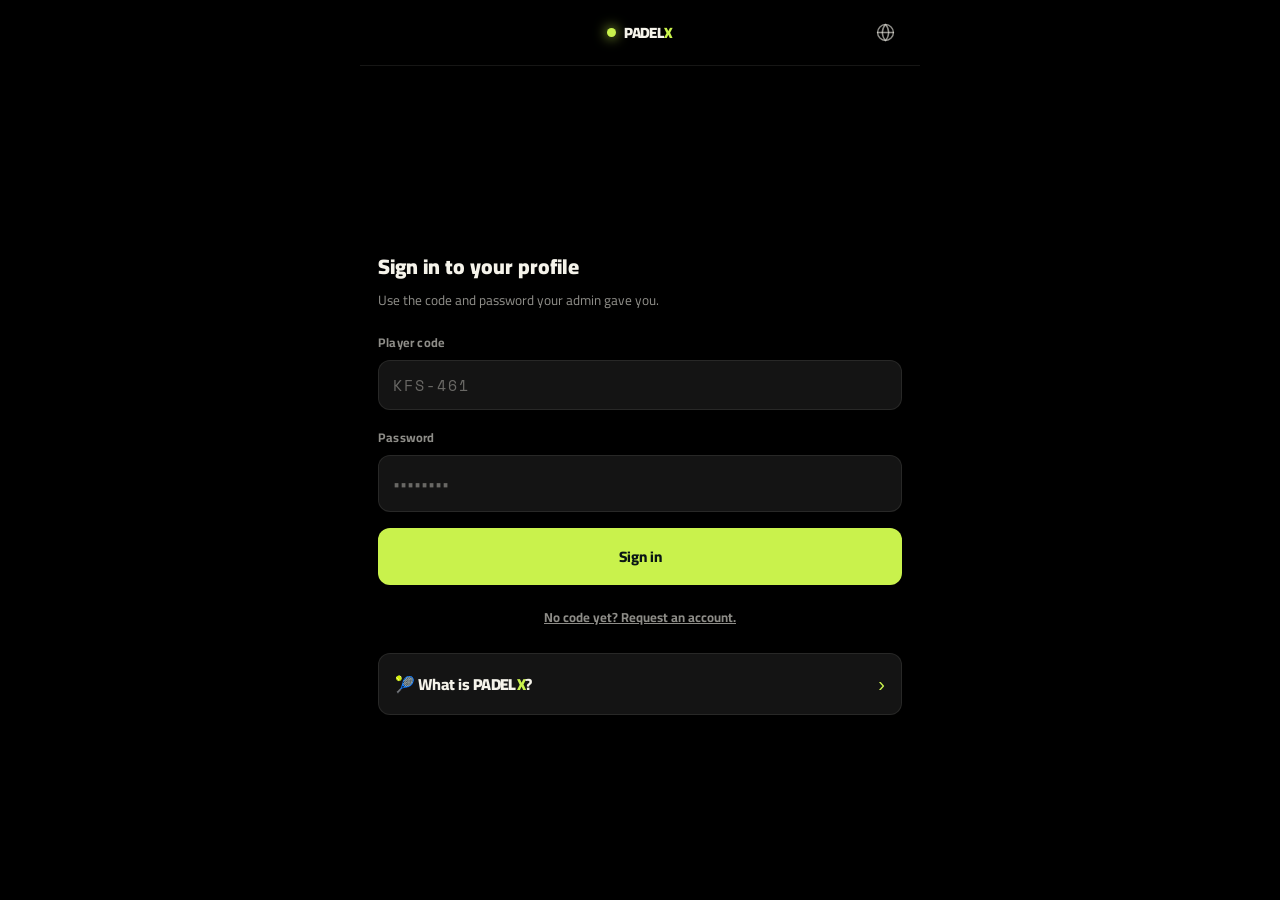
==== index.html @ 820fc020 "Add files via upload" ====
<!DOCTYPE html>
<html lang="en" dir="ltr">
<head>
<meta charset="UTF-8">
<meta name="viewport" content="width=device-width, initial-scale=1.0, viewport-fit=cover">
<title>Padel X</title>
<meta name="theme-color" content="#0a1615">
<link rel="manifest" href="manifest.json">
<link rel="icon" type="image/png" href="icons/favicon-v2.png">
<link rel="apple-touch-icon" href="icons/icon-192.png">
<link rel="stylesheet" href="styles.css">
</head>
<body>

<div class="app-frame">
  <div class="topbar">
    <button class="back-btn hidden" id="settings-back-btn" type="button">
      <svg viewBox="0 0 24 24" fill="none" stroke="currentColor" stroke-width="2" stroke-linecap="round" stroke-linejoin="round">
        <path d="M15 18l-6-6 6-6"></path>
      </svg>
    </button>
    <button class="icon-btn login-lang-btn" id="login-lang-btn" type="button" title="Language">
      <svg viewBox="0 0 24 24" fill="none" stroke="currentColor" stroke-width="1.8" stroke-linecap="round" stroke-linejoin="round">
        <circle cx="12" cy="12" r="10"></circle>
        <line x1="2" y1="12" x2="22" y2="12"></line>
        <path d="M12 2a15.3 15.3 0 0 1 4 10 15.3 15.3 0 0 1-4 10 15.3 15.3 0 0 1-4-10 15.3 15.3 0 0 1 4-10z"></path>
      </svg>
    </button>
    <div class="topbar-center">
    <span class="dot" id="topbar-dot"></span>
    <span class="wordmark"><span class="wordmark-primary">PADEL</span><span class="wordmark-accent">X</span></span>
    </div>
    <button class="icon-btn hidden" id="settings-btn" type="button" title="Settings">
      <svg viewBox="0 0 24 24" fill="none" stroke="currentColor" stroke-width="1.8" stroke-linecap="round" stroke-linejoin="round">
        <circle cx="12" cy="12" r="3"></circle>
        <path d="M19.4 15a1.7 1.7 0 0 0 .34 1.87l.06.06a2 2 0 1 1-2.83 2.83l-.06-.06a1.7 1.7 0 0 0-1.87-.34 1.7 1.7 0 0 0-1 1.55V21a2 2 0 0 1-4 0v-.09A1.7 1.7 0 0 0 9 19.4a1.7 1.7 0 0 0-1.87.34l-.06.06a2 2 0 1 1-2.83-2.83l.06-.06A1.7 1.7 0 0 0 4.6 15a1.7 1.7 0 0 0-1.55-1H3a2 2 0 0 1 0-4h.09A1.7 1.7 0 0 0 4.6 9a1.7 1.7 0 0 0-.34-1.87l-.06-.06a2 2 0 1 1 2.83-2.83l.06.06A1.7 1.7 0 0 0 9 4.6a1.7 1.7 0 0 0 1-1.55V3a2 2 0 0 1 4 0v.09a1.7 1.7 0 0 0 1 1.55 1.7 1.7 0 0 0 1.87-.34l.06-.06a2 2 0 1 1 2.83 2.83l-.06.06A1.7 1.7 0 0 0 19.4 9a1.7 1.7 0 0 0 1.55 1H21a2 2 0 0 1 0 4h-.09a1.7 1.7 0 0 0-1.55 1Z"></path>
      </svg>
    </button>
  </div>

  <div class="content-scroll">

    <!-- ===================== LOGIN VIEW ===================== -->
    <div class="panel login-fill" id="view-login">
      <h1 data-i18n="login_title">Sign in to your profile</h1>
      <p class="sub" data-i18n="login_sub">Use the code and password your admin gave you.</p>

      <div class="msg error" id="login-error"></div>

      <form id="login-form">
        <div class="field">
          <label for="login-code" data-i18n="login_code_label">Player code</label>
          <input type="text" id="login-code" class="mono" placeholder="KFS-461" autocomplete="username" required>
        </div>
        <div class="field">
          <label for="login-pass" data-i18n="login_pass_label">Password</label>
          <input type="password" id="login-pass" placeholder="••••••••" autocomplete="current-password" required>
        </div>
        <button type="submit" class="btn btn-primary" id="login-btn" data-i18n="login_btn">Sign in</button>
      </form>

      <div class="foot-link">
        <button class="link-btn" id="request-account-link" type="button" style="font-size:13px;" data-i18n="login_no_code">No code yet? Request an account.</button>
      </div>

      <div class="hidden" id="request-account-wrap" style="margin-top:16px;">
        <div class="msg error" id="request-error"></div>
        <div class="msg success" id="request-success"></div>
        <form id="request-account-form">
          <div class="field">
            <label for="ra-name" data-i18n="request_name_label">Full name</label>
            <input type="text" id="ra-name" required>
          </div>
          <div class="field">
            <label for="ra-phone" data-i18n="request_phone_label">Phone number</label>
            <input type="tel" id="ra-phone" required placeholder="01xxxxxxxxx">
          </div>
          <div class="field">
            <label for="ra-side" data-i18n="request_side_label">Which side do you play?</label>
            <select id="ra-side" required>
              <option value="" data-i18n="side_choose">Choose</option>
              <option value="right" data-i18n="side_right">Right</option>
              <option value="left" data-i18n="side_left">Left</option>
              <option value="both" data-i18n="side_both">Both</option>
            </select>
          </div>
          <button type="submit" class="btn btn-primary" id="ra-btn" data-i18n="request_submit_btn">Send request</button>
        </form>
      </div>

      <button id="about-app-link" type="button" style="width:100%; display:flex; align-items:center; justify-content:space-between; background:var(--panel); border:1.5px solid var(--border); border-radius:var(--radius-sm); padding:15px 16px; margin-top:20px; cursor:pointer;">
        <span style="font-family:var(--font-display); font-weight:800; font-size:16px; color:var(--text);">🎾 <span data-i18n="about_app_link_prefix">What is</span> <span class="wordmark" style="font-size:16px;"><span class="wordmark-primary">PADEL</span><span class="wordmark-accent">X</span></span><span data-i18n="about_app_link_suffix">?</span></span>
        <span style="color:var(--ball); font-size:20px; line-height:1;" id="about-app-chevron">›</span>
      </button>

      <div class="hidden" id="about-app-wrap" style="margin-top:20px;">
        <p style="font-size:13.5px; line-height:1.8; color:var(--text-soft); margin-bottom:16px;" data-i18n="about_app_intro">Padel X is your own personal home in our padel community. Sign in with your code, track your stats and ranking, register for tournaments, and follow the coins you earn — ready to spend in the Store.</p>

        <div style="display:flex; flex-direction:column; gap:12px; margin-bottom:18px;">
          <div style="display:flex; align-items:flex-start; gap:10px; font-size:13.5px;">
            <span>🎾</span><span data-i18n="about_app_benefit_1">Your points update automatically after every match you play — real results, not opinions.</span>
          </div>
          <div style="display:flex; align-items:flex-start; gap:10px; font-size:13.5px;">
            <span>📊</span><span data-i18n="about_app_benefit_2">See exactly where you stand on the leaderboard against everyone in the community.</span>
          </div>
          <div style="display:flex; align-items:flex-start; gap:10px; font-size:13.5px;">
            <span>🥇</span><span data-i18n="about_app_benefit_3">Register for tournaments and build your team, all from your own profile.</span>
          </div>
          <div style="display:flex; align-items:flex-start; gap:10px; font-size:13.5px;">
            <span>💰</span><span data-i18n="about_app_benefit_4">Every match and tournament earns you coins — spend them in the Store.</span>
          </div>
        </div>

        <div style="background:var(--panel); border:1px solid var(--border); border-radius:var(--radius-sm); padding:22px 16px; text-align:center; min-height:150px;">
          <div class="coins-story-frame" data-frame="0">
            <div style="font-size:38px; margin-bottom:10px;">🎾</div>
            <div style="font-weight:700; font-size:14px;" data-i18n="story_frame_1">You join a tournament</div>
          </div>
          <div class="coins-story-frame hidden" data-frame="1">
            <div style="font-size:38px; margin-bottom:10px;">💰</div>
            <div style="font-weight:700; font-size:14px; color:var(--ball);" data-i18n="story_frame_2">You earn coins</div>
          </div>
          <div class="coins-story-frame hidden" data-frame="2">
            <div style="font-size:38px; margin-bottom:10px;">🛍️</div>
            <div style="font-weight:700; font-size:14px;" data-i18n="story_frame_3">You spend them in the Store</div>
          </div>
          <div style="display:flex; justify-content:center; gap:6px; margin-top:16px;" id="coins-story-dots"></div>
        </div>
      </div>
    </div>

    <!-- ===================== APP TABS ===================== -->
    <div class="hidden" id="view-app">

      <!-- ---- tab: home ---- -->
      <div class="panel" id="tab-home">
        <div class="announcement-bar hidden" id="announcement-bar">
          <span class="ann-ico">📣</span>
          <span id="announcement-text"></span>
        </div>

        <h1 id="home-greeting">Hi 👋</h1>
        <div class="profile-code" id="hm-code" style="margin-bottom:4px;">—</div>
        <p class="sub" data-i18n="home_sub">A quick look at where you stand in Padel X.</p>

        <div class="tier-badge">
          <div class="tier-shield" id="hm-shield">—</div>
          <div class="tier-info">
            <div class="tier-name" id="hm-tier-name">—</div>
            <div class="tier-points" id="hm-points">— pts</div>
          </div>
        </div>

        <div class="my-rank-strip" id="hm-rank-strip">
          <span data-i18n="home_your_rank">Your leaderboard rank</span>
          <span><strong id="hm-rank-value">—</strong><span class="rank-trend hidden" id="hm-rank-trend"></span></span>
        </div>

        <div class="section-head">
          <h2 data-i18n="home_tournaments_title">Tournaments</h2>
          <button class="view-all" data-goto="tournaments" type="button" data-i18n="view_all">View all</button>
        </div>
        <div id="hm-tourney-loading" style="font-size:12.5px; color:var(--text-soft);">
          <span class="spinner"></span> <span data-i18n="loading">Loading...</span>
        </div>
        <div class="tourney-scroll hidden" id="hm-tourney-scroll"></div>
        <div class="tourney-empty hidden" id="hm-tourney-empty" data-i18n="tournaments_empty">No tournaments yet — check back soon.</div>

        <div class="section-head">
          <h2 data-i18n="home_top_players_title">Top Players</h2>
          <button class="view-all" data-goto="leaderboard" type="button" data-i18n="view_all">View all</button>
        </div>
        <div class="top-players" id="hm-top-players"></div>
      </div>

      <!-- ---- tab: tournaments ---- -->
      <div class="panel hidden" id="tab-tournaments">
        <h1 data-i18n="tournaments_title">Tournaments</h1>
        <p class="sub" data-i18n="tournaments_sub">Browse past results and register for what's coming up.</p>

        <div class="subtab-bar">
          <button class="subtab-btn active" data-subtab="list" type="button">
            <span data-i18n="subtab_tournaments">Tournaments</span>
          </button>
          <button class="subtab-btn" data-subtab="requests" type="button">
            <span data-i18n="subtab_requests">Requests</span>
            <span class="subtab-badge hidden" id="requests-badge">0</span>
          </button>
        </div>

        <div id="tournaments-subtab-list">
          <div style="display:flex; justify-content:flex-end; margin-bottom:12px;">
            <select id="tr-filter" class="mk-sort-select" aria-label="Filter tournaments">
              <option value="current" data-i18n="tr_filter_current">Current</option>
              <option value="completed" data-i18n="tr_filter_completed">Completed</option>
              <option value="all" data-i18n="tr_filter_all">All</option>
            </select>
          </div>
          <div id="tr-loading" style="font-size:13px; color:var(--text-soft);">
            <span class="spinner"></span> <span data-i18n="loading">Loading...</span>
          </div>
          <div class="tourney-list hidden" id="tr-list"></div>
          <div class="tourney-empty hidden" id="tr-empty" data-i18n="tournaments_empty">No tournaments have been added yet.</div>
        </div>

        <div class="hidden" id="tournaments-subtab-requests">
          <div id="requests-loading" style="font-size:13px; color:var(--text-soft);">
            <span class="spinner"></span> <span data-i18n="loading">Loading...</span>
          </div>
          <div id="requests-list" class="hidden"></div>
          <div class="tourney-empty hidden" id="requests-empty" data-i18n="requests_empty">No one has asked to join your team yet.</div>
        </div>
      </div>

      <!-- ---- tab: marketplace ---- -->
      <div class="panel hidden" id="tab-marketplace">
        <div class="mk-header-row">
          <h1 data-i18n="marketplace_title">Market</h1>
          <div class="coin-pill-floating" id="mk-balance-strip">
            <span class="market-item-row-price mk-balance-big" id="mk-balance-value">—</span>
          </div>
        </div>
        <p class="sub" data-i18n="marketplace_sub">Spend the coins you've earned on real stuff.</p>

        <div class="mk-filter-row hidden" id="mk-filter-bar"></div>

        <div style="display:flex; justify-content:flex-end; margin-top:10px; margin-bottom:16px;">
          <select id="mk-sort" class="mk-sort-select hidden" aria-label="Sort by">
            <option value="price_asc" data-i18n="sort_price_asc">Price: Low to High</option>
            <option value="price_desc" data-i18n="sort_price_desc">Price: High to Low</option>
            <option value="newest" data-i18n="sort_newest">Newest</option>
          </select>
        </div>

        <div id="mk-loading" style="font-size:13px; color:var(--text-soft); margin-top:16px;">
          <span class="spinner"></span> <span data-i18n="loading">Loading...</span>
        </div>
        <div class="hidden market-list" id="mk-list"></div>
        <div class="tourney-empty hidden" id="mk-empty" data-i18n="market_empty">No items in the store yet.</div>

        <button id="market-faq-link" type="button" style="width:100%; display:flex; align-items:center; justify-content:space-between; background:var(--panel); border:1.5px solid var(--border); border-radius:var(--radius-sm); padding:15px 16px; margin-top:22px; cursor:pointer;">
          <span style="font-family:var(--font-display); font-weight:800; font-size:14px; color:var(--text);"><svg width="13" height="13" viewBox="0 0 24 24" fill="none" stroke="currentColor" stroke-width="2.4" style="vertical-align:-2px; color:var(--ball);"><circle cx="12" cy="12" r="9"></circle><path d="M9 12h6M12 9v6"></path></svg> <span data-i18n="market_faq_link">How do I earn coins?</span></span>
          <span style="color:var(--ball); font-size:20px; line-height:1;" id="market-faq-chevron">›</span>
        </button>
        <div class="hidden" id="market-faq-wrap" style="margin-top:12px;">
          <div style="background:var(--panel); border:1px solid var(--border); border-radius:var(--radius-sm); padding:14px 16px;">
            <div style="font-size:13px; line-height:2.1; color:var(--text-soft);">
              <div><span data-i18n="market_faq_participation">Join a tournament</span> — <strong style="color:var(--ball); font-family:var(--font-mono);">+10 <svg width="13" height="13" viewBox="0 0 24 24" fill="none" stroke="currentColor" stroke-width="2.4" style="vertical-align:-2px; color:var(--ball);"><circle cx="12" cy="12" r="9"></circle><path d="M9 12h6M12 9v6"></path></svg></strong></div>
              <div><span data-i18n="market_faq_advancement">Advance from the group stage</span> — <strong style="color:var(--ball); font-family:var(--font-mono);">+20 <svg width="13" height="13" viewBox="0 0 24 24" fill="none" stroke="currentColor" stroke-width="2.4" style="vertical-align:-2px; color:var(--ball);"><circle cx="12" cy="12" r="9"></circle><path d="M9 12h6M12 9v6"></path></svg></strong></div>
              <div><span data-i18n="market_faq_place3">3rd place</span> — <strong style="color:var(--ball); font-family:var(--font-mono);">+75 <svg width="13" height="13" viewBox="0 0 24 24" fill="none" stroke="currentColor" stroke-width="2.4" style="vertical-align:-2px; color:var(--ball);"><circle cx="12" cy="12" r="9"></circle><path d="M9 12h6M12 9v6"></path></svg></strong></div>
              <div><span data-i18n="market_faq_place2">2nd place</span> — <strong style="color:var(--ball); font-family:var(--font-mono);">+100 <svg width="13" height="13" viewBox="0 0 24 24" fill="none" stroke="currentColor" stroke-width="2.4" style="vertical-align:-2px; color:var(--ball);"><circle cx="12" cy="12" r="9"></circle><path d="M9 12h6M12 9v6"></path></svg></strong></div>
              <div><span data-i18n="market_faq_place1">1st place</span> — <strong style="color:var(--ball); font-family:var(--font-mono);">+150 <svg width="13" height="13" viewBox="0 0 24 24" fill="none" stroke="currentColor" stroke-width="2.4" style="vertical-align:-2px; color:var(--ball);"><circle cx="12" cy="12" r="9"></circle><path d="M9 12h6M12 9v6"></path></svg></strong></div>
            </div>
            <div style="border-top:1px solid var(--border); margin-top:10px; padding-top:10px; font-size:12px; color:var(--text-soft); line-height:1.8;" data-i18n="market_faq_example">Example: if you and your partner advance and finish 1st, you each get 10 + 20 + 150 = 180 coins.</div>
          </div>
        </div>
      </div>

      <!-- ---- tab: leaderboard ---- -->
      <div class="panel hidden" id="tab-leaderboard">
        <h1 data-i18n="leaderboard_title">Leaderboard</h1>
        <p class="sub" data-i18n="leaderboard_sub">Every KFS player, ranked by rating points.</p>

        <div class="my-rank-strip" id="my-rank-strip">
          <span data-i18n="your_rank">Your rank</span>
          <strong id="my-rank-value">—</strong>
        </div>

        <div id="lb-loading" style="font-size:13px; color:var(--text-soft); margin-top:14px;">
          <span class="spinner"></span> <span data-i18n="loading">Loading...</span>
        </div>
        <ol class="lb-list hidden" id="lb-list"></ol>
      </div>

      <!-- ---- tab: profile ---- -->
      <div class="panel hidden" id="tab-profile">

        <div class="subtab-bar" id="profile-main-subtab-bar">
          <button class="subtab-btn active" data-profile-subtab="main" type="button" data-i18n="tab_profile">Profile</button>
          <button class="subtab-btn" data-profile-subtab="history" type="button" data-i18n="profile_subtab_history">History</button>
        </div>

        <div id="profile-subtab-main">
        <div class="profile-head">
          <div class="avatar-wrap">
            <div class="avatar" id="pf-avatar">?</div>
            <button class="avatar-edit-btn" id="avatar-edit-btn" type="button" title="Change photo">
              <svg viewBox="0 0 24 24" fill="none" stroke="currentColor" stroke-width="2.2" stroke-linecap="round" stroke-linejoin="round">
                <path d="M23 19a2 2 0 0 1-2 2H3a2 2 0 0 1-2-2V8a2 2 0 0 1 2-2h4l2-3h6l2 3h4a2 2 0 0 1 2 2Z"></path>
                <circle cx="12" cy="13" r="4"></circle>
              </svg>
            </button>
            <input type="file" id="avatar-input" accept="image/*" class="hidden">
          </div>
          <div>
            <div class="profile-name" id="pf-name">—</div>
            <div class="profile-code" id="pf-code">—</div>
            <button class="link-btn" id="change-photo-link" type="button" style="padding:2px 0; font-size:12.5px;">
              <span data-i18n="profile_change_photo">Change photo</span>
            </button>
          </div>
        </div>

        <div class="badge-row" id="pf-badges"></div>

        <div class="tier-badge">
          <div class="tier-shield" id="pf-shield">—</div>
          <div class="tier-info">
            <div class="tier-name" id="pf-tier-name">—</div>
            <div class="tier-points" id="pf-points">— pts</div>
          </div>
        </div>

        <div class="stat-row stat-grid-4">
          <div class="stat-box">
            <div class="num" id="pf-matches">0</div>
            <div class="lbl" data-i18n="profile_matches">Matches</div>
          </div>
          <div class="stat-box">
            <div class="num" id="pf-wins">0</div>
            <div class="lbl" data-i18n="profile_wins">Wins</div>
          </div>
          <div class="stat-box">
            <div class="num" id="pf-losses">0</div>
            <div class="lbl" data-i18n="profile_losses">Losses</div>
          </div>
          <div class="stat-box">
            <div class="num" id="pf-winrate">0%</div>
            <div class="lbl" data-i18n="profile_winrate">Win rate</div>
          </div>
        </div>

        <div class="my-rank-strip" id="pf-member-since-strip">
          <span data-i18n="profile_member_since">Member since</span>
          <strong id="pf-member-since">—</strong>
        </div>

        <div class="field" style="margin-top:14px;">
          <label for="pf-side-select" data-i18n="profile_side_label">Playing side</label>
          <select id="pf-side-select">
            <option value="" data-i18n="side_not_set">Not set</option>
            <option value="right" data-i18n="side_right">Right</option>
            <option value="left" data-i18n="side_left">Left</option>
            <option value="both" data-i18n="side_both">Both</option>
          </select>
        </div>

        <button class="btn btn-ghost share-card-btn" id="share-card-btn" type="button" data-i18n="profile_share_btn">Share profile card</button>
        <canvas id="share-canvas" width="1080" height="1350" class="hidden"></canvas>
        </div>

        <div class="hidden" id="profile-subtab-history">
          <div class="subtab-bar" id="history-inner-subtab-bar">
            <button class="subtab-btn active" data-history-subtab="points" type="button" data-i18n="points_history_subtab">Points History</button>
            <button class="subtab-btn" data-history-subtab="coins" type="button" data-i18n="coins_history_subtab">Coins History</button>
          </div>

          <div id="history-subtab-points">
            <div id="ph-loading" style="font-size:13px; color:var(--text-soft); margin-top:10px;">
              <span class="spinner"></span> <span data-i18n="loading">Loading...</span>
            </div>
            <div class="hidden" id="ph-list"></div>
            <div class="tourney-empty hidden" id="ph-empty" data-i18n="points_history_empty">No matches played yet.</div>
            <div class="my-rank-strip" id="ph-total-strip" style="margin-top:14px;">
              <span data-i18n="current_points_strip">Your current points</span>
              <strong id="ph-total">—</strong>
            </div>
          </div>

          <div class="hidden" id="history-subtab-coins">
            <div id="ch-loading" style="font-size:13px; color:var(--text-soft); margin-top:10px;">
              <span class="spinner"></span> <span data-i18n="loading">Loading...</span>
            </div>
            <div class="hidden" id="ch-list"></div>
            <div class="tourney-empty hidden" id="ch-empty" data-i18n="coins_history_empty">No coins yet.</div>
            <div class="my-rank-strip" id="ch-total-strip" style="margin-top:14px;">
              <span data-i18n="current_coins_strip">Your current coin balance</span>
              <strong id="ch-total">—</strong>
            </div>
          </div>
        </div>
      </div>

    </div>

    <!-- ===================== SETTINGS VIEW ===================== -->
    <div class="hidden" id="view-settings">
      <div class="panel">
        <h1 data-i18n="settings_title">Settings</h1>
        <p class="sub" data-i18n="settings_sub">Your account and language.</p>

        <div class="settings-mini-profile">
          <div class="avatar" id="st-avatar" style="width:44px;height:44px;font-size:16px;">?</div>
          <div>
            <div class="profile-name" id="st-name" style="font-size:15px;">—</div>
            <div class="profile-code" id="st-code">—</div>
          </div>
        </div>

        <div class="field">
          <label data-i18n="settings_language">Language</label>
          <div class="lang-switch">
            <button class="lang-option" id="lang-ar-btn" type="button" data-i18n="settings_lang_ar">العربية</button>
            <button class="lang-option" id="lang-en-btn" type="button" data-i18n="settings_lang_en">English</button>
          </div>
        </div>

        <div class="divider"></div>

        <h1 style="font-size:16px;" data-i18n="settings_change_pass">Change password</h1>
        <form id="change-pass-form" style="margin-top:10px;">
          <div class="msg error" id="pass-error"></div>
          <div class="msg success" id="pass-success"></div>
          <div class="field">
            <label for="cp-current" data-i18n="settings_current_pass">Current password</label>
            <input type="password" id="cp-current" required autocomplete="current-password">
          </div>
          <div class="field">
            <label for="cp-new" data-i18n="settings_new_pass">New password</label>
            <input type="password" id="cp-new" required minlength="6" autocomplete="new-password">
          </div>
          <div class="field">
            <label for="cp-confirm" data-i18n="settings_confirm_pass">Confirm new password</label>
            <input type="password" id="cp-confirm" required minlength="6" autocomplete="new-password">
          </div>
          <button type="submit" class="btn btn-primary" id="cp-btn" data-i18n="settings_save_pass">Save new password</button>
        </form>

        <div class="foot-link" style="margin-top:22px;">
          <button class="link-btn" id="logout-btn" type="button" style="color:var(--danger);" data-i18n="settings_logout">Log out</button>
        </div>
      </div>
    </div>

    <!-- ===================== PRODUCT VIEW ===================== -->
    <div class="hidden" id="view-product">
      <div class="panel">
        <div class="product-imgwrap">
          <img id="pd-img" src="" alt="">
        </div>
        <h1 id="pd-name">—</h1>
        <p class="sub hidden" id="pd-desc"></p>

        <div class="my-rank-strip" id="pd-delivery-strip">
          <span data-i18n="delivery_label">Delivery</span>
          <strong id="pd-delivery-value">—</strong>
        </div>

        <div class="field" style="margin-top:18px;">
          <label for="pd-qty" data-i18n="quantity_label">Quantity</label>
          <input type="number" id="pd-qty" min="1" value="1" step="1">
        </div>

        <div class="my-rank-strip" id="pd-total-strip">
          <span data-i18n="total_price_label">Total</span>
          <strong id="pd-total-value">—</strong>
        </div>

        <button class="btn btn-primary" id="pd-buy-btn" type="button" data-i18n="buy_btn" style="margin-top:16px;">Buy</button>
      </div>
    </div>

  </div>

  <!-- ---- bottom tab bar ---- -->
  <nav class="tabbar hidden" id="tabbar">
    <button class="tab-btn active" data-tab="home" type="button">
      <svg viewBox="0 0 24 24" fill="none" stroke="currentColor" stroke-width="1.8" stroke-linecap="round" stroke-linejoin="round">
        <path d="M3 11.5L12 4l9 7.5"></path>
        <path d="M5 10v9a1 1 0 0 0 1 1h4v-6h4v6h4a1 1 0 0 0 1-1v-9"></path>
      </svg>
      <span data-i18n="tab_home">Home</span>
    </button>
    <button class="tab-btn" data-tab="tournaments" type="button">
      <svg viewBox="0 0 24 24" fill="none" stroke="currentColor" stroke-width="1.8" stroke-linecap="round" stroke-linejoin="round">
        <rect x="3" y="5" width="18" height="16" rx="2"></rect>
        <path d="M8 3v4M16 3v4M3 10h18"></path>
      </svg>
      <span data-i18n="home_tournaments_title">Tournaments</span>
    </button>
    <button class="tab-btn" data-tab="marketplace" type="button">
      <svg viewBox="0 0 24 24" fill="none" stroke="currentColor" stroke-width="1.8" stroke-linecap="round" stroke-linejoin="round">
        <path d="M6 8h12l-1 12a2 2 0 0 1-2 2H9a2 2 0 0 1-2-2L6 8Z"></path>
        <path d="M9 8V6a3 3 0 0 1 6 0v2"></path>
      </svg>
      <span data-i18n="tab_market">Market</span>
    </button>
    <button class="tab-btn" data-tab="leaderboard" type="button">
      <svg viewBox="0 0 24 24" fill="currentColor" stroke="none">
        <rect x="4" y="12" width="4" height="8" rx="1"></rect>
        <rect x="10" y="7" width="4" height="13" rx="1"></rect>
        <rect x="16" y="3" width="4" height="17" rx="1"></rect>
      </svg>
      <span data-i18n="tab_leaderboard">Leaderboard</span>
    </button>
    <button class="tab-btn" data-tab="profile" type="button">
      <svg viewBox="0 0 24 24" fill="none" stroke="currentColor" stroke-width="1.8" stroke-linecap="round" stroke-linejoin="round">
        <circle cx="12" cy="8" r="4"></circle>
        <path d="M4 20c0-4 4-6 8-6s8 2 8 6"></path>
      </svg>
      <span data-i18n="tab_profile">Profile</span>
    </button>
  </nav>
</div>

<script type="module" src="app.js"></script>
</body>
</html>
---- styles.css ----
/* ==========================================================================
   KFS Padel Ranking — Design tokens (dark theme)
   Palette: near-black teal background, lifted dark-teal panels, lime accent
   Type: Cairo (display/body) + Space Mono (codes/scoreboard)
   Layout: full-screen "app frame" (phone-shaped on desktop, edge-to-edge on mobile)
   ========================================================================== */

@import url('https://fonts.googleapis.com/css2?family=Cairo:wght@400;600;700;800;900&family=Space+Mono:wght@400;700&display=swap');

:root {
  --bg: #000000;
  --panel: #141414;
  --panel-alt: #1c1c1c;
  --border: rgba(245,243,234,0.09);

  --ball: #c9f24c;
  --ball-dim: #a6cc3c;

  --text: #f5f3ea;
  --text-soft: rgba(245,243,234,0.58);
  --text-faint: rgba(245,243,234,0.38);

  --gold: #e3b74e;
  --silver: #b9c2c8;
  --bronze: #b98a5a;

  --diamond: #7fd6f5;
  --elite: #b98cff;

  --danger: #e0654f;
  --live: #33d17a;

  --radius: 18px;
  --radius-sm: 12px;
  --shadow: 0 24px 60px -20px rgba(0,0,0,0.6);

  --font-display: 'Cairo', system-ui, sans-serif;
  --font-body: 'Cairo', system-ui, sans-serif;
  --font-mono: 'Space Mono', monospace;
}

* { box-sizing: border-box; }

html, body {
  margin: 0;
  padding: 0;
  height: 100%;
  background: #000000;
  color: var(--text);
  font-family: var(--font-body);
}

body {
  display: flex;
  justify-content: center;
}

@media (prefers-reduced-motion: reduce) {
  * { animation-duration: 0.001ms !important; transition-duration: 0.001ms !important; }
}

/* ---------- full-page app frame ---------- */
.app-frame {
  width: 100%;
  max-width: 480px;
  height: 100vh;
  height: 100dvh;
  background: var(--bg);
  display: flex;
  flex-direction: column;
  overflow: hidden;
  box-shadow: var(--shadow);
}

.topbar {
  position: relative;
  flex-shrink: 0;
  display: grid;
  grid-template-columns: 34px 1fr 34px;
  align-items: center;
  gap: 10px;
  padding: 16px 18px;
  min-height: 66px;
  background: var(--bg);
  border-bottom: 1px solid var(--border);
  color: var(--text);
}
.topbar .back-btn { grid-column: 1; }
.topbar .topbar-center { grid-column: 2; }
.topbar .icon-btn { grid-column: 3; }
/* Taken completely out of the grid — pinned by absolute position instead —
   so it can never compete for a column/row with the wordmark and force it
   to wrap onto a second line. Mirrors to the left in Arabic the same way
   .avatar-edit-btn already does elsewhere in this file. */
.topbar .login-lang-btn {
  grid-column: auto;
  position: absolute;
  top: 50%;
  right: 18px;
  transform: translateY(-50%);
}
[dir="rtl"] .topbar .login-lang-btn {
  right: auto;
  left: 18px;
}
.topbar-center {
  display: flex;
  align-items: center;
  justify-content: center;
  gap: 8px;
  min-width: 0;
  width: 100%;
  direction: ltr;
}
.topbar .dot {
  width: 9px; height: 9px; border-radius: 50%;
  background: var(--ball);
  box-shadow: 0 0 12px 2px rgba(201,242,76,0.55);
  flex-shrink: 0;
}
.wordmark {
  display: inline-flex;
  align-items: baseline;
  font-family: var(--font-display);
  font-weight: 900;
  letter-spacing: -0.045em;
  line-height: 1;
  white-space: nowrap;
  direction: ltr;
}
.wordmark-primary { color: var(--text); }
.wordmark-accent { color: var(--ball); margin-left: 0.09em; }

.topbar .wordmark {
  font-size: 15px;
  overflow: hidden;
  text-overflow: ellipsis;
  min-width: 0;
}
.icon-btn {
  width: 34px; height: 34px;
  display: flex; align-items: center; justify-content: center;
  border-radius: 10px;
  background: transparent;
  border: none;
  color: var(--text-soft);
  cursor: pointer;
  transition: background .15s ease, color .15s ease;
}
.icon-btn:hover { background: var(--panel-alt); color: var(--text); }
.icon-btn svg { width: 19px; height: 19px; }

.content-scroll {
  flex: 1;
  overflow-y: auto;
  -webkit-overflow-scrolling: touch;
  padding: 20px 18px 24px;
  scrollbar-width: none;
}
.content-scroll::-webkit-scrollbar { display: none; }

.login-fill {
  min-height: 100%;
  display: flex;
  flex-direction: column;
  justify-content: center;
}

.panel h1 {
  font-family: var(--font-display);
  font-weight: 900;
  font-size: 21px;
  margin: 0 0 4px;
  color: var(--text);
}
.panel p.sub {
  margin: 0 0 20px;
  color: var(--text-soft);
  font-size: 13.5px;
  line-height: 1.6;
}

/* ---------- section headers (for Home groupings) ---------- */
.section-head {
  display: flex;
  align-items: center;
  justify-content: space-between;
  margin: 26px 0 12px;
}
.section-head h2 {
  font-family: var(--font-display);
  font-weight: 800;
  font-size: 16.5px;
  margin: 0;
  color: var(--text);
}
.section-head .view-all {
  font-size: 12.5px;
  font-weight: 700;
  color: var(--ball);
  background: none;
  border: none;
  cursor: pointer;
}

/* ---------- fields ---------- */
.field { margin-bottom: 16px; }
.field label {
  display: block;
  font-size: 12.5px;
  font-weight: 700;
  color: var(--text-soft);
  margin-bottom: 6px;
  letter-spacing: 0.2px;
}
.field input, .field select {
  width: 100%;
  padding: 13px 14px;
  border-radius: var(--radius-sm);
  border: 1.5px solid var(--border);
  background: var(--panel);
  color: var(--text);
  font-family: var(--font-body);
  font-size: 15px;
  outline: none;
  transition: border-color .15s ease, box-shadow .15s ease;
}
.field input::placeholder { color: var(--text-faint); }
.field input:focus, .field select:focus {
  border-color: var(--ball-dim);
  box-shadow: 0 0 0 3px rgba(201,242,76,0.12);
}
.field input.mono {
  font-family: var(--font-mono);
  letter-spacing: 2px;
  text-transform: uppercase;
}
.field .hint { font-size: 12px; color: var(--text-soft); margin-top: 6px; }

.story-dot {
  width: 6px; height: 6px; border-radius: 50%;
  background: var(--border);
  transition: background .2s ease;
  cursor: pointer;
}
.story-dot.active { background: var(--ball); }
.coins-story-frame { animation: fadeIn 0.35s ease; }
@keyframes fadeIn { from { opacity: 0; } to { opacity: 1; } }

.code-tag {
  display: inline-flex;
  align-items: center;
  gap: 8px;
  background: var(--panel-alt);
  color: var(--ball);
  font-family: var(--font-mono);
  font-weight: 700;
  letter-spacing: 3px;
  padding: 10px 16px;
  border-radius: 8px;
  font-size: 17px;
}

/* ---------- buttons ---------- */
.btn {
  display: inline-flex;
  align-items: center;
  justify-content: center;
  width: 100%;
  padding: 14px 18px;
  border-radius: var(--radius-sm);
  border: none;
  font-family: var(--font-display);
  font-weight: 800;
  font-size: 15px;
  cursor: pointer;
  transition: transform .12s ease, filter .12s ease, opacity .12s ease;
}
.btn:active { transform: scale(0.98); }
.btn-primary { background: var(--ball); color: #0a1615; }
.btn-primary:hover { filter: brightness(1.08); }
.btn-ghost {
  background: transparent;
  color: var(--text);
  border: 1.5px solid var(--border);
}
.btn-ghost:hover { background: var(--panel-alt); }
.btn-danger { background: var(--danger); color: var(--text); }
.btn-sm { padding: 9px 14px; font-size: 12.5px; width: auto; }
.btn[disabled] { opacity: 0.5; cursor: not-allowed; }

.link-btn {
  background: none; border: none; cursor: pointer;
  color: var(--ball); font-family: var(--font-body); font-weight: 700;
  font-size: 13.5px; text-decoration: underline; padding: 4px;
}

/* ---------- messages ---------- */
.msg {
  border-radius: var(--radius-sm);
  padding: 12px 14px;
  font-size: 13.5px;
  margin-bottom: 16px;
  display: none;
  line-height: 1.6;
}
.msg.show { display: block; }
.msg.error { background: rgba(224,101,79,0.14); color: #f2a598; border: 1px solid rgba(224,101,79,0.3); }
.msg.success { background: rgba(201,242,76,0.14); color: var(--ball); border: 1px solid rgba(166,204,60,0.3); }
.msg.info { background: var(--panel-alt); color: var(--text); border: 1px solid var(--border); }

.announcement-bar {
  display: flex;
  align-items: flex-start;
  gap: 8px;
  background: rgba(201,242,76,0.12);
  border: 1px solid rgba(166,204,60,0.28);
  color: var(--ball);
  border-radius: var(--radius-sm);
  padding: 11px 13px;
  font-size: 13px;
  line-height: 1.6;
  margin-bottom: 18px;
}
.announcement-bar .ann-ico { flex-shrink: 0; }

/* ---------- profile ---------- */
.profile-head {
  display: flex;
  align-items: center;
  gap: 14px;
  margin-bottom: 22px;
}
.avatar-wrap { position: relative; flex-shrink: 0; }
.avatar-edit-btn {
  position: absolute;
  bottom: -2px; right: -2px;
  width: 26px; height: 26px;
  border-radius: 50%;
  background: var(--ball);
  color: #0a1615;
  border: 2px solid var(--bg);
  display: flex; align-items: center; justify-content: center;
  cursor: pointer;
}
.avatar-edit-btn svg { width: 14px; height: 14px; }
[dir="rtl"] .avatar-edit-btn { right: auto; left: -2px; }
.avatar {
  width: 54px; height: 54px;
  border-radius: 50%;
  background: var(--panel-alt);
  color: var(--ball);
  display: flex; align-items: center; justify-content: center;
  font-family: var(--font-display);
  font-weight: 800;
  font-size: 19px;
  flex-shrink: 0;
  border: 1.5px solid var(--border);
  overflow: hidden;
}
.avatar img { width: 100%; height: 100%; object-fit: cover; display: block; }
.profile-name { font-family: var(--font-display); font-weight: 800; font-size: 18px; color: var(--text); }
.profile-code { font-family: var(--font-mono); font-size: 12px; color: var(--text-soft); letter-spacing: 1.5px; }

/* tier badge — shield shape */
.tier-badge {
  display: flex;
  align-items: center;
  gap: 14px;
  background: var(--panel);
  border: 1px solid var(--border);
  border-radius: var(--radius-sm);
  padding: 15px 17px;
  margin-bottom: 18px;
}
.tier-shield {
  width: 44px; height: 50px;
  clip-path: polygon(50% 0%, 100% 18%, 100% 62%, 50% 100%, 0% 62%, 0% 18%);
  display: flex; align-items: center; justify-content: center;
  font-family: var(--font-mono);
  font-weight: 700;
  font-size: 12.5px;
  color: #0a1615;
  flex-shrink: 0;
}
.tier-shield.gold { background: linear-gradient(160deg, #f3d178, var(--gold)); }
.tier-shield.silver { background: linear-gradient(160deg, #e4e9eb, var(--silver)); }
.tier-shield.bronze { background: linear-gradient(160deg, #d5a878, var(--bronze)); }
.tier-shield.coin { background: linear-gradient(160deg, #e9f7ab, var(--ball)); }
.tier-shield.diamond { background: linear-gradient(160deg, #cdf3ff, var(--diamond)); }
.tier-shield.elite { background: linear-gradient(160deg, #e3d0ff, var(--elite)); }
.tier-info { color: var(--text); }
.tier-name { font-family: var(--font-display); font-weight: 800; font-size: 16px; }
.tier-points { font-family: var(--font-mono); font-size: 12px; color: var(--text-soft); margin-top: 2px; }
.coin-balance-label { font-size: 11px; color: var(--text-soft); }
.coin-balance-value { font-family: var(--font-mono); font-weight: 700; font-size: 20px; color: var(--ball); margin-top: 2px; }

.stat-row {
  display: flex;
  gap: 10px;
  margin-bottom: 18px;
}
.stat-row.stat-grid-4 {
  display: grid;
  grid-template-columns: repeat(2, 1fr);
  gap: 10px;
}
.stat-box {
  flex: 1;
  background: var(--panel);
  border: 1.5px solid var(--border);
  border-radius: var(--radius-sm);
  padding: 12px 10px;
  text-align: center;
}
.stat-box .num { font-family: var(--font-mono); font-weight: 700; font-size: 18px; color: var(--text); }
.stat-box .lbl { font-size: 11px; color: var(--text-soft); margin-top: 2px; }

.divider { height: 1px; background: var(--border); margin: 18px 0; }

.foot-link { text-align: center; margin-top: 16px; }
.foot-link a, .foot-link button { color: var(--text-soft); font-size: 13px; }

/* ---------- leaderboard ---------- */
.my-rank-strip {
  display: flex;
  align-items: center;
  justify-content: space-between;
  background: var(--panel);
  border: 1px solid var(--border);
  color: var(--text);
  border-radius: var(--radius-sm);
  padding: 12px 16px;
  font-size: 13px;
  margin-bottom: 4px;
}
.my-rank-strip strong {
  font-family: var(--font-mono);
  color: var(--ball);
  font-size: 16px;
}

.lb-list {
  list-style: none;
  margin: 14px 0 0;
  padding: 0;
  display: flex;
  flex-direction: column;
  gap: 8px;
}
.lb-row {
  display: flex;
  align-items: center;
  gap: 12px;
  padding: 10px 12px;
  border-radius: var(--radius-sm);
  background: var(--panel);
  border: 1.5px solid var(--border);
}
.lb-row.me {
  border-color: var(--ball-dim);
  background: rgba(201,242,76,0.08);
}
.lb-rank {
  font-family: var(--font-mono);
  font-weight: 700;
  font-size: 13px;
  color: var(--text-soft);
  width: 24px;
  text-align: center;
  flex-shrink: 0;
}
.lb-rank.top1 { color: var(--gold); }
.lb-rank.top2 { color: var(--silver); }
.lb-rank.top3 { color: var(--bronze); }
.lb-avatar {
  width: 32px; height: 32px;
  border-radius: 50%;
  background: var(--panel-alt);
  color: var(--ball);
  display: flex; align-items: center; justify-content: center;
  font-family: var(--font-display);
  font-weight: 800;
  font-size: 13px;
  flex-shrink: 0;
  overflow: hidden;
}
.lb-avatar img { width: 100%; height: 100%; object-fit: cover; display: block; }
.lb-mid { flex: 1; min-width: 0; }
.lb-name {
  font-weight: 700;
  font-size: 13px;
  color: var(--text);
  white-space: nowrap;
  overflow: hidden;
  text-overflow: ellipsis;
}
.lb-tier {
  font-size: 10.5px;
  color: var(--text-soft);
  margin-top: 1px;
}
.lb-points {
  font-family: var(--font-mono);
  font-weight: 700;
  font-size: 13.5px;
  color: var(--text);
  flex-shrink: 0;
}

/* compact top-players list (Home) */
.top-players { display: flex; flex-direction: column; gap: 8px; }
.top-players .lb-row { padding: 9px 11px; }

/* ---------- tournament cards (horizontal scroll + list) ---------- */
.tourney-scroll {
  display: flex;
  gap: 12px;
  overflow-x: auto;
  padding-bottom: 4px;
  -webkit-overflow-scrolling: touch;
  scrollbar-width: none;
}
.tourney-scroll::-webkit-scrollbar { display: none; }

.tourney-card {
  flex: 0 0 auto;
  width: 168px;
  background: var(--panel);
  border: 1px solid var(--border);
  border-radius: var(--radius-sm);
  padding: 14px 14px 13px;
  position: relative;
}
.tourney-status {
  display: inline-flex;
  align-items: center;
  gap: 4px;
  font-family: var(--font-mono);
  font-size: 9.5px;
  font-weight: 700;
  letter-spacing: 0.5px;
  padding: 3px 8px;
  border-radius: 20px;
  margin-bottom: 10px;
}
.tourney-status.live { background: rgba(51,209,122,0.16); color: var(--live); }
.tourney-status.live .dot-live {
  width: 5px; height: 5px; border-radius: 50%; background: var(--live);
  display: inline-block; animation: pulse 1.4s infinite;
}
.tourney-status.upcoming { background: rgba(201,242,76,0.14); color: var(--ball); }
.tourney-status.completed { background: var(--panel-alt); color: var(--text-soft); }
@keyframes pulse { 0%,100% { opacity: 1; } 50% { opacity: 0.3; } }

.tourney-name { font-family: var(--font-display); font-weight: 800; font-size: 14px; color: var(--text); line-height: 1.3; margin-bottom: 8px; }
.tourney-meta { font-size: 11px; color: var(--text-soft); display: flex; align-items: center; gap: 5px; margin-bottom: 3px; }
.tourney-meta svg { width: 11px; height: 11px; flex-shrink: 0; opacity: 0.7; }

/* full list view (Tournaments tab) */
.tourney-list { display: flex; flex-direction: column; gap: 12px; }
.tourney-row {
  background: var(--panel);
  border: 1px solid var(--border);
  border-radius: var(--radius-sm);
  padding: 16px 16px 14px;
}
.tourney-row-top { display: flex; align-items: flex-start; justify-content: space-between; gap: 10px; margin-bottom: 8px; }
.tourney-row .tourney-name { font-size: 15.5px; margin-bottom: 0; }
.tourney-champion {
  margin-top: 10px;
  font-size: 12px;
  color: var(--gold);
  display: flex;
  align-items: center;
  gap: 5px;
}
.tourney-actions { margin-top: 12px; display: flex; gap: 8px; flex-wrap: wrap; }
.tourney-actions .btn-sm { width: auto; flex: 0 0 auto; }
.tourney-empty {
  text-align: center;
  padding: 30px 10px;
  color: var(--text-soft);
  font-size: 13px;
}

/* ---------- sub-tabs (Tournaments / Requests) ---------- */
.subtab-bar {
  display: flex;
  gap: 6px;
  margin-bottom: 18px;
  border-bottom: 1px solid var(--border);
  padding-bottom: 2px;
}
.subtab-btn {
  background: none;
  border: none;
  color: var(--text-soft);
  font-family: var(--font-display);
  font-weight: 700;
  font-size: 13px;
  padding: 10px 4px;
  cursor: pointer;
  border-bottom: 2px solid transparent;
  margin-bottom: -1px;
  display: flex;
  align-items: center;
  gap: 6px;
}
.subtab-btn.active { color: var(--ball); border-bottom-color: var(--ball); }
.subtab-btn:hover { color: var(--text); }
.subtab-badge {
  background: var(--danger);
  color: var(--text);
  font-family: var(--font-mono);
  font-size: 10px;
  font-weight: 700;
  padding: 1px 6px;
  border-radius: 20px;
}

/* ---------- join a team / join requests ---------- */
.open-team-row {
  display: flex;
  align-items: center;
  justify-content: space-between;
  gap: 10px;
  padding: 10px 12px;
  border-radius: var(--radius-sm);
  background: var(--panel);
  border: 1.5px solid var(--border);
  margin-bottom: 8px;
  font-size: 13px;
}

.request-card {
  background: var(--panel);
  border: 1.5px solid var(--border);
  border-radius: var(--radius-sm);
  padding: 14px;
  margin-bottom: 12px;
}
.request-card-head {
  display: flex;
  align-items: center;
  gap: 10px;
  margin-bottom: 10px;
  cursor: pointer;
}
.request-card-name { font-weight: 700; font-size: 13.5px; color: var(--text); }
.request-card-sub { font-size: 11.5px; color: var(--text-soft); margin-top: 1px; }
.request-card-stats {
  display: none;
  grid-template-columns: repeat(3, 1fr);
  gap: 8px;
  margin: 10px 0;
}
.request-card-stats.show { display: grid; }
.request-card-actions { display: flex; gap: 8px; }
.request-card-actions .btn { flex: 1; }

.tourney-participants {
  margin-top: 12px;
  padding-top: 12px;
  border-top: 1px solid var(--border);
}
.tourney-participants-group {
  font-family: var(--font-mono);
  font-size: 10.5px;
  font-weight: 700;
  color: var(--text-soft);
  letter-spacing: 1px;
  margin: 10px 0 6px;
  text-transform: uppercase;
}
.tourney-participants-group:first-child { margin-top: 0; }
.tourney-team-row {
  font-size: 12.5px;
  color: var(--text);
  padding: 4px 0;
}
.tourney-solo-list {
  font-size: 12.5px;
  color: var(--text-soft);
  line-height: 1.8;
}

.my-team-status {
  font-size: 12.5px;
  color: var(--text-soft);
  margin-top: 10px;
}
.my-team-status strong { color: var(--ball); }
.my-team-picker {
  display: flex;
  gap: 8px;
  margin-top: 8px;
}
.my-team-picker select { flex: 1; }
.my-team-picker .btn-sm { flex-shrink: 0; }
.my-team-picker.partner-picker-col { flex-direction: column; align-items: stretch; gap: 8px; }
.partner-picker-row { display: flex; gap: 8px; align-items: center; }
.partner-picker-row select { flex: 1; min-width: 0; }
.partner-search-input {
  width: 100%;
  padding: 8px 10px;
  border-radius: 8px;
  border: 1.5px solid var(--border);
  background: var(--panel);
  color: var(--text);
  font-family: var(--font-body);
  font-size: 12.5px;
  outline: none;
}
.partner-search-input:focus { border-color: var(--ball-dim); }

.coming-soon { text-align: center; padding: 30px 6px 10px; }
.coming-soon-badge {
  display: inline-block;
  background: var(--ball);
  color: #0a1615;
  font-family: var(--font-mono);
  font-weight: 700;
  font-size: 11px;
  letter-spacing: 2px;
  padding: 5px 14px;
  border-radius: 20px;
  margin-bottom: 14px;
}
.coming-soon h1 { margin-top: 0; }

/* ---------- market items (2-column grid, image-forward cards) ---------- */
.market-grid {
  display: grid;
  grid-template-columns: repeat(2, 1fr);
  gap: 12px;
}
.market-item-card {
  display: flex;
  flex-direction: column;
  background: var(--panel);
  border: 1.5px solid var(--border);
  border-radius: var(--radius-sm);
  overflow: hidden;
}
.market-item-imgwrap {
  width: 100%;
  aspect-ratio: 1 / 1;
  background: var(--panel-alt);
  overflow: hidden;
}
.market-item-img {
  width: 100%;
  height: 100%;
  object-fit: cover;
  display: block;
}
.market-item-body {
  padding: 10px 11px 12px;
  display: flex;
  flex-direction: column;
  flex: 1;
}
.market-item-name {
  font-weight: 700;
  font-size: 12.5px;
  color: var(--text);
  line-height: 1.3;
  display: -webkit-box;
  -webkit-line-clamp: 2;
  -webkit-box-orient: vertical;
  overflow: hidden;
}
.market-item-desc {
  font-size: 10.5px;
  color: var(--text-soft);
  margin-top: 3px;
  display: -webkit-box;
  -webkit-line-clamp: 2;
  -webkit-box-orient: vertical;
  overflow: hidden;
}
.market-item-price {
  font-family: var(--font-mono);
  font-weight: 700;
  font-size: 12.5px;
  color: var(--ball);
  margin-top: 6px;
}
.market-item-buy {
  display: flex;
  gap: 6px;
  margin-top: 8px;
}
.market-qty-input {
  width: 38px;
  flex-shrink: 0;
  padding: 8px 4px;
  text-align: center;
  border-radius: 8px;
  border: 1.5px solid var(--border);
  background: var(--panel-alt);
  color: var(--text);
  font-family: var(--font-mono);
  font-size: 12.5px;
}
.market-item-buy .btn-sm {
  flex: 1;
  width: auto;
  padding: 8px 4px;
  font-size: 12px;
}
.market-item-buy .btn-ghost.btn-sm {
  font-size: 10.5px;
  padding: 8px 2px;
}

/* ---------- market items v2 (horizontal rows — "neon scoreboard") ---------- */
.market-list {
  display: flex;
  flex-direction: column;
  gap: 10px;
}
.market-item-row {
  display: flex;
  gap: 12px;
  align-items: stretch;
  background: var(--panel);
  border: 1.5px solid var(--border);
  border-radius: var(--radius-sm);
  padding: 10px;
}
.market-item-row-imgwrap {
  width: 76px;
  height: 76px;
  flex-shrink: 0;
  border-radius: 10px;
  overflow: hidden;
  background: var(--panel-alt);
}
.market-item-row-img {
  width: 100%;
  height: 100%;
  object-fit: cover;
  display: block;
}
.market-item-row-body {
  flex: 1;
  min-width: 0;
  display: flex;
  flex-direction: column;
  justify-content: center;
  gap: 3px;
}
.market-item-row-name {
  font-weight: 700;
  font-size: 13px;
  color: var(--text);
  line-height: 1.3;
}
.market-item-row-desc {
  font-size: 10.5px;
  color: var(--text-soft);
  overflow: hidden;
  text-overflow: ellipsis;
  white-space: nowrap;
}
.market-item-row-footer {
  display: flex;
  align-items: center;
  justify-content: space-between;
  gap: 8px;
  margin-top: 4px;
}
.market-item-row-price {
  font-family: var(--font-mono);
  font-weight: 700;
  font-size: 16px;
  color: var(--ball);
  flex-shrink: 0;
}
.market-item-row-buy {
  display: flex;
  gap: 6px;
  align-items: center;
  margin-top: 0;
  flex-shrink: 0;
}
.market-item-row { cursor: pointer; }

.mk-header-row {
  display: flex;
  align-items: center;
  justify-content: space-between;
  gap: 12px;
  margin-bottom: 4px;
}
.mk-header-row h1 { margin: 0; }
.mk-balance-big { font-size: 20px; display: inline-flex; align-items: center; }
.mk-balance-big svg { width: 20px; height: 20px; }

.coin-pill-floating {
  display: flex;
  align-items: center;
  gap: 6px;
  font-size: 11px;
  color: var(--text-soft);
}

.mk-filter-row {
  display: flex;
  gap: 8px;
  overflow-x: auto;
  -webkit-overflow-scrolling: touch;
  margin-top: 16px;
  padding-bottom: 2px;
}
.mk-filter-chip {
  flex-shrink: 0;
  padding: 8px 16px;
  border-radius: 999px;
  border: 1.5px solid var(--border);
  background: var(--panel);
  color: var(--text-soft);
  font-family: var(--font-display);
  font-weight: 700;
  font-size: 12.5px;
  cursor: pointer;
}
.mk-filter-chip.active {
  background: var(--ball);
  border-color: var(--ball);
  color: #0a1615;
}

.mk-sort-select {
  flex-shrink: 0;
  width: auto;
  padding: 9px 12px;
  border-radius: 999px;
  border: 1.5px solid var(--border);
  background: var(--panel);
  color: var(--text-soft);
  font-family: var(--font-body);
  font-size: 11.5px;
  outline: none;
}

.product-imgwrap {
  width: 100%;
  aspect-ratio: 1 / 1;
  border-radius: var(--radius-sm);
  overflow: hidden;
  background: var(--panel-alt);
  margin-bottom: 16px;
}
.product-imgwrap img {
  width: 100%;
  height: 100%;
  object-fit: cover;
  display: block;
}

/* ---------- bottom tab bar ---------- */
.tabbar {
  flex-shrink: 0;
  display: flex;
  justify-content: center;
  gap: 2px;
  background: var(--bg);
  border-top: 1px solid var(--border);
  padding: 8px 6px calc(8px + env(safe-area-inset-bottom));
}
.tab-btn {
  flex: 1;
  max-width: 110px;
  display: flex;
  flex-direction: column;
  align-items: center;
  gap: 4px;
  background: none;
  border: none;
  color: var(--text-faint);
  font-family: var(--font-body);
  font-size: 10.5px;
  font-weight: 700;
  cursor: pointer;
  padding: 6px 2px;
  border-radius: 10px;
  transition: color .15s ease;
}
.tab-btn svg { width: 21px; height: 21px; stroke: currentColor; }
.tab-btn.active { color: var(--ball); }
.tab-btn:hover { color: var(--text); }

/* ---------- badges ---------- */
.badge-row {
  display: flex;
  flex-wrap: wrap;
  gap: 6px;
  margin-bottom: 18px;
}
.badge-pill.founding { background: rgba(227,183,78,0.18); color: var(--gold); }
.badge-pill.activity { background: rgba(201,242,76,0.14); color: var(--ball); }

.lb-avatar.founding-ring,
.avatar.founding-ring {
  box-shadow: 0 0 0 2px var(--gold);
}
.founding-star { font-size: 11px; }

/* ---------- rank trend ---------- */
.rank-trend {
  font-family: var(--font-mono);
  font-size: 12px;
  font-weight: 700;
  margin-left: 6px;
}
[dir="rtl"] .rank-trend { margin-left: 0; margin-right: 6px; }
.rank-trend.up { color: var(--live); }
.rank-trend.down { color: var(--danger); }
.rank-trend.flat { color: var(--text-soft); }

/* ---------- share card ---------- */
.share-card-btn { margin-top: 4px; }
table.players {
  width: 100%;
  border-collapse: collapse;
  font-size: 13px;
  margin-top: 10px;
}
table.players th, table.players td {
  padding: 10px 8px;
  text-align: left;
  border-bottom: 1px solid var(--border);
  color: var(--text);
}
table.players th {
  font-family: var(--font-display);
  font-weight: 700;
  color: var(--text-soft);
  font-size: 11.5px;
}
table.players td.code { font-family: var(--font-mono); letter-spacing: 1px; }
table.players tr:last-child td { border-bottom: none; }

.badge-pill {
  display: inline-block;
  padding: 3px 10px;
  border-radius: 20px;
  font-size: 10.5px;
  font-weight: 700;
  font-family: var(--font-mono);
}
.badge-pill.gold { background: rgba(227,183,78,0.18); color: var(--gold); }
.badge-pill.silver { background: rgba(185,194,200,0.18); color: var(--silver); }
.badge-pill.bronze { background: rgba(185,138,90,0.18); color: var(--bronze); }
.badge-pill.diamond { background: rgba(127,214,245,0.18); color: var(--diamond); }
.badge-pill.elite { background: rgba(185,140,255,0.18); color: var(--elite); }

.hidden { display: none !important; }

/* ---------- admin tabs ---------- */
.admin-tabbar {
  overflow-x: auto;
  display: flex;
  gap: 6px;
  margin-bottom: 18px;
  border-bottom: 1px solid var(--border);
  padding-bottom: 2px;
}
.admin-tab-btn {
  white-space: nowrap;
  flex-shrink: 0;
  background: none;
  border: none;
  color: var(--text-soft);
  font-family: var(--font-display);
  font-weight: 700;
  font-size: 13px;
  padding: 10px 4px;
  cursor: pointer;
  border-bottom: 2px solid transparent;
  margin-bottom: -1px;
}
.admin-tab-btn.active { color: var(--ball); border-bottom-color: var(--ball); }
.admin-tab-btn:hover { color: var(--text); }

/* ---------- team slot grid (numbered teams) — stacked rows, robust for long names ---------- */
.team-slot-row {
  padding: 12px 0;
  border-bottom: 1px solid var(--border);
}
/* the signed-in player's own team (and their waiting-list entry) */
.team-slot-row.mine {
  padding: 12px;
  margin: 6px 0;
  border: 1.5px solid var(--ball-dim);
  border-radius: var(--radius-sm);
  background: rgba(201,242,76,0.08);
}
.team-slot-row.mine .team-slot-number { color: var(--ball); }
.team-slot-row-head {
  display: flex;
  align-items: center;
  justify-content: space-between;
  margin-bottom: 8px;
}
.team-slot-number {
  font-family: var(--font-mono);
  font-weight: 700;
  font-size: 12.5px;
  color: var(--text-soft);
}
.team-slot-group-tag {
  font-size: 11px;
  color: var(--text-soft);
}
.team-slot-players {
  display: flex;
  flex-direction: column;
  gap: 8px;
}
.team-slot-player {
  display: flex;
  align-items: center;
  gap: 8px;
  min-width: 0;
}
.team-slot-player-name {
  font-size: 13px;
  color: var(--text);
  overflow: hidden;
  text-overflow: ellipsis;
  white-space: nowrap;
  flex: 1;
  min-width: 0;
}
.team-slot-remove-btn {
  background: none;
  border: none;
  color: var(--danger);
  cursor: pointer;
  font-size: 16px;
  flex-shrink: 0;
  padding: 0 4px;
  line-height: 1;
}
.team-slot-add-select {
  flex: 1;
  min-width: 0;
  padding: 8px 10px;
  border-radius: 8px;
  border: 1.5px solid var(--border);
  background: var(--panel);
  color: var(--text-soft);
  font-size: 12.5px;
}
.team-slot-group-select {
  flex-shrink: 0;
  width: 92px;
  padding: 6px 6px;
  border-radius: 8px;
  border: 1.5px solid var(--border);
  background: var(--panel);
  color: var(--text);
  font-size: 11.5px;
}

/* ---------- settings screen ---------- */
.settings-mini-profile {
  display: flex;
  align-items: center;
  gap: 12px;
  background: var(--panel);
  border: 1px solid var(--border);
  border-radius: var(--radius-sm);
  padding: 12px 14px;
  margin-bottom: 22px;
}
.lang-switch {
  display: flex;
  background: var(--panel);
  border: 1px solid var(--border);
  border-radius: var(--radius-sm);
  padding: 4px;
  margin-bottom: 22px;
}
.lang-option {
  flex: 1;
  text-align: center;
  padding: 10px 8px;
  border-radius: 8px;
  font-family: var(--font-display);
  font-weight: 700;
  font-size: 13.5px;
  color: var(--text-soft);
  background: none;
  border: none;
  cursor: pointer;
  transition: background .15s ease, color .15s ease;
}
.lang-option.active { background: var(--ball); color: #0a1615; }

.back-btn {
  display: flex; align-items: center; justify-content: center;
  width: 34px; height: 34px;
  border-radius: 10px;
  background: transparent;
  border: none;
  color: var(--text);
  cursor: pointer;
}
.back-btn svg { width: 19px; height: 19px; }
[dir="rtl"] .back-btn svg { transform: scaleX(-1); }

.spinner {
  display: inline-block;
  width: 16px; height: 16px;
  border: 2px solid rgba(201,242,76,0.25);
  border-top-color: var(--ball);
  border-radius: 50%;
  animation: spin 0.7s linear infinite;
}
@keyframes spin { to { transform: rotate(360deg); } }

/* ---------- desktop/laptop presentation only ----------
   Scoped to min-width: 640px — phones never reach that width,
   so mobile is completely unaffected by anything below. */
@media (min-width: 640px) {
  html, body {
    background: var(--bg);
  }
  .app-frame {
    max-width: 560px;
  }
  .content-scroll {
    scrollbar-width: thin;
    scrollbar-color: var(--ball-dim) transparent;
  }
  .content-scroll::-webkit-scrollbar {
    display: block;
    width: 6px;
  }
  .content-scroll::-webkit-scrollbar-track { background: transparent; }
  .content-scroll::-webkit-scrollbar-thumb {
    background: var(--ball-dim);
    border-radius: 10px;
  }
  .content-scroll::-webkit-scrollbar-thumb:hover { background: var(--ball); }
}
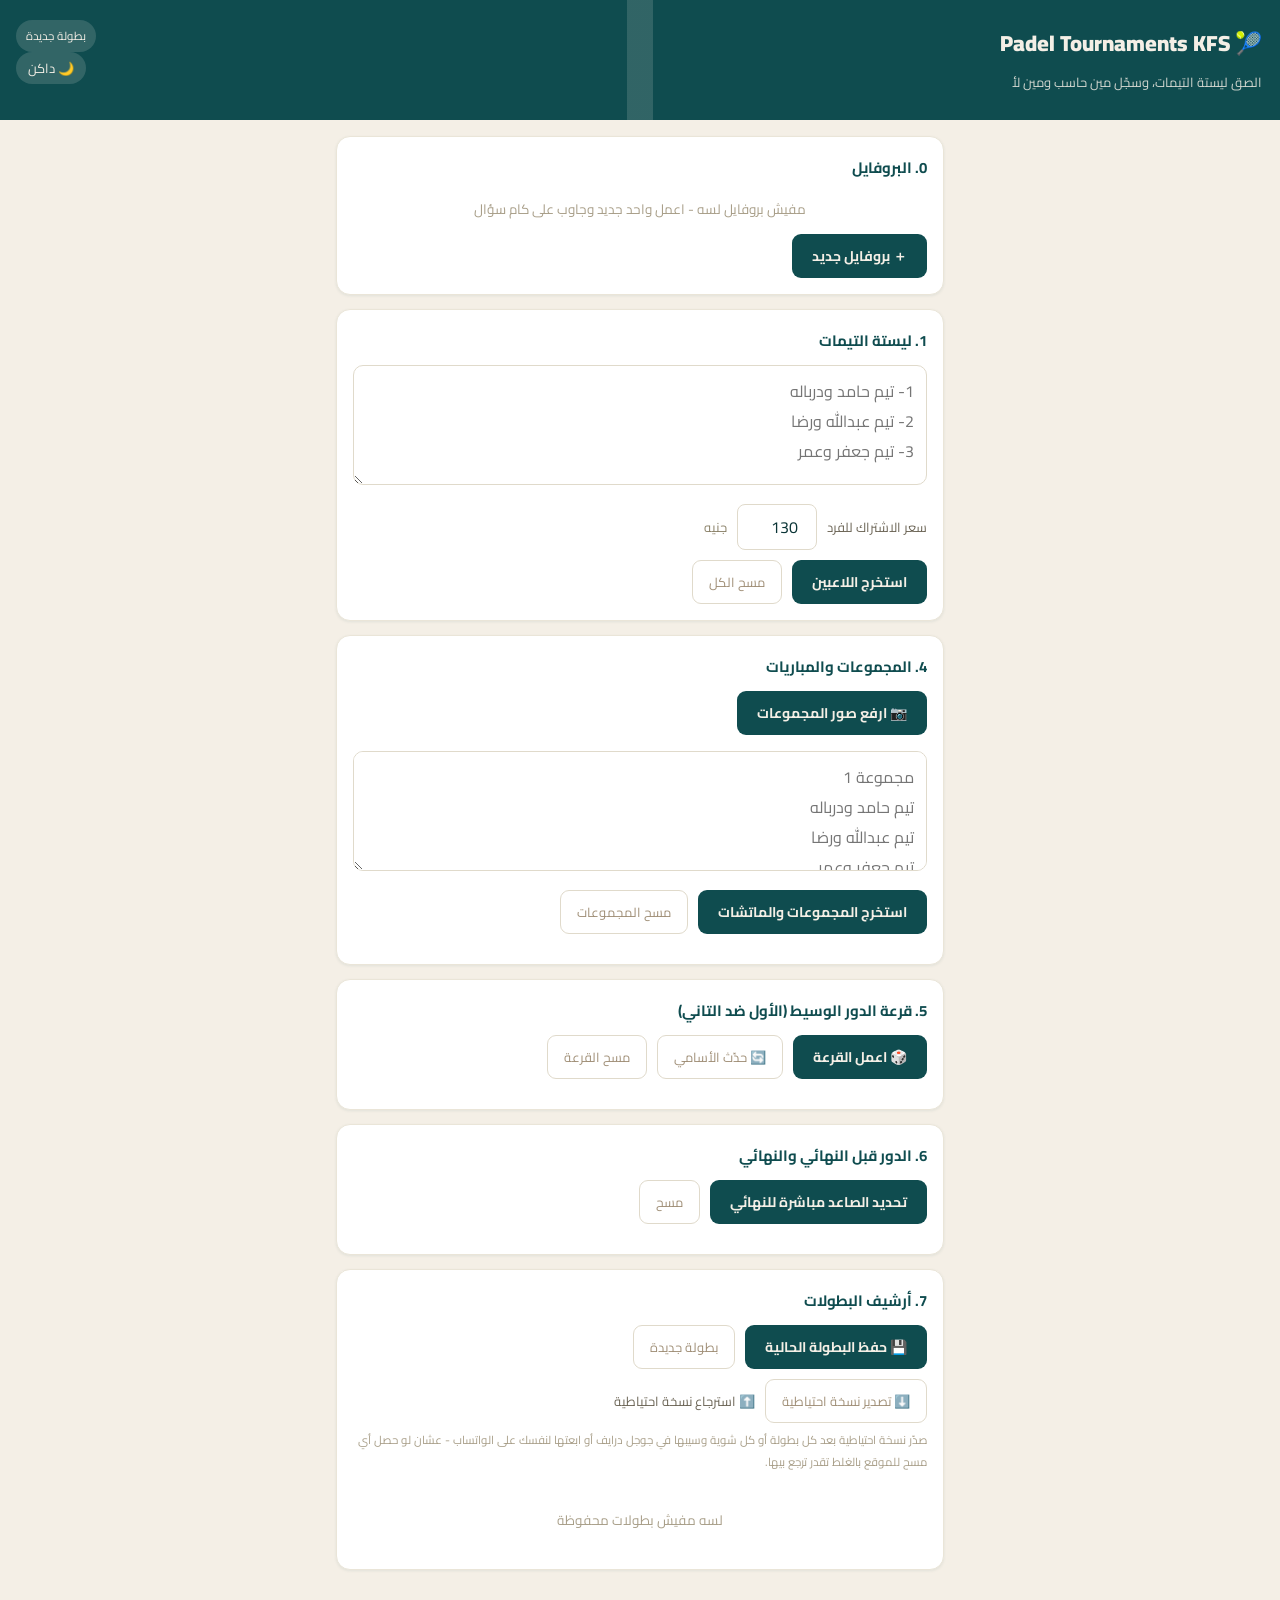
==== commit 74083334: "Add files via upload" ====
--- a/index.html
+++ b/index.html
@@ -1,508 +1,2883 @@
 <!DOCTYPE html>
-<html lang="en" dir="ltr">
+<html lang="ar" dir="rtl">
 <head>
 <meta charset="UTF-8">
-<meta name="viewport" content="width=device-width, initial-scale=1.0, viewport-fit=cover">
-<title>Padel X</title>
-<meta name="theme-color" content="#0a1615">
+<meta name="viewport" content="width=device-width, initial-scale=1.0">
+<title>Padel Tournaments KFS</title>
 <link rel="manifest" href="manifest.json">
-<link rel="icon" type="image/png" href="icons/favicon-v2.png">
-<link rel="apple-touch-icon" href="icons/icon-192.png">
-<link rel="stylesheet" href="styles.css">
+<meta name="theme-color" content="#0f4c4f" id="metaTheme">
+<script>
+(function(){
+  var t = null;
+  try{ t = localStorage.getItem('theme-pref'); }catch(e){}
+  if(t !== 'dark' && t !== 'light'){
+    t = (window.matchMedia && matchMedia('(prefers-color-scheme: dark)').matches) ? 'dark' : 'light';
+  }
+  document.documentElement.setAttribute('data-theme', t);
+})();
+</script>
+<link rel="icon" href="icon-192.png">
+<link rel="apple-touch-icon" href="icon-192.png">
+<link rel="preconnect" href="https://fonts.googleapis.com">
+<link href="https://fonts.googleapis.com/css2?family=Cairo:wght@400;600;700;900&display=swap" rel="stylesheet">
+<style>
+  :root{
+    --page-bg:#f4efe6; --text:#0a3436; --head:#0f4c4f; --card:#ffffff;
+    --bd1:#eae5d8; --bd2:#e0dacb; --bd3:#f1ede2;
+    --mut1:#a89e88; --mut2:#8a8168; --mut3:#6b6455; --mut4:#a08f77;
+    --hlbg:#fff7cf; --paidbg:#eef7ee; --dangerbg:#fdeceb;
+    --court:#0f4c4f;
+    --court-dark:#0a3436;
+    --line:#f4efe6;
+    --ball:#d7e858;
+    --cash:#3f8f5f;
+    --instapay:#4f7fd1;
+    --vodafone:#d1495f;
+    --zizo:#b5722e;
+    --makram:#6a4fa0;
+    --canteen:#c77f2e;
+    --unpaid:#c9c2b4;
+    --unpaid-bg:#f6f3ec;
+    --partial:#d1a53d;
+  }
+  *{box-sizing:border-box;}
+  body{
+    margin:0;
+    font-family:'Cairo',sans-serif;
+    background:var(--page-bg);
+    color:var(--text);
+    min-height:100vh;
+    padding-bottom:60px;
+  }
+  header{
+    background:var(--court);
+    color:var(--line);
+    padding:22px 18px 26px;
+    position:relative;
+    overflow:hidden;
+  }
+  header::after{
+    content:"";
+    position:absolute;
+    inset:0;
+    background:
+      linear-gradient(90deg, transparent 49%, rgba(244,239,230,0.15) 49%, rgba(244,239,230,0.15) 51%, transparent 51%);
+    pointer-events:none;
+  }
+  header h1{
+    margin:0;
+    font-size:22px;
+    font-weight:900;
+    position:relative;
+  }
+  header p{
+    margin:6px 0 0;
+    font-size:13px;
+    opacity:0.85;
+    position:relative;
+  }
+  .save-badge{
+    position:absolute;
+    left:16px;
+    top:20px;
+    font-size:11.5px;
+    background:rgba(244,239,230,0.15);
+    padding:5px 10px;
+    border-radius:20px;
+    color:var(--line);
+  }
+  .wrap{
+    max-width:640px;
+    margin:0 auto;
+    padding:16px;
+  }
+  .card{
+    background:var(--card);
+    border-radius:14px;
+    padding:16px;
+    margin-bottom:14px;
+    box-shadow:0 1px 3px rgba(15,76,79,0.08);
+    border:1px solid var(--bd1);
+  }
+  .card h2{
+    font-size:15px;
+    margin:0 0 10px;
+    color:var(--head);
+    font-weight:700;
+  }
+  textarea{
+    width:100%;
+    min-height:120px;
+    border:1.5px solid var(--bd2);
+    border-radius:10px;
+    padding:10px 12px;
+    font-family:'Cairo',sans-serif;
+    font-size:14px;
+    resize:vertical;
+    direction:rtl;
+  }
+  textarea:focus{outline:2px solid var(--court); border-color:transparent;}
+  .row-inline{
+    display:flex;
+    gap:10px;
+    align-items:center;
+    margin-top:10px;
+    flex-wrap:wrap;
+  }
+  .row-inline label{
+    font-size:13px;
+    color:var(--mut3);
+  }
+  input[type=number], input[type=text]{
+    padding:7px 10px;
+    border:1.5px solid var(--bd2);
+    border-radius:8px;
+    font-family:'Cairo',sans-serif;
+    font-size:14px;
+    text-align:center;
+  }
+  input[type=number]{width:80px;}
+  select{
+    padding:7px 8px;
+    border:1.5px solid var(--bd2);
+    border-radius:8px;
+    font-family:'Cairo',sans-serif;
+    font-size:13px;
+    background:var(--card);
+    color:var(--text);
+  }
+  button.primary, label.primary{
+    background:var(--court);
+    color:var(--line);
+    border:none;
+    padding:9px 20px;
+    border-radius:9px;
+    font-family:'Cairo',sans-serif;
+    font-weight:700;
+    font-size:14px;
+    cursor:pointer;
+    transition:background .15s;
+  }
+  button.primary:hover{background:var(--court-dark);}
+  button.ghost{
+    background:transparent;
+    color:var(--mut4);
+    border:1px solid var(--bd2);
+    padding:9px 16px;
+    border-radius:9px;
+    font-family:'Cairo',sans-serif;
+    font-size:13px;
+    cursor:pointer;
+  }
+  .empty-hint{
+    color:var(--mut1);
+    font-size:13.5px;
+    text-align:center;
+    padding:20px 0;
+  }
+
+  /* Tournament type selector */
+  .type-select{
+    display:flex;
+    gap:8px;
+  }
+  .type-btn{
+    flex:1;
+    padding:12px;
+    border-radius:10px;
+    border:2px solid var(--bd2);
+    background:var(--card);
+    font-family:'Cairo',sans-serif;
+    font-weight:700;
+    font-size:14px;
+    color:var(--mut4);
+    cursor:pointer;
+    text-align:center;
+  }
+  .type-btn.active-lowd{background:var(--vodafone); border-color:var(--vodafone); color:#fff;}
+  .type-btn.active-beginners{background:var(--instapay); border-color:var(--instapay); color:#fff;}
+  .type-btn.active-sunday{background:var(--zizo); border-color:var(--zizo); color:#fff;}
+  .type-btn.active-thursday{background:var(--makram); border-color:var(--makram); color:#fff;}
+  .type-note{
+    font-size:12.5px;
+    color:var(--mut2);
+    margin-top:8px;
+    text-align:center;
+  }
+
+  /* Players / payments */
+  .player-row{
+    display:flex;
+    align-items:center;
+    justify-content:space-between;
+    gap:10px;
+    padding:10px 12px;
+    border-radius:10px;
+    background:var(--unpaid-bg);
+    border:1.5px solid var(--bd1);
+    margin-bottom:8px;
+    transition:background .15s, border-color .15s;
+  }
+  .player-row.paid{background:var(--paidbg); border-color:var(--cash);}
+  .player-row .pname{font-weight:700; font-size:14.5px; min-width:90px;}
+  .methods{display:flex; gap:6px; flex-wrap:wrap;}
+  .methods button{
+    border:1.5px solid var(--bd2);
+    background:var(--card);
+    color:var(--mut2);
+    font-family:'Cairo',sans-serif;
+    font-size:12.5px;
+    font-weight:600;
+    padding:6px 10px;
+    border-radius:20px;
+    cursor:pointer;
+    transition:all .12s;
+  }
+  .methods button.sel-cash{background:var(--cash); border-color:var(--cash); color:#fff;}
+  .methods button.sel-instapay{background:var(--instapay); border-color:var(--instapay); color:#fff;}
+  .methods button.sel-vodafone{background:var(--vodafone); border-color:var(--vodafone); color:#fff;}
+  .methods button.sel-zizo{background:var(--zizo); border-color:var(--zizo); color:#fff;}
+  .methods button.sel-makram{background:var(--makram); border-color:var(--makram); color:#fff;}
+  .methods button.sel-cashback{background:#6b8f6f; border-color:#6b8f6f; color:#fff;}
+  .methods button:hover{border-color:var(--court);}
+
+  .totals{
+    display:grid;
+    grid-template-columns:1fr 1fr 1fr;
+    gap:10px;
+  }
+  .tbox{
+    background:var(--unpaid-bg);
+    border-radius:10px;
+    padding:12px;
+    text-align:center;
+  }
+  .tbox .num{font-size:18px; font-weight:900; color:var(--head);}
+  .tbox .lbl{font-size:11.5px; color:var(--mut2); margin-top:2px;}
+  .tbox.cash .num{color:var(--cash);}
+  .tbox.instapay .num{color:var(--instapay);}
+  .tbox.vodafone .num{color:var(--vodafone);}
+  .tbox.zizo .num{color:var(--zizo);}
+  .tbox.makram .num{color:var(--makram);}
+  .grand{
+    margin-top:12px;
+    background:var(--court);
+    color:var(--line);
+    border-radius:10px;
+    padding:14px;
+    text-align:center;
+  }
+  .grand .num{font-size:26px; font-weight:900; color:var(--ball);}
+  .grand .lbl{font-size:12.5px; opacity:.85; margin-top:2px;}
+  .canteen-note{
+    text-align:center;
+    font-size:12.5px;
+    color:var(--canteen);
+    margin-top:8px;
+    font-weight:600;
+  }
+  .unpaid-list{font-size:13.5px; color:var(--vodafone); line-height:1.9;}
+
+  /* Groups/matches */
+  .group-block{
+    border:1.5px solid var(--bd1);
+    border-radius:12px;
+    padding:12px;
+    margin-bottom:14px;
+  }
+  .group-block h3{margin:0 0 10px; font-size:14.5px; color:var(--head); font-weight:700;}
+  .match-row{
+    display:flex;
+    align-items:center;
+    gap:8px;
+    padding:8px 0;
+    border-bottom:1px solid var(--bd3);
+    flex-wrap:wrap;
+  }
+  .match-row:last-child{border-bottom:none;}
+  .team-btn{
+    background:var(--unpaid-bg);
+    border:1.5px solid var(--bd2);
+    border-radius:8px;
+    padding:6px 10px;
+    font-family:'Cairo',sans-serif;
+    font-size:13px;
+    font-weight:600;
+    color:var(--text);
+    cursor:pointer;
+    flex:1;
+    min-width:70px;
+    text-align:center;
+  }
+  .team-btn.winner{background:var(--cash); border-color:var(--cash); color:#fff;}
+  .score-inputs{display:flex; align-items:center; gap:4px;}
+  .score-inputs input{width:42px; padding:5px 4px; font-size:13px;}
+  .score-inputs span{color:var(--mut1); font-size:12px;}
+  .standings-table{width:100%; border-collapse:collapse; margin-top:8px; font-size:13.5px;}
+  .standings-table th{
+    text-align:right; color:var(--mut2); font-size:11.5px; font-weight:600;
+    padding:4px 6px; border-bottom:1.5px solid var(--bd1);
+  }
+  .standings-table td{padding:6px 6px; border-bottom:1px solid var(--bd3);}
+  .standings-table tr.rank1 td:first-child{color:var(--cash); font-weight:900;}
+  .standings-table tr.rank2 td:first-child{color:var(--instapay); font-weight:900;}
+  .standings-table tr.rank-out td{color:var(--mut1);}
+  .tie-row{display:flex; align-items:center; justify-content:center; gap:6px; padding:4px 0;}
+  .tie-row button{
+    background:none; border:1px solid var(--bd2); color:var(--mut4);
+    font-size:11.5px; padding:3px 8px; border-radius:14px; cursor:pointer; font-family:'Cairo',sans-serif;
+  }
+  .reset-order{text-align:center; margin-top:6px;}
+  .reset-order button{
+    background:none; border:none; color:var(--mut1); font-size:12px;
+    text-decoration:underline; cursor:pointer; font-family:'Cairo',sans-serif;
+  }
+
+  /* Archive */
+  .history-item{
+    border:1.5px solid var(--bd1);
+    border-radius:10px;
+    padding:10px 12px;
+    margin-bottom:8px;
+  }
+  .history-head{
+    display:flex;
+    justify-content:space-between;
+    align-items:center;
+    cursor:pointer;
+  }
+  .history-title{font-weight:700; font-size:14px;}
+  .history-tag{
+    font-size:11px;
+    padding:2px 8px;
+    border-radius:12px;
+    font-weight:700;
+    color:#fff;
+  }
+  .history-tag.lowd{background:var(--vodafone);}
+  .history-tag.beginners{background:var(--instapay);}
+  .history-tag.sunday{background:var(--zizo);}
+  .history-tag.thursday{background:var(--makram);}
+  .history-actions{display:flex; gap:6px; align-items:center;}
+  .history-actions button{
+    background:none; border:1px solid var(--bd2); color:var(--mut4);
+    font-size:12px; padding:4px 10px; border-radius:14px; cursor:pointer; font-family:'Cairo',sans-serif;
+  }
+  .history-detail{
+    margin-top:10px;
+    padding-top:10px;
+    border-top:1px dashed var(--bd2);
+    display:none;
+  }
+  .history-detail.open{display:block;}
+  .hd-summary{
+    display:flex;
+    gap:14px;
+    flex-wrap:wrap;
+    font-size:12.5px;
+    color:var(--mut3);
+    margin-bottom:10px;
+  }
+  .hd-summary b{color:var(--head);}
+
+  /* Drop tracker */
+  .drop-item{
+    display:flex;
+    justify-content:space-between;
+    align-items:center;
+    padding:8px 10px;
+    border-radius:8px;
+    background:var(--unpaid-bg);
+    margin-bottom:6px;
+    font-size:13.5px;
+  }
+  .drop-item.danger{background:var(--dangerbg); border:1px solid var(--vodafone);}
+  .drop-count{
+    font-size:12px;
+    font-weight:700;
+    color:var(--mut2);
+  }
+  .drop-item.danger .drop-count{color:var(--vodafone);}
+
+  /* score dropdown */
+  .score-inputs select{width:54px; padding:6px 2px; font-size:16px; font-weight:700; text-align:center; text-align-last:center;}
+
+  /* highlight team */
+  .find-btn{display:inline-block; padding:2px 6px; margin-inline-start:4px; font-size:12px; border-radius:10px; opacity:.55;}
+  .find-btn.on{background:var(--ball); opacity:1;}
+  .match-row.hl{background:var(--hlbg); border-radius:8px; padding-left:6px; padding-right:6px;}
+  .match-row.dim{opacity:.28;}
+  .group-block.dim{opacity:.35;}
+  .group-block.has-team{border-color:var(--ball); box-shadow:0 0 0 2px var(--ball);}
+  .standings-table tr.hl-row td{background:var(--hlbg);}
+  #highlightBar{position:fixed; top:0; left:0; right:0; z-index:80; display:none; justify-content:space-between; align-items:center; background:var(--ball); color:var(--court-dark); font-weight:700; font-size:13.5px; padding:8px 14px; padding-top:calc(8px + env(safe-area-inset-top,0px)); box-shadow:0 2px 6px rgba(0,0,0,.2);}
+  #highlightBar button{background:var(--court); color:var(--line); border:none; border-radius:14px; padding:4px 12px; font-family:'Cairo',sans-serif; font-size:12px; cursor:pointer;}
+  /* floating player search */
+  #searchFab{position:fixed; bottom:16px; left:16px; z-index:60; display:none; background:var(--court); color:var(--line); border:none; border-radius:30px; padding:12px 18px; font-family:'Cairo',sans-serif; font-weight:700; font-size:14px; box-shadow:0 3px 10px rgba(0,0,0,.3); cursor:pointer;}
+  #searchPanel{position:fixed; left:0; right:0; bottom:0; z-index:70; display:none; background:var(--card); border-top:2px solid var(--court); box-shadow:0 -4px 14px rgba(0,0,0,.25); padding:10px 12px; max-height:65vh; overflow-y:auto;}
+  #searchPanel .sp-head{display:flex; gap:6px; align-items:center; margin-bottom:8px; position:sticky; top:-10px; background:var(--card); padding:2px 0 6px;}
+  #searchInput{flex:1; min-width:100px; text-align:right; font-size:16px; padding:9px 12px;}
+  input[type=number], input[type=text], textarea, select{font-size:16px;}
+  html, body{overflow-x:hidden;}
+  #searchPanel{max-width:100vw;}
+  button.ghost.on{background:var(--vodafone); color:#fff; border-color:var(--vodafone);}
+
+  /* dark mode */
+  :root[data-theme="dark"]{
+    color-scheme:dark;
+    --page-bg:#121819; --text:#e8e4da; --head:#7fc4c7; --card:#1b2324;
+    --bd1:#2c3738; --bd2:#3a4647; --bd3:#263031;
+    --mut1:#7f8a8b; --mut2:#9aa5a6; --mut3:#b3bdbe; --mut4:#8fa0a1;
+    --hlbg:#4a4520; --paidbg:#1d3326; --dangerbg:#3a1f23;
+    --unpaid-bg:#222b2c; --court:#17686c; --court-dark:#0e4a4d;
+  }
+  input[type=number], input[type=text], textarea{background:var(--card); color:var(--text);}
+  #themeBtn{position:absolute; left:16px; top:52px; z-index:2; background:rgba(244,239,230,0.15); color:var(--line); border:none; border-radius:20px; padding:4px 12px; font-size:13px; font-family:'Cairo',sans-serif; cursor:pointer;}
+  .history-tag.groups{background:var(--instapay);}
+  .history-tag.roundrobin{background:var(--zizo);}
+  .wz-q{font-size:15px; font-weight:700; color:var(--head); margin-bottom:4px;}
+  .wz-step{font-size:11.5px; color:var(--mut1); margin-bottom:8px;}
+  .wz-choices{display:flex; gap:8px; flex-wrap:wrap; margin-top:8px;}
+  .wz-choices button{flex:1; min-width:130px;}
+</style>
 </head>
 <body>
 
-<div class="app-frame">
-  <div class="topbar">
-    <button class="back-btn hidden" id="settings-back-btn" type="button">
-      <svg viewBox="0 0 24 24" fill="none" stroke="currentColor" stroke-width="2" stroke-linecap="round" stroke-linejoin="round">
-        <path d="M15 18l-6-6 6-6"></path>
-      </svg>
-    </button>
-    <button class="icon-btn login-lang-btn" id="login-lang-btn" type="button" title="Language">
-      <svg viewBox="0 0 24 24" fill="none" stroke="currentColor" stroke-width="1.8" stroke-linecap="round" stroke-linejoin="round">
-        <circle cx="12" cy="12" r="10"></circle>
-        <line x1="2" y1="12" x2="22" y2="12"></line>
-        <path d="M12 2a15.3 15.3 0 0 1 4 10 15.3 15.3 0 0 1-4 10 15.3 15.3 0 0 1-4-10 15.3 15.3 0 0 1 4-10z"></path>
-      </svg>
-    </button>
-    <div class="topbar-center">
-    <span class="dot" id="topbar-dot"></span>
-    <span class="wordmark"><span class="wordmark-primary">PADEL</span><span class="wordmark-accent">X</span></span>
+<header>
+  <button id="themeBtn" onclick="toggleTheme()">🌙</button>
+  <div class="save-badge" id="saveBadge">جاري التحميل...</div>
+  <h1>🎾 Padel Tournaments KFS</h1>
+  <p>الصق ليستة التيمات، وسجّل مين حاسب ومين لأ</p>
+</header>
+
+<div class="wrap">
+
+  <div class="card" id="typeCard">
+    <h2>0. البروفايل</h2>
+    <div id="profileBox"></div>
+  </div>
+
+  <div class="card" id="pasteCard">
+    <h2>1. ليستة التيمات</h2>
+    <textarea id="teamsInput" placeholder="1- تيم حامد ودرباله
+2- تيم عبدالله ورضا
+3- تيم جعفر وعمر"></textarea>
+    <div id="teamsHint" style="font-size:12.5px; margin-top:6px; color:var(--mut2);"></div>
+    <div class="row-inline">
+      <label>سعر الاشتراك للفرد</label>
+      <input type="number" id="priceInput" value="130">
+      <span style="font-size:13px;color:var(--mut2);">جنيه</span>
     </div>
-    <button class="icon-btn hidden" id="settings-btn" type="button" title="Settings">
-      <svg viewBox="0 0 24 24" fill="none" stroke="currentColor" stroke-width="1.8" stroke-linecap="round" stroke-linejoin="round">
-        <circle cx="12" cy="12" r="3"></circle>
-        <path d="M19.4 15a1.7 1.7 0 0 0 .34 1.87l.06.06a2 2 0 1 1-2.83 2.83l-.06-.06a1.7 1.7 0 0 0-1.87-.34 1.7 1.7 0 0 0-1 1.55V21a2 2 0 0 1-4 0v-.09A1.7 1.7 0 0 0 9 19.4a1.7 1.7 0 0 0-1.87.34l-.06.06a2 2 0 1 1-2.83-2.83l.06-.06A1.7 1.7 0 0 0 4.6 15a1.7 1.7 0 0 0-1.55-1H3a2 2 0 0 1 0-4h.09A1.7 1.7 0 0 0 4.6 9a1.7 1.7 0 0 0-.34-1.87l-.06-.06a2 2 0 1 1 2.83-2.83l.06.06A1.7 1.7 0 0 0 9 4.6a1.7 1.7 0 0 0 1-1.55V3a2 2 0 0 1 4 0v.09a1.7 1.7 0 0 0 1 1.55 1.7 1.7 0 0 0 1.87-.34l.06-.06a2 2 0 1 1 2.83 2.83l-.06.06A1.7 1.7 0 0 0 19.4 9a1.7 1.7 0 0 0 1.55 1H21a2 2 0 0 1 0 4h-.09a1.7 1.7 0 0 0-1.55 1Z"></path>
-      </svg>
-    </button>
+    <div class="row-inline">
+      <button class="primary" onclick="parseTeams()">استخرج اللاعبين</button>
+      <button class="ghost" onclick="resetAll()">مسح الكل</button>
+    </div>
   </div>
 
-  <div class="content-scroll">
-
-    <!-- ===================== LOGIN VIEW ===================== -->
-    <div class="panel login-fill" id="view-login">
-      <h1 data-i18n="login_title">Sign in to your profile</h1>
-      <p class="sub" data-i18n="login_sub">Use the code and password your admin gave you.</p>
-
-      <div class="msg error" id="login-error"></div>
-
-      <form id="login-form">
-        <div class="field">
-          <label for="login-code" data-i18n="login_code_label">Player code</label>
-          <input type="text" id="login-code" class="mono" placeholder="KFS-461" autocomplete="username" required>
+  <div class="card" id="playersCard" style="display:none;">
+    <h2>2. حالة الدفع</h2>
+    <div class="row-inline" style="margin-top:0; margin-bottom:10px;">
+      <button class="ghost" id="unpaidOnlyBtn" onclick="toggleUnpaidOnly()">❌ مين مدفعش بس</button>
+    </div>
+    <div id="playersList"></div>
+  </div>
+
+  <div class="card" id="totalsCard" style="display:none;">
+    <h2>3. الإجمالي</h2>
+    <div class="totals">
+      <div class="tbox cash"><div class="num" id="totCash">0</div><div class="lbl">كاش</div></div>
+      <div class="tbox instapay"><div class="num" id="totInstapay">0</div><div class="lbl">انستاباي</div></div>
+      <div class="tbox vodafone"><div class="num" id="totVodafone">0</div><div class="lbl">فودافون كاش</div></div>
+      <div class="tbox zizo"><div class="num" id="totZizo">0</div><div class="lbl">مع زيزو</div></div>
+      <div class="tbox makram"><div class="num" id="totMakram">0</div><div class="lbl">مع مكرم</div></div>
+      <div class="tbox"><div class="num" id="totUnpaidCount">0</div><div class="lbl">لسه ما حاسبوش</div></div>
+    </div>
+    <div class="grand">
+      <div class="num" id="totReceived">0</div>
+      <div class="lbl" id="totExpectedLbl">من 0 جنيه</div>
+    </div>
+    <div style="margin-top:12px;" id="unpaidWrap">
+      <h2 style="font-size:13.5px;color:var(--mut1);">مستنيين حساب من:</h2>
+      <div class="unpaid-list" id="unpaidList">الكل حاسب 🎉</div>
+    </div>
+    <div class="row-inline">
+      <button class="primary" onclick="copyPaymentReport()">📋 انسخ الحساب للواتساب</button>
+    </div>
+  </div>
+
+  <div class="card" id="groupsCard">
+    <h2>4. <span id="matchesCardTitle">المجموعات والمباريات</span></h2>
+
+    <div id="tiersSection" style="display:none;">
+      <div class="row-inline" style="margin-top:0;">
+        <button class="ghost" onclick="loadTeamsForTiers()">تحميل الفرق من بوكس اللاعبين</button>
+      </div>
+      <div id="tiersOutput" style="margin-top:10px;"></div>
+    </div>
+
+    <div id="groupsSection">
+      <div id="groupsManualInput">
+      <div class="row-inline" style="margin-top:0;">
+        <label for="groupImageInput" class="primary" style="display:inline-block; cursor:pointer;">📷 ارفع صور المجموعات</label>
+        <input type="file" id="groupImageInput" accept="image/*" multiple style="display:none;" onchange="handleGroupImages(this.files)">
+      </div>
+      <div id="ocrStatus" style="font-size:12px; color:var(--mut2); margin-top:6px;"></div>
+      <textarea id="groupsInput" style="margin-top:10px;" placeholder="مجموعة 1
+تيم حامد ودرباله
+تيم عبدالله ورضا
+تيم جعفر وعمر
+تيم كريم وسيف
+
+مجموعة 2
+تيم ..."></textarea>
+      <div class="row-inline">
+        <button class="primary" onclick="parseGroups()">استخرج المجموعات والماتشات</button>
+        <button class="ghost" onclick="resetGroups()">مسح المجموعات</button>
+      </div>
+      </div>
+      <div id="groupsOutput" style="margin-top:14px;"></div>
+    </div>
+
+    <div id="roundRobinSection" style="display:none;">
+      <textarea id="roundRobinInput" placeholder="1- تيم حامد ودرباله
+2- تيم صبري ونسيم
+3- تيم عبدالله وحسن الشيتاني
+4- تيم عمار واحمد الشربيني
+5- تيم مروان وموري"></textarea>
+      <div class="row-inline">
+        <button class="primary" onclick="parseRoundRobin()">استخرج الماتشات</button>
+        <button class="ghost" onclick="resetRoundRobin()">مسح</button>
+      </div>
+      <div id="roundRobinOutput" style="margin-top:14px;"></div>
+    </div>
+  </div>
+
+  <div class="card" id="knockoutCard">
+    <h2>5. قرعة الدور الوسيط (الأول ضد التاني)</h2>
+    <div class="row-inline">
+      <button class="primary" onclick="generateKnockout()">🎲 اعمل القرعة</button>
+      <button class="ghost" onclick="renderKnockout()">🔄 حدّث الأسامي</button>
+      <button class="ghost" onclick="clearKnockout()">مسح القرعة</button>
+    </div>
+    <div id="knockoutOutput" style="margin-top:14px;"></div>
+  </div>
+
+  <div class="card" id="semifinalCard">
+    <h2>6. الدور قبل النهائي والنهائي</h2>
+    <div class="row-inline">
+      <button class="primary" onclick="generateSemiFinal()">تحديد الصاعد مباشرة للنهائي</button>
+      <button class="ghost" onclick="clearSemiFinal()">مسح</button>
+    </div>
+    <div id="semifinalOutput" style="margin-top:14px;"></div>
+  </div>
+
+  <div class="card" id="archiveCard">
+    <h2>7. أرشيف البطولات</h2>
+    <div class="row-inline">
+      <button class="primary" onclick="saveTournament()">💾 حفظ البطولة الحالية</button>
+      <button class="ghost" onclick="startNewTournament()">بطولة جديدة</button>
+    </div>
+    <div class="row-inline">
+      <button class="ghost" onclick="exportBackup()">⬇️ تصدير نسخة احتياطية</button>
+      <label for="importBackupInput" class="ghost" style="display:inline-block; cursor:pointer;">⬆️ استرجاع نسخة احتياطية</label>
+      <input type="file" id="importBackupInput" accept="application/json" style="display:none;" onchange="importBackup(this.files[0])">
+    </div>
+    <div style="font-size:11.5px;color:var(--mut1);margin-top:6px;">صدّر نسخة احتياطية بعد كل بطولة أو كل شوية وسيبها في جوجل درايف أو ابعتها لنفسك على الواتساب - عشان لو حصل أي مسح للموقع بالغلط تقدر ترجع بيها.</div>
+    <div id="historyList" style="margin-top:14px;"></div>
+  </div>
+
+</div>
+
+<div id="highlightBar"><span id="hlName"></span><button onclick="clearHighlight()">✕ إلغاء</button></div>
+
+<button id="searchFab" onclick="toggleSearchPanel()">🔍 دوّر على لاعب</button>
+<div id="searchPanel">
+  <div class="sp-head">
+    <input type="text" id="searchInput" placeholder="اكتب اسم اللاعب..." oninput="renderPlayerSearch()" autocomplete="off">
+    <button class="ghost" id="spUnpaidBtn" onclick="toggleSpUnpaid()">❌ مين مدفعش بس</button>
+    <button class="ghost" onclick="toggleSearchPanel()">✕</button>
+  </div>
+  <div id="searchResults"></div>
+</div>
+
+<script>
+
+let profile = null; // {name, teams, format:'groups'|'roundrobin', groupsBy:'manual'|'auto'|null, price, qualifiers}
+let wizard = null; // profile questions in progress (not saved)
+let thursdayTeams = [];
+let thursdayTierAssignments = {}; // teamName -> 'A1'|'A2'|...
+let players = []; // {name, status: null|'cash'|'instapay'|'vodafone'|'zizo'|'makram'}
+let groups = []; // {name, teams:[...], matches:[{a,b,scoreA,scoreB,manualWinner}], override:null|[...]}
+let knockout = null; // {pairs:[{aGroupIdx,bGroupIdx,confirmedA,confirmedB,scoreA,scoreB,manualWinner}]}
+let roundRobin = null; // {teams:[...], matches:[{round,court,a,b,scoreA,scoreB,manualWinner}], override:null}
+let editingPairingGroupIndex = null;
+let editingPairingSelected = [];
+let editingLateGroupIndex = null;
+let semifinal = null; // {tiedPending:{tiedTeams,otherTeams}} | {byeTeam, decider:{a,b,scoreA,scoreB,manualWinner}, final:{a,b,scoreA,scoreB,manualWinner}}
+let history = []; // saved tournaments
+let highlightTeam = null;
+let unpaidOnly = false;
+let spUnpaid = false;
+let searchOpen = false;
+const STORAGE_KEY = 'tournament-current-v2';
+const METHOD_LABELS = {cash:'كاش', instapay:'انستاباي', vodafone:'فودافون كاش', zizo:'مع زيزو', makram:'مع مكرم'};
+
+
+/* ---------- highlight a team's matches ---------- */
+function escJs(x){ return String(x).replace(/\\/g,'\\\\').replace(/'/g,"\\'"); }
+function findBtn(name){
+  if(!name) return '';
+  return `<span class="find-btn ${highlightTeam===name?'on':''}" onclick="event.stopPropagation(); toggleHighlight('${escJs(name)}')">🔍</span>`;
+}
+function hlClass(a, b){
+  if(!highlightTeam) return '';
+  return (a===highlightTeam || b===highlightTeam) ? 'hl' : 'dim';
+}
+function groupHlClass(g){
+  if(!highlightTeam) return '';
+  return g.teams.includes(highlightTeam) ? 'has-team' : 'dim';
+}
+function updateHighlightBar(){
+  const bar = document.getElementById('highlightBar');
+  if(!bar) return;
+  if(highlightTeam){
+    document.getElementById('hlName').textContent = '🔍 ماتشات: ' + highlightTeam;
+    bar.style.display = 'flex';
+  } else {
+    bar.style.display = 'none';
+  }
+}
+function clearHighlight(){
+  if(highlightTeam) toggleHighlight(highlightTeam);
+}
+function toggleHighlight(name){
+  highlightTeam = (highlightTeam===name) ? null : name;
+  updateHighlightBar();
+  renderGroups();
+  renderKnockout();
+  renderSemiFinal();
+  renderRoundRobin();
+}
+
+function toNum(v){
+  if(v===''||v==null) return null;
+  const n = parseFloat(v);
+  return isNaN(n) ? null : n;
+}
+
+function scoreSelect(value, handler){
+  const v = (value===''||value==null) ? '' : String(value);
+  const nums = [0,1,2,3,4,5,6,7];
+  let opts = `<option value="" ${v===''?'selected':''}>-</option>`;
+  if(v!=='' && !nums.includes(Number(v))) opts += `<option value="${v}" selected>${v}</option>`;
+  nums.forEach(n=>{ opts += `<option value="${n}" ${v===String(n)?'selected':''}>${n}</option>`; });
+  return `<select onchange="${handler}">${opts}</select>`;
+}
+
+// tapping a team name: winner gets 6, opponent gets 0 (both editable from the dropdowns)
+// returns false when the match has a real typed result (locked)
+function tapWinner(m, a, b, side){
+  const team = side==='a' ? a : b;
+  const sa = toNum(m.scoreA), sb = toNum(m.scoreB);
+  const decisive = sa!=null && sb!=null && sa!==sb;
+  if(decisive){
+    if(!m.auto) return false;
+    const curSide = sa>sb ? 'a' : 'b';
+    if(curSide===side){
+      m.scoreA=''; m.scoreB=''; m.manualWinner=null; m.auto=false;
+    } else {
+      m.scoreA = side==='a' ? '6' : '0';
+      m.scoreB = side==='a' ? '0' : '6';
+      m.manualWinner = team;
+    }
+    return true;
+  }
+  if(m.manualWinner===team){
+    m.manualWinner = null;
+    if(side==='a' && m.scoreA==='6' && sb==null) m.scoreA='';
+    if(side==='b' && m.scoreB==='6' && sa==null) m.scoreB='';
+    m.auto = false;
+    return true;
+  }
+  m.manualWinner = team;
+  if(sa==null && sb==null){
+    m.scoreA = side==='a' ? '6' : '0';
+    m.scoreB = side==='a' ? '0' : '6';
+    m.auto = true;
+  } else {
+    if(side==='a'){ if(sa==null) m.scoreA='6'; if(sb==null) m.scoreB='0'; }
+    else { if(sb==null) m.scoreB='6'; if(sa==null) m.scoreA='0'; }
+  }
+  return true;
+}
+
+
+function setBadge(text){
+  document.getElementById('saveBadge').textContent = text;
+}
+
+function saveState(){
+  try{
+    const data = {
+      profile: profile,
+      thursdayTeams: thursdayTeams,
+      thursdayTierAssignments: thursdayTierAssignments,
+      teamsInput: document.getElementById('teamsInput').value,
+      price: document.getElementById('priceInput').value,
+      players: players,
+      groupsInput: document.getElementById('groupsInput').value,
+      groups: groups,
+      knockout: knockout,
+      semifinal: semifinal,
+      roundRobinInput: document.getElementById('roundRobinInput').value,
+      roundRobin: roundRobin,
+      history: history
+    };
+    localStorage.setItem(STORAGE_KEY, JSON.stringify(data));
+    setBadge('اتحفظ ✓');
+  }catch(e){
+    console.error('Save error:', e);
+    setBadge('فشل الحفظ');
+  }
+}
+
+function migratePlayer(p, price){
+  // backward compatibility: normalize any older data shape to the simple {name, status} model
+  if('status' in p) return p;
+  if(p.payments && p.payments.length > 0){
+    // came from the brief split-payment version; keep the first method as a simple status
+    return {name:p.name, status:p.payments[0].method};
+  }
+  return {name:p.name, status:null};
+}
+
+function loadState(){
+  try{
+    let raw = localStorage.getItem(STORAGE_KEY);
+    if(!raw){
+      // fall back to the older single-tournament storage key so nothing already saved is lost
+      const legacy = localStorage.getItem('tournament-current');
+      if(legacy){
+        const legacyData = JSON.parse(legacy);
+        raw = JSON.stringify({
+          currentType: null,
+          teamsInput: legacyData.teamsInput || '',
+          price: legacyData.price || 130,
+          players: legacyData.players || [],
+          groupsInput: legacyData.groupsInput || '',
+          groups: legacyData.groups || [],
+          history: []
+        });
+      }
+    }
+    if(raw){
+      const data = JSON.parse(raw);
+      profile = data.profile || migrateOldType(data.currentType, data.thursdayMode, data.price);
+      thursdayTeams = data.thursdayTeams || [];
+      thursdayTierAssignments = data.thursdayTierAssignments || {};
+      document.getElementById('teamsInput').value = data.teamsInput || '';
+      document.getElementById('priceInput').value = data.price || 130;
+      const price = parseFloat(data.price) || 130;
+      players = (data.players || []).map(p=>migratePlayer(p, price));
+      document.getElementById('groupsInput').value = data.groupsInput || '';
+      groups = data.groups || [];
+      knockout = data.knockout || null;
+      semifinal = data.semifinal || null;
+      document.getElementById('roundRobinInput').value = data.roundRobinInput || '';
+      roundRobin = data.roundRobin || null;
+      history = data.history || [];
+
+      updateTypeUI();
+      renderProfileBox();
+      renderTiersUI();
+      if(players.length > 0){
+        document.getElementById('playersCard').style.display = 'block';
+        document.getElementById('totalsCard').style.display = 'block';
+        renderPlayers();
+        updateTotals();
+      }
+      if(groups.length > 0){
+        renderGroups();
+      }
+      renderKnockout();
+      renderSemiFinal();
+      renderRoundRobin();
+      renderHistory();
+      setBadge('اتحفظ ✓');
+    } else {
+      setBadge('بطولة جديدة');
+      renderHistory();
+      updateTypeUI();
+      renderProfileBox();
+    }
+  }catch(e){
+    console.error('Load error:', e);
+    setBadge('بطولة جديدة');
+  }
+}
+
+window.addEventListener('DOMContentLoaded', loadState);
+
+/* ---------- theme (dark / light) ---------- */
+function applyThemeUI(){
+  const dark = document.documentElement.getAttribute('data-theme') === 'dark';
+  const b = document.getElementById('themeBtn');
+  if(b) b.textContent = dark ? '☀️ فاتح' : '🌙 داكن';
+  const m = document.getElementById('metaTheme');
+  if(m) m.setAttribute('content', dark ? '#0e3f42' : '#0f4c4f');
+}
+function toggleTheme(){
+  const dark = document.documentElement.getAttribute('data-theme') === 'dark';
+  const next = dark ? 'light' : 'dark';
+  document.documentElement.setAttribute('data-theme', next);
+  try{ localStorage.setItem('theme-pref', next); }catch(e){}
+  applyThemeUI();
+}
+if(window.matchMedia){
+  matchMedia('(prefers-color-scheme: dark)').addEventListener('change', e=>{
+    let saved = null;
+    try{ saved = localStorage.getItem('theme-pref'); }catch(err){}
+    if(saved) return;
+    document.documentElement.setAttribute('data-theme', e.matches ? 'dark' : 'light');
+    applyThemeUI();
+  });
+}
+window.addEventListener('DOMContentLoaded', applyThemeUI);
+
+
+/* ---------- Tournament type ---------- */
+function migrateOldType(t, tm, price){
+  const pr = parseFloat(price) || 130;
+  if(t==='lowd') return {name:'Low D', teams:12, format:'groups', groupsBy:'manual', price:pr, qualifiers:6};
+  if(t==='beginners') return {name:'Beginners', teams:12, format:'groups', groupsBy:'manual', price:pr, qualifiers:6};
+  if(t==='sunday') return {name:'دورة الأحد', teams:5, format:'roundrobin', groupsBy:null, price:pr, qualifiers:0};
+  if(t==='thursday') return {name:'بطولة الخميس', teams:8, format:'groups', groupsBy:(tm==='tiers'?'auto':'manual'), price:pr, qualifiers:4};
+  return null;
+}
+
+function makeProfileName(){
+  const days = ['الأحد','الاثنين','الثلاثاء','الأربعاء','الخميس','الجمعة','السبت'];
+  const now = new Date();
+  const base = `${days[now.getDay()]} ${now.getDate()}/${now.getMonth()+1}`;
+  const used = history.map(h=>h.label);
+  if(!used.includes(base)) return base;
+  let n = 2;
+  while(used.includes(`${base} (${n})`)) n++;
+  return `${base} (${n})`;
+}
+
+function updateTeamsHint(){
+  const el = document.getElementById('teamsHint');
+  if(!el) return;
+  if(!profile){ el.textContent = ''; return; }
+  const lines = document.getElementById('teamsInput').value.split('\n').map(l=>l.trim()).filter(Boolean);
+  const cnt = lines.map(extractTeamName).filter(Boolean).length;
+  el.textContent = `المطلوب ${profile.teams} فريق • مكتوب ${cnt}`;
+  el.style.color = (cnt === profile.teams) ? 'var(--cash)' : 'var(--mut2)';
+}
+
+function wizardSteps(d){
+  const st = ['teams','format'];
+  if(d.format==='groups') st.push('groupsBy');
+  st.push('price');
+  if(d.format==='groups') st.push('qualifiers');
+  return st;
+}
+
+function startWizard(editing){
+  const d = (editing && profile) ? {teams:profile.teams, format:profile.format, groupsBy:profile.groupsBy, price:profile.price, qualifiers:profile.qualifiers} : {teams:12, format:null, groupsBy:null, price:parseFloat(document.getElementById('priceInput').value)||130, qualifiers:null};
+  wizard = {step:0, editing:!!(editing && profile), data:d};
+  renderProfileBox();
+}
+
+function wizardHtml(){
+  const d = wizard.data;
+  const steps = wizardSteps(d);
+  const id = steps[wizard.step];
+  let q = '', body = '';
+  if(id==='teams'){
+    q = 'البطولة كام فريق؟';
+    body = `<div class="row-inline"><input type="number" id="wzInput" value="${d.teams||12}" min="2"><span style="font-size:13px;color:var(--mut2);">فريق</span></div>
+      <div class="row-inline">${[5,8,12,16].map(v=>`<button class="ghost" onclick="document.getElementById('wzInput').value=${v}">${v}</button>`).join('')}</div>`;
+  } else if(id==='format'){
+    q = 'نظام اللعب إيه؟';
+    body = `<div class="wz-choices">
+      <button class="primary" onclick="wizardPick('format','groups')">مجموعات</button>
+      <button class="primary" onclick="wizardPick('format','roundrobin')">كل فريق يلعب مع الكل</button></div>`;
+  } else if(id==='groupsBy'){
+    q = 'مين اللي بيعمل المجموعات؟';
+    body = `<div class="wz-choices">
+      <button class="primary" onclick="wizardPick('groupsBy','manual')">أنا بحطها</button>
+      <button class="primary" onclick="wizardPick('groupsBy','auto')">التطبيق يعملها بالتصنيفات</button></div>`;
+  } else if(id==='price'){
+    q = 'سعر الاشتراك للفرد كام؟';
+    body = `<div class="row-inline"><input type="number" id="wzInput" value="${d.price}" min="0"><span style="font-size:13px;color:var(--mut2);">جنيه</span></div>`;
+  } else if(id==='qualifiers'){
+    q = 'كام فريق بيصعد؟';
+    const def = d.qualifiers || Math.floor(d.teams/2);
+    body = `<div class="row-inline"><input type="number" id="wzInput" value="${def}" min="1"><span style="font-size:13px;color:var(--mut2);">فريق</span></div>`;
+  }
+  const isChoice = (id==='format' || id==='groupsBy');
+  const isLast = wizard.step === steps.length-1;
+  return `
+    <div class="wz-step">سؤال ${wizard.step+1}${isChoice?'':' من '+steps.length}</div>
+    <div class="wz-q">${q}</div>
+    ${body}
+    <div class="row-inline">
+      ${isChoice ? '' : `<button class="primary" onclick="wizardNext()">${isLast?'تم ✓':'التالي'}</button>`}
+      <button class="ghost" onclick="wizardBack()">${wizard.step===0?'إلغاء':'رجوع'}</button>
+    </div>`;
+}
+
+function wizardNext(){
+  const d = wizard.data;
+  const id = wizardSteps(d)[wizard.step];
+  const inp = document.getElementById('wzInput');
+  if(id==='teams'){
+    const v = parseInt(inp.value);
+    if(!v || v<2){ alert('اكتب عدد فرق صحيح (2 على الأقل)'); return; }
+    d.teams = v;
+  } else if(id==='price'){
+    const v = parseFloat(inp.value);
+    if(isNaN(v) || v<0){ alert('اكتب سعر صحيح'); return; }
+    d.price = v;
+  } else if(id==='qualifiers'){
+    const v = parseInt(inp.value);
+    if(!v || v<1 || v>d.teams){ alert('عدد الصاعدين لازم يكون من 1 لـ ' + d.teams); return; }
+    d.qualifiers = v;
+  }
+  advanceWizard();
+}
+
+function wizardPick(key, value){
+  wizard.data[key] = value;
+  if(key==='groupsBy' && value==='auto' && wizard.data.teams % 4 !== 0){
+    alert('عمل المجموعات بالتصنيفات محتاج عدد فرق يقبل القسمة على 4 (زي 8 أو 12 أو 16). ارجع غير عدد الفرق، أو اختار "أنا بحطها".');
+    wizard.data.groupsBy = null;
+    return;
+  }
+  advanceWizard();
+}
+
+function advanceWizard(){
+  const steps = wizardSteps(wizard.data);
+  if(wizard.step < steps.length-1){
+    wizard.step++;
+    renderProfileBox();
+  } else {
+    finishWizard();
+  }
+}
+
+function wizardBack(){
+  if(wizard.step === 0){ wizard = null; }
+  else { wizard.step--; }
+  renderProfileBox();
+}
+
+function finishWizard(){
+  const d = wizard.data;
+  const isGroups = d.format === 'groups';
+  profile = {
+    name: (wizard.editing && profile) ? profile.name : makeProfileName(),
+    teams: d.teams,
+    format: d.format,
+    groupsBy: isGroups ? d.groupsBy : null,
+    price: d.price,
+    qualifiers: isGroups ? (d.qualifiers || Math.floor(d.teams/2)) : 0
+  };
+  wizard = null;
+  document.getElementById('priceInput').value = profile.price;
+  renderProfileBox();
+  updateTypeUI();
+  updateTeamsHint();
+  updateTotals();
+  saveState();
+}
+
+function renderProfileBox(){
+  const box = document.getElementById('profileBox');
+  if(!box) return;
+  if(wizard){ box.innerHTML = wizardHtml(); return; }
+  if(!profile){
+    box.innerHTML = `<div class="empty-hint" style="padding:4px 0 12px;">مفيش بروفايل لسه - اعمل واحد جديد وجاوب على كام سؤال</div>
+      <button class="primary" onclick="startWizard(false)">＋ بروفايل جديد</button>`;
+    return;
+  }
+  const parts = [`${profile.teams} فريق`, profile.format==='groups' ? 'مجموعات' : 'كل فريق يلعب مع الكل'];
+  if(profile.format==='groups'){
+    parts.push(profile.groupsBy==='auto' ? 'المجموعات بالتصنيفات' : 'المجموعات يدوي');
+    parts.push(`يصعد ${profile.qualifiers}`);
+  }
+  parts.push(`${profile.price} جنيه`);
+  box.innerHTML = `
+    <div style="font-weight:900; font-size:17px; color:var(--head);">${profile.name}</div>
+    <div class="type-note" style="text-align:right;">${parts.join(' • ')}</div>
+    <div class="row-inline">
+      <button class="ghost" onclick="startWizard(true)">✏️ تعديل الأسئلة</button>
+      <button class="ghost" onclick="newProfileFlow()">＋ بروفايل جديد</button>
+    </div>`;
+}
+
+function newProfileFlow(){
+  if(startNewTournament()) startWizard(false);
+}
+
+function updateTypeUI(){
+  const isRR = !!profile && profile.format === 'roundrobin';
+  const auto = !!profile && profile.format === 'groups' && profile.groupsBy === 'auto';
+  document.getElementById('roundRobinSection').style.display = isRR ? 'block' : 'none';
+  document.getElementById('tiersSection').style.display = auto ? 'block' : 'none';
+  document.getElementById('groupsSection').style.display = isRR ? 'none' : 'block';
+  document.getElementById('groupsManualInput').style.display = auto ? 'none' : 'block';
+  document.getElementById('matchesCardTitle').textContent = isRR ? 'الدورة - المباريات' : 'المجموعات والمباريات';
+  document.getElementById('knockoutCard').style.display = isRR ? 'none' : 'block';
+  document.getElementById('semifinalCard').style.display = isRR ? 'none' : 'block';
+}
+
+
+function extractTeamName(line){
+  let stripped = line.trim().replace(/^\s*\d+\s*[-.)،]?\s*/,'').trim();
+  if(!stripped) return null;
+  let clean = stripped.replace(/تيم\s*/,'').trim();
+  if(!clean) return null;
+  const idx = clean.indexOf(' و');
+  let p1, p2;
+  if(idx !== -1){
+    p1 = clean.slice(0, idx).trim();
+    p2 = clean.slice(idx+2).trim();
+  } else {
+    p1 = clean; p2 = '';
+  }
+  return p2 ? `${p1} و${p2}` : p1;
+}
+
+function loadTeamsForTiers(){
+  const raw = document.getElementById('teamsInput').value;
+  const lines = raw.split('\n').map(l=>l.trim()).filter(Boolean);
+  const teamNames = lines.map(extractTeamName).filter(Boolean);
+  const need = profile ? profile.teams : 8;
+  if(teamNames.length !== need){
+    alert(`لازم يكون فيه ${need} فريق بالظبط في بوكس "ليستة التيمات" فوق (لقيت ${teamNames.length}). حط الفرق هناك الأول.`);
+    return;
+  }
+  thursdayTeams = teamNames;
+  thursdayTierAssignments = {};
+  renderTiersUI();
+  saveState();
+}
+
+function tierSlotsFor(n){
+  const G = Math.floor(n/4);
+  const slots = [];
+  ['A','B','C','D'].forEach(t=>{ for(let k=1;k<=G;k++) slots.push(t+k); });
+  return slots;
+}
+
+
+function renderTiersUI(){
+  const out = document.getElementById('tiersOutput');
+  if(thursdayTeams.length === 0){
+    out.innerHTML = '';
+    return;
+  }
+  const tierSlots = tierSlotsFor(thursdayTeams.length);
+  const usedSlots = Object.values(thursdayTierAssignments);
+  const rows = thursdayTeams.map(team=>{
+    const current = thursdayTierAssignments[team] || '';
+    const options = tierSlots.map(slot=>{
+      const takenByOther = usedSlots.includes(slot) && current!==slot;
+      return `<option value="${slot}" ${slot===current?'selected':''} ${takenByOther?'disabled':''}>${slot}${takenByOther?' (متاخد)':''}</option>`;
+    }).join('');
+    return `
+      <div class="row-inline" style="justify-content:space-between; margin-top:6px;">
+        <span style="font-size:13px;">${team}</span>
+        <select onchange="setTierAssignment('${team.replace(/'/g,"\\'")}', this.value)">
+          <option value="">اختار تصنيف</option>
+          ${options}
+        </select>
+      </div>
+    `;
+  }).join('');
+  out.innerHTML = rows + `
+    <div class="row-inline">
+      <button class="primary" onclick="generateThursdayGroups()">كوّن المجموعتين</button>
+      <button class="ghost" onclick="resetThursdayTiers()">مسح</button>
+    </div>
+  `;
+}
+
+function setTierAssignment(team, slot){
+  Object.keys(thursdayTierAssignments).forEach(t=>{
+    if(thursdayTierAssignments[t] === slot) delete thursdayTierAssignments[t];
+  });
+  if(slot === ''){
+    delete thursdayTierAssignments[team];
+  } else {
+    thursdayTierAssignments[team] = slot;
+  }
+  renderTiersUI();
+  saveState();
+}
+
+function resetThursdayTiers(){
+  if(!confirm('هيمسح كل التصنيفات، متأكد؟')) return;
+  thursdayTeams = [];
+  thursdayTierAssignments = {};
+  renderTiersUI();
+  saveState();
+}
+
+function generateThursdayGroups(){
+  const n = thursdayTeams.length;
+  const slots = tierSlotsFor(n);
+  const assigned = Object.values(thursdayTierAssignments);
+  if(n < 4 || n % 4 !== 0 || assigned.length !== n || new Set(assigned).size !== n){
+    alert(`لازم كل التصنيفات (${slots.join(', ')}) تتحدد لفرق مختلفة الأول`);
+    return;
+  }
+  if(groups.length > 0 && !confirm('هيعمل مجموعات جديدة ويمسح المجموعات والنتايج الحالية، متأكد؟')) return;
+  const G = n/4;
+  const slotToTeam = {};
+  Object.keys(thursdayTierAssignments).forEach(team=>{
+    slotToTeam[thursdayTierAssignments[team]] = team;
+  });
+
+  const groupTeams = Array.from({length:G}, ()=>[]);
+  ['A','B','C','D'].forEach(t=>{
+    const tierTeams = shuffleArray(Array.from({length:G}, (_,k)=>slotToTeam[t+(k+1)]));
+    tierTeams.forEach((team, gi)=> groupTeams[gi].push(team));
+  });
+
+  const newGroups = groupTeams.map((ts, gi)=>({name:`مجموعة ${gi+1}`, teams: shuffleArray(ts)}));
+  newGroups.forEach(g=>{
+    g.matches = [];
+    const order = shuffleArray([0,1,2,3]);
+    const t = order.map(idx=>g.teams[idx]);
+    g.matches.push({role:'seed', a:t[0], b:t[1], scoreA:'', scoreB:'', manualWinner:null});
+    g.matches.push({role:'seed', a:t[2], b:t[3], scoreA:'', scoreB:'', manualWinner:null});
+    g.matches.push({role:'cross', ref:[0,1], mode:'ww', scoreA:'', scoreB:'', manualWinner:null});
+    g.matches.push({role:'cross', ref:[0,1], mode:'ll', scoreA:'', scoreB:'', manualWinner:null});
+    g.matches.push({role:'cross', ref:[0,1], mode:'lw', scoreA:'', scoreB:'', manualWinner:null});
+    g.matches.push({role:'cross', ref:[0,1], mode:'wl', scoreA:'', scoreB:'', manualWinner:null});
+    g.override = null;
+    g.lateTeams = {};
+  });
+
+  groups = newGroups;
+  knockout = null;
+  semifinal = null;
+  document.getElementById('groupsInput').value = newGroups.map(g=>`${g.name}\n${g.teams.map(t=>'تيم '+t).join('\n')}`).join('\n\n');
+  renderGroups();
+  renderKnockout();
+  renderSemiFinal();
+  saveState();
+  alert('اتكونت المجموعات ✓ انزل تحت شوية تلاقي المجموعات والماتشات جاهزة');
+}
+
+
+/* ---------- Teams / players ---------- */
+function parseTeams(){
+  const raw = document.getElementById('teamsInput').value;
+  const lines = raw.split('\n').map(l=>l.trim()).filter(l=>l.length>0);
+  const newPlayers = [];
+
+  lines.forEach(line=>{
+    let clean = line
+      .replace(/^\s*\d+\s*[-.)،]?\s*/,'')
+      .replace(/تيم\s*/,'')
+      .trim();
+
+    if(!clean) return;
+
+    const idx = clean.indexOf(' و');
+    let p1, p2;
+    if(idx !== -1){
+      p1 = clean.slice(0, idx).trim();
+      p2 = clean.slice(idx+2).trim();
+    } else {
+      p1 = clean;
+      p2 = null;
+    }
+    if(p1) newPlayers.push({name:p1, status:null});
+    if(p2) newPlayers.push({name:p2, status:null});
+  });
+
+  if(newPlayers.length === 0){
+    alert('مش قادر أستخرج أسامي من الليستة، تأكد من الفورمات');
+    return;
+  }
+
+  players = newPlayers;
+  document.getElementById('playersCard').style.display = 'block';
+  document.getElementById('totalsCard').style.display = 'block';
+  renderPlayers();
+  updateTotals();
+  saveState();
+}
+
+const PAY_BUTTONS = [['cash','كاش'],['instapay','انستاباي'],['vodafone','فودافون كاش'],['zizo','مع زيزو'],['makram','مع مكرم'],['cashback','كاش باك (مركز أول)']];
+function methodButtonsHtml(i, p){
+  return PAY_BUTTONS.map(([k,l])=>`<button class="${p.status===k?'sel-'+k:''}" onclick="setStatus(${i},'${k}')">${l}</button>`).join('');
+}
+
+function toggleUnpaidOnly(){
+  unpaidOnly = !unpaidOnly;
+  renderPlayers();
+}
+function toggleSpUnpaid(){
+  spUnpaid = !spUnpaid;
+  renderPlayerSearch();
+}
+function updateUnpaidBtns(){
+  const a = document.getElementById('unpaidOnlyBtn');
+  if(a){ a.classList.toggle('on', unpaidOnly); a.textContent = unpaidOnly ? '✅ اعرض الكل' : '❌ مين مدفعش بس'; }
+  const b = document.getElementById('spUnpaidBtn');
+  if(b){ b.classList.toggle('on', spUnpaid); b.textContent = spUnpaid ? '✅ الكل' : '❌ مين مدفعش بس'; }
+}
+
+function renderPlayers(){
+  const list = document.getElementById('playersList');
+  updateUnpaidBtns();
+  if(players.length === 0){
+    list.innerHTML = '<div class="empty-hint">مفيش لاعبين لسه</div>';
+    updateSearchFab();
+    return;
+  }
+  const shown = players.map((p,i)=>({p,i})).filter(x=>!unpaidOnly || !x.p.status);
+  if(shown.length === 0){
+    list.innerHTML = '<div class="empty-hint">الكل حاسب 🎉</div>';
+  } else {
+    list.innerHTML = shown.map(({p, i})=>{
+      const paidClass = p.status ? 'paid' : '';
+      return `
+        <div class="player-row ${paidClass}">
+          <div class="pname">${p.name} <button class="ghost" style="font-size:10px;padding:2px 7px;" onclick="editPlayerName(${i})">✏️</button></div>
+          <div class="methods">${methodButtonsHtml(i, p)}</div>
         </div>
-        <div class="field">
-          <label for="login-pass" data-i18n="login_pass_label">Password</label>
-          <input type="password" id="login-pass" placeholder="••••••••" autocomplete="current-password" required>
+      `;
+    }).join('');
+  }
+  updateSearchFab();
+  renderPlayerSearch();
+}
+
+/* ---------- floating player search ---------- */
+function normAr(x){
+  return String(x||'').replace(/[\u064B-\u0652\u0640]/g,'').replace(/[أإآ]/g,'ا').replace(/ة/g,'ه').replace(/ى/g,'ي').replace(/\s+/g,' ').trim().toLowerCase();
+}
+
+function findPlayerPlaces(name){
+  const n = normAr(name);
+  const out = [];
+  const check = (team, label)=>{
+    const t = String(team);
+    const idx = t.indexOf(' و');
+    const parts = idx!==-1 ? [t.slice(0,idx), t.slice(idx+2)] : [t];
+    const np = parts.map(normAr);
+    if(np.includes(n) || normAr(t).split(' ').includes(n)){
+      if(!out.some(o=>o.label===label && o.team===t)) out.push({label, team:t});
+    }
+  };
+  groups.forEach((g,gi)=>{
+    g.teams.forEach(t=>check(t, `${g.name} (${groupLabel(gi)})`));
+  });
+  if(roundRobin && roundRobin.teams){
+    roundRobin.teams.forEach(t=>check(t, 'دورة الأحد'));
+  }
+  return out;
+}
+
+function updateSearchFab(){
+  const fab = document.getElementById('searchFab');
+  if(!fab) return;
+  const has = players.length > 0;
+  if(!has && searchOpen){
+    searchOpen = false;
+    document.getElementById('searchPanel').style.display = 'none';
+  }
+  fab.style.display = (has && !searchOpen) ? 'block' : 'none';
+}
+
+function toggleSearchPanel(){
+  searchOpen = !searchOpen;
+  if(!searchOpen){
+    document.getElementById('searchInput').value = '';
+    spUnpaid = false;
+  }
+  document.getElementById('searchPanel').style.display = searchOpen ? 'block' : 'none';
+  updateSearchFab();
+  if(searchOpen){
+    renderPlayerSearch();
+    document.getElementById('searchInput').focus();
+  }
+}
+
+function renderPlayerSearch(){
+  const box = document.getElementById('searchResults');
+  if(!box) return;
+  updateUnpaidBtns();
+  if(!searchOpen) return;
+  const q = normAr(document.getElementById('searchInput').value);
+  let items = players.map((p,i)=>({p,i}));
+  if(spUnpaid) items = items.filter(x=>!x.p.status);
+  if(q) items = items.filter(x=>normAr(x.p.name).includes(q));
+  else if(!spUnpaid){
+    box.innerHTML = '<div class="empty-hint">اكتب أول حرف أو حرفين من الاسم</div>';
+    return;
+  }
+  if(items.length === 0){
+    box.innerHTML = '<div class="empty-hint">' + ((spUnpaid && !q) ? 'الكل حاسب 🎉' : 'مفيش حد بالاسم ده') + '</div>';
+    return;
+  }
+  const hasPlaces = groups.length > 0 || (roundRobin && roundRobin.teams);
+  box.innerHTML = items.slice(0,40).map(({p, i})=>{
+    const places = findPlayerPlaces(p.name);
+    const placeTxt = places.length
+      ? places.map(x=>`${x.label} — ${x.team}`).join(' / ')
+      : (hasPlaces ? 'مش لاقيه في أي مجموعة' : 'لسه مفيش مجموعات');
+    return `
+      <div class="player-row ${p.status?'paid':''}" style="flex-direction:column; align-items:stretch;">
+        <div style="display:flex; justify-content:space-between; gap:8px; flex-wrap:wrap;">
+          <div class="pname">${p.name}</div>
+          <div style="font-size:12px; color:var(--mut3);">👥 ${placeTxt}</div>
         </div>
-        <button type="submit" class="btn btn-primary" id="login-btn" data-i18n="login_btn">Sign in</button>
-      </form>
-
-      <div class="foot-link">
-        <button class="link-btn" id="request-account-link" type="button" style="font-size:13px;" data-i18n="login_no_code">No code yet? Request an account.</button>
+        <div class="methods">${methodButtonsHtml(i, p)}</div>
       </div>
-
-      <div class="hidden" id="request-account-wrap" style="margin-top:16px;">
-        <div class="msg error" id="request-error"></div>
-        <div class="msg success" id="request-success"></div>
-        <form id="request-account-form">
-          <div class="field">
-            <label for="ra-name" data-i18n="request_name_label">Full name</label>
-            <input type="text" id="ra-name" required>
+    `;
+  }).join('');
+}
+
+
+function editPlayerName(i){
+  const newName = prompt('اسم اللاعب الجديد:', players[i].name);
+  if(!newName || !newName.trim() || newName.trim()===players[i].name) return;
+  players[i].name = newName.trim();
+  renderPlayers();
+  saveState();
+}
+
+function setStatus(i, method){
+  players[i].status = (players[i].status === method) ? null : method;
+  renderPlayers();
+  updateTotals();
+  saveState();
+}
+
+function updateTotals(){
+  const price = parseFloat(document.getElementById('priceInput').value) || 0;
+  const cashCount = players.filter(p=>p.status==='cash').length;
+  const instapayCount = players.filter(p=>p.status==='instapay').length;
+  const vodafoneCount = players.filter(p=>p.status==='vodafone').length;
+  const zizoCount = players.filter(p=>p.status==='zizo').length;
+  const makramCount = players.filter(p=>p.status==='makram').length;
+  const cashbackCount = players.filter(p=>p.status==='cashback').length;
+  const unpaid = players.filter(p=>!p.status);
+
+  document.getElementById('totCash').textContent = (cashCount*price).toLocaleString();
+  document.getElementById('totInstapay').textContent = (instapayCount*price).toLocaleString();
+  document.getElementById('totVodafone').textContent = (vodafoneCount*price).toLocaleString();
+  document.getElementById('totZizo').textContent = (zizoCount*price).toLocaleString();
+  document.getElementById('totMakram').textContent = (makramCount*price).toLocaleString();
+  document.getElementById('totUnpaidCount').textContent = unpaid.length;
+
+  const received = (cashCount+instapayCount+vodafoneCount+zizoCount+makramCount)*price;
+  const expected = (players.length - cashbackCount)*price;
+  document.getElementById('totReceived').textContent = received.toLocaleString() + ' جنيه';
+  document.getElementById('totExpectedLbl').textContent = `من ${expected.toLocaleString()} جنيه (${players.length - cashbackCount} لاعب × ${price}${cashbackCount ? ` - ${cashbackCount} كاش باك` : ''})`;
+
+  const unpaidList = document.getElementById('unpaidList');
+  if(unpaid.length === 0){
+    unpaidList.textContent = 'الكل حاسب 🎉';
+  } else {
+    unpaidList.innerHTML = unpaid.map(p=>p.name).join(' • ');
+  }
+}
+
+function joinArabicNames(names){
+  if(names.length===0) return '';
+  if(names.length===1) return names[0];
+  if(names.length===2) return `${names[0]} و${names[1]}`;
+  return `${names.slice(0,-1).join('، ')} و${names[names.length-1]}`;
+}
+
+function generatePaymentReport(){
+  const price = parseFloat(document.getElementById('priceInput').value) || 0;
+  const methodTotals = {cash:0, instapay:0, vodafone:0, zizo:0, makram:0};
+  const methodNames = {zizo:[], makram:[]};
+  players.forEach(p=>{
+    if(p.status && p.status!=='cashback' && methodTotals.hasOwnProperty(p.status)){
+      methodTotals[p.status] += price;
+      if(p.status==='zizo' || p.status==='makram') methodNames[p.status].push(p.name);
+    }
+  });
+  const labels = {cash:'كاش', instapay:'انستاباي', vodafone:'فودافون كاش', zizo:'مع زيزو', makram:'مع مكرم'};
+  const order = ['cash','instapay','vodafone','zizo','makram'];
+  const lines = [];
+  let total = 0;
+  order.forEach(method=>{
+    const amt = methodTotals[method];
+    if(amt > 0){
+      total += amt;
+      let line = `${amt} ${labels[method]}`;
+      if((method==='zizo'||method==='makram') && methodNames[method].length){
+        line += ` (${joinArabicNames(methodNames[method])})`;
+      }
+      lines.push(line);
+    }
+  });
+  lines.push('');
+  lines.push(`الاجمالي ${total}`);
+  return lines.join('\n');
+}
+
+function copyPaymentReport(){
+  const text = generatePaymentReport();
+  if(navigator.clipboard && navigator.clipboard.writeText){
+    navigator.clipboard.writeText(text).then(()=>{
+      alert('اتنسخ الحساب ✓ الصقه في الواتساب');
+    }).catch(()=>{
+      prompt('انسخ النص ده يدوي:', text);
+    });
+  } else {
+    prompt('انسخ النص ده يدوي:', text);
+  }
+}
+
+document.getElementById('priceInput').addEventListener('input', ()=>{
+  updateTotals();
+  saveState();
+});
+
+document.getElementById('teamsInput').addEventListener('input', saveState);
+document.getElementById('teamsInput').addEventListener('input', updateTeamsHint);
+
+function resetAll(){
+  if(!confirm('هيمسح كل بيانات اللاعبين والدفع الحالية، متأكد؟')) return;
+  players = [];
+  document.getElementById('teamsInput').value = '';
+  document.getElementById('playersCard').style.display = 'none';
+  document.getElementById('totalsCard').style.display = 'none';
+  updateSearchFab();
+  saveState();
+}
+
+/* ---------- Groups / matches ---------- */
+/* ---------- OCR: read group screenshots ---------- */
+function setOcrStatus(text){
+  document.getElementById('ocrStatus').textContent = text;
+}
+
+let tesseractLoadPromise = null;
+function ensureTesseractLoaded(){
+  if(window.Tesseract) return Promise.resolve();
+  if(tesseractLoadPromise) return tesseractLoadPromise;
+  tesseractLoadPromise = new Promise((resolve, reject)=>{
+    const s = document.createElement('script');
+    s.src = 'https://cdn.jsdelivr.net/npm/tesseract.js@5/dist/tesseract.min.js';
+    s.onload = resolve;
+    s.onerror = ()=>reject(new Error('تعذر تحميل أداة القراءة - تأكد إنك متصل بالنت وجرب تاني'));
+    document.head.appendChild(s);
+  });
+  return tesseractLoadPromise;
+}
+
+function countExistingGroups(){
+  const text = document.getElementById('groupsInput').value;
+  const matches = text.match(/^\s*مجموعة/gm);
+  return matches ? matches.length : 0;
+}
+
+async function handleGroupImages(fileList){
+  if(!fileList || fileList.length === 0) return;
+  try{
+    setOcrStatus('جاري تحميل أداة القراءة...');
+    await ensureTesseractLoaded();
+
+    const newBlocks = [];
+    let groupCounter = countExistingGroups();
+
+    for(let i=0; i<fileList.length; i++){
+      setOcrStatus(`جاري قراءة الصورة ${i+1} من ${fileList.length}...`);
+      const result = await Tesseract.recognize(fileList[i], 'ara');
+      const text = result.data.text || '';
+      const teamLines = text.split('\n')
+        .map(l=>l.trim())
+        .filter(l=>l.includes('تيم'));
+
+      if(teamLines.length > 0){
+        groupCounter++;
+        newBlocks.push(`مجموعة ${groupCounter}`);
+        newBlocks.push(...teamLines);
+        newBlocks.push('');
+      }
+    }
+
+    if(newBlocks.length === 0){
+      setOcrStatus('❌ مقدرتش ألاقي أسامي تيمات في الصور دي - جرب صورة أوضح أو اكتب يدوي');
+      return;
+    }
+
+    const ta = document.getElementById('groupsInput');
+    ta.value = (ta.value.trim() ? ta.value.trim() + '\n\n' : '') + newBlocks.join('\n');
+    saveState();
+    setOcrStatus('✓ تمت القراءة - راجع الأسامي كويس قبل ما تدوس "استخرج المجموعات والماتشات" (ممكن يكون فيه أخطاء بسيطة في القراءة)');
+  }catch(e){
+    console.error('OCR error:', e);
+    setOcrStatus('❌ حصل خطأ: ' + e.message);
+  }
+}
+
+function parseGroups(){
+  const raw = document.getElementById('groupsInput').value;
+  const lines = raw.split('\n').map(l=>l.trim());
+  const newGroups = [];
+  let current = null;
+
+  lines.forEach(line=>{
+    if(!line){ return; }
+    let stripped = line.replace(/^\s*\d+\s*[-.)،]?\s*/,'').trim();
+    if(stripped.includes('تيم')){
+      let clean = stripped.replace(/تيم\s*/,'').trim();
+      const idx = clean.indexOf(' و');
+      let p1, p2;
+      if(idx !== -1){
+        p1 = clean.slice(0, idx).trim();
+        p2 = clean.slice(idx+2).trim();
+      } else {
+        p1 = clean; p2 = '';
+      }
+      const teamName = p2 ? `${p1} و${p2}` : p1;
+      if(!current){
+        current = {name: 'مجموعة 1', teams: []};
+        newGroups.push(current);
+      }
+      if(teamName) current.teams.push(teamName);
+    } else {
+      current = {name: line, teams: []};
+      newGroups.push(current);
+    }
+  });
+
+  newGroups.forEach(g=>{
+    g.matches = [];
+    if(g.teams.length === 4){
+      // random pairing: M1 is a random pair of the 4 teams, M2 is whoever's left; M3..M6 are revealed as M1/M2 results come in
+      const order = shuffleArray([0,1,2,3]);
+      const t = order.map(idx=>g.teams[idx]);
+      g.matches.push({role:'seed', a:t[0], b:t[1], scoreA:'', scoreB:'', manualWinner:null}); // M1
+      g.matches.push({role:'seed', a:t[2], b:t[3], scoreA:'', scoreB:'', manualWinner:null}); // M2
+      g.matches.push({role:'cross', ref:[0,1], mode:'ww', scoreA:'', scoreB:'', manualWinner:null}); // M3: winner1 v winner2
+      g.matches.push({role:'cross', ref:[0,1], mode:'ll', scoreA:'', scoreB:'', manualWinner:null}); // M4: loser1 v loser2
+      g.matches.push({role:'cross', ref:[0,1], mode:'lw', scoreA:'', scoreB:'', manualWinner:null}); // M5: loser1 v winner2
+      g.matches.push({role:'cross', ref:[0,1], mode:'wl', scoreA:'', scoreB:'', manualWinner:null}); // M6: winner1 v loser2
+    } else {
+      // fallback for group sizes other than 4: plain full round-robin, all matches shown from the start
+      for(let i=0;i<g.teams.length;i++){
+        for(let j=i+1;j<g.teams.length;j++){
+          g.matches.push({role:'seed', a:g.teams[i], b:g.teams[j], scoreA:'', scoreB:'', manualWinner:null});
+        }
+      }
+    }
+    g.override = null;
+    g.lateTeams = {};
+  });
+
+  if(newGroups.length === 0 || newGroups.every(g=>g.teams.length===0)){
+    alert('مش قادر أستخرج مجموعات، تأكد من الفورمات');
+    return;
+  }
+
+  groups = newGroups;
+  renderGroups();
+  saveState();
+}
+
+function getMatchWinner(m){
+  const sa = (m.scoreA===''||m.scoreA==null) ? null : parseFloat(m.scoreA);
+  const sb = (m.scoreB===''||m.scoreB==null) ? null : parseFloat(m.scoreB);
+  if(sa!=null && sb!=null && !isNaN(sa) && !isNaN(sb) && sa!==sb){
+    return sa > sb ? m.a : m.b;
+  }
+  if(m.manualWinner) return m.manualWinner;
+  return null;
+}
+
+function resolveMatchTeams(g, mi){
+  const m = g.matches[mi];
+  if(m.role === 'seed') return {a:m.a, b:m.b};
+  const seedA = g.matches[m.ref[0]];
+  const seedB = g.matches[m.ref[1]];
+  const wA = getMatchWinner(seedA);
+  const wB = getMatchWinner(seedB);
+  if(!wA || !wB) return null;
+  const lA = (wA === seedA.a) ? seedA.b : seedA.a;
+  const lB = (wB === seedB.a) ? seedB.b : seedB.a;
+  if(m.mode === 'ww') return {a:wA, b:wB};
+  if(m.mode === 'll') return {a:lA, b:lB};
+  if(m.mode === 'lw') return {a:lA, b:wB};
+  if(m.mode === 'wl') return {a:wA, b:lB};
+  return null;
+}
+
+function getResolvedWinner(g, mi){
+  const r = resolveMatchTeams(g, mi);
+  if(!r) return null;
+  const m = g.matches[mi];
+  const sa = (m.scoreA===''||m.scoreA==null) ? null : parseFloat(m.scoreA);
+  const sb = (m.scoreB===''||m.scoreB==null) ? null : parseFloat(m.scoreB);
+  if(sa!=null && sb!=null && !isNaN(sa) && !isNaN(sb) && sa!==sb){
+    return sa > sb ? r.a : r.b;
+  }
+  if(m.manualWinner === r.a || m.manualWinner === r.b) return m.manualWinner;
+  return null;
+}
+
+function findResolvedMatch(g, teamX, teamY){
+  for(let mi=0; mi<g.matches.length; mi++){
+    const r = resolveMatchTeams(g, mi);
+    if(!r) continue;
+    if((r.a===teamX && r.b===teamY) || (r.a===teamY && r.b===teamX)) return mi;
+  }
+  return null;
+}
+
+function computeStandings(g){
+  const stats = {};
+  g.teams.forEach(t=> stats[t] = {team:t, wins:0, diff:0});
+  g.matches.forEach((m, mi)=>{
+    const r = resolveMatchTeams(g, mi);
+    if(!r) return;
+    const winner = getResolvedWinner(g, mi);
+    if(winner) stats[winner].wins++;
+    const sa = (m.scoreA===''||m.scoreA==null) ? null : parseFloat(m.scoreA);
+    const sb = (m.scoreB===''||m.scoreB==null) ? null : parseFloat(m.scoreB);
+    if(sa!=null && sb!=null && !isNaN(sa) && !isNaN(sb)){
+      stats[r.a].diff += (sa-sb);
+      stats[r.b].diff += (sb-sa);
+    }
+  });
+
+  let arr = Object.values(stats);
+
+  if(g.override && g.override.length===arr.length && g.override.every(t=>stats[t])){
+    arr = g.override.map(name=>stats[name]);
+  } else {
+    arr.sort((x,y)=>{
+      if(y.wins !== x.wins) return y.wins - x.wins;
+      if(y.diff !== x.diff) return y.diff - x.diff;
+      const mi = findResolvedMatch(g, x.team, y.team);
+      if(mi != null){
+        const w = getResolvedWinner(g, mi);
+        if(w === x.team) return -1;
+        if(w === y.team) return 1;
+      }
+      return 0;
+    });
+  }
+  return arr;
+}
+
+function isTiedUnresolved(g, x, y){
+  if(x.wins !== y.wins) return false;
+  if(x.diff !== y.diff) return false;
+  const mi = findResolvedMatch(g, x.team, y.team);
+  if(mi != null){
+    const w = getResolvedWinner(g, mi);
+    if(w) return false;
+  }
+  return true;
+}
+
+function renderGroups(){
+  const out = document.getElementById('groupsOutput');
+  out.innerHTML = groups.map((g, gi)=>{
+    const lateTeams = g.lateTeams || {};
+    const lateBadge = (teamName)=>{
+      const status = lateTeams[teamName];
+      if(status === 'minor') return ' <span style="font-size:10px;color:var(--partial);">⏰ -3 أشواط</span>';
+      if(status === 'major') return ' <span style="font-size:10px;color:var(--vodafone);">⏰ خسر الماتش</span>';
+      return '';
+    };
+
+    const matchesHtml = g.matches.map((m, mi)=>{
+      const r = resolveMatchTeams(g, mi);
+      if(!r){
+        return `
+          <div class="match-row" style="opacity:0.55;">
+            <div style="width:100%; text-align:center; font-size:12.5px; color:var(--mut1);">🔒 هيتحدد بعد نتيجة الماتش 1 والماتش 2</div>
           </div>
-          <div class="field">
-            <label for="ra-phone" data-i18n="request_phone_label">Phone number</label>
-            <input type="tel" id="ra-phone" required placeholder="01xxxxxxxxx">
+        `;
+      }
+      const winner = getResolvedWinner(g, mi);
+      return `
+        <div class="match-row ${hlClass(r.a, r.b)}">
+          <button class="team-btn ${winner===r.a?'winner':''}" onclick="setManualWinner(${gi},${mi},'a')">${r.a}${lateBadge(r.a)}</button>
+          <div class="score-inputs">
+            ${scoreSelect(m.scoreA, `setScore(${gi},${mi},'a',this.value)`)}
+            <span>:</span>
+            ${scoreSelect(m.scoreB, `setScore(${gi},${mi},'b',this.value)`)}
           </div>
-          <div class="field">
-            <label for="ra-side" data-i18n="request_side_label">Which side do you play?</label>
-            <select id="ra-side" required>
-              <option value="" data-i18n="side_choose">Choose</option>
-              <option value="right" data-i18n="side_right">Right</option>
-              <option value="left" data-i18n="side_left">Left</option>
-              <option value="both" data-i18n="side_both">Both</option>
-            </select>
-          </div>
-          <button type="submit" class="btn btn-primary" id="ra-btn" data-i18n="request_submit_btn">Send request</button>
-        </form>
-      </div>
-
-      <button id="about-app-link" type="button" style="width:100%; display:flex; align-items:center; justify-content:space-between; background:var(--panel); border:1.5px solid var(--border); border-radius:var(--radius-sm); padding:15px 16px; margin-top:20px; cursor:pointer;">
-        <span style="font-family:var(--font-display); font-weight:800; font-size:16px; color:var(--text);">🎾 <span data-i18n="about_app_link_prefix">What is</span> <span class="wordmark" style="font-size:16px;"><span class="wordmark-primary">PADEL</span><span class="wordmark-accent">X</span></span><span data-i18n="about_app_link_suffix">?</span></span>
-        <span style="color:var(--ball); font-size:20px; line-height:1;" id="about-app-chevron">›</span>
-      </button>
-
-      <div class="hidden" id="about-app-wrap" style="margin-top:20px;">
-        <p style="font-size:13.5px; line-height:1.8; color:var(--text-soft); margin-bottom:16px;" data-i18n="about_app_intro">Padel X is your own personal home in our padel community. Sign in with your code, track your stats and ranking, register for tournaments, and follow the coins you earn — ready to spend in the Store.</p>
-
-        <div style="display:flex; flex-direction:column; gap:12px; margin-bottom:18px;">
-          <div style="display:flex; align-items:flex-start; gap:10px; font-size:13.5px;">
-            <span>🎾</span><span data-i18n="about_app_benefit_1">Your points update automatically after every match you play — real results, not opinions.</span>
-          </div>
-          <div style="display:flex; align-items:flex-start; gap:10px; font-size:13.5px;">
-            <span>📊</span><span data-i18n="about_app_benefit_2">See exactly where you stand on the leaderboard against everyone in the community.</span>
-          </div>
-          <div style="display:flex; align-items:flex-start; gap:10px; font-size:13.5px;">
-            <span>🥇</span><span data-i18n="about_app_benefit_3">Register for tournaments and build your team, all from your own profile.</span>
-          </div>
-          <div style="display:flex; align-items:flex-start; gap:10px; font-size:13.5px;">
-            <span>💰</span><span data-i18n="about_app_benefit_4">Every match and tournament earns you coins — spend them in the Store.</span>
+          <button class="team-btn ${winner===r.b?'winner':''}" onclick="setManualWinner(${gi},${mi},'b')">${r.b}${lateBadge(r.b)}</button>
+        </div>
+      `;
+    }).join('');
+
+    const standings = computeStandings(g);
+    const rowsHtml = standings.map((s, si)=>{
+      let tieHtml = '';
+      if(si < standings.length-1 && isTiedUnresolved(g, s, standings[si+1])){
+        tieHtml = `<div class="tie-row">🟡 متعادلين <button onclick="swapStanding(${gi},${si})">بدّل الترتيب</button></div>`;
+      }
+      const outClass = si >= standings.length-2 ? 'rank-out' : '';
+      const rankClass = si===0 ? 'rank1' : (si===1 ? 'rank2' : outClass);
+      return `
+        <tr class="${rankClass} ${highlightTeam&&s.team===highlightTeam?'hl-row':''}">
+          <td>${si+1}</td>
+          <td>${s.team}${findBtn(s.team)} <button class="ghost" style="font-size:10px;padding:2px 6px;" onclick="editTeamName(${gi},'${s.team.replace(/'/g,"\\'")}')">✏️</button></td>
+          <td>${s.wins}</td>
+          <td>${s.diff>0?'+':''}${s.diff}</td>
+        </tr>
+        ${tieHtml ? `<tr><td colspan="4">${tieHtml}</td></tr>` : ''}
+      `;
+    }).join('');
+
+    const canEditPairing = g.teams.length === 4 && g.matches[0] && g.matches[0].role === 'seed' && !g.flat;
+    const canOpenAll = g.teams.length === 4 && !g.flat && g.matches.some(m=>m.role==='cross');
+    const editingThis = editingPairingGroupIndex === gi;
+    let pairingPanelHtml = '';
+    if(editingThis){
+      const chips = g.teams.map(t=>{
+        const sel = editingPairingSelected.includes(t);
+        return `<button class="ghost" style="font-size:12px;padding:5px 10px;margin:3px;${sel?'background:var(--court);color:#fff;border-color:var(--court);':''}" onclick="toggleTeamSelection(${gi},'${t.replace(/'/g,"\\'")}')">${t}</button>`;
+      }).join('');
+      pairingPanelHtml = `
+        <div style="background:var(--unpaid-bg);border-radius:10px;padding:10px;margin-bottom:10px;">
+          <div style="font-size:12.5px;color:var(--mut2);margin-bottom:6px;">اختار التيمين اللي فعلاً لعبوا الماتش الأول مع بعض:</div>
+          <div style="display:flex;flex-wrap:wrap;">${chips}</div>
+          <div class="row-inline">
+            <button class="primary" onclick="confirmEditPairing(${gi})">تأكيد</button>
+            <button class="ghost" onclick="toggleEditPairing(${gi})">إلغاء</button>
           </div>
         </div>
-
-        <div style="background:var(--panel); border:1px solid var(--border); border-radius:var(--radius-sm); padding:22px 16px; text-align:center; min-height:150px;">
-          <div class="coins-story-frame" data-frame="0">
-            <div style="font-size:38px; margin-bottom:10px;">🎾</div>
-            <div style="font-weight:700; font-size:14px;" data-i18n="story_frame_1">You join a tournament</div>
+      `;
+    }
+
+    const lateEditingThis = editingLateGroupIndex === gi;
+    let latePanelHtml = '';
+    if(lateEditingThis){
+      const rows = g.teams.map(t=>{
+        const status = lateTeams[t] || null;
+        return `
+          <div style="display:flex;align-items:center;justify-content:space-between;gap:8px;padding:5px 0;border-bottom:1px solid var(--bd3);">
+            <span style="font-size:12.5px;">${t}</span>
+            <div style="display:flex;gap:4px;">
+              <button class="ghost" style="font-size:11px;padding:3px 8px;${!status?'background:var(--court);color:#fff;':''}" onclick="setLateStatus(${gi},'${t.replace(/'/g,"\\'")}',null)">وصل</button>
+              <button class="ghost" style="font-size:11px;padding:3px 8px;${status==='minor'?'background:var(--partial);color:#fff;border-color:var(--partial);':''}" onclick="setLateStatus(${gi},'${t.replace(/'/g,"\\'")}','minor')">10 دقايق (-3)</button>
+              <button class="ghost" style="font-size:11px;padding:3px 8px;${status==='major'?'background:var(--vodafone);color:#fff;border-color:var(--vodafone);':''}" onclick="setLateStatus(${gi},'${t.replace(/'/g,"\\'")}','major')">نص ساعة (خسارة)</button>
+            </div>
           </div>
-          <div class="coins-story-frame hidden" data-frame="1">
-            <div style="font-size:38px; margin-bottom:10px;">💰</div>
-            <div style="font-weight:700; font-size:14px; color:var(--ball);" data-i18n="story_frame_2">You earn coins</div>
+        `;
+      }).join('');
+      latePanelHtml = `
+        <div style="background:var(--unpaid-bg);border-radius:10px;padding:10px;margin-bottom:10px;">
+          <div style="font-size:12.5px;color:var(--mut2);margin-bottom:6px;">حدد حالة كل فريق:</div>
+          ${rows}
+          <div class="row-inline">
+            <button class="ghost" onclick="toggleLatePanel(${gi})">قفل</button>
           </div>
-          <div class="coins-story-frame hidden" data-frame="2">
-            <div style="font-size:38px; margin-bottom:10px;">🛍️</div>
-            <div style="font-weight:700; font-size:14px;" data-i18n="story_frame_3">You spend them in the Store</div>
+        </div>
+      `;
+    }
+
+    return `
+      <div class="group-block ${groupHlClass(g)}">
+        <div style="display:flex;justify-content:space-between;align-items:center;flex-wrap:wrap;gap:6px;">
+          <h3 style="margin:0;">${g.name}</h3>
+          <div style="display:flex;gap:6px;flex-wrap:wrap;">
+            <button class="ghost" style="font-size:11px;padding:4px 10px;" onclick="toggleLatePanel(${gi})">⏰ متأخرين؟</button>
+            ${canOpenAll ? `<button class="ghost" style="font-size:11px;padding:4px 10px;" onclick="openAllMatches(${gi})">🔓 افتح كل الماتشات</button>` : ''}
+            ${canEditPairing ? `<button class="ghost" style="font-size:11px;padding:4px 10px;" onclick="toggleEditPairing(${gi})">🔄 مين لعب مع مين فعلاً؟</button>` : ''}
           </div>
-          <div style="display:flex; justify-content:center; gap:6px; margin-top:16px;" id="coins-story-dots"></div>
+        </div>
+        ${latePanelHtml}
+        ${pairingPanelHtml}
+        ${matchesHtml}
+        <table class="standings-table">
+          <thead><tr><th>#</th><th>الفريق</th><th>فوز</th><th>فرق الأشواط</th></tr></thead>
+          <tbody>${rowsHtml}</tbody>
+        </table>
+        ${g.override ? `<div class="reset-order"><button onclick="resetOrder(${gi})">إعادة الترتيب التلقائي</button></div>` : ''}
+      </div>
+    `;
+  }).join('');
+}
+
+// turns a seeded group into a flat list of all 6 pairings, keeping every result already entered
+function openAllMatches(gi){
+  const g = groups[gi];
+  if(!g || g.flat || !g.matches.some(m=>m.role==='cross')) return;
+  if(!confirm('المجموعة دي هتتحول لقايمة فيها الـ6 ماتشات كلهم مفتوحين، وكل النتايج اللي سجلتها هتفضل زي ما هي. مش هترجع للوضع المترتب تاني في المجموعة دي. متأكد؟')) return;
+  const key = (a,b)=>[a,b].sort().join('|');
+  const seen = new Set();
+  const flat = [];
+  g.matches.forEach((m, mi)=>{
+    const r = resolveMatchTeams(g, mi);
+    if(!r) return;
+    const nm = {role:'seed', a:r.a, b:r.b, scoreA:m.scoreA, scoreB:m.scoreB, manualWinner:m.manualWinner};
+    if(m.auto) nm.auto = true;
+    flat.push(nm);
+    seen.add(key(r.a, r.b));
+  });
+  for(let i=0;i<g.teams.length;i++){
+    for(let j=i+1;j<g.teams.length;j++){
+      if(!seen.has(key(g.teams[i], g.teams[j]))){
+        flat.push({role:'seed', a:g.teams[i], b:g.teams[j], scoreA:'', scoreB:'', manualWinner:null});
+      }
+    }
+  }
+  g.matches = flat;
+  g.flat = true;
+  if(editingPairingGroupIndex === gi){ editingPairingGroupIndex = null; editingPairingSelected = []; }
+  renderGroups();
+  renderKnockout();
+  saveState();
+}
+
+function toggleLatePanel(gi){
+  editingLateGroupIndex = (editingLateGroupIndex === gi) ? null : gi;
+  renderGroups();
+}
+
+function setLateStatus(gi, teamName, status){
+  const g = groups[gi];
+  if(!g.lateTeams) g.lateTeams = {};
+  if(status){
+    g.lateTeams[teamName] = status;
+  } else {
+    delete g.lateTeams[teamName];
+  }
+
+  if(status === 'major'){
+    // auto-forfeit their first (seed) match if it hasn't already got a real result
+    const seedIndex = g.matches.findIndex(m => m.role==='seed' && (m.a===teamName || m.b===teamName));
+    if(seedIndex !== -1){
+      const m = g.matches[seedIndex];
+      if(getMatchWinner(m) === null){
+        if(m.a === teamName){ m.scoreA='0'; m.scoreB='6'; m.manualWinner=m.b; }
+        else { m.scoreA='6'; m.scoreB='0'; m.manualWinner=m.a; }
+      }
+    }
+  }
+
+  renderGroups();
+  renderKnockout();
+  saveState();
+}
+
+function renameTeamEverywhere(oldName, newName){
+  if(highlightTeam===oldName){ highlightTeam = newName; updateHighlightBar(); }
+  groups.forEach(g=>{
+    g.teams = g.teams.map(t=> t===oldName ? newName : t);
+    g.matches.forEach(m=>{
+      if(m.role==='seed'){
+        if(m.a===oldName) m.a=newName;
+        if(m.b===oldName) m.b=newName;
+      }
+      if(m.manualWinner===oldName) m.manualWinner=newName;
+    });
+    if(g.override) g.override = g.override.map(t=> t===oldName ? newName : t);
+    if(g.lateTeams && g.lateTeams[oldName]!==undefined){
+      g.lateTeams[newName] = g.lateTeams[oldName];
+      delete g.lateTeams[oldName];
+    }
+  });
+  if(knockout && knockout.pairs){
+    knockout.pairs.forEach(m=>{
+      if(m.confirmedA===oldName) m.confirmedA=newName;
+      if(m.confirmedB===oldName) m.confirmedB=newName;
+      if(m.manualWinner===oldName) m.manualWinner=newName;
+    });
+  }
+  if(semifinal){
+    if(semifinal.byeTeam===oldName) semifinal.byeTeam=newName;
+    ['decider','final'].forEach(key=>{
+      const m = semifinal[key];
+      if(m){
+        if(m.a===oldName) m.a=newName;
+        if(m.b===oldName) m.b=newName;
+        if(m.manualWinner===oldName) m.manualWinner=newName;
+      }
+    });
+    if(semifinal.tiedPending){
+      semifinal.tiedPending.tiedTeams = semifinal.tiedPending.tiedTeams.map(t=>t===oldName?newName:t);
+      semifinal.tiedPending.otherTeams = semifinal.tiedPending.otherTeams.map(t=>t===oldName?newName:t);
+    }
+  }
+  if(roundRobin){
+    roundRobin.teams = roundRobin.teams.map(t=>t===oldName?newName:t);
+    roundRobin.matches.forEach(m=>{
+      if(m.a===oldName) m.a=newName;
+      if(m.b===oldName) m.b=newName;
+      if(m.manualWinner===oldName) m.manualWinner=newName;
+    });
+    if(roundRobin.override) roundRobin.override = roundRobin.override.map(t=>t===oldName?newName:t);
+  }
+}
+
+function editTeamName(gi, oldName){
+  const newName = prompt('اسم التيم الجديد:', oldName);
+  if(!newName || !newName.trim() || newName.trim()===oldName) return;
+  renameTeamEverywhere(oldName, newName.trim());
+  renderGroups();
+  renderKnockout();
+  renderSemiFinal();
+  renderRoundRobin();
+  saveState();
+}
+
+function editRRTeamName(oldName){
+  const newName = prompt('اسم التيم الجديد:', oldName);
+  if(!newName || !newName.trim() || newName.trim()===oldName) return;
+  renameTeamEverywhere(oldName, newName.trim());
+  renderRoundRobin();
+  saveState();
+}
+
+function toggleEditPairing(gi){
+  if(editingPairingGroupIndex === gi){
+    editingPairingGroupIndex = null;
+  } else {
+    editingPairingGroupIndex = gi;
+    editingPairingSelected = [];
+  }
+  renderGroups();
+}
+
+function toggleTeamSelection(gi, teamName){
+  if(editingPairingGroupIndex !== gi) return;
+  const idx = editingPairingSelected.indexOf(teamName);
+  if(idx !== -1){
+    editingPairingSelected.splice(idx,1);
+  } else {
+    if(editingPairingSelected.length >= 2){
+      alert('اختار تيمين بس للماتش الأول');
+      return;
+    }
+    editingPairingSelected.push(teamName);
+  }
+  renderGroups();
+}
+
+function confirmEditPairing(gi){
+  if(editingPairingSelected.length !== 2){
+    alert('لازم تختار تيمين بالظبط');
+    return;
+  }
+  if(!confirm('هيتصفر أي نتايج متسجلة في المجموعة دي عشان الأزواج بتتغير، متأكد؟')) return;
+  const g = groups[gi];
+  const [a,b] = editingPairingSelected;
+  const others = g.teams.filter(t=>t!==a && t!==b);
+  g.matches = [];
+  g.matches.push({role:'seed', a:a, b:b, scoreA:'', scoreB:'', manualWinner:null});
+  g.matches.push({role:'seed', a:others[0], b:others[1], scoreA:'', scoreB:'', manualWinner:null});
+  g.matches.push({role:'cross', ref:[0,1], mode:'ww', scoreA:'', scoreB:'', manualWinner:null});
+  g.matches.push({role:'cross', ref:[0,1], mode:'ll', scoreA:'', scoreB:'', manualWinner:null});
+  g.matches.push({role:'cross', ref:[0,1], mode:'lw', scoreA:'', scoreB:'', manualWinner:null});
+  g.matches.push({role:'cross', ref:[0,1], mode:'wl', scoreA:'', scoreB:'', manualWinner:null});
+  g.override = null;
+  editingPairingGroupIndex = null;
+  editingPairingSelected = [];
+  renderGroups();
+  renderKnockout();
+  saveState();
+}
+
+function setScore(gi, mi, side, value){
+  const m = groups[gi].matches[mi];
+  if(side==='a') m.scoreA = value; else m.scoreB = value;
+  m.auto = false;
+  renderGroups();
+  renderKnockout();
+  saveState();
+}
+
+function setManualWinner(gi, mi, side){
+  const g = groups[gi];
+  const r = resolveMatchTeams(g, mi);
+  if(!r) return;
+  if(!tapWinner(g.matches[mi], r.a, r.b, side)) return;
+  renderGroups();
+  renderKnockout();
+  saveState();
+}
+
+
+function swapStanding(gi, i){
+  const g = groups[gi];
+  const standings = computeStandings(g);
+  const order = standings.map(s=>s.team);
+  const tmp = order[i]; order[i] = order[i+1]; order[i+1] = tmp;
+  g.override = order;
+  renderGroups();
+  renderKnockout();
+  saveState();
+}
+
+function resetOrder(gi){
+  groups[gi].override = null;
+  renderGroups();
+  renderKnockout();
+  saveState();
+}
+
+document.getElementById('groupsInput').addEventListener('input', saveState);
+
+function resetGroups(){
+  if(!confirm('هيمسح المجموعات والماتشات كلها، متأكد؟')) return;
+  groups = [];
+  knockout = null;
+  semifinal = null;
+  document.getElementById('groupsInput').value = '';
+  document.getElementById('groupsOutput').innerHTML = '';
+  document.getElementById('semifinalOutput').innerHTML = '';
+  renderKnockout();
+  saveState();
+}
+
+/* ---------- Sunday round-robin (all teams play each other, no groups) ---------- */
+function circleMethodSchedule(teamsInput){
+  let teams = [...teamsInput];
+  if(teams.length % 2 !== 0) teams.push(null); // bye
+  const n = teams.length;
+  const half = n/2;
+  let arr = [...teams];
+  const rounds = [];
+  for(let r=0; r<n-1; r++){
+    const roundPairs = [];
+    for(let i=0;i<half;i++){
+      const a = arr[i];
+      const b = arr[n-1-i];
+      if(a!=null && b!=null) roundPairs.push([a,b]);
+    }
+    rounds.push(roundPairs);
+    const fixed = arr[0];
+    const rest = arr.slice(1);
+    rest.unshift(rest.pop());
+    arr = [fixed, ...rest];
+  }
+  return rounds;
+}
+
+function parseRoundRobin(){
+  const raw = document.getElementById('roundRobinInput').value;
+  const lines = raw.split('\n').map(l=>l.trim()).filter(Boolean);
+  const teams = [];
+  lines.forEach(line=>{
+    const teamName = extractTeamName(line);
+    if(teamName) teams.push(teamName);
+  });
+
+  if(teams.length < 2){
+    alert('محتاج تيمين على الأقل، تأكد من الفورمات');
+    return;
+  }
+
+  const rounds = circleMethodSchedule(teams);
+  const matches = [];
+  rounds.forEach((roundPairs, ri)=>{
+    roundPairs.forEach((pair, pi)=>{
+      matches.push({round:ri+1, court:pi+1, a:pair[0], b:pair[1], scoreA:'', scoreB:'', manualWinner:null});
+    });
+  });
+
+  roundRobin = {teams, matches, override:null};
+  renderRoundRobin();
+  saveState();
+}
+
+function computeRRStandings(rr){
+  const stats = {};
+  rr.teams.forEach(t=> stats[t] = {team:t, wins:0, diff:0});
+  rr.matches.forEach(m=>{
+    const winner = getMatchWinner(m);
+    if(winner) stats[winner].wins++;
+    const sa = (m.scoreA===''||m.scoreA==null) ? null : parseFloat(m.scoreA);
+    const sb = (m.scoreB===''||m.scoreB==null) ? null : parseFloat(m.scoreB);
+    if(sa!=null && sb!=null && !isNaN(sa) && !isNaN(sb)){
+      stats[m.a].diff += (sa-sb);
+      stats[m.b].diff += (sb-sa);
+    }
+  });
+
+  let arr = Object.values(stats);
+  if(rr.override && rr.override.length===arr.length && rr.override.every(t=>stats[t])){
+    arr = rr.override.map(name=>stats[name]);
+  } else {
+    arr.sort((x,y)=>{
+      if(y.wins !== x.wins) return y.wins - x.wins;
+      if(y.diff !== x.diff) return y.diff - x.diff;
+      const match = rr.matches.find(m => (m.a===x.team && m.b===y.team) || (m.a===y.team && m.b===x.team));
+      if(match){
+        const w = getMatchWinner(match);
+        if(w === x.team) return -1;
+        if(w === y.team) return 1;
+      }
+      return 0;
+    });
+  }
+  return arr;
+}
+
+function isTiedUnresolvedRR(rr, x, y){
+  if(x.wins !== y.wins) return false;
+  if(x.diff !== y.diff) return false;
+  const match = rr.matches.find(m => (m.a===x.team && m.b===y.team) || (m.a===y.team && m.b===x.team));
+  if(match){
+    const w = getMatchWinner(match);
+    if(w) return false;
+  }
+  return true;
+}
+
+function setRRScore(mi, side, value){
+  const m = roundRobin.matches[mi];
+  if(side==='a') m.scoreA = value; else m.scoreB = value;
+  m.auto = false;
+  renderRoundRobin();
+  saveState();
+}
+
+function setRRWinner(mi, side){
+  const m = roundRobin.matches[mi];
+  if(!tapWinner(m, m.a, m.b, side)) return;
+  renderRoundRobin();
+  saveState();
+}
+
+
+function swapRRStanding(i){
+  const standings = computeRRStandings(roundRobin);
+  const order = standings.map(s=>s.team);
+  const tmp = order[i]; order[i] = order[i+1]; order[i+1] = tmp;
+  roundRobin.override = order;
+  renderRoundRobin();
+  saveState();
+}
+
+function resetRROrder(){
+  roundRobin.override = null;
+  renderRoundRobin();
+  saveState();
+}
+
+function resetRoundRobin(){
+  if(!confirm('هيمسح كل ماتشات الدورة، متأكد؟')) return;
+  roundRobin = null;
+  document.getElementById('roundRobinInput').value = '';
+  document.getElementById('roundRobinOutput').innerHTML = '';
+  saveState();
+}
+
+function renderRRRoundsHtml(rr, interactive){
+  const byRound = {};
+  rr.matches.forEach((m, mi)=>{
+    if(!byRound[m.round]) byRound[m.round] = [];
+    byRound[m.round].push({m, mi});
+  });
+  const roundNumbers = Object.keys(byRound).map(Number).sort((a,b)=>a-b);
+  return roundNumbers.map(rn=>{
+    const entries = byRound[rn];
+    const playing = new Set();
+    entries.forEach(({m})=>{ playing.add(m.a); playing.add(m.b); });
+    const resting = rr.teams.filter(t=>!playing.has(t));
+    const matchesHtml = entries.map(({m, mi})=>{
+      const winner = getMatchWinner(m);
+      if(interactive){
+        return `
+          <div class="match-row ${hlClass(m.a, m.b)}">
+            <div style="font-size:10px;color:var(--mut1);min-width:44px;">ملعب ${m.court}</div>
+            <button class="team-btn ${winner===m.a?'winner':''}" onclick="setRRWinner(${mi},'a')">${m.a}</button>
+            <div class="score-inputs">
+              ${scoreSelect(m.scoreA, `setRRScore(${mi},'a',this.value)`)}
+              <span>:</span>
+              ${scoreSelect(m.scoreB, `setRRScore(${mi},'b',this.value)`)}
+            </div>
+            <button class="team-btn ${winner===m.b?'winner':''}" onclick="setRRWinner(${mi},'b')">${m.b}</button>
+          </div>
+        `;
+      }
+      return `<div style="font-size:12.5px;padding:3px 0;">ملعب ${m.court}: ${m.a} <b>${m.scoreA||'?'}</b> - <b>${m.scoreB||'?'}</b> ${m.b} ${winner?`(فاز: ${winner})`:''}</div>`;
+    }).join('');
+    return `
+      <div style="margin-bottom:12px;">
+        <div style="font-size:12.5px;font-weight:700;color:var(--head);margin-bottom:4px;">الجولة ${rn}${resting.length ? ` <span style="font-weight:400;color:var(--mut1);">(مستريح: ${resting.join('، ')})</span>` : ''}</div>
+        ${matchesHtml}
+      </div>
+    `;
+  }).join('');
+}
+
+function renderRoundRobin(){
+  const out = document.getElementById('roundRobinOutput');
+  if(!roundRobin || !roundRobin.matches || roundRobin.matches.length===0){
+    out.innerHTML = '<div class="empty-hint">لسه مفيش ماتشات - حط ليستة التيمات ودوس "استخرج الماتشات"</div>';
+    return;
+  }
+
+  const roundsHtml = renderRRRoundsHtml(roundRobin, true);
+
+  const standings = computeRRStandings(roundRobin);
+  const rowsHtml = standings.map((s, si)=>{
+    let tieHtml = '';
+    if(si < standings.length-1 && isTiedUnresolvedRR(roundRobin, s, standings[si+1])){
+      tieHtml = `<div class="tie-row">🟡 متعادلين <button onclick="swapRRStanding(${si})">بدّل الترتيب</button></div>`;
+    }
+    const rankClass = si===0 ? 'rank1' : (si===1 ? 'rank2' : '');
+    return `
+      <tr class="${rankClass} ${highlightTeam&&s.team===highlightTeam?'hl-row':''}">
+        <td>${si+1}</td>
+        <td>${s.team}${findBtn(s.team)} <button class="ghost" style="font-size:10px;padding:2px 6px;" onclick="editRRTeamName('${s.team.replace(/'/g,"\\'")}')">✏️</button></td>
+        <td>${s.wins}</td>
+        <td>${s.diff>0?'+':''}${s.diff}</td>
+      </tr>
+      ${tieHtml ? `<tr><td colspan="4">${tieHtml}</td></tr>` : ''}
+    `;
+  }).join('');
+
+  out.innerHTML = `
+    ${roundsHtml}
+    <h3 style="font-size:13.5px;margin:12px 0 6px;color:var(--head);">الترتيب العام</h3>
+    <table class="standings-table">
+      <thead><tr><th>#</th><th>الفريق</th><th>فوز</th><th>فرق الأشواط</th></tr></thead>
+      <tbody>${rowsHtml}</tbody>
+    </table>
+    ${roundRobin.override ? `<div class="reset-order"><button onclick="resetRROrder()">إعادة الترتيب التلقائي</button></div>` : ''}
+  `;
+}
+
+function renderRRHistoryBlock(rr){
+  const roundsHtml = renderRRRoundsHtml(rr, false);
+  const standings = computeRRStandings(rr);
+  const rows = standings.map((s,si)=>`<tr><td>${si+1}</td><td>${s.team}</td><td>${s.wins}</td><td>${s.diff>0?'+':''}${s.diff}</td></tr>`).join('');
+  return `
+    <h3 style="font-size:13px;margin:10px 0 4px;">ماتشات الدورة</h3>
+    ${roundsHtml}
+    <h3 style="font-size:13px;margin:10px 0 4px;">الترتيب النهائي</h3>
+    <table class="standings-table">
+      <thead><tr><th>#</th><th>الفريق</th><th>فوز</th><th>فرق</th></tr></thead>
+      <tbody>${rows}</tbody>
+    </table>
+  `;
+}
+
+document.getElementById('roundRobinInput').addEventListener('input', saveState);
+
+/* ---------- Knockout draw (1st vs 2nd across groups) ---------- */
+function shuffleArray(arr){
+  const a = [...arr];
+  for(let i=a.length-1;i>0;i--){
+    const j = Math.floor(Math.random()*(i+1));
+    [a[i],a[j]] = [a[j],a[i]];
+  }
+  return a;
+}
+
+function groupLabel(gi){
+  return String.fromCharCode(65+gi);
+}
+
+function isGroupComplete(g){
+  return g.matches.every((m, mi)=> getResolvedWinner(g, mi) !== null);
+}
+
+// a team's final rank is certain from wins alone (no tie possible) even before the group ends
+function settledQualifier(g, rank){
+  const n = g.teams.length;
+  if(n < 2) return null;
+  const minW = {}, played = {};
+  g.teams.forEach(t=>{ minW[t]=0; played[t]=0; });
+  g.matches.forEach((m, mi)=>{
+    const r = resolveMatchTeams(g, mi);
+    if(!r) return;
+    const w = getResolvedWinner(g, mi);
+    if(!w || !(w in minW) || !(r.a in played) || !(r.b in played)) return;
+    minW[w]++;
+    played[r.a]++; played[r.b]++;
+  });
+  const maxW = {};
+  g.teams.forEach(t=>{ maxW[t] = minW[t] + Math.max(0, (n-1) - played[t]); });
+  for(const x of g.teams){
+    let above = 0, below = 0;
+    g.teams.forEach(y=>{
+      if(y===x) return;
+      if(minW[y] > maxW[x]) above++;
+      else if(maxW[y] < minW[x]) below++;
+    });
+    if(above === rank-1 && below === n-rank) return x;
+  }
+  return null;
+}
+
+function resolveQualifier(groupsArr, groupIdx, rank, confirmed){
+  if(confirmed) return confirmed;
+  const g = groupsArr[groupIdx];
+  if(!g) return null;
+  if(!isGroupComplete(g)) return settledQualifier(g, rank);
+  const standings = computeStandings(g);
+  return standings[rank-1] ? standings[rank-1].team : null;
+}
+
+
+function knockoutPairResolved(groupsArr, m){
+  return {
+    a: resolveQualifier(groupsArr, m.aGroupIdx, 1, m.confirmedA),
+    b: resolveQualifier(groupsArr, m.bGroupIdx, 2, m.confirmedB)
+  };
+}
+
+function knockoutPairWinner(groupsArr, m){
+  const r = knockoutPairResolved(groupsArr, m);
+  if(!r.a || !r.b) return null;
+  const sa = (m.scoreA===''||m.scoreA==null) ? null : parseFloat(m.scoreA);
+  const sb = (m.scoreB===''||m.scoreB==null) ? null : parseFloat(m.scoreB);
+  if(sa!=null && sb!=null && !isNaN(sa) && !isNaN(sb) && sa!==sb){
+    return sa > sb ? r.a : r.b;
+  }
+  if(m.manualWinner === r.a || m.manualWinner === r.b) return m.manualWinner;
+  return null;
+}
+
+function knockoutPairMargin(groupsArr, m){
+  const r = knockoutPairResolved(groupsArr, m);
+  if(!r.a || !r.b) return null;
+  const sa = (m.scoreA===''||m.scoreA==null) ? null : parseFloat(m.scoreA);
+  const sb = (m.scoreB===''||m.scoreB==null) ? null : parseFloat(m.scoreB);
+  if(sa!=null && sb!=null && !isNaN(sa) && !isNaN(sb)){
+    return Math.abs(sa-sb);
+  }
+  return null;
+}
+
+function generateKnockout(){
+  if(groups.length < 2){
+    alert('محتاج مجموعتين على الأقل عشان تعمل القرعة');
+    return;
+  }
+  const n = groups.length;
+  let perm, tries = 0;
+  do{
+    perm = shuffleArray([...Array(n).keys()]);
+    tries++;
+  } while(perm.some((p,i)=>p===i) && tries<300);
+
+  const pairs = groups.map((g,i)=>({
+    aGroupIdx: i,
+    bGroupIdx: perm[i],
+    confirmedA: null,
+    confirmedB: null,
+    scoreA:'', scoreB:'', manualWinner:null
+  }));
+
+  knockout = {pairs};
+  renderKnockout();
+  saveState();
+}
+
+function clearKnockout(){
+  if(!confirm('هيمسح القرعة الحالية، متأكد؟')) return;
+  knockout = null;
+  semifinal = null;
+  renderKnockout();
+  document.getElementById('semifinalOutput').innerHTML = '';
+  saveState();
+}
+
+function setKnockoutScore(i, side, value){
+  if(!knockout) return;
+  const m = knockout.pairs[i];
+  if(side==='a') m.scoreA = value; else m.scoreB = value;
+  m.auto = false;
+  renderKnockout();
+  saveState();
+}
+
+function setKnockoutWinner(i, side){
+  if(!knockout) return;
+  const m = knockout.pairs[i];
+  const r = knockoutPairResolved(groups, m);
+  if(!r.a || !r.b) return;
+  if(!tapWinner(m, r.a, r.b, side)) return;
+  renderKnockout();
+  saveState();
+}
+
+
+function confirmQualifier(i, side, teamName){
+  if(!knockout) return;
+  const m = knockout.pairs[i];
+  if(side==='a') m.confirmedA = teamName; else m.confirmedB = teamName;
+  renderKnockout();
+  saveState();
+}
+
+function unconfirmQualifier(i, side){
+  if(!knockout) return;
+  const m = knockout.pairs[i];
+  if(side==='a') m.confirmedA = null; else m.confirmedB = null;
+  renderKnockout();
+  saveState();
+}
+
+function renderKnockout(){
+  const out = document.getElementById('knockoutOutput');
+  if(!knockout || !knockout.pairs || knockout.pairs.length===0){
+    out.innerHTML = '<div class="empty-hint">لسه مفيش قرعة - دوس "اعمل القرعة" في أي وقت، حتى قبل ما المجموعات تخلص</div>';
+    return;
+  }
+  out.innerHTML = knockout.pairs.map((m,i)=>{
+    const r = knockoutPairResolved(groups, m);
+    const labelA = `${groupLabel(m.aGroupIdx)}1`;
+    const labelB = `${groupLabel(m.bGroupIdx)}2`;
+
+    function sideHtml(side, resolvedName, confirmed, groupIdx, rank){
+      if(resolvedName){
+        return `
+          <div style="flex:1;min-width:70px;">
+            <div style="font-size:10px;color:var(--mut1);text-align:center;margin-bottom:2px;">${side==='a'?labelA:labelB}${confirmed?' (مؤكد يدوي)':''}</div>
+            <button class="team-btn ${knockoutPairWinner(groups,m)===resolvedName?'winner':''}" onclick="setKnockoutWinner(${i},'${side}')">${resolvedName}</button>
+            ${confirmed ? `<div style="text-align:center;"><button class="ghost" style="font-size:10px;padding:2px 8px;margin-top:2px;" onclick="unconfirmQualifier(${i},'${side}')">إلغاء التأكيد</button></div>` : ''}
+          </div>
+        `;
+      }
+      const g = groups[groupIdx];
+      const teamOptions = g ? g.teams.map(t=>`<button class="ghost" style="font-size:11px;padding:4px 8px;margin:2px;" onclick="confirmQualifier(${i},'${side}','${t.replace(/'/g,"\\'")}')">${t}</button>`).join('') : '';
+      return `
+        <div style="flex:1;min-width:120px;">
+          <div style="font-size:10px;color:var(--mut1);text-align:center;margin-bottom:2px;">🔒 ${side==='a'?labelA:labelB}</div>
+          <div style="text-align:center;font-size:11px;color:var(--mut1);margin-bottom:4px;">لسه مش معروف - اتأكد يدوي:</div>
+          <div style="display:flex;flex-wrap:wrap;justify-content:center;">${teamOptions}</div>
+        </div>
+      `;
+    }
+
+    let scoreHtml = '';
+    if(r.a && r.b){
+      scoreHtml = `
+        <div class="score-inputs">
+          ${scoreSelect(m.scoreA, `setKnockoutScore(${i},'a',this.value)`)}
+          <span>:</span>
+          ${scoreSelect(m.scoreB, `setKnockoutScore(${i},'b',this.value)`)}
+        </div>
+      `;
+    }
+
+    return `
+      <div class="match-row ${hlClass(r.a, r.b)}" style="flex-direction:column; align-items:stretch;">
+        <div style="display:flex;align-items:flex-start;gap:8px;">
+          ${sideHtml('a', r.a, m.confirmedA, m.aGroupIdx, 1)}
+          ${scoreHtml}
+          ${sideHtml('b', r.b, m.confirmedB, m.bGroupIdx, 2)}
         </div>
       </div>
-    </div>
-
-    <!-- ===================== APP TABS ===================== -->
-    <div class="hidden" id="view-app">
-
-      <!-- ---- tab: home ---- -->
-      <div class="panel" id="tab-home">
-        <div class="announcement-bar hidden" id="announcement-bar">
-          <span class="ann-ico">📣</span>
-          <span id="announcement-text"></span>
-        </div>
-
-        <h1 id="home-greeting">Hi 👋</h1>
-        <div class="profile-code" id="hm-code" style="margin-bottom:4px;">—</div>
-        <p class="sub" data-i18n="home_sub">A quick look at where you stand in Padel X.</p>
-
-        <div class="tier-badge">
-          <div class="tier-shield" id="hm-shield">—</div>
-          <div class="tier-info">
-            <div class="tier-name" id="hm-tier-name">—</div>
-            <div class="tier-points" id="hm-points">— pts</div>
+    `;
+  }).join('');
+}
+
+/* ---------- Archive ---------- */
+function saveTournament(){
+  if(!profile){
+    alert('اعمل بروفايل الأول قبل الحفظ');
+    return;
+  }
+  if(players.length === 0 && groups.length === 0 && !roundRobin){
+    alert('مفيش بيانات لحفظها لسه');
+    return;
+  }
+  const defaultLabel = profile.name;
+  const label = prompt('اسم/تاريخ للبطولة دي (اختياري)', defaultLabel) || defaultLabel;
+  const entry = {
+    id: Date.now().toString(),
+    type: profile.format,
+    date: new Date().toISOString(),
+    label: label,
+    groupsInput: document.getElementById('groupsInput').value,
+    groups: JSON.parse(JSON.stringify(groups)),
+    knockout: knockout ? JSON.parse(JSON.stringify(knockout)) : null,
+    semifinal: semifinal ? JSON.parse(JSON.stringify(semifinal)) : null,
+    roundRobin: roundRobin ? JSON.parse(JSON.stringify(roundRobin)) : null
+  };
+  history.unshift(entry);
+  saveState();
+  renderHistory();
+  alert('اتحفظت البطولة في الأرشيف ✓ تقدر تبدأ بطولة جديدة دلوقت لو حابب');
+}
+
+function startNewTournament(){
+  if(!confirm('هيمسح شاشة العمل الحالية (البطولات المحفوظة هتفضل زي ماهي في الأرشيف)، متأكد؟')) return false;
+  players = [];
+  groups = [];
+  knockout = null;
+  semifinal = null;
+  roundRobin = null;
+  profile = null;
+  wizard = null;
+  highlightTeam = null;
+  updateHighlightBar();
+  thursdayTeams = [];
+  thursdayTierAssignments = {};
+  document.getElementById('teamsInput').value = '';
+  document.getElementById('groupsInput').value = '';
+  document.getElementById('roundRobinInput').value = '';
+  document.getElementById('playersCard').style.display = 'none';
+  document.getElementById('totalsCard').style.display = 'none';
+  updateSearchFab();
+  document.getElementById('groupsOutput').innerHTML = '';
+  document.getElementById('knockoutOutput').innerHTML = '';
+  document.getElementById('semifinalOutput').innerHTML = '';
+  document.getElementById('roundRobinOutput').innerHTML = '';
+  document.getElementById('tiersOutput').innerHTML = '';
+  updateTypeUI();
+  renderProfileBox();
+  updateTeamsHint();
+  saveState();
+  return true;
+}
+
+function exportBackup(){
+  const data = localStorage.getItem(STORAGE_KEY);
+  if(!data){
+    alert('مفيش بيانات لسه لعمل نسخة احتياطية منها');
+    return;
+  }
+  const blob = new Blob([data], {type:'application/json'});
+  const url = URL.createObjectURL(blob);
+  const a = document.createElement('a');
+  a.href = url;
+  a.download = `hesab-backup-${new Date().toISOString().slice(0,10)}.json`;
+  document.body.appendChild(a);
+  a.click();
+  document.body.removeChild(a);
+  URL.revokeObjectURL(url);
+}
+
+function importBackup(file){
+  if(!file) return;
+  if(!confirm('استرجاع النسخة الاحتياطية هيستبدل كل البيانات الحالية على الموقع، متأكد؟')) return;
+  const reader = new FileReader();
+  reader.onload = (e)=>{
+    try{
+      const parsed = JSON.parse(e.target.result);
+      localStorage.setItem(STORAGE_KEY, JSON.stringify(parsed));
+      alert('اترجعت النسخة الاحتياطية ✓ هتتحدث الصفحة دلوقت');
+      location.reload();
+    }catch(err){
+      alert('الملف ده مش نسخة احتياطية صحيحة، جرب ملف تاني');
+    }
+  };
+  reader.readAsText(file);
+}
+
+function deleteHistoryEntry(id){
+  if(!confirm('هيتمسح نهائي من الأرشيف، متأكد؟')) return;
+  history = history.filter(h=>h.id!==id);
+  saveState();
+  renderHistory();
+}
+
+function toggleHistoryDetail(id){
+  const el = document.getElementById('hd-'+id);
+  if(!el) return;
+  el.classList.toggle('open');
+}
+
+function renderHistory(){
+  const list = document.getElementById('historyList');
+  if(history.length === 0){
+    list.innerHTML = '<div class="empty-hint">لسه مفيش بطولات محفوظة</div>';
+    return;
+  }
+  list.innerHTML = history.map(h=>{
+    const isRR = (h.type==='sunday' || h.type==='roundrobin');
+    const typeLabel = ({lowd:'Low D', beginners:'Beginners', thursday:'بطولة الخميس', sunday:'دورة الأحد', groups:'مجموعات', roundrobin:'الكل ضد الكل'})[h.type] || 'بطولة';
+
+    const groupsHtml = (!isRR) ? (h.groups||[]).map(g=>{
+      const matchesText = g.matches.map((m,mi)=>{
+        const r = resolveMatchTeams(g, mi);
+        if(!r) return `<div style="font-size:12px;color:var(--mut1);padding:2px 0;">ماتش ${mi+1}: متلعبش</div>`;
+        const w = getResolvedWinner(g, mi);
+        return `<div style="font-size:12.5px;padding:2px 0;">${r.a} <b>${m.scoreA||'?'}</b> - <b>${m.scoreB||'?'}</b> ${r.b} ${w?`(فاز: ${w})`:''}</div>`;
+      }).join('');
+      const standings = computeStandings(g);
+      const rows = standings.map((s,si)=>`<tr><td>${si+1}</td><td>${s.team}</td><td>${s.wins}</td><td>${s.diff>0?'+':''}${s.diff}</td></tr>`).join('');
+      const lateNames = Object.keys(g.lateTeams||{});
+      const lateText = lateNames.length ? `<div style="font-size:11.5px;color:var(--vodafone);padding:2px 0;">⏰ متأخرين: ${lateNames.map(n=>`${n} (${g.lateTeams[n]==='minor'?'-3 أشواط':'خسر الماتش'})`).join('، ')}</div>` : '';
+      return `<h3 style="font-size:13px;margin:10px 0 4px;">${g.name}</h3>
+        ${lateText}
+        ${matchesText}
+        <table class="standings-table">
+          <thead><tr><th>#</th><th>الفريق</th><th>فوز</th><th>فرق</th></tr></thead>
+          <tbody>${rows}</tbody>
+        </table>`;
+    }).join('') : '';
+
+    const knockoutHtml = (!isRR && h.knockout && h.knockout.pairs && h.knockout.pairs.length) ? `
+      <h3 style="font-size:13px;margin:10px 0 4px;">قرعة الدور الوسيط</h3>
+      ${h.knockout.pairs.map(m=>{
+        const r = knockoutPairResolved(h.groups||[], m);
+        const w = knockoutPairWinner(h.groups||[], m);
+        const aLabel = r.a || '؟';
+        const bLabel = r.b || '؟';
+        return `<div style="font-size:12.5px;padding:4px 0;">${aLabel} <b>${m.scoreA||'?'}</b> - <b>${m.scoreB||'?'}</b> ${bLabel} ${w?`(فاز: ${w})`:''}</div>`;
+      }).join('')}
+    ` : '';
+
+    let championHtml = '';
+    if(!isRR && h.semifinal && h.semifinal.final){
+      const fm = h.semifinal.final;
+      const champion = getMatchWinner(fm);
+      if(champion){
+        const runnerUp = champion===fm.a ? fm.b : fm.a;
+        const dm = h.semifinal.decider;
+        const deciderWinner = dm ? getMatchWinner(dm) : null;
+        const third = deciderWinner ? (dm.a===deciderWinner ? dm.b : dm.a) : null;
+        championHtml = `
+          <h3 style="font-size:13px;margin:10px 0 4px;">النتيجة النهائية</h3>
+          <div style="font-size:12.5px;">🥇 بطل: <b>${champion}</b></div>
+          <div style="font-size:12.5px;">🥈 وصيف: <b>${runnerUp}</b></div>
+          ${third ? `<div style="font-size:12.5px;">🥉 تالت: <b>${third}</b></div>` : ''}
+        `;
+      }
+    }
+
+    const sundayHtml = (isRR && h.roundRobin) ? renderRRHistoryBlock(h.roundRobin) : '';
+
+    return `
+      <div class="history-item">
+        <div class="history-head" onclick="toggleHistoryDetail('${h.id}')">
+          <div>
+            <span class="history-title">${h.label}</span>
+            <span class="history-tag ${h.type}">${typeLabel}</span>
+          </div>
+          <div class="history-actions">
+            <button onclick="event.stopPropagation(); deleteHistoryEntry('${h.id}')">حذف</button>
           </div>
         </div>
-
-        <div class="my-rank-strip" id="hm-rank-strip">
-          <span data-i18n="home_your_rank">Your leaderboard rank</span>
-          <span><strong id="hm-rank-value">—</strong><span class="rank-trend hidden" id="hm-rank-trend"></span></span>
-        </div>
-
-        <div class="section-head">
-          <h2 data-i18n="home_tournaments_title">Tournaments</h2>
-          <button class="view-all" data-goto="tournaments" type="button" data-i18n="view_all">View all</button>
-        </div>
-        <div id="hm-tourney-loading" style="font-size:12.5px; color:var(--text-soft);">
-          <span class="spinner"></span> <span data-i18n="loading">Loading...</span>
-        </div>
-        <div class="tourney-scroll hidden" id="hm-tourney-scroll"></div>
-        <div class="tourney-empty hidden" id="hm-tourney-empty" data-i18n="tournaments_empty">No tournaments yet — check back soon.</div>
-
-        <div class="section-head">
-          <h2 data-i18n="home_top_players_title">Top Players</h2>
-          <button class="view-all" data-goto="leaderboard" type="button" data-i18n="view_all">View all</button>
-        </div>
-        <div class="top-players" id="hm-top-players"></div>
-      </div>
-
-      <!-- ---- tab: tournaments ---- -->
-      <div class="panel hidden" id="tab-tournaments">
-        <h1 data-i18n="tournaments_title">Tournaments</h1>
-        <p class="sub" data-i18n="tournaments_sub">Browse past results and register for what's coming up.</p>
-
-        <div class="subtab-bar">
-          <button class="subtab-btn active" data-subtab="list" type="button">
-            <span data-i18n="subtab_tournaments">Tournaments</span>
-          </button>
-          <button class="subtab-btn" data-subtab="requests" type="button">
-            <span data-i18n="subtab_requests">Requests</span>
-            <span class="subtab-badge hidden" id="requests-badge">0</span>
-          </button>
-        </div>
-
-        <div id="tournaments-subtab-list">
-          <div style="display:flex; justify-content:flex-end; margin-bottom:12px;">
-            <select id="tr-filter" class="mk-sort-select" aria-label="Filter tournaments">
-              <option value="current" data-i18n="tr_filter_current">Current</option>
-              <option value="completed" data-i18n="tr_filter_completed">Completed</option>
-              <option value="all" data-i18n="tr_filter_all">All</option>
-            </select>
-          </div>
-          <div id="tr-loading" style="font-size:13px; color:var(--text-soft);">
-            <span class="spinner"></span> <span data-i18n="loading">Loading...</span>
-          </div>
-          <div class="tourney-list hidden" id="tr-list"></div>
-          <div class="tourney-empty hidden" id="tr-empty" data-i18n="tournaments_empty">No tournaments have been added yet.</div>
-        </div>
-
-        <div class="hidden" id="tournaments-subtab-requests">
-          <div id="requests-loading" style="font-size:13px; color:var(--text-soft);">
-            <span class="spinner"></span> <span data-i18n="loading">Loading...</span>
-          </div>
-          <div id="requests-list" class="hidden"></div>
-          <div class="tourney-empty hidden" id="requests-empty" data-i18n="requests_empty">No one has asked to join your team yet.</div>
+        <div class="history-detail" id="hd-${h.id}">
+          ${groupsHtml || (!isRR ? '<div class="empty-hint">مفيش مجموعات محفوظة في البطولة دي</div>' : '')}
+          ${knockoutHtml}
+          ${championHtml}
+          ${sundayHtml}
         </div>
       </div>
-
-      <!-- ---- tab: marketplace ---- -->
-      <div class="panel hidden" id="tab-marketplace">
-        <div class="mk-header-row">
-          <h1 data-i18n="marketplace_title">Market</h1>
-          <div class="coin-pill-floating" id="mk-balance-strip">
-            <span class="market-item-row-price mk-balance-big" id="mk-balance-value">—</span>
-          </div>
+    `;
+  }).join('');
+}
+
+/* ---------- Low D drop tracker ---------- */
+/* ---------- Semi-final (decider) + Final ---------- */
+function generateSemiFinal(){
+  if(!knockout || !knockout.pairs || (knockout.pairs.length !== 2 && knockout.pairs.length !== 3)){
+    alert('محتاج قرعة الدور الوسيط تكون فيها 2 أو 3 ماتشات بالظبط الأول');
+    return;
+  }
+
+  if(knockout.pairs.length === 2){
+    const w1 = knockoutPairWinner(groups, knockout.pairs[0]);
+    const w2 = knockoutPairWinner(groups, knockout.pairs[1]);
+    if(!w1 || !w2){
+      alert('محتاج نتيجة الماتشين الاتنين بتوع القرعة الأول');
+      return;
+    }
+    semifinal = {
+      byeTeam: null,
+      decider: null,
+      final: {a:w1, b:w2, scoreA:'', scoreB:'', manualWinner:null}
+    };
+    renderSemiFinal();
+    saveState();
+    return;
+  }
+
+  const results = knockout.pairs.map(m=>({
+    team: knockoutPairWinner(groups, m),
+    margin: knockoutPairMargin(groups, m)
+  }));
+  if(results.some(r=>!r.team || r.margin==null)){
+    alert('محتاج نتيجة كل الـ3 ماتشات تبقى مسجلة بالأشواط بالكامل (مش بس مين كسب) عشان نعرف نحدد الفارق');
+    return;
+  }
+  const maxMargin = Math.max(...results.map(r=>r.margin));
+  const topTeams = results.filter(r=>r.margin===maxMargin);
+
+  if(topTeams.length === 1){
+    const byeTeam = topTeams[0].team;
+    const deciderTeams = results.filter(r=>r.team!==byeTeam).map(r=>r.team);
+    semifinal = {
+      byeTeam,
+      decider: {a:deciderTeams[0], b:deciderTeams[1], scoreA:'', scoreB:'', manualWinner:null},
+      final: null
+    };
+  } else {
+    semifinal = {
+      tiedPending: {
+        tiedTeams: topTeams.map(r=>r.team),
+        otherTeams: results.filter(r=>r.margin!==maxMargin).map(r=>r.team)
+      }
+    };
+  }
+  renderSemiFinal();
+  saveState();
+}
+
+function doCoinFlip(){
+  if(!semifinal || !semifinal.tiedPending) return;
+  const tied = semifinal.tiedPending.tiedTeams;
+  const byeIndex = Math.floor(Math.random()*tied.length);
+  const byeTeam = tied[byeIndex];
+  const remaining = tied.filter((t,i)=>i!==byeIndex).concat(semifinal.tiedPending.otherTeams);
+  semifinal = {
+    byeTeam,
+    decider: {a:remaining[0], b:remaining[1], scoreA:'', scoreB:'', manualWinner:null},
+    final: null
+  };
+  renderSemiFinal();
+  saveState();
+}
+
+function clearSemiFinal(){
+  if(!confirm('هيمسح الدور اللي قبل النهائي والنهائي، متأكد؟')) return;
+  semifinal = null;
+  renderSemiFinal();
+  saveState();
+}
+
+function setDeciderScore(side, value){
+  if(!semifinal || !semifinal.decider) return;
+  if(side==='a') semifinal.decider.scoreA = value; else semifinal.decider.scoreB = value;
+  semifinal.decider.auto = false;
+  renderSemiFinal();
+  saveState();
+}
+
+function setDeciderWinner(side){
+  if(!semifinal || !semifinal.decider) return;
+  const m = semifinal.decider;
+  if(!tapWinner(m, m.a, m.b, side)) return;
+  renderSemiFinal();
+  saveState();
+}
+
+
+function setFinalScore(side, value){
+  if(!semifinal || !semifinal.final) return;
+  if(side==='a') semifinal.final.scoreA = value; else semifinal.final.scoreB = value;
+  semifinal.final.auto = false;
+  renderSemiFinal();
+  saveState();
+}
+
+function setFinalWinner(side){
+  if(!semifinal || !semifinal.final) return;
+  const m = semifinal.final;
+  if(!tapWinner(m, m.a, m.b, side)) return;
+  renderSemiFinal();
+  saveState();
+}
+
+
+function renderMatchRowGeneric(m, onWinnerA, onWinnerB, onScoreA, onScoreB){
+  const winner = getMatchWinner(m);
+  return `
+    <div class="match-row ${hlClass(m.a, m.b)}">
+      <button class="team-btn ${winner===m.a?'winner':''}" onclick="${onWinnerA}">${m.a}</button>
+      <div class="score-inputs">
+        ${scoreSelect(m.scoreA, `${onScoreA}`)}
+        <span>:</span>
+        ${scoreSelect(m.scoreB, `${onScoreB}`)}
+      </div>
+      <button class="team-btn ${winner===m.b?'winner':''}" onclick="${onWinnerB}">${m.b}</button>
+    </div>
+  `;
+}
+
+function renderSemiFinal(){
+  const out = document.getElementById('semifinalOutput');
+  if(!semifinal){
+    out.innerHTML = '<div class="empty-hint">لسه مفيش - دوس "تحديد الصاعد مباشرة للنهائي" بعد ما تخلص نتايج قرعة الدور الوسيط بالأشواط كاملة</div>';
+    return;
+  }
+
+  if(semifinal.tiedPending){
+    const tied = semifinal.tiedPending.tiedTeams;
+    out.innerHTML = `
+      <div class="tie-row" style="justify-content:flex-start;">
+        🟡 تعادل في الفارق بين: <b>${tied.join(' و ')}</b>
+      </div>
+      <div class="row-inline">
+        <button class="primary" onclick="doCoinFlip()">🪙 قرعة ملك وكتابة</button>
+      </div>
+    `;
+    return;
+  }
+
+  // auto-build the final once the decider has a winner (only applies to the 3-group bye/decider structure)
+  const deciderWinner = semifinal.decider ? getMatchWinner(semifinal.decider) : null;
+  if(semifinal.decider){
+    if(deciderWinner && !semifinal.final){
+      semifinal.final = {a:semifinal.byeTeam, b:deciderWinner, scoreA:'', scoreB:'', manualWinner:null};
+    }
+    // if decider result changes after the final was created, keep them in sync
+    if(semifinal.final && deciderWinner && semifinal.final.b !== deciderWinner && semifinal.final.a !== deciderWinner){
+      semifinal.final = {a:semifinal.byeTeam, b:deciderWinner, scoreA:'', scoreB:'', manualWinner:null};
+    }
+  }
+
+  let html = '';
+  if(semifinal.byeTeam){
+    html += `<div style="font-size:12.5px;color:var(--mut2);margin-bottom:6px;">صاعد مباشر للنهائي: <b>${semifinal.byeTeam}</b></div>`;
+  }
+  if(semifinal.decider){
+    html += `<div style="font-size:11px;color:var(--mut1);margin-bottom:4px;">ماتش تحديد المتأهل التاني للنهائي:</div>`;
+    html += renderMatchRowGeneric(semifinal.decider,
+      `setDeciderWinner('a')`, `setDeciderWinner('b')`,
+      `setDeciderScore('a',this.value)`, `setDeciderScore('b',this.value)`);
+  }
+
+  if(semifinal.final){
+    html += `<div style="font-size:11px;color:var(--mut1);margin:10px 0 4px;">🏆 النهائي:</div>`;
+    html += renderMatchRowGeneric(semifinal.final,
+      `setFinalWinner('a')`, `setFinalWinner('b')`,
+      `setFinalScore('a',this.value)`, `setFinalScore('b',this.value)`);
+
+    const champion = getMatchWinner(semifinal.final);
+    if(champion){
+      const runnerUp = champion===semifinal.final.a ? semifinal.final.b : semifinal.final.a;
+      const third = semifinal.decider && (deciderWinner===semifinal.final.a || deciderWinner===semifinal.final.b)
+        ? (semifinal.decider.a===deciderWinner ? semifinal.decider.b : semifinal.decider.a)
+        : null;
+      html += `
+        <div class="grand" style="margin-top:10px;">
+          <div class="lbl">🥇 بطل البطولة</div>
+          <div class="num" style="font-size:18px;">${champion}</div>
+          <div class="lbl" style="margin-top:6px;">🥈 وصيف: ${runnerUp}</div>
+          ${third ? `<div class="lbl">🥉 مركز تالت: ${third}</div>` : ''}
         </div>
-        <p class="sub" data-i18n="marketplace_sub">Spend the coins you've earned on real stuff.</p>
-
-        <div class="mk-filter-row hidden" id="mk-filter-bar"></div>
-
-        <div style="display:flex; justify-content:flex-end; margin-top:10px; margin-bottom:16px;">
-          <select id="mk-sort" class="mk-sort-select hidden" aria-label="Sort by">
-            <option value="price_asc" data-i18n="sort_price_asc">Price: Low to High</option>
-            <option value="price_desc" data-i18n="sort_price_desc">Price: High to Low</option>
-            <option value="newest" data-i18n="sort_newest">Newest</option>
-          </select>
-        </div>
-
-        <div id="mk-loading" style="font-size:13px; color:var(--text-soft); margin-top:16px;">
-          <span class="spinner"></span> <span data-i18n="loading">Loading...</span>
-        </div>
-        <div class="hidden market-list" id="mk-list"></div>
-        <div class="tourney-empty hidden" id="mk-empty" data-i18n="market_empty">No items in the store yet.</div>
-
-        <button id="market-faq-link" type="button" style="width:100%; display:flex; align-items:center; justify-content:space-between; background:var(--panel); border:1.5px solid var(--border); border-radius:var(--radius-sm); padding:15px 16px; margin-top:22px; cursor:pointer;">
-          <span style="font-family:var(--font-display); font-weight:800; font-size:14px; color:var(--text);"><svg width="13" height="13" viewBox="0 0 24 24" fill="none" stroke="currentColor" stroke-width="2.4" style="vertical-align:-2px; color:var(--ball);"><circle cx="12" cy="12" r="9"></circle><path d="M9 12h6M12 9v6"></path></svg> <span data-i18n="market_faq_link">How do I earn coins?</span></span>
-          <span style="color:var(--ball); font-size:20px; line-height:1;" id="market-faq-chevron">›</span>
-        </button>
-        <div class="hidden" id="market-faq-wrap" style="margin-top:12px;">
-          <div style="background:var(--panel); border:1px solid var(--border); border-radius:var(--radius-sm); padding:14px 16px;">
-            <div style="font-size:13px; line-height:2.1; color:var(--text-soft);">
-              <div><span data-i18n="market_faq_participation">Join a tournament</span> — <strong style="color:var(--ball); font-family:var(--font-mono);">+10 <svg width="13" height="13" viewBox="0 0 24 24" fill="none" stroke="currentColor" stroke-width="2.4" style="vertical-align:-2px; color:var(--ball);"><circle cx="12" cy="12" r="9"></circle><path d="M9 12h6M12 9v6"></path></svg></strong></div>
-              <div><span data-i18n="market_faq_advancement">Advance from the group stage</span> — <strong style="color:var(--ball); font-family:var(--font-mono);">+20 <svg width="13" height="13" viewBox="0 0 24 24" fill="none" stroke="currentColor" stroke-width="2.4" style="vertical-align:-2px; color:var(--ball);"><circle cx="12" cy="12" r="9"></circle><path d="M9 12h6M12 9v6"></path></svg></strong></div>
-              <div><span data-i18n="market_faq_place3">3rd place</span> — <strong style="color:var(--ball); font-family:var(--font-mono);">+75 <svg width="13" height="13" viewBox="0 0 24 24" fill="none" stroke="currentColor" stroke-width="2.4" style="vertical-align:-2px; color:var(--ball);"><circle cx="12" cy="12" r="9"></circle><path d="M9 12h6M12 9v6"></path></svg></strong></div>
-              <div><span data-i18n="market_faq_place2">2nd place</span> — <strong style="color:var(--ball); font-family:var(--font-mono);">+100 <svg width="13" height="13" viewBox="0 0 24 24" fill="none" stroke="currentColor" stroke-width="2.4" style="vertical-align:-2px; color:var(--ball);"><circle cx="12" cy="12" r="9"></circle><path d="M9 12h6M12 9v6"></path></svg></strong></div>
-              <div><span data-i18n="market_faq_place1">1st place</span> — <strong style="color:var(--ball); font-family:var(--font-mono);">+150 <svg width="13" height="13" viewBox="0 0 24 24" fill="none" stroke="currentColor" stroke-width="2.4" style="vertical-align:-2px; color:var(--ball);"><circle cx="12" cy="12" r="9"></circle><path d="M9 12h6M12 9v6"></path></svg></strong></div>
-            </div>
-            <div style="border-top:1px solid var(--border); margin-top:10px; padding-top:10px; font-size:12px; color:var(--text-soft); line-height:1.8;" data-i18n="market_faq_example">Example: if you and your partner advance and finish 1st, you each get 10 + 20 + 150 = 180 coins.</div>
-          </div>
-        </div>
-      </div>
-
-      <!-- ---- tab: leaderboard ---- -->
-      <div class="panel hidden" id="tab-leaderboard">
-        <h1 data-i18n="leaderboard_title">Leaderboard</h1>
-        <p class="sub" data-i18n="leaderboard_sub">Every KFS player, ranked by rating points.</p>
-
-        <div class="my-rank-strip" id="my-rank-strip">
-          <span data-i18n="your_rank">Your rank</span>
-          <strong id="my-rank-value">—</strong>
-        </div>
-
-        <div id="lb-loading" style="font-size:13px; color:var(--text-soft); margin-top:14px;">
-          <span class="spinner"></span> <span data-i18n="loading">Loading...</span>
-        </div>
-        <ol class="lb-list hidden" id="lb-list"></ol>
-      </div>
-
-      <!-- ---- tab: profile ---- -->
-      <div class="panel hidden" id="tab-profile">
-
-        <div class="subtab-bar" id="profile-main-subtab-bar">
-          <button class="subtab-btn active" data-profile-subtab="main" type="button" data-i18n="tab_profile">Profile</button>
-          <button class="subtab-btn" data-profile-subtab="history" type="button" data-i18n="profile_subtab_history">History</button>
-        </div>
-
-        <div id="profile-subtab-main">
-        <div class="profile-head">
-          <div class="avatar-wrap">
-            <div class="avatar" id="pf-avatar">?</div>
-            <button class="avatar-edit-btn" id="avatar-edit-btn" type="button" title="Change photo">
-              <svg viewBox="0 0 24 24" fill="none" stroke="currentColor" stroke-width="2.2" stroke-linecap="round" stroke-linejoin="round">
-                <path d="M23 19a2 2 0 0 1-2 2H3a2 2 0 0 1-2-2V8a2 2 0 0 1 2-2h4l2-3h6l2 3h4a2 2 0 0 1 2 2Z"></path>
-                <circle cx="12" cy="13" r="4"></circle>
-              </svg>
-            </button>
-            <input type="file" id="avatar-input" accept="image/*" class="hidden">
-          </div>
-          <div>
-            <div class="profile-name" id="pf-name">—</div>
-            <div class="profile-code" id="pf-code">—</div>
-            <button class="link-btn" id="change-photo-link" type="button" style="padding:2px 0; font-size:12.5px;">
-              <span data-i18n="profile_change_photo">Change photo</span>
-            </button>
-          </div>
-        </div>
-
-        <div class="badge-row" id="pf-badges"></div>
-
-        <div class="tier-badge">
-          <div class="tier-shield" id="pf-shield">—</div>
-          <div class="tier-info">
-            <div class="tier-name" id="pf-tier-name">—</div>
-            <div class="tier-points" id="pf-points">— pts</div>
-          </div>
-        </div>
-
-        <div class="stat-row stat-grid-4">
-          <div class="stat-box">
-            <div class="num" id="pf-matches">0</div>
-            <div class="lbl" data-i18n="profile_matches">Matches</div>
-          </div>
-          <div class="stat-box">
-            <div class="num" id="pf-wins">0</div>
-            <div class="lbl" data-i18n="profile_wins">Wins</div>
-          </div>
-          <div class="stat-box">
-            <div class="num" id="pf-losses">0</div>
-            <div class="lbl" data-i18n="profile_losses">Losses</div>
-          </div>
-          <div class="stat-box">
-            <div class="num" id="pf-winrate">0%</div>
-            <div class="lbl" data-i18n="profile_winrate">Win rate</div>
-          </div>
-        </div>
-
-        <div class="my-rank-strip" id="pf-member-since-strip">
-          <span data-i18n="profile_member_since">Member since</span>
-          <strong id="pf-member-since">—</strong>
-        </div>
-
-        <div class="field" style="margin-top:14px;">
-          <label for="pf-side-select" data-i18n="profile_side_label">Playing side</label>
-          <select id="pf-side-select">
-            <option value="" data-i18n="side_not_set">Not set</option>
-            <option value="right" data-i18n="side_right">Right</option>
-            <option value="left" data-i18n="side_left">Left</option>
-            <option value="both" data-i18n="side_both">Both</option>
-          </select>
-        </div>
-
-        <button class="btn btn-ghost share-card-btn" id="share-card-btn" type="button" data-i18n="profile_share_btn">Share profile card</button>
-        <canvas id="share-canvas" width="1080" height="1350" class="hidden"></canvas>
-        </div>
-
-        <div class="hidden" id="profile-subtab-history">
-          <div class="subtab-bar" id="history-inner-subtab-bar">
-            <button class="subtab-btn active" data-history-subtab="points" type="button" data-i18n="points_history_subtab">Points History</button>
-            <button class="subtab-btn" data-history-subtab="coins" type="button" data-i18n="coins_history_subtab">Coins History</button>
-          </div>
-
-          <div id="history-subtab-points">
-            <div id="ph-loading" style="font-size:13px; color:var(--text-soft); margin-top:10px;">
-              <span class="spinner"></span> <span data-i18n="loading">Loading...</span>
-            </div>
-            <div class="hidden" id="ph-list"></div>
-            <div class="tourney-empty hidden" id="ph-empty" data-i18n="points_history_empty">No matches played yet.</div>
-            <div class="my-rank-strip" id="ph-total-strip" style="margin-top:14px;">
-              <span data-i18n="current_points_strip">Your current points</span>
-              <strong id="ph-total">—</strong>
-            </div>
-          </div>
-
-          <div class="hidden" id="history-subtab-coins">
-            <div id="ch-loading" style="font-size:13px; color:var(--text-soft); margin-top:10px;">
-              <span class="spinner"></span> <span data-i18n="loading">Loading...</span>
-            </div>
-            <div class="hidden" id="ch-list"></div>
-            <div class="tourney-empty hidden" id="ch-empty" data-i18n="coins_history_empty">No coins yet.</div>
-            <div class="my-rank-strip" id="ch-total-strip" style="margin-top:14px;">
-              <span data-i18n="current_coins_strip">Your current coin balance</span>
-              <strong id="ch-total">—</strong>
-            </div>
-          </div>
-        </div>
-      </div>
-
-    </div>
-
-    <!-- ===================== SETTINGS VIEW ===================== -->
-    <div class="hidden" id="view-settings">
-      <div class="panel">
-        <h1 data-i18n="settings_title">Settings</h1>
-        <p class="sub" data-i18n="settings_sub">Your account and language.</p>
-
-        <div class="settings-mini-profile">
-          <div class="avatar" id="st-avatar" style="width:44px;height:44px;font-size:16px;">?</div>
-          <div>
-            <div class="profile-name" id="st-name" style="font-size:15px;">—</div>
-            <div class="profile-code" id="st-code">—</div>
-          </div>
-        </div>
-
-        <div class="field">
-          <label data-i18n="settings_language">Language</label>
-          <div class="lang-switch">
-            <button class="lang-option" id="lang-ar-btn" type="button" data-i18n="settings_lang_ar">العربية</button>
-            <button class="lang-option" id="lang-en-btn" type="button" data-i18n="settings_lang_en">English</button>
-          </div>
-        </div>
-
-        <div class="divider"></div>
-
-        <h1 style="font-size:16px;" data-i18n="settings_change_pass">Change password</h1>
-        <form id="change-pass-form" style="margin-top:10px;">
-          <div class="msg error" id="pass-error"></div>
-          <div class="msg success" id="pass-success"></div>
-          <div class="field">
-            <label for="cp-current" data-i18n="settings_current_pass">Current password</label>
-            <input type="password" id="cp-current" required autocomplete="current-password">
-          </div>
-          <div class="field">
-            <label for="cp-new" data-i18n="settings_new_pass">New password</label>
-            <input type="password" id="cp-new" required minlength="6" autocomplete="new-password">
-          </div>
-          <div class="field">
-            <label for="cp-confirm" data-i18n="settings_confirm_pass">Confirm new password</label>
-            <input type="password" id="cp-confirm" required minlength="6" autocomplete="new-password">
-          </div>
-          <button type="submit" class="btn btn-primary" id="cp-btn" data-i18n="settings_save_pass">Save new password</button>
-        </form>
-
-        <div class="foot-link" style="margin-top:22px;">
-          <button class="link-btn" id="logout-btn" type="button" style="color:var(--danger);" data-i18n="settings_logout">Log out</button>
-        </div>
-      </div>
-    </div>
-
-    <!-- ===================== PRODUCT VIEW ===================== -->
-    <div class="hidden" id="view-product">
-      <div class="panel">
-        <div class="product-imgwrap">
-          <img id="pd-img" src="" alt="">
-        </div>
-        <h1 id="pd-name">—</h1>
-        <p class="sub hidden" id="pd-desc"></p>
-
-        <div class="my-rank-strip" id="pd-delivery-strip">
-          <span data-i18n="delivery_label">Delivery</span>
-          <strong id="pd-delivery-value">—</strong>
-        </div>
-
-        <div class="field" style="margin-top:18px;">
-          <label for="pd-qty" data-i18n="quantity_label">Quantity</label>
-          <input type="number" id="pd-qty" min="1" value="1" step="1">
-        </div>
-
-        <div class="my-rank-strip" id="pd-total-strip">
-          <span data-i18n="total_price_label">Total</span>
-          <strong id="pd-total-value">—</strong>
-        </div>
-
-        <button class="btn btn-primary" id="pd-buy-btn" type="button" data-i18n="buy_btn" style="margin-top:16px;">Buy</button>
-      </div>
-    </div>
-
-  </div>
-
-  <!-- ---- bottom tab bar ---- -->
-  <nav class="tabbar hidden" id="tabbar">
-    <button class="tab-btn active" data-tab="home" type="button">
-      <svg viewBox="0 0 24 24" fill="none" stroke="currentColor" stroke-width="1.8" stroke-linecap="round" stroke-linejoin="round">
-        <path d="M3 11.5L12 4l9 7.5"></path>
-        <path d="M5 10v9a1 1 0 0 0 1 1h4v-6h4v6h4a1 1 0 0 0 1-1v-9"></path>
-      </svg>
-      <span data-i18n="tab_home">Home</span>
-    </button>
-    <button class="tab-btn" data-tab="tournaments" type="button">
-      <svg viewBox="0 0 24 24" fill="none" stroke="currentColor" stroke-width="1.8" stroke-linecap="round" stroke-linejoin="round">
-        <rect x="3" y="5" width="18" height="16" rx="2"></rect>
-        <path d="M8 3v4M16 3v4M3 10h18"></path>
-      </svg>
-      <span data-i18n="home_tournaments_title">Tournaments</span>
-    </button>
-    <button class="tab-btn" data-tab="marketplace" type="button">
-      <svg viewBox="0 0 24 24" fill="none" stroke="currentColor" stroke-width="1.8" stroke-linecap="round" stroke-linejoin="round">
-        <path d="M6 8h12l-1 12a2 2 0 0 1-2 2H9a2 2 0 0 1-2-2L6 8Z"></path>
-        <path d="M9 8V6a3 3 0 0 1 6 0v2"></path>
-      </svg>
-      <span data-i18n="tab_market">Market</span>
-    </button>
-    <button class="tab-btn" data-tab="leaderboard" type="button">
-      <svg viewBox="0 0 24 24" fill="currentColor" stroke="none">
-        <rect x="4" y="12" width="4" height="8" rx="1"></rect>
-        <rect x="10" y="7" width="4" height="13" rx="1"></rect>
-        <rect x="16" y="3" width="4" height="17" rx="1"></rect>
-      </svg>
-      <span data-i18n="tab_leaderboard">Leaderboard</span>
-    </button>
-    <button class="tab-btn" data-tab="profile" type="button">
-      <svg viewBox="0 0 24 24" fill="none" stroke="currentColor" stroke-width="1.8" stroke-linecap="round" stroke-linejoin="round">
-        <circle cx="12" cy="8" r="4"></circle>
-        <path d="M4 20c0-4 4-6 8-6s8 2 8 6"></path>
-      </svg>
-      <span data-i18n="tab_profile">Profile</span>
-    </button>
-  </nav>
-</div>
-
-<script type="module" src="app.js"></script>
+      `;
+    }
+  }
+
+  out.innerHTML = html;
+}
+
+
+if('serviceWorker' in navigator){
+  window.addEventListener('load', ()=>{
+    navigator.serviceWorker.register('sw.js').catch(e=>console.error('SW error:', e));
+  });
+}
+
+</script>
+
 </body>
 </html>
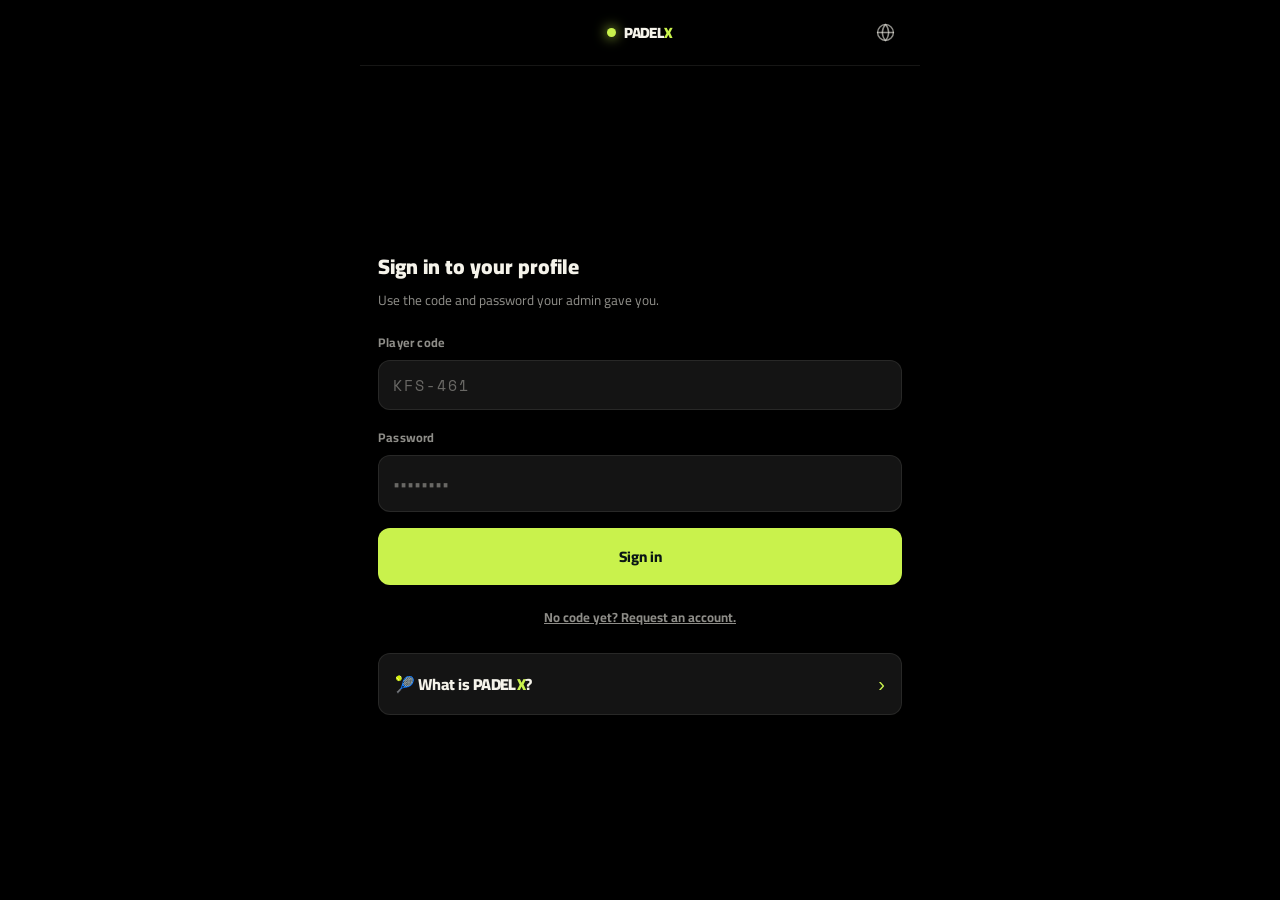
==== commit e5f6ffb5: "Add files via upload" ====
--- a/index.html
+++ b/index.html
@@ -1,2883 +1,515 @@
 <!DOCTYPE html>
-<html lang="ar" dir="rtl">
+<html lang="en" dir="ltr">
 <head>
 <meta charset="UTF-8">
-<meta name="viewport" content="width=device-width, initial-scale=1.0">
-<title>Padel Tournaments KFS</title>
+<meta name="viewport" content="width=device-width, initial-scale=1.0, viewport-fit=cover">
+<title>Padel X</title>
+<meta name="theme-color" content="#0a1615">
 <link rel="manifest" href="manifest.json">
-<meta name="theme-color" content="#0f4c4f" id="metaTheme">
-<script>
-(function(){
-  var t = null;
-  try{ t = localStorage.getItem('theme-pref'); }catch(e){}
-  if(t !== 'dark' && t !== 'light'){
-    t = (window.matchMedia && matchMedia('(prefers-color-scheme: dark)').matches) ? 'dark' : 'light';
-  }
-  document.documentElement.setAttribute('data-theme', t);
-})();
-</script>
-<link rel="icon" href="icon-192.png">
-<link rel="apple-touch-icon" href="icon-192.png">
-<link rel="preconnect" href="https://fonts.googleapis.com">
-<link href="https://fonts.googleapis.com/css2?family=Cairo:wght@400;600;700;900&display=swap" rel="stylesheet">
-<style>
-  :root{
-    --page-bg:#f4efe6; --text:#0a3436; --head:#0f4c4f; --card:#ffffff;
-    --bd1:#eae5d8; --bd2:#e0dacb; --bd3:#f1ede2;
-    --mut1:#a89e88; --mut2:#8a8168; --mut3:#6b6455; --mut4:#a08f77;
-    --hlbg:#fff7cf; --paidbg:#eef7ee; --dangerbg:#fdeceb;
-    --court:#0f4c4f;
-    --court-dark:#0a3436;
-    --line:#f4efe6;
-    --ball:#d7e858;
-    --cash:#3f8f5f;
-    --instapay:#4f7fd1;
-    --vodafone:#d1495f;
-    --zizo:#b5722e;
-    --makram:#6a4fa0;
-    --canteen:#c77f2e;
-    --unpaid:#c9c2b4;
-    --unpaid-bg:#f6f3ec;
-    --partial:#d1a53d;
-  }
-  *{box-sizing:border-box;}
-  body{
-    margin:0;
-    font-family:'Cairo',sans-serif;
-    background:var(--page-bg);
-    color:var(--text);
-    min-height:100vh;
-    padding-bottom:60px;
-  }
-  header{
-    background:var(--court);
-    color:var(--line);
-    padding:22px 18px 26px;
-    position:relative;
-    overflow:hidden;
-  }
-  header::after{
-    content:"";
-    position:absolute;
-    inset:0;
-    background:
-      linear-gradient(90deg, transparent 49%, rgba(244,239,230,0.15) 49%, rgba(244,239,230,0.15) 51%, transparent 51%);
-    pointer-events:none;
-  }
-  header h1{
-    margin:0;
-    font-size:22px;
-    font-weight:900;
-    position:relative;
-  }
-  header p{
-    margin:6px 0 0;
-    font-size:13px;
-    opacity:0.85;
-    position:relative;
-  }
-  .save-badge{
-    position:absolute;
-    left:16px;
-    top:20px;
-    font-size:11.5px;
-    background:rgba(244,239,230,0.15);
-    padding:5px 10px;
-    border-radius:20px;
-    color:var(--line);
-  }
-  .wrap{
-    max-width:640px;
-    margin:0 auto;
-    padding:16px;
-  }
-  .card{
-    background:var(--card);
-    border-radius:14px;
-    padding:16px;
-    margin-bottom:14px;
-    box-shadow:0 1px 3px rgba(15,76,79,0.08);
-    border:1px solid var(--bd1);
-  }
-  .card h2{
-    font-size:15px;
-    margin:0 0 10px;
-    color:var(--head);
-    font-weight:700;
-  }
-  textarea{
-    width:100%;
-    min-height:120px;
-    border:1.5px solid var(--bd2);
-    border-radius:10px;
-    padding:10px 12px;
-    font-family:'Cairo',sans-serif;
-    font-size:14px;
-    resize:vertical;
-    direction:rtl;
-  }
-  textarea:focus{outline:2px solid var(--court); border-color:transparent;}
-  .row-inline{
-    display:flex;
-    gap:10px;
-    align-items:center;
-    margin-top:10px;
-    flex-wrap:wrap;
-  }
-  .row-inline label{
-    font-size:13px;
-    color:var(--mut3);
-  }
-  input[type=number], input[type=text]{
-    padding:7px 10px;
-    border:1.5px solid var(--bd2);
-    border-radius:8px;
-    font-family:'Cairo',sans-serif;
-    font-size:14px;
-    text-align:center;
-  }
-  input[type=number]{width:80px;}
-  select{
-    padding:7px 8px;
-    border:1.5px solid var(--bd2);
-    border-radius:8px;
-    font-family:'Cairo',sans-serif;
-    font-size:13px;
-    background:var(--card);
-    color:var(--text);
-  }
-  button.primary, label.primary{
-    background:var(--court);
-    color:var(--line);
-    border:none;
-    padding:9px 20px;
-    border-radius:9px;
-    font-family:'Cairo',sans-serif;
-    font-weight:700;
-    font-size:14px;
-    cursor:pointer;
-    transition:background .15s;
-  }
-  button.primary:hover{background:var(--court-dark);}
-  button.ghost{
-    background:transparent;
-    color:var(--mut4);
-    border:1px solid var(--bd2);
-    padding:9px 16px;
-    border-radius:9px;
-    font-family:'Cairo',sans-serif;
-    font-size:13px;
-    cursor:pointer;
-  }
-  .empty-hint{
-    color:var(--mut1);
-    font-size:13.5px;
-    text-align:center;
-    padding:20px 0;
-  }
-
-  /* Tournament type selector */
-  .type-select{
-    display:flex;
-    gap:8px;
-  }
-  .type-btn{
-    flex:1;
-    padding:12px;
-    border-radius:10px;
-    border:2px solid var(--bd2);
-    background:var(--card);
-    font-family:'Cairo',sans-serif;
-    font-weight:700;
-    font-size:14px;
-    color:var(--mut4);
-    cursor:pointer;
-    text-align:center;
-  }
-  .type-btn.active-lowd{background:var(--vodafone); border-color:var(--vodafone); color:#fff;}
-  .type-btn.active-beginners{background:var(--instapay); border-color:var(--instapay); color:#fff;}
-  .type-btn.active-sunday{background:var(--zizo); border-color:var(--zizo); color:#fff;}
-  .type-btn.active-thursday{background:var(--makram); border-color:var(--makram); color:#fff;}
-  .type-note{
-    font-size:12.5px;
-    color:var(--mut2);
-    margin-top:8px;
-    text-align:center;
-  }
-
-  /* Players / payments */
-  .player-row{
-    display:flex;
-    align-items:center;
-    justify-content:space-between;
-    gap:10px;
-    padding:10px 12px;
-    border-radius:10px;
-    background:var(--unpaid-bg);
-    border:1.5px solid var(--bd1);
-    margin-bottom:8px;
-    transition:background .15s, border-color .15s;
-  }
-  .player-row.paid{background:var(--paidbg); border-color:var(--cash);}
-  .player-row .pname{font-weight:700; font-size:14.5px; min-width:90px;}
-  .methods{display:flex; gap:6px; flex-wrap:wrap;}
-  .methods button{
-    border:1.5px solid var(--bd2);
-    background:var(--card);
-    color:var(--mut2);
-    font-family:'Cairo',sans-serif;
-    font-size:12.5px;
-    font-weight:600;
-    padding:6px 10px;
-    border-radius:20px;
-    cursor:pointer;
-    transition:all .12s;
-  }
-  .methods button.sel-cash{background:var(--cash); border-color:var(--cash); color:#fff;}
-  .methods button.sel-instapay{background:var(--instapay); border-color:var(--instapay); color:#fff;}
-  .methods button.sel-vodafone{background:var(--vodafone); border-color:var(--vodafone); color:#fff;}
-  .methods button.sel-zizo{background:var(--zizo); border-color:var(--zizo); color:#fff;}
-  .methods button.sel-makram{background:var(--makram); border-color:var(--makram); color:#fff;}
-  .methods button.sel-cashback{background:#6b8f6f; border-color:#6b8f6f; color:#fff;}
-  .methods button:hover{border-color:var(--court);}
-
-  .totals{
-    display:grid;
-    grid-template-columns:1fr 1fr 1fr;
-    gap:10px;
-  }
-  .tbox{
-    background:var(--unpaid-bg);
-    border-radius:10px;
-    padding:12px;
-    text-align:center;
-  }
-  .tbox .num{font-size:18px; font-weight:900; color:var(--head);}
-  .tbox .lbl{font-size:11.5px; color:var(--mut2); margin-top:2px;}
-  .tbox.cash .num{color:var(--cash);}
-  .tbox.instapay .num{color:var(--instapay);}
-  .tbox.vodafone .num{color:var(--vodafone);}
-  .tbox.zizo .num{color:var(--zizo);}
-  .tbox.makram .num{color:var(--makram);}
-  .grand{
-    margin-top:12px;
-    background:var(--court);
-    color:var(--line);
-    border-radius:10px;
-    padding:14px;
-    text-align:center;
-  }
-  .grand .num{font-size:26px; font-weight:900; color:var(--ball);}
-  .grand .lbl{font-size:12.5px; opacity:.85; margin-top:2px;}
-  .canteen-note{
-    text-align:center;
-    font-size:12.5px;
-    color:var(--canteen);
-    margin-top:8px;
-    font-weight:600;
-  }
-  .unpaid-list{font-size:13.5px; color:var(--vodafone); line-height:1.9;}
-
-  /* Groups/matches */
-  .group-block{
-    border:1.5px solid var(--bd1);
-    border-radius:12px;
-    padding:12px;
-    margin-bottom:14px;
-  }
-  .group-block h3{margin:0 0 10px; font-size:14.5px; color:var(--head); font-weight:700;}
-  .match-row{
-    display:flex;
-    align-items:center;
-    gap:8px;
-    padding:8px 0;
-    border-bottom:1px solid var(--bd3);
-    flex-wrap:wrap;
-  }
-  .match-row:last-child{border-bottom:none;}
-  .team-btn{
-    background:var(--unpaid-bg);
-    border:1.5px solid var(--bd2);
-    border-radius:8px;
-    padding:6px 10px;
-    font-family:'Cairo',sans-serif;
-    font-size:13px;
-    font-weight:600;
-    color:var(--text);
-    cursor:pointer;
-    flex:1;
-    min-width:70px;
-    text-align:center;
-  }
-  .team-btn.winner{background:var(--cash); border-color:var(--cash); color:#fff;}
-  .score-inputs{display:flex; align-items:center; gap:4px;}
-  .score-inputs input{width:42px; padding:5px 4px; font-size:13px;}
-  .score-inputs span{color:var(--mut1); font-size:12px;}
-  .standings-table{width:100%; border-collapse:collapse; margin-top:8px; font-size:13.5px;}
-  .standings-table th{
-    text-align:right; color:var(--mut2); font-size:11.5px; font-weight:600;
-    padding:4px 6px; border-bottom:1.5px solid var(--bd1);
-  }
-  .standings-table td{padding:6px 6px; border-bottom:1px solid var(--bd3);}
-  .standings-table tr.rank1 td:first-child{color:var(--cash); font-weight:900;}
-  .standings-table tr.rank2 td:first-child{color:var(--instapay); font-weight:900;}
-  .standings-table tr.rank-out td{color:var(--mut1);}
-  .tie-row{display:flex; align-items:center; justify-content:center; gap:6px; padding:4px 0;}
-  .tie-row button{
-    background:none; border:1px solid var(--bd2); color:var(--mut4);
-    font-size:11.5px; padding:3px 8px; border-radius:14px; cursor:pointer; font-family:'Cairo',sans-serif;
-  }
-  .reset-order{text-align:center; margin-top:6px;}
-  .reset-order button{
-    background:none; border:none; color:var(--mut1); font-size:12px;
-    text-decoration:underline; cursor:pointer; font-family:'Cairo',sans-serif;
-  }
-
-  /* Archive */
-  .history-item{
-    border:1.5px solid var(--bd1);
-    border-radius:10px;
-    padding:10px 12px;
-    margin-bottom:8px;
-  }
-  .history-head{
-    display:flex;
-    justify-content:space-between;
-    align-items:center;
-    cursor:pointer;
-  }
-  .history-title{font-weight:700; font-size:14px;}
-  .history-tag{
-    font-size:11px;
-    padding:2px 8px;
-    border-radius:12px;
-    font-weight:700;
-    color:#fff;
-  }
-  .history-tag.lowd{background:var(--vodafone);}
-  .history-tag.beginners{background:var(--instapay);}
-  .history-tag.sunday{background:var(--zizo);}
-  .history-tag.thursday{background:var(--makram);}
-  .history-actions{display:flex; gap:6px; align-items:center;}
-  .history-actions button{
-    background:none; border:1px solid var(--bd2); color:var(--mut4);
-    font-size:12px; padding:4px 10px; border-radius:14px; cursor:pointer; font-family:'Cairo',sans-serif;
-  }
-  .history-detail{
-    margin-top:10px;
-    padding-top:10px;
-    border-top:1px dashed var(--bd2);
-    display:none;
-  }
-  .history-detail.open{display:block;}
-  .hd-summary{
-    display:flex;
-    gap:14px;
-    flex-wrap:wrap;
-    font-size:12.5px;
-    color:var(--mut3);
-    margin-bottom:10px;
-  }
-  .hd-summary b{color:var(--head);}
-
-  /* Drop tracker */
-  .drop-item{
-    display:flex;
-    justify-content:space-between;
-    align-items:center;
-    padding:8px 10px;
-    border-radius:8px;
-    background:var(--unpaid-bg);
-    margin-bottom:6px;
-    font-size:13.5px;
-  }
-  .drop-item.danger{background:var(--dangerbg); border:1px solid var(--vodafone);}
-  .drop-count{
-    font-size:12px;
-    font-weight:700;
-    color:var(--mut2);
-  }
-  .drop-item.danger .drop-count{color:var(--vodafone);}
-
-  /* score dropdown */
-  .score-inputs select{width:54px; padding:6px 2px; font-size:16px; font-weight:700; text-align:center; text-align-last:center;}
-
-  /* highlight team */
-  .find-btn{display:inline-block; padding:2px 6px; margin-inline-start:4px; font-size:12px; border-radius:10px; opacity:.55;}
-  .find-btn.on{background:var(--ball); opacity:1;}
-  .match-row.hl{background:var(--hlbg); border-radius:8px; padding-left:6px; padding-right:6px;}
-  .match-row.dim{opacity:.28;}
-  .group-block.dim{opacity:.35;}
-  .group-block.has-team{border-color:var(--ball); box-shadow:0 0 0 2px var(--ball);}
-  .standings-table tr.hl-row td{background:var(--hlbg);}
-  #highlightBar{position:fixed; top:0; left:0; right:0; z-index:80; display:none; justify-content:space-between; align-items:center; background:var(--ball); color:var(--court-dark); font-weight:700; font-size:13.5px; padding:8px 14px; padding-top:calc(8px + env(safe-area-inset-top,0px)); box-shadow:0 2px 6px rgba(0,0,0,.2);}
-  #highlightBar button{background:var(--court); color:var(--line); border:none; border-radius:14px; padding:4px 12px; font-family:'Cairo',sans-serif; font-size:12px; cursor:pointer;}
-  /* floating player search */
-  #searchFab{position:fixed; bottom:16px; left:16px; z-index:60; display:none; background:var(--court); color:var(--line); border:none; border-radius:30px; padding:12px 18px; font-family:'Cairo',sans-serif; font-weight:700; font-size:14px; box-shadow:0 3px 10px rgba(0,0,0,.3); cursor:pointer;}
-  #searchPanel{position:fixed; left:0; right:0; bottom:0; z-index:70; display:none; background:var(--card); border-top:2px solid var(--court); box-shadow:0 -4px 14px rgba(0,0,0,.25); padding:10px 12px; max-height:65vh; overflow-y:auto;}
-  #searchPanel .sp-head{display:flex; gap:6px; align-items:center; margin-bottom:8px; position:sticky; top:-10px; background:var(--card); padding:2px 0 6px;}
-  #searchInput{flex:1; min-width:100px; text-align:right; font-size:16px; padding:9px 12px;}
-  input[type=number], input[type=text], textarea, select{font-size:16px;}
-  html, body{overflow-x:hidden;}
-  #searchPanel{max-width:100vw;}
-  button.ghost.on{background:var(--vodafone); color:#fff; border-color:var(--vodafone);}
-
-  /* dark mode */
-  :root[data-theme="dark"]{
-    color-scheme:dark;
-    --page-bg:#121819; --text:#e8e4da; --head:#7fc4c7; --card:#1b2324;
-    --bd1:#2c3738; --bd2:#3a4647; --bd3:#263031;
-    --mut1:#7f8a8b; --mut2:#9aa5a6; --mut3:#b3bdbe; --mut4:#8fa0a1;
-    --hlbg:#4a4520; --paidbg:#1d3326; --dangerbg:#3a1f23;
-    --unpaid-bg:#222b2c; --court:#17686c; --court-dark:#0e4a4d;
-  }
-  input[type=number], input[type=text], textarea{background:var(--card); color:var(--text);}
-  #themeBtn{position:absolute; left:16px; top:52px; z-index:2; background:rgba(244,239,230,0.15); color:var(--line); border:none; border-radius:20px; padding:4px 12px; font-size:13px; font-family:'Cairo',sans-serif; cursor:pointer;}
-  .history-tag.groups{background:var(--instapay);}
-  .history-tag.roundrobin{background:var(--zizo);}
-  .wz-q{font-size:15px; font-weight:700; color:var(--head); margin-bottom:4px;}
-  .wz-step{font-size:11.5px; color:var(--mut1); margin-bottom:8px;}
-  .wz-choices{display:flex; gap:8px; flex-wrap:wrap; margin-top:8px;}
-  .wz-choices button{flex:1; min-width:130px;}
-</style>
+<link rel="icon" type="image/png" href="icons/favicon-v2.png">
+<link rel="apple-touch-icon" href="icons/icon-192.png">
+<link rel="stylesheet" href="styles.css">
 </head>
 <body>
 
-<header>
-  <button id="themeBtn" onclick="toggleTheme()">🌙</button>
-  <div class="save-badge" id="saveBadge">جاري التحميل...</div>
-  <h1>🎾 Padel Tournaments KFS</h1>
-  <p>الصق ليستة التيمات، وسجّل مين حاسب ومين لأ</p>
-</header>
-
-<div class="wrap">
-
-  <div class="card" id="typeCard">
-    <h2>0. البروفايل</h2>
-    <div id="profileBox"></div>
+<div class="app-frame">
+  <div class="topbar">
+    <button class="back-btn hidden" id="settings-back-btn" type="button">
+      <svg viewBox="0 0 24 24" fill="none" stroke="currentColor" stroke-width="2" stroke-linecap="round" stroke-linejoin="round">
+        <path d="M15 18l-6-6 6-6"></path>
+      </svg>
+    </button>
+    <button class="icon-btn login-lang-btn" id="login-lang-btn" type="button" title="Language">
+      <svg viewBox="0 0 24 24" fill="none" stroke="currentColor" stroke-width="1.8" stroke-linecap="round" stroke-linejoin="round">
+        <circle cx="12" cy="12" r="10"></circle>
+        <line x1="2" y1="12" x2="22" y2="12"></line>
+        <path d="M12 2a15.3 15.3 0 0 1 4 10 15.3 15.3 0 0 1-4 10 15.3 15.3 0 0 1-4-10 15.3 15.3 0 0 1 4-10z"></path>
+      </svg>
+    </button>
+    <div class="topbar-center">
+    <span class="dot" id="topbar-dot"></span>
+    <span class="wordmark"><span class="wordmark-primary">PADEL</span><span class="wordmark-accent">X</span></span>
+    </div>
+    <button class="icon-btn hidden" id="settings-btn" type="button" title="Settings">
+      <svg viewBox="0 0 24 24" fill="none" stroke="currentColor" stroke-width="1.8" stroke-linecap="round" stroke-linejoin="round">
+        <circle cx="12" cy="12" r="3"></circle>
+        <path d="M19.4 15a1.7 1.7 0 0 0 .34 1.87l.06.06a2 2 0 1 1-2.83 2.83l-.06-.06a1.7 1.7 0 0 0-1.87-.34 1.7 1.7 0 0 0-1 1.55V21a2 2 0 0 1-4 0v-.09A1.7 1.7 0 0 0 9 19.4a1.7 1.7 0 0 0-1.87.34l-.06.06a2 2 0 1 1-2.83-2.83l.06-.06A1.7 1.7 0 0 0 4.6 15a1.7 1.7 0 0 0-1.55-1H3a2 2 0 0 1 0-4h.09A1.7 1.7 0 0 0 4.6 9a1.7 1.7 0 0 0-.34-1.87l-.06-.06a2 2 0 1 1 2.83-2.83l.06.06A1.7 1.7 0 0 0 9 4.6a1.7 1.7 0 0 0 1-1.55V3a2 2 0 0 1 4 0v.09a1.7 1.7 0 0 0 1 1.55 1.7 1.7 0 0 0 1.87-.34l.06-.06a2 2 0 1 1 2.83 2.83l-.06.06A1.7 1.7 0 0 0 19.4 9a1.7 1.7 0 0 0 1.55 1H21a2 2 0 0 1 0 4h-.09a1.7 1.7 0 0 0-1.55 1Z"></path>
+      </svg>
+    </button>
   </div>
 
-  <div class="card" id="pasteCard">
-    <h2>1. ليستة التيمات</h2>
-    <textarea id="teamsInput" placeholder="1- تيم حامد ودرباله
-2- تيم عبدالله ورضا
-3- تيم جعفر وعمر"></textarea>
-    <div id="teamsHint" style="font-size:12.5px; margin-top:6px; color:var(--mut2);"></div>
-    <div class="row-inline">
-      <label>سعر الاشتراك للفرد</label>
-      <input type="number" id="priceInput" value="130">
-      <span style="font-size:13px;color:var(--mut2);">جنيه</span>
+  <div class="content-scroll">
+
+    <!-- ===================== LOGIN VIEW ===================== -->
+    <div class="panel login-fill" id="view-login">
+      <h1 data-i18n="login_title">Sign in to your profile</h1>
+      <p class="sub" data-i18n="login_sub">Use the code and password your admin gave you.</p>
+
+      <div class="msg error" id="login-error"></div>
+      <div class="msg info" id="restore-msg"></div>
+
+      <form id="login-form">
+        <div class="field">
+          <label for="login-code" data-i18n="login_code_label">Player code</label>
+          <input type="text" id="login-code" name="username" class="mono" placeholder="KFS-461" autocomplete="username" autocapitalize="characters" autocorrect="off" spellcheck="false" required>
+        </div>
+        <div class="field">
+          <label for="login-pass" data-i18n="login_pass_label">Password</label>
+          <input type="password" id="login-pass" name="password" placeholder="••••••••" autocomplete="current-password" required>
+        </div>
+        <button type="submit" class="btn btn-primary" id="login-btn" data-i18n="login_btn">Sign in</button>
+      </form>
+
+      <div class="foot-link">
+        <button class="link-btn" id="request-account-link" type="button" style="font-size:13px;" data-i18n="login_no_code">No code yet? Request an account.</button>
+      </div>
+
+      <div class="hidden" id="request-account-wrap" style="margin-top:16px;">
+        <div class="msg error" id="request-error"></div>
+        <div class="msg success" id="request-success"></div>
+        <form id="request-account-form">
+          <div class="field">
+            <label for="ra-name" data-i18n="request_name_label">Full name</label>
+            <input type="text" id="ra-name" required>
+          </div>
+          <div class="field">
+            <label for="ra-phone" data-i18n="request_phone_label">Phone number</label>
+            <input type="tel" id="ra-phone" required placeholder="01xxxxxxxxx">
+          </div>
+          <div class="field">
+            <label for="ra-side" data-i18n="request_side_label">Which side do you play?</label>
+            <select id="ra-side" required>
+              <option value="" data-i18n="side_choose">Choose</option>
+              <option value="right" data-i18n="side_right">Right</option>
+              <option value="left" data-i18n="side_left">Left</option>
+              <option value="both" data-i18n="side_both">Both</option>
+            </select>
+          </div>
+          <button type="submit" class="btn btn-primary" id="ra-btn" data-i18n="request_submit_btn">Send request</button>
+        </form>
+      </div>
+
+      <button id="about-app-link" type="button" style="width:100%; display:flex; align-items:center; justify-content:space-between; background:var(--panel); border:1.5px solid var(--border); border-radius:var(--radius-sm); padding:15px 16px; margin-top:20px; cursor:pointer;">
+        <span style="font-family:var(--font-display); font-weight:800; font-size:16px; color:var(--text);">🎾 <span data-i18n="about_app_link_prefix">What is</span> <span class="wordmark" style="font-size:16px;"><span class="wordmark-primary">PADEL</span><span class="wordmark-accent">X</span></span><span data-i18n="about_app_link_suffix">?</span></span>
+        <span style="color:var(--ball); font-size:20px; line-height:1;" id="about-app-chevron">›</span>
+      </button>
+
+      <div class="hidden" id="about-app-wrap" style="margin-top:20px;">
+        <p style="font-size:13.5px; line-height:1.8; color:var(--text-soft); margin-bottom:16px;" data-i18n="about_app_intro">Padel X is your own personal home in our padel community. Sign in with your code, track your stats and ranking, register for tournaments, and follow the coins you earn — ready to spend in the Store.</p>
+
+        <div style="display:flex; flex-direction:column; gap:12px; margin-bottom:18px;">
+          <div style="display:flex; align-items:flex-start; gap:10px; font-size:13.5px;">
+            <span>🎾</span><span data-i18n="about_app_benefit_1">Your points update automatically after every match you play — real results, not opinions.</span>
+          </div>
+          <div style="display:flex; align-items:flex-start; gap:10px; font-size:13.5px;">
+            <span>📊</span><span data-i18n="about_app_benefit_2">See exactly where you stand on the leaderboard against everyone in the community.</span>
+          </div>
+          <div style="display:flex; align-items:flex-start; gap:10px; font-size:13.5px;">
+            <span>🥇</span><span data-i18n="about_app_benefit_3">Register for tournaments and build your team, all from your own profile.</span>
+          </div>
+          <div style="display:flex; align-items:flex-start; gap:10px; font-size:13.5px;">
+            <span>💰</span><span data-i18n="about_app_benefit_4">Every match and tournament earns you coins — spend them in the Store.</span>
+          </div>
+        </div>
+
+        <div style="background:var(--panel); border:1px solid var(--border); border-radius:var(--radius-sm); padding:22px 16px; text-align:center; min-height:150px;">
+          <div class="coins-story-frame" data-frame="0">
+            <div style="font-size:38px; margin-bottom:10px;">🎾</div>
+            <div style="font-weight:700; font-size:14px;" data-i18n="story_frame_1">You join a tournament</div>
+          </div>
+          <div class="coins-story-frame hidden" data-frame="1">
+            <div style="font-size:38px; margin-bottom:10px;">💰</div>
+            <div style="font-weight:700; font-size:14px; color:var(--ball);" data-i18n="story_frame_2">You earn coins</div>
+          </div>
+          <div class="coins-story-frame hidden" data-frame="2">
+            <div style="font-size:38px; margin-bottom:10px;">🛍️</div>
+            <div style="font-weight:700; font-size:14px;" data-i18n="story_frame_3">You spend them in the Store</div>
+          </div>
+          <div style="display:flex; justify-content:center; gap:6px; margin-top:16px;" id="coins-story-dots"></div>
+        </div>
+      </div>
     </div>
-    <div class="row-inline">
-      <button class="primary" onclick="parseTeams()">استخرج اللاعبين</button>
-      <button class="ghost" onclick="resetAll()">مسح الكل</button>
+
+    <!-- ===================== APP TABS ===================== -->
+    <div class="hidden" id="view-app">
+
+      <!-- ---- tab: home ---- -->
+      <div class="panel" id="tab-home">
+        <div class="announcement-bar hidden" id="announcement-bar">
+          <span class="ann-ico">📣</span>
+          <span id="announcement-text"></span>
+        </div>
+
+        <h1 id="home-greeting">Hi 👋</h1>
+        <div class="profile-code" id="hm-code" style="margin-bottom:4px;">—</div>
+        <p class="sub" data-i18n="home_sub">A quick look at where you stand in Padel X.</p>
+
+        <div class="tier-badge">
+          <div class="tier-shield" id="hm-shield">—</div>
+          <div class="tier-info">
+            <div class="tier-name" id="hm-tier-name">—</div>
+            <div class="tier-points" id="hm-points">— pts</div>
+            <div class="rank-progress hidden" id="hm-progress"><div class="rank-progress-bar"><span id="hm-progress-fill"></span></div><div class="rank-progress-text" id="hm-progress-text"></div></div>
+          </div>
+        </div>
+
+        <div class="my-rank-strip" id="hm-rank-strip">
+          <span data-i18n="home_your_rank">Your leaderboard rank</span>
+          <span><strong id="hm-rank-value">—</strong><span class="rank-trend hidden" id="hm-rank-trend"></span></span>
+        </div>
+
+        <div class="section-head">
+          <h2 data-i18n="home_tournaments_title">Tournaments</h2>
+          <button class="view-all" data-goto="tournaments" type="button" data-i18n="view_all">View all</button>
+        </div>
+        <div id="hm-tourney-loading" style="font-size:12.5px; color:var(--text-soft);">
+          <span class="spinner"></span> <span data-i18n="loading">Loading...</span>
+        </div>
+        <div class="tourney-scroll hidden" id="hm-tourney-scroll"></div>
+        <div class="tourney-empty hidden" id="hm-tourney-empty" data-i18n="tournaments_empty">No tournaments yet — check back soon.</div>
+
+        <div class="section-head">
+          <h2 data-i18n="home_top_players_title">Top Players</h2>
+          <button class="view-all" data-goto="leaderboard" type="button" data-i18n="view_all">View all</button>
+        </div>
+        <div class="top-players" id="hm-top-players"></div>
+      </div>
+
+      <!-- ---- tab: tournaments ---- -->
+      <div class="panel hidden" id="tab-tournaments">
+        <h1 data-i18n="tournaments_title">Tournaments</h1>
+        <p class="sub" data-i18n="tournaments_sub">Browse past results and register for what's coming up.</p>
+
+        <div class="subtab-bar">
+          <button class="subtab-btn active" data-subtab="list" type="button">
+            <span data-i18n="subtab_tournaments">Tournaments</span>
+          </button>
+          <button class="subtab-btn" data-subtab="requests" type="button">
+            <span data-i18n="subtab_requests">Requests</span>
+            <span class="subtab-badge hidden" id="requests-badge">0</span>
+          </button>
+        </div>
+
+        <div id="tournaments-subtab-list">
+          <div style="display:flex; justify-content:flex-end; margin-bottom:12px;">
+            <select id="tr-filter" class="mk-sort-select" aria-label="Filter tournaments">
+              <option value="current" data-i18n="tr_filter_current">Current</option>
+              <option value="completed" data-i18n="tr_filter_completed">Completed</option>
+              <option value="all" data-i18n="tr_filter_all">All</option>
+            </select>
+          </div>
+          <div id="tr-loading" style="font-size:13px; color:var(--text-soft);">
+            <span class="spinner"></span> <span data-i18n="loading">Loading...</span>
+          </div>
+          <div class="tourney-list hidden" id="tr-list"></div>
+          <div class="tourney-empty hidden" id="tr-empty" data-i18n="tournaments_empty">No tournaments have been added yet.</div>
+        </div>
+
+        <div class="hidden" id="tournaments-subtab-requests">
+          <div id="requests-loading" style="font-size:13px; color:var(--text-soft);">
+            <span class="spinner"></span> <span data-i18n="loading">Loading...</span>
+          </div>
+          <div id="requests-list" class="hidden"></div>
+          <div class="tourney-empty hidden" id="requests-empty" data-i18n="requests_empty">No one has asked to join your team yet.</div>
+        </div>
+      </div>
+
+      <!-- ---- tab: marketplace ---- -->
+      <div class="panel hidden" id="tab-marketplace">
+        <div class="mk-header-row">
+          <h1 data-i18n="marketplace_title">Market</h1>
+          <div class="coin-pill-floating" id="mk-balance-strip">
+            <span class="market-item-row-price mk-balance-big" id="mk-balance-value">—</span>
+          </div>
+        </div>
+        <p class="sub" data-i18n="marketplace_sub">Spend the coins you've earned on real stuff.</p>
+
+        <div class="mk-filter-row hidden" id="mk-filter-bar"></div>
+
+        <div style="display:flex; justify-content:flex-end; margin-top:10px; margin-bottom:16px;">
+          <select id="mk-sort" class="mk-sort-select hidden" aria-label="Sort by">
+            <option value="price_asc" data-i18n="sort_price_asc">Price: Low to High</option>
+            <option value="price_desc" data-i18n="sort_price_desc">Price: High to Low</option>
+            <option value="newest" data-i18n="sort_newest">Newest</option>
+          </select>
+        </div>
+
+        <div id="mk-loading" style="font-size:13px; color:var(--text-soft); margin-top:16px;">
+          <span class="spinner"></span> <span data-i18n="loading">Loading...</span>
+        </div>
+        <div class="hidden market-list" id="mk-list"></div>
+        <div class="tourney-empty hidden" id="mk-empty" data-i18n="market_empty">No items in the store yet.</div>
+
+        <button id="market-faq-link" type="button" style="width:100%; display:flex; align-items:center; justify-content:space-between; background:var(--panel); border:1.5px solid var(--border); border-radius:var(--radius-sm); padding:15px 16px; margin-top:22px; cursor:pointer;">
+          <span style="font-family:var(--font-display); font-weight:800; font-size:14px; color:var(--text);"><svg width="13" height="13" viewBox="0 0 24 24" fill="none" stroke="currentColor" stroke-width="2.4" style="vertical-align:-2px; color:var(--ball);"><circle cx="12" cy="12" r="9"></circle><path d="M9 12h6M12 9v6"></path></svg> <span data-i18n="market_faq_link">How do I earn coins?</span></span>
+          <span style="color:var(--ball); font-size:20px; line-height:1;" id="market-faq-chevron">›</span>
+        </button>
+        <div class="hidden" id="market-faq-wrap" style="margin-top:12px;">
+          <div style="background:var(--panel); border:1px solid var(--border); border-radius:var(--radius-sm); padding:14px 16px;">
+            <div style="font-size:13px; line-height:2.1; color:var(--text-soft);">
+              <div><span data-i18n="market_faq_participation">Join a tournament</span> — <strong style="color:var(--ball); font-family:var(--font-mono);">+10 <svg width="13" height="13" viewBox="0 0 24 24" fill="none" stroke="currentColor" stroke-width="2.4" style="vertical-align:-2px; color:var(--ball);"><circle cx="12" cy="12" r="9"></circle><path d="M9 12h6M12 9v6"></path></svg></strong></div>
+              <div><span data-i18n="market_faq_advancement">Advance from the group stage</span> — <strong style="color:var(--ball); font-family:var(--font-mono);">+20 <svg width="13" height="13" viewBox="0 0 24 24" fill="none" stroke="currentColor" stroke-width="2.4" style="vertical-align:-2px; color:var(--ball);"><circle cx="12" cy="12" r="9"></circle><path d="M9 12h6M12 9v6"></path></svg></strong></div>
+              <div><span data-i18n="market_faq_place3">3rd place</span> — <strong style="color:var(--ball); font-family:var(--font-mono);">+75 <svg width="13" height="13" viewBox="0 0 24 24" fill="none" stroke="currentColor" stroke-width="2.4" style="vertical-align:-2px; color:var(--ball);"><circle cx="12" cy="12" r="9"></circle><path d="M9 12h6M12 9v6"></path></svg></strong></div>
+              <div><span data-i18n="market_faq_place2">2nd place</span> — <strong style="color:var(--ball); font-family:var(--font-mono);">+100 <svg width="13" height="13" viewBox="0 0 24 24" fill="none" stroke="currentColor" stroke-width="2.4" style="vertical-align:-2px; color:var(--ball);"><circle cx="12" cy="12" r="9"></circle><path d="M9 12h6M12 9v6"></path></svg></strong></div>
+              <div><span data-i18n="market_faq_place1">1st place</span> — <strong style="color:var(--ball); font-family:var(--font-mono);">+150 <svg width="13" height="13" viewBox="0 0 24 24" fill="none" stroke="currentColor" stroke-width="2.4" style="vertical-align:-2px; color:var(--ball);"><circle cx="12" cy="12" r="9"></circle><path d="M9 12h6M12 9v6"></path></svg></strong></div>
+            </div>
+            <div style="border-top:1px solid var(--border); margin-top:10px; padding-top:10px; font-size:12px; color:var(--text-soft); line-height:1.8;" data-i18n="market_faq_example">Example: if you and your partner advance and finish 1st, you each get 10 + 20 + 150 = 180 coins.</div>
+          </div>
+        </div>
+      </div>
+
+      <!-- ---- tab: leaderboard ---- -->
+      <div class="panel hidden" id="tab-leaderboard">
+        <h1 data-i18n="leaderboard_title">Leaderboard</h1>
+        <p class="sub" data-i18n="leaderboard_sub">Every KFS player, ranked by rating points.</p>
+
+        <div class="my-rank-strip" id="my-rank-strip">
+          <span data-i18n="your_rank">Your rank</span>
+          <strong id="my-rank-value">—</strong>
+        </div>
+
+        <div class="mk-filter-row hidden" id="lb-filter-bar"></div>
+
+        <div id="lb-loading" style="font-size:13px; color:var(--text-soft); margin-top:14px;">
+          <span class="spinner"></span> <span data-i18n="loading">Loading...</span>
+        </div>
+        <div class="hidden" id="lb-podium"></div>
+        <ol class="lb-list hidden" id="lb-list"></ol>
+      </div>
+
+      <!-- ---- tab: profile ---- -->
+      <div class="panel hidden" id="tab-profile">
+
+        <div class="subtab-bar" id="profile-main-subtab-bar">
+          <button class="subtab-btn active" data-profile-subtab="main" type="button" data-i18n="tab_profile">Profile</button>
+          <button class="subtab-btn" data-profile-subtab="history" type="button" data-i18n="profile_subtab_history">History</button>
+        </div>
+
+        <div id="profile-subtab-main">
+        <div class="profile-head">
+          <div class="avatar-wrap">
+            <div class="avatar" id="pf-avatar">?</div>
+            <button class="avatar-edit-btn" id="avatar-edit-btn" type="button" title="Change photo">
+              <svg viewBox="0 0 24 24" fill="none" stroke="currentColor" stroke-width="2.2" stroke-linecap="round" stroke-linejoin="round">
+                <path d="M23 19a2 2 0 0 1-2 2H3a2 2 0 0 1-2-2V8a2 2 0 0 1 2-2h4l2-3h6l2 3h4a2 2 0 0 1 2 2Z"></path>
+                <circle cx="12" cy="13" r="4"></circle>
+              </svg>
+            </button>
+            <input type="file" id="avatar-input" accept="image/*" class="hidden">
+          </div>
+          <div>
+            <div class="profile-name" id="pf-name">—</div>
+            <div class="profile-code" id="pf-code">—</div>
+            <button class="link-btn" id="change-photo-link" type="button" style="padding:2px 0; font-size:12.5px;">
+              <span data-i18n="profile_change_photo">Change photo</span>
+            </button>
+          </div>
+        </div>
+
+        <div class="badge-row" id="pf-badges"></div>
+
+        <div class="tier-badge">
+          <div class="tier-shield" id="pf-shield">—</div>
+          <div class="tier-info">
+            <div class="tier-name" id="pf-tier-name">—</div>
+            <div class="tier-points" id="pf-points">— pts</div>
+            <div class="rank-progress hidden" id="pf-progress"><div class="rank-progress-bar"><span id="pf-progress-fill"></span></div><div class="rank-progress-text" id="pf-progress-text"></div></div>
+          </div>
+        </div>
+
+        <div class="stat-row stat-grid-4">
+          <div class="stat-box">
+            <div class="num" id="pf-matches">0</div>
+            <div class="lbl" data-i18n="profile_matches">Matches</div>
+          </div>
+          <div class="stat-box">
+            <div class="num" id="pf-wins">0</div>
+            <div class="lbl" data-i18n="profile_wins">Wins</div>
+          </div>
+          <div class="stat-box">
+            <div class="num" id="pf-losses">0</div>
+            <div class="lbl" data-i18n="profile_losses">Losses</div>
+          </div>
+          <div class="stat-box">
+            <div class="num" id="pf-winrate">0%</div>
+            <div class="lbl" data-i18n="profile_winrate">Win rate</div>
+          </div>
+        </div>
+
+        <div class="my-rank-strip" id="pf-member-since-strip">
+          <span data-i18n="profile_member_since">Member since</span>
+          <strong id="pf-member-since">—</strong>
+        </div>
+
+        <div class="field" style="margin-top:14px;">
+          <label for="pf-side-select" data-i18n="profile_side_label">Playing side</label>
+          <select id="pf-side-select">
+            <option value="" data-i18n="side_not_set">Not set</option>
+            <option value="right" data-i18n="side_right">Right</option>
+            <option value="left" data-i18n="side_left">Left</option>
+            <option value="both" data-i18n="side_both">Both</option>
+          </select>
+        </div>
+
+        <button class="btn btn-ghost share-card-btn" id="share-card-btn" type="button" data-i18n="profile_share_btn">Share profile card</button>
+        <canvas id="share-canvas" width="1080" height="1350" class="hidden"></canvas>
+        </div>
+
+        <div class="hidden" id="profile-subtab-history">
+          <div class="subtab-bar" id="history-inner-subtab-bar">
+            <button class="subtab-btn active" data-history-subtab="points" type="button" data-i18n="points_history_subtab">Points History</button>
+            <button class="subtab-btn" data-history-subtab="coins" type="button" data-i18n="coins_history_subtab">Coins History</button>
+          </div>
+
+          <div id="history-subtab-points">
+            <div id="ph-loading" style="font-size:13px; color:var(--text-soft); margin-top:10px;">
+              <span class="spinner"></span> <span data-i18n="loading">Loading...</span>
+            </div>
+            <div class="hidden" id="ph-list"></div>
+            <div class="tourney-empty hidden" id="ph-empty" data-i18n="points_history_empty">No matches played yet.</div>
+            <div class="my-rank-strip" id="ph-total-strip" style="margin-top:14px;">
+              <span data-i18n="current_points_strip">Your current points</span>
+              <strong id="ph-total">—</strong>
+            </div>
+          </div>
+
+          <div class="hidden" id="history-subtab-coins">
+            <div id="ch-loading" style="font-size:13px; color:var(--text-soft); margin-top:10px;">
+              <span class="spinner"></span> <span data-i18n="loading">Loading...</span>
+            </div>
+            <div class="hidden" id="ch-list"></div>
+            <div class="tourney-empty hidden" id="ch-empty" data-i18n="coins_history_empty">No coins yet.</div>
+            <div class="my-rank-strip" id="ch-total-strip" style="margin-top:14px;">
+              <span data-i18n="current_coins_strip">Your current coin balance</span>
+              <strong id="ch-total">—</strong>
+            </div>
+          </div>
+        </div>
+      </div>
+
     </div>
+
+    <!-- ===================== SETTINGS VIEW ===================== -->
+    <div class="hidden" id="view-settings">
+      <div class="panel">
+        <h1 data-i18n="settings_title">Settings</h1>
+        <p class="sub" data-i18n="settings_sub">Your account and language.</p>
+
+        <div class="settings-mini-profile">
+          <div class="avatar" id="st-avatar" style="width:44px;height:44px;font-size:16px;">?</div>
+          <div>
+            <div class="profile-name" id="st-name" style="font-size:15px;">—</div>
+            <div class="profile-code" id="st-code">—</div>
+          </div>
+        </div>
+
+        <div class="field">
+          <label data-i18n="settings_language">Language</label>
+          <div class="lang-switch">
+            <button class="lang-option" id="lang-ar-btn" type="button" data-i18n="settings_lang_ar">العربية</button>
+            <button class="lang-option" id="lang-en-btn" type="button" data-i18n="settings_lang_en">English</button>
+          </div>
+        </div>
+
+        <div class="divider"></div>
+
+        <h1 style="font-size:16px;" data-i18n="settings_change_pass">Change password</h1>
+        <form id="change-pass-form" style="margin-top:10px;">
+          <input type="text" id="cp-username" name="username" autocomplete="username" tabindex="-1" aria-hidden="true" style="position:absolute; opacity:0; width:1px; height:1px; pointer-events:none;">
+          <div class="msg error" id="pass-error"></div>
+          <div class="msg success" id="pass-success"></div>
+          <div class="field">
+            <label for="cp-current" data-i18n="settings_current_pass">Current password</label>
+            <input type="password" id="cp-current" required autocomplete="current-password">
+          </div>
+          <div class="field">
+            <label for="cp-new" data-i18n="settings_new_pass">New password</label>
+            <input type="password" id="cp-new" required minlength="6" autocomplete="new-password">
+          </div>
+          <div class="field">
+            <label for="cp-confirm" data-i18n="settings_confirm_pass">Confirm new password</label>
+            <input type="password" id="cp-confirm" required minlength="6" autocomplete="new-password">
+          </div>
+          <button type="submit" class="btn btn-primary" id="cp-btn" data-i18n="settings_save_pass">Save new password</button>
+        </form>
+
+        <div class="foot-link" style="margin-top:22px;">
+          <button class="link-btn" id="logout-btn" type="button" style="color:var(--danger);" data-i18n="settings_logout">Log out</button>
+        </div>
+      </div>
+    </div>
+
+    <!-- ===================== PRODUCT VIEW ===================== -->
+    <div class="hidden" id="view-product">
+      <div class="panel">
+        <div class="product-imgwrap">
+          <img id="pd-img" src="" alt="">
+        </div>
+        <h1 id="pd-name">—</h1>
+        <p class="sub hidden" id="pd-desc"></p>
+
+        <div class="my-rank-strip" id="pd-delivery-strip">
+          <span data-i18n="delivery_label">Delivery</span>
+          <strong id="pd-delivery-value">—</strong>
+        </div>
+
+        <div class="field" style="margin-top:18px;">
+          <label for="pd-qty" data-i18n="quantity_label">Quantity</label>
+          <input type="number" id="pd-qty" min="1" value="1" step="1">
+        </div>
+
+        <div class="my-rank-strip" id="pd-total-strip">
+          <span data-i18n="total_price_label">Total</span>
+          <strong id="pd-total-value">—</strong>
+        </div>
+
+        <button class="btn btn-primary" id="pd-buy-btn" type="button" data-i18n="buy_btn" style="margin-top:16px;">Buy</button>
+      </div>
+    </div>
+
   </div>
 
-  <div class="card" id="playersCard" style="display:none;">
-    <h2>2. حالة الدفع</h2>
-    <div class="row-inline" style="margin-top:0; margin-bottom:10px;">
-      <button class="ghost" id="unpaidOnlyBtn" onclick="toggleUnpaidOnly()">❌ مين مدفعش بس</button>
-    </div>
-    <div id="playersList"></div>
-  </div>
-
-  <div class="card" id="totalsCard" style="display:none;">
-    <h2>3. الإجمالي</h2>
-    <div class="totals">
-      <div class="tbox cash"><div class="num" id="totCash">0</div><div class="lbl">كاش</div></div>
-      <div class="tbox instapay"><div class="num" id="totInstapay">0</div><div class="lbl">انستاباي</div></div>
-      <div class="tbox vodafone"><div class="num" id="totVodafone">0</div><div class="lbl">فودافون كاش</div></div>
-      <div class="tbox zizo"><div class="num" id="totZizo">0</div><div class="lbl">مع زيزو</div></div>
-      <div class="tbox makram"><div class="num" id="totMakram">0</div><div class="lbl">مع مكرم</div></div>
-      <div class="tbox"><div class="num" id="totUnpaidCount">0</div><div class="lbl">لسه ما حاسبوش</div></div>
-    </div>
-    <div class="grand">
-      <div class="num" id="totReceived">0</div>
-      <div class="lbl" id="totExpectedLbl">من 0 جنيه</div>
-    </div>
-    <div style="margin-top:12px;" id="unpaidWrap">
-      <h2 style="font-size:13.5px;color:var(--mut1);">مستنيين حساب من:</h2>
-      <div class="unpaid-list" id="unpaidList">الكل حاسب 🎉</div>
-    </div>
-    <div class="row-inline">
-      <button class="primary" onclick="copyPaymentReport()">📋 انسخ الحساب للواتساب</button>
-    </div>
-  </div>
-
-  <div class="card" id="groupsCard">
-    <h2>4. <span id="matchesCardTitle">المجموعات والمباريات</span></h2>
-
-    <div id="tiersSection" style="display:none;">
-      <div class="row-inline" style="margin-top:0;">
-        <button class="ghost" onclick="loadTeamsForTiers()">تحميل الفرق من بوكس اللاعبين</button>
-      </div>
-      <div id="tiersOutput" style="margin-top:10px;"></div>
-    </div>
-
-    <div id="groupsSection">
-      <div id="groupsManualInput">
-      <div class="row-inline" style="margin-top:0;">
-        <label for="groupImageInput" class="primary" style="display:inline-block; cursor:pointer;">📷 ارفع صور المجموعات</label>
-        <input type="file" id="groupImageInput" accept="image/*" multiple style="display:none;" onchange="handleGroupImages(this.files)">
-      </div>
-      <div id="ocrStatus" style="font-size:12px; color:var(--mut2); margin-top:6px;"></div>
-      <textarea id="groupsInput" style="margin-top:10px;" placeholder="مجموعة 1
-تيم حامد ودرباله
-تيم عبدالله ورضا
-تيم جعفر وعمر
-تيم كريم وسيف
-
-مجموعة 2
-تيم ..."></textarea>
-      <div class="row-inline">
-        <button class="primary" onclick="parseGroups()">استخرج المجموعات والماتشات</button>
-        <button class="ghost" onclick="resetGroups()">مسح المجموعات</button>
-      </div>
-      </div>
-      <div id="groupsOutput" style="margin-top:14px;"></div>
-    </div>
-
-    <div id="roundRobinSection" style="display:none;">
-      <textarea id="roundRobinInput" placeholder="1- تيم حامد ودرباله
-2- تيم صبري ونسيم
-3- تيم عبدالله وحسن الشيتاني
-4- تيم عمار واحمد الشربيني
-5- تيم مروان وموري"></textarea>
-      <div class="row-inline">
-        <button class="primary" onclick="parseRoundRobin()">استخرج الماتشات</button>
-        <button class="ghost" onclick="resetRoundRobin()">مسح</button>
-      </div>
-      <div id="roundRobinOutput" style="margin-top:14px;"></div>
-    </div>
-  </div>
-
-  <div class="card" id="knockoutCard">
-    <h2>5. قرعة الدور الوسيط (الأول ضد التاني)</h2>
-    <div class="row-inline">
-      <button class="primary" onclick="generateKnockout()">🎲 اعمل القرعة</button>
-      <button class="ghost" onclick="renderKnockout()">🔄 حدّث الأسامي</button>
-      <button class="ghost" onclick="clearKnockout()">مسح القرعة</button>
-    </div>
-    <div id="knockoutOutput" style="margin-top:14px;"></div>
-  </div>
-
-  <div class="card" id="semifinalCard">
-    <h2>6. الدور قبل النهائي والنهائي</h2>
-    <div class="row-inline">
-      <button class="primary" onclick="generateSemiFinal()">تحديد الصاعد مباشرة للنهائي</button>
-      <button class="ghost" onclick="clearSemiFinal()">مسح</button>
-    </div>
-    <div id="semifinalOutput" style="margin-top:14px;"></div>
-  </div>
-
-  <div class="card" id="archiveCard">
-    <h2>7. أرشيف البطولات</h2>
-    <div class="row-inline">
-      <button class="primary" onclick="saveTournament()">💾 حفظ البطولة الحالية</button>
-      <button class="ghost" onclick="startNewTournament()">بطولة جديدة</button>
-    </div>
-    <div class="row-inline">
-      <button class="ghost" onclick="exportBackup()">⬇️ تصدير نسخة احتياطية</button>
-      <label for="importBackupInput" class="ghost" style="display:inline-block; cursor:pointer;">⬆️ استرجاع نسخة احتياطية</label>
-      <input type="file" id="importBackupInput" accept="application/json" style="display:none;" onchange="importBackup(this.files[0])">
-    </div>
-    <div style="font-size:11.5px;color:var(--mut1);margin-top:6px;">صدّر نسخة احتياطية بعد كل بطولة أو كل شوية وسيبها في جوجل درايف أو ابعتها لنفسك على الواتساب - عشان لو حصل أي مسح للموقع بالغلط تقدر ترجع بيها.</div>
-    <div id="historyList" style="margin-top:14px;"></div>
-  </div>
-
+  <!-- ---- bottom tab bar ---- -->
+  <nav class="tabbar hidden" id="tabbar">
+    <button class="tab-btn active" data-tab="home" type="button">
+      <svg viewBox="0 0 24 24" fill="none" stroke="currentColor" stroke-width="1.8" stroke-linecap="round" stroke-linejoin="round">
+        <path d="M3 11.5L12 4l9 7.5"></path>
+        <path d="M5 10v9a1 1 0 0 0 1 1h4v-6h4v6h4a1 1 0 0 0 1-1v-9"></path>
+      </svg>
+      <span data-i18n="tab_home">Home</span>
+    </button>
+    <button class="tab-btn" data-tab="tournaments" type="button">
+      <svg viewBox="0 0 24 24" fill="none" stroke="currentColor" stroke-width="1.8" stroke-linecap="round" stroke-linejoin="round">
+        <rect x="3" y="5" width="18" height="16" rx="2"></rect>
+        <path d="M8 3v4M16 3v4M3 10h18"></path>
+      </svg>
+      <span data-i18n="home_tournaments_title">Tournaments</span>
+    </button>
+    <button class="tab-btn" data-tab="marketplace" type="button">
+      <svg viewBox="0 0 24 24" fill="none" stroke="currentColor" stroke-width="1.8" stroke-linecap="round" stroke-linejoin="round">
+        <path d="M6 8h12l-1 12a2 2 0 0 1-2 2H9a2 2 0 0 1-2-2L6 8Z"></path>
+        <path d="M9 8V6a3 3 0 0 1 6 0v2"></path>
+      </svg>
+      <span data-i18n="tab_market">Market</span>
+    </button>
+    <button class="tab-btn" data-tab="leaderboard" type="button">
+      <svg viewBox="0 0 24 24" fill="currentColor" stroke="none">
+        <rect x="4" y="12" width="4" height="8" rx="1"></rect>
+        <rect x="10" y="7" width="4" height="13" rx="1"></rect>
+        <rect x="16" y="3" width="4" height="17" rx="1"></rect>
+      </svg>
+      <span data-i18n="tab_leaderboard">Leaderboard</span>
+    </button>
+    <button class="tab-btn" data-tab="profile" type="button">
+      <svg viewBox="0 0 24 24" fill="none" stroke="currentColor" stroke-width="1.8" stroke-linecap="round" stroke-linejoin="round">
+        <circle cx="12" cy="8" r="4"></circle>
+        <path d="M4 20c0-4 4-6 8-6s8 2 8 6"></path>
+      </svg>
+      <span data-i18n="tab_profile">Profile</span>
+    </button>
+  </nav>
 </div>
 
-<div id="highlightBar"><span id="hlName"></span><button onclick="clearHighlight()">✕ إلغاء</button></div>
-
-<button id="searchFab" onclick="toggleSearchPanel()">🔍 دوّر على لاعب</button>
-<div id="searchPanel">
-  <div class="sp-head">
-    <input type="text" id="searchInput" placeholder="اكتب اسم اللاعب..." oninput="renderPlayerSearch()" autocomplete="off">
-    <button class="ghost" id="spUnpaidBtn" onclick="toggleSpUnpaid()">❌ مين مدفعش بس</button>
-    <button class="ghost" onclick="toggleSearchPanel()">✕</button>
-  </div>
-  <div id="searchResults"></div>
-</div>
-
-<script>
-
-let profile = null; // {name, teams, format:'groups'|'roundrobin', groupsBy:'manual'|'auto'|null, price, qualifiers}
-let wizard = null; // profile questions in progress (not saved)
-let thursdayTeams = [];
-let thursdayTierAssignments = {}; // teamName -> 'A1'|'A2'|...
-let players = []; // {name, status: null|'cash'|'instapay'|'vodafone'|'zizo'|'makram'}
-let groups = []; // {name, teams:[...], matches:[{a,b,scoreA,scoreB,manualWinner}], override:null|[...]}
-let knockout = null; // {pairs:[{aGroupIdx,bGroupIdx,confirmedA,confirmedB,scoreA,scoreB,manualWinner}]}
-let roundRobin = null; // {teams:[...], matches:[{round,court,a,b,scoreA,scoreB,manualWinner}], override:null}
-let editingPairingGroupIndex = null;
-let editingPairingSelected = [];
-let editingLateGroupIndex = null;
-let semifinal = null; // {tiedPending:{tiedTeams,otherTeams}} | {byeTeam, decider:{a,b,scoreA,scoreB,manualWinner}, final:{a,b,scoreA,scoreB,manualWinner}}
-let history = []; // saved tournaments
-let highlightTeam = null;
-let unpaidOnly = false;
-let spUnpaid = false;
-let searchOpen = false;
-const STORAGE_KEY = 'tournament-current-v2';
-const METHOD_LABELS = {cash:'كاش', instapay:'انستاباي', vodafone:'فودافون كاش', zizo:'مع زيزو', makram:'مع مكرم'};
-
-
-/* ---------- highlight a team's matches ---------- */
-function escJs(x){ return String(x).replace(/\\/g,'\\\\').replace(/'/g,"\\'"); }
-function findBtn(name){
-  if(!name) return '';
-  return `<span class="find-btn ${highlightTeam===name?'on':''}" onclick="event.stopPropagation(); toggleHighlight('${escJs(name)}')">🔍</span>`;
-}
-function hlClass(a, b){
-  if(!highlightTeam) return '';
-  return (a===highlightTeam || b===highlightTeam) ? 'hl' : 'dim';
-}
-function groupHlClass(g){
-  if(!highlightTeam) return '';
-  return g.teams.includes(highlightTeam) ? 'has-team' : 'dim';
-}
-function updateHighlightBar(){
-  const bar = document.getElementById('highlightBar');
-  if(!bar) return;
-  if(highlightTeam){
-    document.getElementById('hlName').textContent = '🔍 ماتشات: ' + highlightTeam;
-    bar.style.display = 'flex';
-  } else {
-    bar.style.display = 'none';
-  }
-}
-function clearHighlight(){
-  if(highlightTeam) toggleHighlight(highlightTeam);
-}
-function toggleHighlight(name){
-  highlightTeam = (highlightTeam===name) ? null : name;
-  updateHighlightBar();
-  renderGroups();
-  renderKnockout();
-  renderSemiFinal();
-  renderRoundRobin();
-}
-
-function toNum(v){
-  if(v===''||v==null) return null;
-  const n = parseFloat(v);
-  return isNaN(n) ? null : n;
-}
-
-function scoreSelect(value, handler){
-  const v = (value===''||value==null) ? '' : String(value);
-  const nums = [0,1,2,3,4,5,6,7];
-  let opts = `<option value="" ${v===''?'selected':''}>-</option>`;
-  if(v!=='' && !nums.includes(Number(v))) opts += `<option value="${v}" selected>${v}</option>`;
-  nums.forEach(n=>{ opts += `<option value="${n}" ${v===String(n)?'selected':''}>${n}</option>`; });
-  return `<select onchange="${handler}">${opts}</select>`;
-}
-
-// tapping a team name: winner gets 6, opponent gets 0 (both editable from the dropdowns)
-// returns false when the match has a real typed result (locked)
-function tapWinner(m, a, b, side){
-  const team = side==='a' ? a : b;
-  const sa = toNum(m.scoreA), sb = toNum(m.scoreB);
-  const decisive = sa!=null && sb!=null && sa!==sb;
-  if(decisive){
-    if(!m.auto) return false;
-    const curSide = sa>sb ? 'a' : 'b';
-    if(curSide===side){
-      m.scoreA=''; m.scoreB=''; m.manualWinner=null; m.auto=false;
-    } else {
-      m.scoreA = side==='a' ? '6' : '0';
-      m.scoreB = side==='a' ? '0' : '6';
-      m.manualWinner = team;
-    }
-    return true;
-  }
-  if(m.manualWinner===team){
-    m.manualWinner = null;
-    if(side==='a' && m.scoreA==='6' && sb==null) m.scoreA='';
-    if(side==='b' && m.scoreB==='6' && sa==null) m.scoreB='';
-    m.auto = false;
-    return true;
-  }
-  m.manualWinner = team;
-  if(sa==null && sb==null){
-    m.scoreA = side==='a' ? '6' : '0';
-    m.scoreB = side==='a' ? '0' : '6';
-    m.auto = true;
-  } else {
-    if(side==='a'){ if(sa==null) m.scoreA='6'; if(sb==null) m.scoreB='0'; }
-    else { if(sb==null) m.scoreB='6'; if(sa==null) m.scoreA='0'; }
-  }
-  return true;
-}
-
-
-function setBadge(text){
-  document.getElementById('saveBadge').textContent = text;
-}
-
-function saveState(){
-  try{
-    const data = {
-      profile: profile,
-      thursdayTeams: thursdayTeams,
-      thursdayTierAssignments: thursdayTierAssignments,
-      teamsInput: document.getElementById('teamsInput').value,
-      price: document.getElementById('priceInput').value,
-      players: players,
-      groupsInput: document.getElementById('groupsInput').value,
-      groups: groups,
-      knockout: knockout,
-      semifinal: semifinal,
-      roundRobinInput: document.getElementById('roundRobinInput').value,
-      roundRobin: roundRobin,
-      history: history
-    };
-    localStorage.setItem(STORAGE_KEY, JSON.stringify(data));
-    setBadge('اتحفظ ✓');
-  }catch(e){
-    console.error('Save error:', e);
-    setBadge('فشل الحفظ');
-  }
-}
-
-function migratePlayer(p, price){
-  // backward compatibility: normalize any older data shape to the simple {name, status} model
-  if('status' in p) return p;
-  if(p.payments && p.payments.length > 0){
-    // came from the brief split-payment version; keep the first method as a simple status
-    return {name:p.name, status:p.payments[0].method};
-  }
-  return {name:p.name, status:null};
-}
-
-function loadState(){
-  try{
-    let raw = localStorage.getItem(STORAGE_KEY);
-    if(!raw){
-      // fall back to the older single-tournament storage key so nothing already saved is lost
-      const legacy = localStorage.getItem('tournament-current');
-      if(legacy){
-        const legacyData = JSON.parse(legacy);
-        raw = JSON.stringify({
-          currentType: null,
-          teamsInput: legacyData.teamsInput || '',
-          price: legacyData.price || 130,
-          players: legacyData.players || [],
-          groupsInput: legacyData.groupsInput || '',
-          groups: legacyData.groups || [],
-          history: []
-        });
-      }
-    }
-    if(raw){
-      const data = JSON.parse(raw);
-      profile = data.profile || migrateOldType(data.currentType, data.thursdayMode, data.price);
-      thursdayTeams = data.thursdayTeams || [];
-      thursdayTierAssignments = data.thursdayTierAssignments || {};
-      document.getElementById('teamsInput').value = data.teamsInput || '';
-      document.getElementById('priceInput').value = data.price || 130;
-      const price = parseFloat(data.price) || 130;
-      players = (data.players || []).map(p=>migratePlayer(p, price));
-      document.getElementById('groupsInput').value = data.groupsInput || '';
-      groups = data.groups || [];
-      knockout = data.knockout || null;
-      semifinal = data.semifinal || null;
-      document.getElementById('roundRobinInput').value = data.roundRobinInput || '';
-      roundRobin = data.roundRobin || null;
-      history = data.history || [];
-
-      updateTypeUI();
-      renderProfileBox();
-      renderTiersUI();
-      if(players.length > 0){
-        document.getElementById('playersCard').style.display = 'block';
-        document.getElementById('totalsCard').style.display = 'block';
-        renderPlayers();
-        updateTotals();
-      }
-      if(groups.length > 0){
-        renderGroups();
-      }
-      renderKnockout();
-      renderSemiFinal();
-      renderRoundRobin();
-      renderHistory();
-      setBadge('اتحفظ ✓');
-    } else {
-      setBadge('بطولة جديدة');
-      renderHistory();
-      updateTypeUI();
-      renderProfileBox();
-    }
-  }catch(e){
-    console.error('Load error:', e);
-    setBadge('بطولة جديدة');
-  }
-}
-
-window.addEventListener('DOMContentLoaded', loadState);
-
-/* ---------- theme (dark / light) ---------- */
-function applyThemeUI(){
-  const dark = document.documentElement.getAttribute('data-theme') === 'dark';
-  const b = document.getElementById('themeBtn');
-  if(b) b.textContent = dark ? '☀️ فاتح' : '🌙 داكن';
-  const m = document.getElementById('metaTheme');
-  if(m) m.setAttribute('content', dark ? '#0e3f42' : '#0f4c4f');
-}
-function toggleTheme(){
-  const dark = document.documentElement.getAttribute('data-theme') === 'dark';
-  const next = dark ? 'light' : 'dark';
-  document.documentElement.setAttribute('data-theme', next);
-  try{ localStorage.setItem('theme-pref', next); }catch(e){}
-  applyThemeUI();
-}
-if(window.matchMedia){
-  matchMedia('(prefers-color-scheme: dark)').addEventListener('change', e=>{
-    let saved = null;
-    try{ saved = localStorage.getItem('theme-pref'); }catch(err){}
-    if(saved) return;
-    document.documentElement.setAttribute('data-theme', e.matches ? 'dark' : 'light');
-    applyThemeUI();
-  });
-}
-window.addEventListener('DOMContentLoaded', applyThemeUI);
-
-
-/* ---------- Tournament type ---------- */
-function migrateOldType(t, tm, price){
-  const pr = parseFloat(price) || 130;
-  if(t==='lowd') return {name:'Low D', teams:12, format:'groups', groupsBy:'manual', price:pr, qualifiers:6};
-  if(t==='beginners') return {name:'Beginners', teams:12, format:'groups', groupsBy:'manual', price:pr, qualifiers:6};
-  if(t==='sunday') return {name:'دورة الأحد', teams:5, format:'roundrobin', groupsBy:null, price:pr, qualifiers:0};
-  if(t==='thursday') return {name:'بطولة الخميس', teams:8, format:'groups', groupsBy:(tm==='tiers'?'auto':'manual'), price:pr, qualifiers:4};
-  return null;
-}
-
-function makeProfileName(){
-  const days = ['الأحد','الاثنين','الثلاثاء','الأربعاء','الخميس','الجمعة','السبت'];
-  const now = new Date();
-  const base = `${days[now.getDay()]} ${now.getDate()}/${now.getMonth()+1}`;
-  const used = history.map(h=>h.label);
-  if(!used.includes(base)) return base;
-  let n = 2;
-  while(used.includes(`${base} (${n})`)) n++;
-  return `${base} (${n})`;
-}
-
-function updateTeamsHint(){
-  const el = document.getElementById('teamsHint');
-  if(!el) return;
-  if(!profile){ el.textContent = ''; return; }
-  const lines = document.getElementById('teamsInput').value.split('\n').map(l=>l.trim()).filter(Boolean);
-  const cnt = lines.map(extractTeamName).filter(Boolean).length;
-  el.textContent = `المطلوب ${profile.teams} فريق • مكتوب ${cnt}`;
-  el.style.color = (cnt === profile.teams) ? 'var(--cash)' : 'var(--mut2)';
-}
-
-function wizardSteps(d){
-  const st = ['teams','format'];
-  if(d.format==='groups') st.push('groupsBy');
-  st.push('price');
-  if(d.format==='groups') st.push('qualifiers');
-  return st;
-}
-
-function startWizard(editing){
-  const d = (editing && profile) ? {teams:profile.teams, format:profile.format, groupsBy:profile.groupsBy, price:profile.price, qualifiers:profile.qualifiers} : {teams:12, format:null, groupsBy:null, price:parseFloat(document.getElementById('priceInput').value)||130, qualifiers:null};
-  wizard = {step:0, editing:!!(editing && profile), data:d};
-  renderProfileBox();
-}
-
-function wizardHtml(){
-  const d = wizard.data;
-  const steps = wizardSteps(d);
-  const id = steps[wizard.step];
-  let q = '', body = '';
-  if(id==='teams'){
-    q = 'البطولة كام فريق؟';
-    body = `<div class="row-inline"><input type="number" id="wzInput" value="${d.teams||12}" min="2"><span style="font-size:13px;color:var(--mut2);">فريق</span></div>
-      <div class="row-inline">${[5,8,12,16].map(v=>`<button class="ghost" onclick="document.getElementById('wzInput').value=${v}">${v}</button>`).join('')}</div>`;
-  } else if(id==='format'){
-    q = 'نظام اللعب إيه؟';
-    body = `<div class="wz-choices">
-      <button class="primary" onclick="wizardPick('format','groups')">مجموعات</button>
-      <button class="primary" onclick="wizardPick('format','roundrobin')">كل فريق يلعب مع الكل</button></div>`;
-  } else if(id==='groupsBy'){
-    q = 'مين اللي بيعمل المجموعات؟';
-    body = `<div class="wz-choices">
-      <button class="primary" onclick="wizardPick('groupsBy','manual')">أنا بحطها</button>
-      <button class="primary" onclick="wizardPick('groupsBy','auto')">التطبيق يعملها بالتصنيفات</button></div>`;
-  } else if(id==='price'){
-    q = 'سعر الاشتراك للفرد كام؟';
-    body = `<div class="row-inline"><input type="number" id="wzInput" value="${d.price}" min="0"><span style="font-size:13px;color:var(--mut2);">جنيه</span></div>`;
-  } else if(id==='qualifiers'){
-    q = 'كام فريق بيصعد؟';
-    const def = d.qualifiers || Math.floor(d.teams/2);
-    body = `<div class="row-inline"><input type="number" id="wzInput" value="${def}" min="1"><span style="font-size:13px;color:var(--mut2);">فريق</span></div>`;
-  }
-  const isChoice = (id==='format' || id==='groupsBy');
-  const isLast = wizard.step === steps.length-1;
-  return `
-    <div class="wz-step">سؤال ${wizard.step+1}${isChoice?'':' من '+steps.length}</div>
-    <div class="wz-q">${q}</div>
-    ${body}
-    <div class="row-inline">
-      ${isChoice ? '' : `<button class="primary" onclick="wizardNext()">${isLast?'تم ✓':'التالي'}</button>`}
-      <button class="ghost" onclick="wizardBack()">${wizard.step===0?'إلغاء':'رجوع'}</button>
-    </div>`;
-}
-
-function wizardNext(){
-  const d = wizard.data;
-  const id = wizardSteps(d)[wizard.step];
-  const inp = document.getElementById('wzInput');
-  if(id==='teams'){
-    const v = parseInt(inp.value);
-    if(!v || v<2){ alert('اكتب عدد فرق صحيح (2 على الأقل)'); return; }
-    d.teams = v;
-  } else if(id==='price'){
-    const v = parseFloat(inp.value);
-    if(isNaN(v) || v<0){ alert('اكتب سعر صحيح'); return; }
-    d.price = v;
-  } else if(id==='qualifiers'){
-    const v = parseInt(inp.value);
-    if(!v || v<1 || v>d.teams){ alert('عدد الصاعدين لازم يكون من 1 لـ ' + d.teams); return; }
-    d.qualifiers = v;
-  }
-  advanceWizard();
-}
-
-function wizardPick(key, value){
-  wizard.data[key] = value;
-  if(key==='groupsBy' && value==='auto' && wizard.data.teams % 4 !== 0){
-    alert('عمل المجموعات بالتصنيفات محتاج عدد فرق يقبل القسمة على 4 (زي 8 أو 12 أو 16). ارجع غير عدد الفرق، أو اختار "أنا بحطها".');
-    wizard.data.groupsBy = null;
-    return;
-  }
-  advanceWizard();
-}
-
-function advanceWizard(){
-  const steps = wizardSteps(wizard.data);
-  if(wizard.step < steps.length-1){
-    wizard.step++;
-    renderProfileBox();
-  } else {
-    finishWizard();
-  }
-}
-
-function wizardBack(){
-  if(wizard.step === 0){ wizard = null; }
-  else { wizard.step--; }
-  renderProfileBox();
-}
-
-function finishWizard(){
-  const d = wizard.data;
-  const isGroups = d.format === 'groups';
-  profile = {
-    name: (wizard.editing && profile) ? profile.name : makeProfileName(),
-    teams: d.teams,
-    format: d.format,
-    groupsBy: isGroups ? d.groupsBy : null,
-    price: d.price,
-    qualifiers: isGroups ? (d.qualifiers || Math.floor(d.teams/2)) : 0
-  };
-  wizard = null;
-  document.getElementById('priceInput').value = profile.price;
-  renderProfileBox();
-  updateTypeUI();
-  updateTeamsHint();
-  updateTotals();
-  saveState();
-}
-
-function renderProfileBox(){
-  const box = document.getElementById('profileBox');
-  if(!box) return;
-  if(wizard){ box.innerHTML = wizardHtml(); return; }
-  if(!profile){
-    box.innerHTML = `<div class="empty-hint" style="padding:4px 0 12px;">مفيش بروفايل لسه - اعمل واحد جديد وجاوب على كام سؤال</div>
-      <button class="primary" onclick="startWizard(false)">＋ بروفايل جديد</button>`;
-    return;
-  }
-  const parts = [`${profile.teams} فريق`, profile.format==='groups' ? 'مجموعات' : 'كل فريق يلعب مع الكل'];
-  if(profile.format==='groups'){
-    parts.push(profile.groupsBy==='auto' ? 'المجموعات بالتصنيفات' : 'المجموعات يدوي');
-    parts.push(`يصعد ${profile.qualifiers}`);
-  }
-  parts.push(`${profile.price} جنيه`);
-  box.innerHTML = `
-    <div style="font-weight:900; font-size:17px; color:var(--head);">${profile.name}</div>
-    <div class="type-note" style="text-align:right;">${parts.join(' • ')}</div>
-    <div class="row-inline">
-      <button class="ghost" onclick="startWizard(true)">✏️ تعديل الأسئلة</button>
-      <button class="ghost" onclick="newProfileFlow()">＋ بروفايل جديد</button>
-    </div>`;
-}
-
-function newProfileFlow(){
-  if(startNewTournament()) startWizard(false);
-}
-
-function updateTypeUI(){
-  const isRR = !!profile && profile.format === 'roundrobin';
-  const auto = !!profile && profile.format === 'groups' && profile.groupsBy === 'auto';
-  document.getElementById('roundRobinSection').style.display = isRR ? 'block' : 'none';
-  document.getElementById('tiersSection').style.display = auto ? 'block' : 'none';
-  document.getElementById('groupsSection').style.display = isRR ? 'none' : 'block';
-  document.getElementById('groupsManualInput').style.display = auto ? 'none' : 'block';
-  document.getElementById('matchesCardTitle').textContent = isRR ? 'الدورة - المباريات' : 'المجموعات والمباريات';
-  document.getElementById('knockoutCard').style.display = isRR ? 'none' : 'block';
-  document.getElementById('semifinalCard').style.display = isRR ? 'none' : 'block';
-}
-
-
-function extractTeamName(line){
-  let stripped = line.trim().replace(/^\s*\d+\s*[-.)،]?\s*/,'').trim();
-  if(!stripped) return null;
-  let clean = stripped.replace(/تيم\s*/,'').trim();
-  if(!clean) return null;
-  const idx = clean.indexOf(' و');
-  let p1, p2;
-  if(idx !== -1){
-    p1 = clean.slice(0, idx).trim();
-    p2 = clean.slice(idx+2).trim();
-  } else {
-    p1 = clean; p2 = '';
-  }
-  return p2 ? `${p1} و${p2}` : p1;
-}
-
-function loadTeamsForTiers(){
-  const raw = document.getElementById('teamsInput').value;
-  const lines = raw.split('\n').map(l=>l.trim()).filter(Boolean);
-  const teamNames = lines.map(extractTeamName).filter(Boolean);
-  const need = profile ? profile.teams : 8;
-  if(teamNames.length !== need){
-    alert(`لازم يكون فيه ${need} فريق بالظبط في بوكس "ليستة التيمات" فوق (لقيت ${teamNames.length}). حط الفرق هناك الأول.`);
-    return;
-  }
-  thursdayTeams = teamNames;
-  thursdayTierAssignments = {};
-  renderTiersUI();
-  saveState();
-}
-
-function tierSlotsFor(n){
-  const G = Math.floor(n/4);
-  const slots = [];
-  ['A','B','C','D'].forEach(t=>{ for(let k=1;k<=G;k++) slots.push(t+k); });
-  return slots;
-}
-
-
-function renderTiersUI(){
-  const out = document.getElementById('tiersOutput');
-  if(thursdayTeams.length === 0){
-    out.innerHTML = '';
-    return;
-  }
-  const tierSlots = tierSlotsFor(thursdayTeams.length);
-  const usedSlots = Object.values(thursdayTierAssignments);
-  const rows = thursdayTeams.map(team=>{
-    const current = thursdayTierAssignments[team] || '';
-    const options = tierSlots.map(slot=>{
-      const takenByOther = usedSlots.includes(slot) && current!==slot;
-      return `<option value="${slot}" ${slot===current?'selected':''} ${takenByOther?'disabled':''}>${slot}${takenByOther?' (متاخد)':''}</option>`;
-    }).join('');
-    return `
-      <div class="row-inline" style="justify-content:space-between; margin-top:6px;">
-        <span style="font-size:13px;">${team}</span>
-        <select onchange="setTierAssignment('${team.replace(/'/g,"\\'")}', this.value)">
-          <option value="">اختار تصنيف</option>
-          ${options}
-        </select>
-      </div>
-    `;
-  }).join('');
-  out.innerHTML = rows + `
-    <div class="row-inline">
-      <button class="primary" onclick="generateThursdayGroups()">كوّن المجموعتين</button>
-      <button class="ghost" onclick="resetThursdayTiers()">مسح</button>
-    </div>
-  `;
-}
-
-function setTierAssignment(team, slot){
-  Object.keys(thursdayTierAssignments).forEach(t=>{
-    if(thursdayTierAssignments[t] === slot) delete thursdayTierAssignments[t];
-  });
-  if(slot === ''){
-    delete thursdayTierAssignments[team];
-  } else {
-    thursdayTierAssignments[team] = slot;
-  }
-  renderTiersUI();
-  saveState();
-}
-
-function resetThursdayTiers(){
-  if(!confirm('هيمسح كل التصنيفات، متأكد؟')) return;
-  thursdayTeams = [];
-  thursdayTierAssignments = {};
-  renderTiersUI();
-  saveState();
-}
-
-function generateThursdayGroups(){
-  const n = thursdayTeams.length;
-  const slots = tierSlotsFor(n);
-  const assigned = Object.values(thursdayTierAssignments);
-  if(n < 4 || n % 4 !== 0 || assigned.length !== n || new Set(assigned).size !== n){
-    alert(`لازم كل التصنيفات (${slots.join(', ')}) تتحدد لفرق مختلفة الأول`);
-    return;
-  }
-  if(groups.length > 0 && !confirm('هيعمل مجموعات جديدة ويمسح المجموعات والنتايج الحالية، متأكد؟')) return;
-  const G = n/4;
-  const slotToTeam = {};
-  Object.keys(thursdayTierAssignments).forEach(team=>{
-    slotToTeam[thursdayTierAssignments[team]] = team;
-  });
-
-  const groupTeams = Array.from({length:G}, ()=>[]);
-  ['A','B','C','D'].forEach(t=>{
-    const tierTeams = shuffleArray(Array.from({length:G}, (_,k)=>slotToTeam[t+(k+1)]));
-    tierTeams.forEach((team, gi)=> groupTeams[gi].push(team));
-  });
-
-  const newGroups = groupTeams.map((ts, gi)=>({name:`مجموعة ${gi+1}`, teams: shuffleArray(ts)}));
-  newGroups.forEach(g=>{
-    g.matches = [];
-    const order = shuffleArray([0,1,2,3]);
-    const t = order.map(idx=>g.teams[idx]);
-    g.matches.push({role:'seed', a:t[0], b:t[1], scoreA:'', scoreB:'', manualWinner:null});
-    g.matches.push({role:'seed', a:t[2], b:t[3], scoreA:'', scoreB:'', manualWinner:null});
-    g.matches.push({role:'cross', ref:[0,1], mode:'ww', scoreA:'', scoreB:'', manualWinner:null});
-    g.matches.push({role:'cross', ref:[0,1], mode:'ll', scoreA:'', scoreB:'', manualWinner:null});
-    g.matches.push({role:'cross', ref:[0,1], mode:'lw', scoreA:'', scoreB:'', manualWinner:null});
-    g.matches.push({role:'cross', ref:[0,1], mode:'wl', scoreA:'', scoreB:'', manualWinner:null});
-    g.override = null;
-    g.lateTeams = {};
-  });
-
-  groups = newGroups;
-  knockout = null;
-  semifinal = null;
-  document.getElementById('groupsInput').value = newGroups.map(g=>`${g.name}\n${g.teams.map(t=>'تيم '+t).join('\n')}`).join('\n\n');
-  renderGroups();
-  renderKnockout();
-  renderSemiFinal();
-  saveState();
-  alert('اتكونت المجموعات ✓ انزل تحت شوية تلاقي المجموعات والماتشات جاهزة');
-}
-
-
-/* ---------- Teams / players ---------- */
-function parseTeams(){
-  const raw = document.getElementById('teamsInput').value;
-  const lines = raw.split('\n').map(l=>l.trim()).filter(l=>l.length>0);
-  const newPlayers = [];
-
-  lines.forEach(line=>{
-    let clean = line
-      .replace(/^\s*\d+\s*[-.)،]?\s*/,'')
-      .replace(/تيم\s*/,'')
-      .trim();
-
-    if(!clean) return;
-
-    const idx = clean.indexOf(' و');
-    let p1, p2;
-    if(idx !== -1){
-      p1 = clean.slice(0, idx).trim();
-      p2 = clean.slice(idx+2).trim();
-    } else {
-      p1 = clean;
-      p2 = null;
-    }
-    if(p1) newPlayers.push({name:p1, status:null});
-    if(p2) newPlayers.push({name:p2, status:null});
-  });
-
-  if(newPlayers.length === 0){
-    alert('مش قادر أستخرج أسامي من الليستة، تأكد من الفورمات');
-    return;
-  }
-
-  players = newPlayers;
-  document.getElementById('playersCard').style.display = 'block';
-  document.getElementById('totalsCard').style.display = 'block';
-  renderPlayers();
-  updateTotals();
-  saveState();
-}
-
-const PAY_BUTTONS = [['cash','كاش'],['instapay','انستاباي'],['vodafone','فودافون كاش'],['zizo','مع زيزو'],['makram','مع مكرم'],['cashback','كاش باك (مركز أول)']];
-function methodButtonsHtml(i, p){
-  return PAY_BUTTONS.map(([k,l])=>`<button class="${p.status===k?'sel-'+k:''}" onclick="setStatus(${i},'${k}')">${l}</button>`).join('');
-}
-
-function toggleUnpaidOnly(){
-  unpaidOnly = !unpaidOnly;
-  renderPlayers();
-}
-function toggleSpUnpaid(){
-  spUnpaid = !spUnpaid;
-  renderPlayerSearch();
-}
-function updateUnpaidBtns(){
-  const a = document.getElementById('unpaidOnlyBtn');
-  if(a){ a.classList.toggle('on', unpaidOnly); a.textContent = unpaidOnly ? '✅ اعرض الكل' : '❌ مين مدفعش بس'; }
-  const b = document.getElementById('spUnpaidBtn');
-  if(b){ b.classList.toggle('on', spUnpaid); b.textContent = spUnpaid ? '✅ الكل' : '❌ مين مدفعش بس'; }
-}
-
-function renderPlayers(){
-  const list = document.getElementById('playersList');
-  updateUnpaidBtns();
-  if(players.length === 0){
-    list.innerHTML = '<div class="empty-hint">مفيش لاعبين لسه</div>';
-    updateSearchFab();
-    return;
-  }
-  const shown = players.map((p,i)=>({p,i})).filter(x=>!unpaidOnly || !x.p.status);
-  if(shown.length === 0){
-    list.innerHTML = '<div class="empty-hint">الكل حاسب 🎉</div>';
-  } else {
-    list.innerHTML = shown.map(({p, i})=>{
-      const paidClass = p.status ? 'paid' : '';
-      return `
-        <div class="player-row ${paidClass}">
-          <div class="pname">${p.name} <button class="ghost" style="font-size:10px;padding:2px 7px;" onclick="editPlayerName(${i})">✏️</button></div>
-          <div class="methods">${methodButtonsHtml(i, p)}</div>
-        </div>
-      `;
-    }).join('');
-  }
-  updateSearchFab();
-  renderPlayerSearch();
-}
-
-/* ---------- floating player search ---------- */
-function normAr(x){
-  return String(x||'').replace(/[\u064B-\u0652\u0640]/g,'').replace(/[أإآ]/g,'ا').replace(/ة/g,'ه').replace(/ى/g,'ي').replace(/\s+/g,' ').trim().toLowerCase();
-}
-
-function findPlayerPlaces(name){
-  const n = normAr(name);
-  const out = [];
-  const check = (team, label)=>{
-    const t = String(team);
-    const idx = t.indexOf(' و');
-    const parts = idx!==-1 ? [t.slice(0,idx), t.slice(idx+2)] : [t];
-    const np = parts.map(normAr);
-    if(np.includes(n) || normAr(t).split(' ').includes(n)){
-      if(!out.some(o=>o.label===label && o.team===t)) out.push({label, team:t});
-    }
-  };
-  groups.forEach((g,gi)=>{
-    g.teams.forEach(t=>check(t, `${g.name} (${groupLabel(gi)})`));
-  });
-  if(roundRobin && roundRobin.teams){
-    roundRobin.teams.forEach(t=>check(t, 'دورة الأحد'));
-  }
-  return out;
-}
-
-function updateSearchFab(){
-  const fab = document.getElementById('searchFab');
-  if(!fab) return;
-  const has = players.length > 0;
-  if(!has && searchOpen){
-    searchOpen = false;
-    document.getElementById('searchPanel').style.display = 'none';
-  }
-  fab.style.display = (has && !searchOpen) ? 'block' : 'none';
-}
-
-function toggleSearchPanel(){
-  searchOpen = !searchOpen;
-  if(!searchOpen){
-    document.getElementById('searchInput').value = '';
-    spUnpaid = false;
-  }
-  document.getElementById('searchPanel').style.display = searchOpen ? 'block' : 'none';
-  updateSearchFab();
-  if(searchOpen){
-    renderPlayerSearch();
-    document.getElementById('searchInput').focus();
-  }
-}
-
-function renderPlayerSearch(){
-  const box = document.getElementById('searchResults');
-  if(!box) return;
-  updateUnpaidBtns();
-  if(!searchOpen) return;
-  const q = normAr(document.getElementById('searchInput').value);
-  let items = players.map((p,i)=>({p,i}));
-  if(spUnpaid) items = items.filter(x=>!x.p.status);
-  if(q) items = items.filter(x=>normAr(x.p.name).includes(q));
-  else if(!spUnpaid){
-    box.innerHTML = '<div class="empty-hint">اكتب أول حرف أو حرفين من الاسم</div>';
-    return;
-  }
-  if(items.length === 0){
-    box.innerHTML = '<div class="empty-hint">' + ((spUnpaid && !q) ? 'الكل حاسب 🎉' : 'مفيش حد بالاسم ده') + '</div>';
-    return;
-  }
-  const hasPlaces = groups.length > 0 || (roundRobin && roundRobin.teams);
-  box.innerHTML = items.slice(0,40).map(({p, i})=>{
-    const places = findPlayerPlaces(p.name);
-    const placeTxt = places.length
-      ? places.map(x=>`${x.label} — ${x.team}`).join(' / ')
-      : (hasPlaces ? 'مش لاقيه في أي مجموعة' : 'لسه مفيش مجموعات');
-    return `
-      <div class="player-row ${p.status?'paid':''}" style="flex-direction:column; align-items:stretch;">
-        <div style="display:flex; justify-content:space-between; gap:8px; flex-wrap:wrap;">
-          <div class="pname">${p.name}</div>
-          <div style="font-size:12px; color:var(--mut3);">👥 ${placeTxt}</div>
-        </div>
-        <div class="methods">${methodButtonsHtml(i, p)}</div>
-      </div>
-    `;
-  }).join('');
-}
-
-
-function editPlayerName(i){
-  const newName = prompt('اسم اللاعب الجديد:', players[i].name);
-  if(!newName || !newName.trim() || newName.trim()===players[i].name) return;
-  players[i].name = newName.trim();
-  renderPlayers();
-  saveState();
-}
-
-function setStatus(i, method){
-  players[i].status = (players[i].status === method) ? null : method;
-  renderPlayers();
-  updateTotals();
-  saveState();
-}
-
-function updateTotals(){
-  const price = parseFloat(document.getElementById('priceInput').value) || 0;
-  const cashCount = players.filter(p=>p.status==='cash').length;
-  const instapayCount = players.filter(p=>p.status==='instapay').length;
-  const vodafoneCount = players.filter(p=>p.status==='vodafone').length;
-  const zizoCount = players.filter(p=>p.status==='zizo').length;
-  const makramCount = players.filter(p=>p.status==='makram').length;
-  const cashbackCount = players.filter(p=>p.status==='cashback').length;
-  const unpaid = players.filter(p=>!p.status);
-
-  document.getElementById('totCash').textContent = (cashCount*price).toLocaleString();
-  document.getElementById('totInstapay').textContent = (instapayCount*price).toLocaleString();
-  document.getElementById('totVodafone').textContent = (vodafoneCount*price).toLocaleString();
-  document.getElementById('totZizo').textContent = (zizoCount*price).toLocaleString();
-  document.getElementById('totMakram').textContent = (makramCount*price).toLocaleString();
-  document.getElementById('totUnpaidCount').textContent = unpaid.length;
-
-  const received = (cashCount+instapayCount+vodafoneCount+zizoCount+makramCount)*price;
-  const expected = (players.length - cashbackCount)*price;
-  document.getElementById('totReceived').textContent = received.toLocaleString() + ' جنيه';
-  document.getElementById('totExpectedLbl').textContent = `من ${expected.toLocaleString()} جنيه (${players.length - cashbackCount} لاعب × ${price}${cashbackCount ? ` - ${cashbackCount} كاش باك` : ''})`;
-
-  const unpaidList = document.getElementById('unpaidList');
-  if(unpaid.length === 0){
-    unpaidList.textContent = 'الكل حاسب 🎉';
-  } else {
-    unpaidList.innerHTML = unpaid.map(p=>p.name).join(' • ');
-  }
-}
-
-function joinArabicNames(names){
-  if(names.length===0) return '';
-  if(names.length===1) return names[0];
-  if(names.length===2) return `${names[0]} و${names[1]}`;
-  return `${names.slice(0,-1).join('، ')} و${names[names.length-1]}`;
-}
-
-function generatePaymentReport(){
-  const price = parseFloat(document.getElementById('priceInput').value) || 0;
-  const methodTotals = {cash:0, instapay:0, vodafone:0, zizo:0, makram:0};
-  const methodNames = {zizo:[], makram:[]};
-  players.forEach(p=>{
-    if(p.status && p.status!=='cashback' && methodTotals.hasOwnProperty(p.status)){
-      methodTotals[p.status] += price;
-      if(p.status==='zizo' || p.status==='makram') methodNames[p.status].push(p.name);
-    }
-  });
-  const labels = {cash:'كاش', instapay:'انستاباي', vodafone:'فودافون كاش', zizo:'مع زيزو', makram:'مع مكرم'};
-  const order = ['cash','instapay','vodafone','zizo','makram'];
-  const lines = [];
-  let total = 0;
-  order.forEach(method=>{
-    const amt = methodTotals[method];
-    if(amt > 0){
-      total += amt;
-      let line = `${amt} ${labels[method]}`;
-      if((method==='zizo'||method==='makram') && methodNames[method].length){
-        line += ` (${joinArabicNames(methodNames[method])})`;
-      }
-      lines.push(line);
-    }
-  });
-  lines.push('');
-  lines.push(`الاجمالي ${total}`);
-  return lines.join('\n');
-}
-
-function copyPaymentReport(){
-  const text = generatePaymentReport();
-  if(navigator.clipboard && navigator.clipboard.writeText){
-    navigator.clipboard.writeText(text).then(()=>{
-      alert('اتنسخ الحساب ✓ الصقه في الواتساب');
-    }).catch(()=>{
-      prompt('انسخ النص ده يدوي:', text);
-    });
-  } else {
-    prompt('انسخ النص ده يدوي:', text);
-  }
-}
-
-document.getElementById('priceInput').addEventListener('input', ()=>{
-  updateTotals();
-  saveState();
-});
-
-document.getElementById('teamsInput').addEventListener('input', saveState);
-document.getElementById('teamsInput').addEventListener('input', updateTeamsHint);
-
-function resetAll(){
-  if(!confirm('هيمسح كل بيانات اللاعبين والدفع الحالية، متأكد؟')) return;
-  players = [];
-  document.getElementById('teamsInput').value = '';
-  document.getElementById('playersCard').style.display = 'none';
-  document.getElementById('totalsCard').style.display = 'none';
-  updateSearchFab();
-  saveState();
-}
-
-/* ---------- Groups / matches ---------- */
-/* ---------- OCR: read group screenshots ---------- */
-function setOcrStatus(text){
-  document.getElementById('ocrStatus').textContent = text;
-}
-
-let tesseractLoadPromise = null;
-function ensureTesseractLoaded(){
-  if(window.Tesseract) return Promise.resolve();
-  if(tesseractLoadPromise) return tesseractLoadPromise;
-  tesseractLoadPromise = new Promise((resolve, reject)=>{
-    const s = document.createElement('script');
-    s.src = 'https://cdn.jsdelivr.net/npm/tesseract.js@5/dist/tesseract.min.js';
-    s.onload = resolve;
-    s.onerror = ()=>reject(new Error('تعذر تحميل أداة القراءة - تأكد إنك متصل بالنت وجرب تاني'));
-    document.head.appendChild(s);
-  });
-  return tesseractLoadPromise;
-}
-
-function countExistingGroups(){
-  const text = document.getElementById('groupsInput').value;
-  const matches = text.match(/^\s*مجموعة/gm);
-  return matches ? matches.length : 0;
-}
-
-async function handleGroupImages(fileList){
-  if(!fileList || fileList.length === 0) return;
-  try{
-    setOcrStatus('جاري تحميل أداة القراءة...');
-    await ensureTesseractLoaded();
-
-    const newBlocks = [];
-    let groupCounter = countExistingGroups();
-
-    for(let i=0; i<fileList.length; i++){
-      setOcrStatus(`جاري قراءة الصورة ${i+1} من ${fileList.length}...`);
-      const result = await Tesseract.recognize(fileList[i], 'ara');
-      const text = result.data.text || '';
-      const teamLines = text.split('\n')
-        .map(l=>l.trim())
-        .filter(l=>l.includes('تيم'));
-
-      if(teamLines.length > 0){
-        groupCounter++;
-        newBlocks.push(`مجموعة ${groupCounter}`);
-        newBlocks.push(...teamLines);
-        newBlocks.push('');
-      }
-    }
-
-    if(newBlocks.length === 0){
-      setOcrStatus('❌ مقدرتش ألاقي أسامي تيمات في الصور دي - جرب صورة أوضح أو اكتب يدوي');
-      return;
-    }
-
-    const ta = document.getElementById('groupsInput');
-    ta.value = (ta.value.trim() ? ta.value.trim() + '\n\n' : '') + newBlocks.join('\n');
-    saveState();
-    setOcrStatus('✓ تمت القراءة - راجع الأسامي كويس قبل ما تدوس "استخرج المجموعات والماتشات" (ممكن يكون فيه أخطاء بسيطة في القراءة)');
-  }catch(e){
-    console.error('OCR error:', e);
-    setOcrStatus('❌ حصل خطأ: ' + e.message);
-  }
-}
-
-function parseGroups(){
-  const raw = document.getElementById('groupsInput').value;
-  const lines = raw.split('\n').map(l=>l.trim());
-  const newGroups = [];
-  let current = null;
-
-  lines.forEach(line=>{
-    if(!line){ return; }
-    let stripped = line.replace(/^\s*\d+\s*[-.)،]?\s*/,'').trim();
-    if(stripped.includes('تيم')){
-      let clean = stripped.replace(/تيم\s*/,'').trim();
-      const idx = clean.indexOf(' و');
-      let p1, p2;
-      if(idx !== -1){
-        p1 = clean.slice(0, idx).trim();
-        p2 = clean.slice(idx+2).trim();
-      } else {
-        p1 = clean; p2 = '';
-      }
-      const teamName = p2 ? `${p1} و${p2}` : p1;
-      if(!current){
-        current = {name: 'مجموعة 1', teams: []};
-        newGroups.push(current);
-      }
-      if(teamName) current.teams.push(teamName);
-    } else {
-      current = {name: line, teams: []};
-      newGroups.push(current);
-    }
-  });
-
-  newGroups.forEach(g=>{
-    g.matches = [];
-    if(g.teams.length === 4){
-      // random pairing: M1 is a random pair of the 4 teams, M2 is whoever's left; M3..M6 are revealed as M1/M2 results come in
-      const order = shuffleArray([0,1,2,3]);
-      const t = order.map(idx=>g.teams[idx]);
-      g.matches.push({role:'seed', a:t[0], b:t[1], scoreA:'', scoreB:'', manualWinner:null}); // M1
-      g.matches.push({role:'seed', a:t[2], b:t[3], scoreA:'', scoreB:'', manualWinner:null}); // M2
-      g.matches.push({role:'cross', ref:[0,1], mode:'ww', scoreA:'', scoreB:'', manualWinner:null}); // M3: winner1 v winner2
-      g.matches.push({role:'cross', ref:[0,1], mode:'ll', scoreA:'', scoreB:'', manualWinner:null}); // M4: loser1 v loser2
-      g.matches.push({role:'cross', ref:[0,1], mode:'lw', scoreA:'', scoreB:'', manualWinner:null}); // M5: loser1 v winner2
-      g.matches.push({role:'cross', ref:[0,1], mode:'wl', scoreA:'', scoreB:'', manualWinner:null}); // M6: winner1 v loser2
-    } else {
-      // fallback for group sizes other than 4: plain full round-robin, all matches shown from the start
-      for(let i=0;i<g.teams.length;i++){
-        for(let j=i+1;j<g.teams.length;j++){
-          g.matches.push({role:'seed', a:g.teams[i], b:g.teams[j], scoreA:'', scoreB:'', manualWinner:null});
-        }
-      }
-    }
-    g.override = null;
-    g.lateTeams = {};
-  });
-
-  if(newGroups.length === 0 || newGroups.every(g=>g.teams.length===0)){
-    alert('مش قادر أستخرج مجموعات، تأكد من الفورمات');
-    return;
-  }
-
-  groups = newGroups;
-  renderGroups();
-  saveState();
-}
-
-function getMatchWinner(m){
-  const sa = (m.scoreA===''||m.scoreA==null) ? null : parseFloat(m.scoreA);
-  const sb = (m.scoreB===''||m.scoreB==null) ? null : parseFloat(m.scoreB);
-  if(sa!=null && sb!=null && !isNaN(sa) && !isNaN(sb) && sa!==sb){
-    return sa > sb ? m.a : m.b;
-  }
-  if(m.manualWinner) return m.manualWinner;
-  return null;
-}
-
-function resolveMatchTeams(g, mi){
-  const m = g.matches[mi];
-  if(m.role === 'seed') return {a:m.a, b:m.b};
-  const seedA = g.matches[m.ref[0]];
-  const seedB = g.matches[m.ref[1]];
-  const wA = getMatchWinner(seedA);
-  const wB = getMatchWinner(seedB);
-  if(!wA || !wB) return null;
-  const lA = (wA === seedA.a) ? seedA.b : seedA.a;
-  const lB = (wB === seedB.a) ? seedB.b : seedB.a;
-  if(m.mode === 'ww') return {a:wA, b:wB};
-  if(m.mode === 'll') return {a:lA, b:lB};
-  if(m.mode === 'lw') return {a:lA, b:wB};
-  if(m.mode === 'wl') return {a:wA, b:lB};
-  return null;
-}
-
-function getResolvedWinner(g, mi){
-  const r = resolveMatchTeams(g, mi);
-  if(!r) return null;
-  const m = g.matches[mi];
-  const sa = (m.scoreA===''||m.scoreA==null) ? null : parseFloat(m.scoreA);
-  const sb = (m.scoreB===''||m.scoreB==null) ? null : parseFloat(m.scoreB);
-  if(sa!=null && sb!=null && !isNaN(sa) && !isNaN(sb) && sa!==sb){
-    return sa > sb ? r.a : r.b;
-  }
-  if(m.manualWinner === r.a || m.manualWinner === r.b) return m.manualWinner;
-  return null;
-}
-
-function findResolvedMatch(g, teamX, teamY){
-  for(let mi=0; mi<g.matches.length; mi++){
-    const r = resolveMatchTeams(g, mi);
-    if(!r) continue;
-    if((r.a===teamX && r.b===teamY) || (r.a===teamY && r.b===teamX)) return mi;
-  }
-  return null;
-}
-
-function computeStandings(g){
-  const stats = {};
-  g.teams.forEach(t=> stats[t] = {team:t, wins:0, diff:0});
-  g.matches.forEach((m, mi)=>{
-    const r = resolveMatchTeams(g, mi);
-    if(!r) return;
-    const winner = getResolvedWinner(g, mi);
-    if(winner) stats[winner].wins++;
-    const sa = (m.scoreA===''||m.scoreA==null) ? null : parseFloat(m.scoreA);
-    const sb = (m.scoreB===''||m.scoreB==null) ? null : parseFloat(m.scoreB);
-    if(sa!=null && sb!=null && !isNaN(sa) && !isNaN(sb)){
-      stats[r.a].diff += (sa-sb);
-      stats[r.b].diff += (sb-sa);
-    }
-  });
-
-  let arr = Object.values(stats);
-
-  if(g.override && g.override.length===arr.length && g.override.every(t=>stats[t])){
-    arr = g.override.map(name=>stats[name]);
-  } else {
-    arr.sort((x,y)=>{
-      if(y.wins !== x.wins) return y.wins - x.wins;
-      if(y.diff !== x.diff) return y.diff - x.diff;
-      const mi = findResolvedMatch(g, x.team, y.team);
-      if(mi != null){
-        const w = getResolvedWinner(g, mi);
-        if(w === x.team) return -1;
-        if(w === y.team) return 1;
-      }
-      return 0;
-    });
-  }
-  return arr;
-}
-
-function isTiedUnresolved(g, x, y){
-  if(x.wins !== y.wins) return false;
-  if(x.diff !== y.diff) return false;
-  const mi = findResolvedMatch(g, x.team, y.team);
-  if(mi != null){
-    const w = getResolvedWinner(g, mi);
-    if(w) return false;
-  }
-  return true;
-}
-
-function renderGroups(){
-  const out = document.getElementById('groupsOutput');
-  out.innerHTML = groups.map((g, gi)=>{
-    const lateTeams = g.lateTeams || {};
-    const lateBadge = (teamName)=>{
-      const status = lateTeams[teamName];
-      if(status === 'minor') return ' <span style="font-size:10px;color:var(--partial);">⏰ -3 أشواط</span>';
-      if(status === 'major') return ' <span style="font-size:10px;color:var(--vodafone);">⏰ خسر الماتش</span>';
-      return '';
-    };
-
-    const matchesHtml = g.matches.map((m, mi)=>{
-      const r = resolveMatchTeams(g, mi);
-      if(!r){
-        return `
-          <div class="match-row" style="opacity:0.55;">
-            <div style="width:100%; text-align:center; font-size:12.5px; color:var(--mut1);">🔒 هيتحدد بعد نتيجة الماتش 1 والماتش 2</div>
-          </div>
-        `;
-      }
-      const winner = getResolvedWinner(g, mi);
-      return `
-        <div class="match-row ${hlClass(r.a, r.b)}">
-          <button class="team-btn ${winner===r.a?'winner':''}" onclick="setManualWinner(${gi},${mi},'a')">${r.a}${lateBadge(r.a)}</button>
-          <div class="score-inputs">
-            ${scoreSelect(m.scoreA, `setScore(${gi},${mi},'a',this.value)`)}
-            <span>:</span>
-            ${scoreSelect(m.scoreB, `setScore(${gi},${mi},'b',this.value)`)}
-          </div>
-          <button class="team-btn ${winner===r.b?'winner':''}" onclick="setManualWinner(${gi},${mi},'b')">${r.b}${lateBadge(r.b)}</button>
-        </div>
-      `;
-    }).join('');
-
-    const standings = computeStandings(g);
-    const rowsHtml = standings.map((s, si)=>{
-      let tieHtml = '';
-      if(si < standings.length-1 && isTiedUnresolved(g, s, standings[si+1])){
-        tieHtml = `<div class="tie-row">🟡 متعادلين <button onclick="swapStanding(${gi},${si})">بدّل الترتيب</button></div>`;
-      }
-      const outClass = si >= standings.length-2 ? 'rank-out' : '';
-      const rankClass = si===0 ? 'rank1' : (si===1 ? 'rank2' : outClass);
-      return `
-        <tr class="${rankClass} ${highlightTeam&&s.team===highlightTeam?'hl-row':''}">
-          <td>${si+1}</td>
-          <td>${s.team}${findBtn(s.team)} <button class="ghost" style="font-size:10px;padding:2px 6px;" onclick="editTeamName(${gi},'${s.team.replace(/'/g,"\\'")}')">✏️</button></td>
-          <td>${s.wins}</td>
-          <td>${s.diff>0?'+':''}${s.diff}</td>
-        </tr>
-        ${tieHtml ? `<tr><td colspan="4">${tieHtml}</td></tr>` : ''}
-      `;
-    }).join('');
-
-    const canEditPairing = g.teams.length === 4 && g.matches[0] && g.matches[0].role === 'seed' && !g.flat;
-    const canOpenAll = g.teams.length === 4 && !g.flat && g.matches.some(m=>m.role==='cross');
-    const editingThis = editingPairingGroupIndex === gi;
-    let pairingPanelHtml = '';
-    if(editingThis){
-      const chips = g.teams.map(t=>{
-        const sel = editingPairingSelected.includes(t);
-        return `<button class="ghost" style="font-size:12px;padding:5px 10px;margin:3px;${sel?'background:var(--court);color:#fff;border-color:var(--court);':''}" onclick="toggleTeamSelection(${gi},'${t.replace(/'/g,"\\'")}')">${t}</button>`;
-      }).join('');
-      pairingPanelHtml = `
-        <div style="background:var(--unpaid-bg);border-radius:10px;padding:10px;margin-bottom:10px;">
-          <div style="font-size:12.5px;color:var(--mut2);margin-bottom:6px;">اختار التيمين اللي فعلاً لعبوا الماتش الأول مع بعض:</div>
-          <div style="display:flex;flex-wrap:wrap;">${chips}</div>
-          <div class="row-inline">
-            <button class="primary" onclick="confirmEditPairing(${gi})">تأكيد</button>
-            <button class="ghost" onclick="toggleEditPairing(${gi})">إلغاء</button>
-          </div>
-        </div>
-      `;
-    }
-
-    const lateEditingThis = editingLateGroupIndex === gi;
-    let latePanelHtml = '';
-    if(lateEditingThis){
-      const rows = g.teams.map(t=>{
-        const status = lateTeams[t] || null;
-        return `
-          <div style="display:flex;align-items:center;justify-content:space-between;gap:8px;padding:5px 0;border-bottom:1px solid var(--bd3);">
-            <span style="font-size:12.5px;">${t}</span>
-            <div style="display:flex;gap:4px;">
-              <button class="ghost" style="font-size:11px;padding:3px 8px;${!status?'background:var(--court);color:#fff;':''}" onclick="setLateStatus(${gi},'${t.replace(/'/g,"\\'")}',null)">وصل</button>
-              <button class="ghost" style="font-size:11px;padding:3px 8px;${status==='minor'?'background:var(--partial);color:#fff;border-color:var(--partial);':''}" onclick="setLateStatus(${gi},'${t.replace(/'/g,"\\'")}','minor')">10 دقايق (-3)</button>
-              <button class="ghost" style="font-size:11px;padding:3px 8px;${status==='major'?'background:var(--vodafone);color:#fff;border-color:var(--vodafone);':''}" onclick="setLateStatus(${gi},'${t.replace(/'/g,"\\'")}','major')">نص ساعة (خسارة)</button>
-            </div>
-          </div>
-        `;
-      }).join('');
-      latePanelHtml = `
-        <div style="background:var(--unpaid-bg);border-radius:10px;padding:10px;margin-bottom:10px;">
-          <div style="font-size:12.5px;color:var(--mut2);margin-bottom:6px;">حدد حالة كل فريق:</div>
-          ${rows}
-          <div class="row-inline">
-            <button class="ghost" onclick="toggleLatePanel(${gi})">قفل</button>
-          </div>
-        </div>
-      `;
-    }
-
-    return `
-      <div class="group-block ${groupHlClass(g)}">
-        <div style="display:flex;justify-content:space-between;align-items:center;flex-wrap:wrap;gap:6px;">
-          <h3 style="margin:0;">${g.name}</h3>
-          <div style="display:flex;gap:6px;flex-wrap:wrap;">
-            <button class="ghost" style="font-size:11px;padding:4px 10px;" onclick="toggleLatePanel(${gi})">⏰ متأخرين؟</button>
-            ${canOpenAll ? `<button class="ghost" style="font-size:11px;padding:4px 10px;" onclick="openAllMatches(${gi})">🔓 افتح كل الماتشات</button>` : ''}
-            ${canEditPairing ? `<button class="ghost" style="font-size:11px;padding:4px 10px;" onclick="toggleEditPairing(${gi})">🔄 مين لعب مع مين فعلاً؟</button>` : ''}
-          </div>
-        </div>
-        ${latePanelHtml}
-        ${pairingPanelHtml}
-        ${matchesHtml}
-        <table class="standings-table">
-          <thead><tr><th>#</th><th>الفريق</th><th>فوز</th><th>فرق الأشواط</th></tr></thead>
-          <tbody>${rowsHtml}</tbody>
-        </table>
-        ${g.override ? `<div class="reset-order"><button onclick="resetOrder(${gi})">إعادة الترتيب التلقائي</button></div>` : ''}
-      </div>
-    `;
-  }).join('');
-}
-
-// turns a seeded group into a flat list of all 6 pairings, keeping every result already entered
-function openAllMatches(gi){
-  const g = groups[gi];
-  if(!g || g.flat || !g.matches.some(m=>m.role==='cross')) return;
-  if(!confirm('المجموعة دي هتتحول لقايمة فيها الـ6 ماتشات كلهم مفتوحين، وكل النتايج اللي سجلتها هتفضل زي ما هي. مش هترجع للوضع المترتب تاني في المجموعة دي. متأكد؟')) return;
-  const key = (a,b)=>[a,b].sort().join('|');
-  const seen = new Set();
-  const flat = [];
-  g.matches.forEach((m, mi)=>{
-    const r = resolveMatchTeams(g, mi);
-    if(!r) return;
-    const nm = {role:'seed', a:r.a, b:r.b, scoreA:m.scoreA, scoreB:m.scoreB, manualWinner:m.manualWinner};
-    if(m.auto) nm.auto = true;
-    flat.push(nm);
-    seen.add(key(r.a, r.b));
-  });
-  for(let i=0;i<g.teams.length;i++){
-    for(let j=i+1;j<g.teams.length;j++){
-      if(!seen.has(key(g.teams[i], g.teams[j]))){
-        flat.push({role:'seed', a:g.teams[i], b:g.teams[j], scoreA:'', scoreB:'', manualWinner:null});
-      }
-    }
-  }
-  g.matches = flat;
-  g.flat = true;
-  if(editingPairingGroupIndex === gi){ editingPairingGroupIndex = null; editingPairingSelected = []; }
-  renderGroups();
-  renderKnockout();
-  saveState();
-}
-
-function toggleLatePanel(gi){
-  editingLateGroupIndex = (editingLateGroupIndex === gi) ? null : gi;
-  renderGroups();
-}
-
-function setLateStatus(gi, teamName, status){
-  const g = groups[gi];
-  if(!g.lateTeams) g.lateTeams = {};
-  if(status){
-    g.lateTeams[teamName] = status;
-  } else {
-    delete g.lateTeams[teamName];
-  }
-
-  if(status === 'major'){
-    // auto-forfeit their first (seed) match if it hasn't already got a real result
-    const seedIndex = g.matches.findIndex(m => m.role==='seed' && (m.a===teamName || m.b===teamName));
-    if(seedIndex !== -1){
-      const m = g.matches[seedIndex];
-      if(getMatchWinner(m) === null){
-        if(m.a === teamName){ m.scoreA='0'; m.scoreB='6'; m.manualWinner=m.b; }
-        else { m.scoreA='6'; m.scoreB='0'; m.manualWinner=m.a; }
-      }
-    }
-  }
-
-  renderGroups();
-  renderKnockout();
-  saveState();
-}
-
-function renameTeamEverywhere(oldName, newName){
-  if(highlightTeam===oldName){ highlightTeam = newName; updateHighlightBar(); }
-  groups.forEach(g=>{
-    g.teams = g.teams.map(t=> t===oldName ? newName : t);
-    g.matches.forEach(m=>{
-      if(m.role==='seed'){
-        if(m.a===oldName) m.a=newName;
-        if(m.b===oldName) m.b=newName;
-      }
-      if(m.manualWinner===oldName) m.manualWinner=newName;
-    });
-    if(g.override) g.override = g.override.map(t=> t===oldName ? newName : t);
-    if(g.lateTeams && g.lateTeams[oldName]!==undefined){
-      g.lateTeams[newName] = g.lateTeams[oldName];
-      delete g.lateTeams[oldName];
-    }
-  });
-  if(knockout && knockout.pairs){
-    knockout.pairs.forEach(m=>{
-      if(m.confirmedA===oldName) m.confirmedA=newName;
-      if(m.confirmedB===oldName) m.confirmedB=newName;
-      if(m.manualWinner===oldName) m.manualWinner=newName;
-    });
-  }
-  if(semifinal){
-    if(semifinal.byeTeam===oldName) semifinal.byeTeam=newName;
-    ['decider','final'].forEach(key=>{
-      const m = semifinal[key];
-      if(m){
-        if(m.a===oldName) m.a=newName;
-        if(m.b===oldName) m.b=newName;
-        if(m.manualWinner===oldName) m.manualWinner=newName;
-      }
-    });
-    if(semifinal.tiedPending){
-      semifinal.tiedPending.tiedTeams = semifinal.tiedPending.tiedTeams.map(t=>t===oldName?newName:t);
-      semifinal.tiedPending.otherTeams = semifinal.tiedPending.otherTeams.map(t=>t===oldName?newName:t);
-    }
-  }
-  if(roundRobin){
-    roundRobin.teams = roundRobin.teams.map(t=>t===oldName?newName:t);
-    roundRobin.matches.forEach(m=>{
-      if(m.a===oldName) m.a=newName;
-      if(m.b===oldName) m.b=newName;
-      if(m.manualWinner===oldName) m.manualWinner=newName;
-    });
-    if(roundRobin.override) roundRobin.override = roundRobin.override.map(t=>t===oldName?newName:t);
-  }
-}
-
-function editTeamName(gi, oldName){
-  const newName = prompt('اسم التيم الجديد:', oldName);
-  if(!newName || !newName.trim() || newName.trim()===oldName) return;
-  renameTeamEverywhere(oldName, newName.trim());
-  renderGroups();
-  renderKnockout();
-  renderSemiFinal();
-  renderRoundRobin();
-  saveState();
-}
-
-function editRRTeamName(oldName){
-  const newName = prompt('اسم التيم الجديد:', oldName);
-  if(!newName || !newName.trim() || newName.trim()===oldName) return;
-  renameTeamEverywhere(oldName, newName.trim());
-  renderRoundRobin();
-  saveState();
-}
-
-function toggleEditPairing(gi){
-  if(editingPairingGroupIndex === gi){
-    editingPairingGroupIndex = null;
-  } else {
-    editingPairingGroupIndex = gi;
-    editingPairingSelected = [];
-  }
-  renderGroups();
-}
-
-function toggleTeamSelection(gi, teamName){
-  if(editingPairingGroupIndex !== gi) return;
-  const idx = editingPairingSelected.indexOf(teamName);
-  if(idx !== -1){
-    editingPairingSelected.splice(idx,1);
-  } else {
-    if(editingPairingSelected.length >= 2){
-      alert('اختار تيمين بس للماتش الأول');
-      return;
-    }
-    editingPairingSelected.push(teamName);
-  }
-  renderGroups();
-}
-
-function confirmEditPairing(gi){
-  if(editingPairingSelected.length !== 2){
-    alert('لازم تختار تيمين بالظبط');
-    return;
-  }
-  if(!confirm('هيتصفر أي نتايج متسجلة في المجموعة دي عشان الأزواج بتتغير، متأكد؟')) return;
-  const g = groups[gi];
-  const [a,b] = editingPairingSelected;
-  const others = g.teams.filter(t=>t!==a && t!==b);
-  g.matches = [];
-  g.matches.push({role:'seed', a:a, b:b, scoreA:'', scoreB:'', manualWinner:null});
-  g.matches.push({role:'seed', a:others[0], b:others[1], scoreA:'', scoreB:'', manualWinner:null});
-  g.matches.push({role:'cross', ref:[0,1], mode:'ww', scoreA:'', scoreB:'', manualWinner:null});
-  g.matches.push({role:'cross', ref:[0,1], mode:'ll', scoreA:'', scoreB:'', manualWinner:null});
-  g.matches.push({role:'cross', ref:[0,1], mode:'lw', scoreA:'', scoreB:'', manualWinner:null});
-  g.matches.push({role:'cross', ref:[0,1], mode:'wl', scoreA:'', scoreB:'', manualWinner:null});
-  g.override = null;
-  editingPairingGroupIndex = null;
-  editingPairingSelected = [];
-  renderGroups();
-  renderKnockout();
-  saveState();
-}
-
-function setScore(gi, mi, side, value){
-  const m = groups[gi].matches[mi];
-  if(side==='a') m.scoreA = value; else m.scoreB = value;
-  m.auto = false;
-  renderGroups();
-  renderKnockout();
-  saveState();
-}
-
-function setManualWinner(gi, mi, side){
-  const g = groups[gi];
-  const r = resolveMatchTeams(g, mi);
-  if(!r) return;
-  if(!tapWinner(g.matches[mi], r.a, r.b, side)) return;
-  renderGroups();
-  renderKnockout();
-  saveState();
-}
-
-
-function swapStanding(gi, i){
-  const g = groups[gi];
-  const standings = computeStandings(g);
-  const order = standings.map(s=>s.team);
-  const tmp = order[i]; order[i] = order[i+1]; order[i+1] = tmp;
-  g.override = order;
-  renderGroups();
-  renderKnockout();
-  saveState();
-}
-
-function resetOrder(gi){
-  groups[gi].override = null;
-  renderGroups();
-  renderKnockout();
-  saveState();
-}
-
-document.getElementById('groupsInput').addEventListener('input', saveState);
-
-function resetGroups(){
-  if(!confirm('هيمسح المجموعات والماتشات كلها، متأكد؟')) return;
-  groups = [];
-  knockout = null;
-  semifinal = null;
-  document.getElementById('groupsInput').value = '';
-  document.getElementById('groupsOutput').innerHTML = '';
-  document.getElementById('semifinalOutput').innerHTML = '';
-  renderKnockout();
-  saveState();
-}
-
-/* ---------- Sunday round-robin (all teams play each other, no groups) ---------- */
-function circleMethodSchedule(teamsInput){
-  let teams = [...teamsInput];
-  if(teams.length % 2 !== 0) teams.push(null); // bye
-  const n = teams.length;
-  const half = n/2;
-  let arr = [...teams];
-  const rounds = [];
-  for(let r=0; r<n-1; r++){
-    const roundPairs = [];
-    for(let i=0;i<half;i++){
-      const a = arr[i];
-      const b = arr[n-1-i];
-      if(a!=null && b!=null) roundPairs.push([a,b]);
-    }
-    rounds.push(roundPairs);
-    const fixed = arr[0];
-    const rest = arr.slice(1);
-    rest.unshift(rest.pop());
-    arr = [fixed, ...rest];
-  }
-  return rounds;
-}
-
-function parseRoundRobin(){
-  const raw = document.getElementById('roundRobinInput').value;
-  const lines = raw.split('\n').map(l=>l.trim()).filter(Boolean);
-  const teams = [];
-  lines.forEach(line=>{
-    const teamName = extractTeamName(line);
-    if(teamName) teams.push(teamName);
-  });
-
-  if(teams.length < 2){
-    alert('محتاج تيمين على الأقل، تأكد من الفورمات');
-    return;
-  }
-
-  const rounds = circleMethodSchedule(teams);
-  const matches = [];
-  rounds.forEach((roundPairs, ri)=>{
-    roundPairs.forEach((pair, pi)=>{
-      matches.push({round:ri+1, court:pi+1, a:pair[0], b:pair[1], scoreA:'', scoreB:'', manualWinner:null});
-    });
-  });
-
-  roundRobin = {teams, matches, override:null};
-  renderRoundRobin();
-  saveState();
-}
-
-function computeRRStandings(rr){
-  const stats = {};
-  rr.teams.forEach(t=> stats[t] = {team:t, wins:0, diff:0});
-  rr.matches.forEach(m=>{
-    const winner = getMatchWinner(m);
-    if(winner) stats[winner].wins++;
-    const sa = (m.scoreA===''||m.scoreA==null) ? null : parseFloat(m.scoreA);
-    const sb = (m.scoreB===''||m.scoreB==null) ? null : parseFloat(m.scoreB);
-    if(sa!=null && sb!=null && !isNaN(sa) && !isNaN(sb)){
-      stats[m.a].diff += (sa-sb);
-      stats[m.b].diff += (sb-sa);
-    }
-  });
-
-  let arr = Object.values(stats);
-  if(rr.override && rr.override.length===arr.length && rr.override.every(t=>stats[t])){
-    arr = rr.override.map(name=>stats[name]);
-  } else {
-    arr.sort((x,y)=>{
-      if(y.wins !== x.wins) return y.wins - x.wins;
-      if(y.diff !== x.diff) return y.diff - x.diff;
-      const match = rr.matches.find(m => (m.a===x.team && m.b===y.team) || (m.a===y.team && m.b===x.team));
-      if(match){
-        const w = getMatchWinner(match);
-        if(w === x.team) return -1;
-        if(w === y.team) return 1;
-      }
-      return 0;
-    });
-  }
-  return arr;
-}
-
-function isTiedUnresolvedRR(rr, x, y){
-  if(x.wins !== y.wins) return false;
-  if(x.diff !== y.diff) return false;
-  const match = rr.matches.find(m => (m.a===x.team && m.b===y.team) || (m.a===y.team && m.b===x.team));
-  if(match){
-    const w = getMatchWinner(match);
-    if(w) return false;
-  }
-  return true;
-}
-
-function setRRScore(mi, side, value){
-  const m = roundRobin.matches[mi];
-  if(side==='a') m.scoreA = value; else m.scoreB = value;
-  m.auto = false;
-  renderRoundRobin();
-  saveState();
-}
-
-function setRRWinner(mi, side){
-  const m = roundRobin.matches[mi];
-  if(!tapWinner(m, m.a, m.b, side)) return;
-  renderRoundRobin();
-  saveState();
-}
-
-
-function swapRRStanding(i){
-  const standings = computeRRStandings(roundRobin);
-  const order = standings.map(s=>s.team);
-  const tmp = order[i]; order[i] = order[i+1]; order[i+1] = tmp;
-  roundRobin.override = order;
-  renderRoundRobin();
-  saveState();
-}
-
-function resetRROrder(){
-  roundRobin.override = null;
-  renderRoundRobin();
-  saveState();
-}
-
-function resetRoundRobin(){
-  if(!confirm('هيمسح كل ماتشات الدورة، متأكد؟')) return;
-  roundRobin = null;
-  document.getElementById('roundRobinInput').value = '';
-  document.getElementById('roundRobinOutput').innerHTML = '';
-  saveState();
-}
-
-function renderRRRoundsHtml(rr, interactive){
-  const byRound = {};
-  rr.matches.forEach((m, mi)=>{
-    if(!byRound[m.round]) byRound[m.round] = [];
-    byRound[m.round].push({m, mi});
-  });
-  const roundNumbers = Object.keys(byRound).map(Number).sort((a,b)=>a-b);
-  return roundNumbers.map(rn=>{
-    const entries = byRound[rn];
-    const playing = new Set();
-    entries.forEach(({m})=>{ playing.add(m.a); playing.add(m.b); });
-    const resting = rr.teams.filter(t=>!playing.has(t));
-    const matchesHtml = entries.map(({m, mi})=>{
-      const winner = getMatchWinner(m);
-      if(interactive){
-        return `
-          <div class="match-row ${hlClass(m.a, m.b)}">
-            <div style="font-size:10px;color:var(--mut1);min-width:44px;">ملعب ${m.court}</div>
-            <button class="team-btn ${winner===m.a?'winner':''}" onclick="setRRWinner(${mi},'a')">${m.a}</button>
-            <div class="score-inputs">
-              ${scoreSelect(m.scoreA, `setRRScore(${mi},'a',this.value)`)}
-              <span>:</span>
-              ${scoreSelect(m.scoreB, `setRRScore(${mi},'b',this.value)`)}
-            </div>
-            <button class="team-btn ${winner===m.b?'winner':''}" onclick="setRRWinner(${mi},'b')">${m.b}</button>
-          </div>
-        `;
-      }
-      return `<div style="font-size:12.5px;padding:3px 0;">ملعب ${m.court}: ${m.a} <b>${m.scoreA||'?'}</b> - <b>${m.scoreB||'?'}</b> ${m.b} ${winner?`(فاز: ${winner})`:''}</div>`;
-    }).join('');
-    return `
-      <div style="margin-bottom:12px;">
-        <div style="font-size:12.5px;font-weight:700;color:var(--head);margin-bottom:4px;">الجولة ${rn}${resting.length ? ` <span style="font-weight:400;color:var(--mut1);">(مستريح: ${resting.join('، ')})</span>` : ''}</div>
-        ${matchesHtml}
-      </div>
-    `;
-  }).join('');
-}
-
-function renderRoundRobin(){
-  const out = document.getElementById('roundRobinOutput');
-  if(!roundRobin || !roundRobin.matches || roundRobin.matches.length===0){
-    out.innerHTML = '<div class="empty-hint">لسه مفيش ماتشات - حط ليستة التيمات ودوس "استخرج الماتشات"</div>';
-    return;
-  }
-
-  const roundsHtml = renderRRRoundsHtml(roundRobin, true);
-
-  const standings = computeRRStandings(roundRobin);
-  const rowsHtml = standings.map((s, si)=>{
-    let tieHtml = '';
-    if(si < standings.length-1 && isTiedUnresolvedRR(roundRobin, s, standings[si+1])){
-      tieHtml = `<div class="tie-row">🟡 متعادلين <button onclick="swapRRStanding(${si})">بدّل الترتيب</button></div>`;
-    }
-    const rankClass = si===0 ? 'rank1' : (si===1 ? 'rank2' : '');
-    return `
-      <tr class="${rankClass} ${highlightTeam&&s.team===highlightTeam?'hl-row':''}">
-        <td>${si+1}</td>
-        <td>${s.team}${findBtn(s.team)} <button class="ghost" style="font-size:10px;padding:2px 6px;" onclick="editRRTeamName('${s.team.replace(/'/g,"\\'")}')">✏️</button></td>
-        <td>${s.wins}</td>
-        <td>${s.diff>0?'+':''}${s.diff}</td>
-      </tr>
-      ${tieHtml ? `<tr><td colspan="4">${tieHtml}</td></tr>` : ''}
-    `;
-  }).join('');
-
-  out.innerHTML = `
-    ${roundsHtml}
-    <h3 style="font-size:13.5px;margin:12px 0 6px;color:var(--head);">الترتيب العام</h3>
-    <table class="standings-table">
-      <thead><tr><th>#</th><th>الفريق</th><th>فوز</th><th>فرق الأشواط</th></tr></thead>
-      <tbody>${rowsHtml}</tbody>
-    </table>
-    ${roundRobin.override ? `<div class="reset-order"><button onclick="resetRROrder()">إعادة الترتيب التلقائي</button></div>` : ''}
-  `;
-}
-
-function renderRRHistoryBlock(rr){
-  const roundsHtml = renderRRRoundsHtml(rr, false);
-  const standings = computeRRStandings(rr);
-  const rows = standings.map((s,si)=>`<tr><td>${si+1}</td><td>${s.team}</td><td>${s.wins}</td><td>${s.diff>0?'+':''}${s.diff}</td></tr>`).join('');
-  return `
-    <h3 style="font-size:13px;margin:10px 0 4px;">ماتشات الدورة</h3>
-    ${roundsHtml}
-    <h3 style="font-size:13px;margin:10px 0 4px;">الترتيب النهائي</h3>
-    <table class="standings-table">
-      <thead><tr><th>#</th><th>الفريق</th><th>فوز</th><th>فرق</th></tr></thead>
-      <tbody>${rows}</tbody>
-    </table>
-  `;
-}
-
-document.getElementById('roundRobinInput').addEventListener('input', saveState);
-
-/* ---------- Knockout draw (1st vs 2nd across groups) ---------- */
-function shuffleArray(arr){
-  const a = [...arr];
-  for(let i=a.length-1;i>0;i--){
-    const j = Math.floor(Math.random()*(i+1));
-    [a[i],a[j]] = [a[j],a[i]];
-  }
-  return a;
-}
-
-function groupLabel(gi){
-  return String.fromCharCode(65+gi);
-}
-
-function isGroupComplete(g){
-  return g.matches.every((m, mi)=> getResolvedWinner(g, mi) !== null);
-}
-
-// a team's final rank is certain from wins alone (no tie possible) even before the group ends
-function settledQualifier(g, rank){
-  const n = g.teams.length;
-  if(n < 2) return null;
-  const minW = {}, played = {};
-  g.teams.forEach(t=>{ minW[t]=0; played[t]=0; });
-  g.matches.forEach((m, mi)=>{
-    const r = resolveMatchTeams(g, mi);
-    if(!r) return;
-    const w = getResolvedWinner(g, mi);
-    if(!w || !(w in minW) || !(r.a in played) || !(r.b in played)) return;
-    minW[w]++;
-    played[r.a]++; played[r.b]++;
-  });
-  const maxW = {};
-  g.teams.forEach(t=>{ maxW[t] = minW[t] + Math.max(0, (n-1) - played[t]); });
-  for(const x of g.teams){
-    let above = 0, below = 0;
-    g.teams.forEach(y=>{
-      if(y===x) return;
-      if(minW[y] > maxW[x]) above++;
-      else if(maxW[y] < minW[x]) below++;
-    });
-    if(above === rank-1 && below === n-rank) return x;
-  }
-  return null;
-}
-
-function resolveQualifier(groupsArr, groupIdx, rank, confirmed){
-  if(confirmed) return confirmed;
-  const g = groupsArr[groupIdx];
-  if(!g) return null;
-  if(!isGroupComplete(g)) return settledQualifier(g, rank);
-  const standings = computeStandings(g);
-  return standings[rank-1] ? standings[rank-1].team : null;
-}
-
-
-function knockoutPairResolved(groupsArr, m){
-  return {
-    a: resolveQualifier(groupsArr, m.aGroupIdx, 1, m.confirmedA),
-    b: resolveQualifier(groupsArr, m.bGroupIdx, 2, m.confirmedB)
-  };
-}
-
-function knockoutPairWinner(groupsArr, m){
-  const r = knockoutPairResolved(groupsArr, m);
-  if(!r.a || !r.b) return null;
-  const sa = (m.scoreA===''||m.scoreA==null) ? null : parseFloat(m.scoreA);
-  const sb = (m.scoreB===''||m.scoreB==null) ? null : parseFloat(m.scoreB);
-  if(sa!=null && sb!=null && !isNaN(sa) && !isNaN(sb) && sa!==sb){
-    return sa > sb ? r.a : r.b;
-  }
-  if(m.manualWinner === r.a || m.manualWinner === r.b) return m.manualWinner;
-  return null;
-}
-
-function knockoutPairMargin(groupsArr, m){
-  const r = knockoutPairResolved(groupsArr, m);
-  if(!r.a || !r.b) return null;
-  const sa = (m.scoreA===''||m.scoreA==null) ? null : parseFloat(m.scoreA);
-  const sb = (m.scoreB===''||m.scoreB==null) ? null : parseFloat(m.scoreB);
-  if(sa!=null && sb!=null && !isNaN(sa) && !isNaN(sb)){
-    return Math.abs(sa-sb);
-  }
-  return null;
-}
-
-function generateKnockout(){
-  if(groups.length < 2){
-    alert('محتاج مجموعتين على الأقل عشان تعمل القرعة');
-    return;
-  }
-  const n = groups.length;
-  let perm, tries = 0;
-  do{
-    perm = shuffleArray([...Array(n).keys()]);
-    tries++;
-  } while(perm.some((p,i)=>p===i) && tries<300);
-
-  const pairs = groups.map((g,i)=>({
-    aGroupIdx: i,
-    bGroupIdx: perm[i],
-    confirmedA: null,
-    confirmedB: null,
-    scoreA:'', scoreB:'', manualWinner:null
-  }));
-
-  knockout = {pairs};
-  renderKnockout();
-  saveState();
-}
-
-function clearKnockout(){
-  if(!confirm('هيمسح القرعة الحالية، متأكد؟')) return;
-  knockout = null;
-  semifinal = null;
-  renderKnockout();
-  document.getElementById('semifinalOutput').innerHTML = '';
-  saveState();
-}
-
-function setKnockoutScore(i, side, value){
-  if(!knockout) return;
-  const m = knockout.pairs[i];
-  if(side==='a') m.scoreA = value; else m.scoreB = value;
-  m.auto = false;
-  renderKnockout();
-  saveState();
-}
-
-function setKnockoutWinner(i, side){
-  if(!knockout) return;
-  const m = knockout.pairs[i];
-  const r = knockoutPairResolved(groups, m);
-  if(!r.a || !r.b) return;
-  if(!tapWinner(m, r.a, r.b, side)) return;
-  renderKnockout();
-  saveState();
-}
-
-
-function confirmQualifier(i, side, teamName){
-  if(!knockout) return;
-  const m = knockout.pairs[i];
-  if(side==='a') m.confirmedA = teamName; else m.confirmedB = teamName;
-  renderKnockout();
-  saveState();
-}
-
-function unconfirmQualifier(i, side){
-  if(!knockout) return;
-  const m = knockout.pairs[i];
-  if(side==='a') m.confirmedA = null; else m.confirmedB = null;
-  renderKnockout();
-  saveState();
-}
-
-function renderKnockout(){
-  const out = document.getElementById('knockoutOutput');
-  if(!knockout || !knockout.pairs || knockout.pairs.length===0){
-    out.innerHTML = '<div class="empty-hint">لسه مفيش قرعة - دوس "اعمل القرعة" في أي وقت، حتى قبل ما المجموعات تخلص</div>';
-    return;
-  }
-  out.innerHTML = knockout.pairs.map((m,i)=>{
-    const r = knockoutPairResolved(groups, m);
-    const labelA = `${groupLabel(m.aGroupIdx)}1`;
-    const labelB = `${groupLabel(m.bGroupIdx)}2`;
-
-    function sideHtml(side, resolvedName, confirmed, groupIdx, rank){
-      if(resolvedName){
-        return `
-          <div style="flex:1;min-width:70px;">
-            <div style="font-size:10px;color:var(--mut1);text-align:center;margin-bottom:2px;">${side==='a'?labelA:labelB}${confirmed?' (مؤكد يدوي)':''}</div>
-            <button class="team-btn ${knockoutPairWinner(groups,m)===resolvedName?'winner':''}" onclick="setKnockoutWinner(${i},'${side}')">${resolvedName}</button>
-            ${confirmed ? `<div style="text-align:center;"><button class="ghost" style="font-size:10px;padding:2px 8px;margin-top:2px;" onclick="unconfirmQualifier(${i},'${side}')">إلغاء التأكيد</button></div>` : ''}
-          </div>
-        `;
-      }
-      const g = groups[groupIdx];
-      const teamOptions = g ? g.teams.map(t=>`<button class="ghost" style="font-size:11px;padding:4px 8px;margin:2px;" onclick="confirmQualifier(${i},'${side}','${t.replace(/'/g,"\\'")}')">${t}</button>`).join('') : '';
-      return `
-        <div style="flex:1;min-width:120px;">
-          <div style="font-size:10px;color:var(--mut1);text-align:center;margin-bottom:2px;">🔒 ${side==='a'?labelA:labelB}</div>
-          <div style="text-align:center;font-size:11px;color:var(--mut1);margin-bottom:4px;">لسه مش معروف - اتأكد يدوي:</div>
-          <div style="display:flex;flex-wrap:wrap;justify-content:center;">${teamOptions}</div>
-        </div>
-      `;
-    }
-
-    let scoreHtml = '';
-    if(r.a && r.b){
-      scoreHtml = `
-        <div class="score-inputs">
-          ${scoreSelect(m.scoreA, `setKnockoutScore(${i},'a',this.value)`)}
-          <span>:</span>
-          ${scoreSelect(m.scoreB, `setKnockoutScore(${i},'b',this.value)`)}
-        </div>
-      `;
-    }
-
-    return `
-      <div class="match-row ${hlClass(r.a, r.b)}" style="flex-direction:column; align-items:stretch;">
-        <div style="display:flex;align-items:flex-start;gap:8px;">
-          ${sideHtml('a', r.a, m.confirmedA, m.aGroupIdx, 1)}
-          ${scoreHtml}
-          ${sideHtml('b', r.b, m.confirmedB, m.bGroupIdx, 2)}
-        </div>
-      </div>
-    `;
-  }).join('');
-}
-
-/* ---------- Archive ---------- */
-function saveTournament(){
-  if(!profile){
-    alert('اعمل بروفايل الأول قبل الحفظ');
-    return;
-  }
-  if(players.length === 0 && groups.length === 0 && !roundRobin){
-    alert('مفيش بيانات لحفظها لسه');
-    return;
-  }
-  const defaultLabel = profile.name;
-  const label = prompt('اسم/تاريخ للبطولة دي (اختياري)', defaultLabel) || defaultLabel;
-  const entry = {
-    id: Date.now().toString(),
-    type: profile.format,
-    date: new Date().toISOString(),
-    label: label,
-    groupsInput: document.getElementById('groupsInput').value,
-    groups: JSON.parse(JSON.stringify(groups)),
-    knockout: knockout ? JSON.parse(JSON.stringify(knockout)) : null,
-    semifinal: semifinal ? JSON.parse(JSON.stringify(semifinal)) : null,
-    roundRobin: roundRobin ? JSON.parse(JSON.stringify(roundRobin)) : null
-  };
-  history.unshift(entry);
-  saveState();
-  renderHistory();
-  alert('اتحفظت البطولة في الأرشيف ✓ تقدر تبدأ بطولة جديدة دلوقت لو حابب');
-}
-
-function startNewTournament(){
-  if(!confirm('هيمسح شاشة العمل الحالية (البطولات المحفوظة هتفضل زي ماهي في الأرشيف)، متأكد؟')) return false;
-  players = [];
-  groups = [];
-  knockout = null;
-  semifinal = null;
-  roundRobin = null;
-  profile = null;
-  wizard = null;
-  highlightTeam = null;
-  updateHighlightBar();
-  thursdayTeams = [];
-  thursdayTierAssignments = {};
-  document.getElementById('teamsInput').value = '';
-  document.getElementById('groupsInput').value = '';
-  document.getElementById('roundRobinInput').value = '';
-  document.getElementById('playersCard').style.display = 'none';
-  document.getElementById('totalsCard').style.display = 'none';
-  updateSearchFab();
-  document.getElementById('groupsOutput').innerHTML = '';
-  document.getElementById('knockoutOutput').innerHTML = '';
-  document.getElementById('semifinalOutput').innerHTML = '';
-  document.getElementById('roundRobinOutput').innerHTML = '';
-  document.getElementById('tiersOutput').innerHTML = '';
-  updateTypeUI();
-  renderProfileBox();
-  updateTeamsHint();
-  saveState();
-  return true;
-}
-
-function exportBackup(){
-  const data = localStorage.getItem(STORAGE_KEY);
-  if(!data){
-    alert('مفيش بيانات لسه لعمل نسخة احتياطية منها');
-    return;
-  }
-  const blob = new Blob([data], {type:'application/json'});
-  const url = URL.createObjectURL(blob);
-  const a = document.createElement('a');
-  a.href = url;
-  a.download = `hesab-backup-${new Date().toISOString().slice(0,10)}.json`;
-  document.body.appendChild(a);
-  a.click();
-  document.body.removeChild(a);
-  URL.revokeObjectURL(url);
-}
-
-function importBackup(file){
-  if(!file) return;
-  if(!confirm('استرجاع النسخة الاحتياطية هيستبدل كل البيانات الحالية على الموقع، متأكد؟')) return;
-  const reader = new FileReader();
-  reader.onload = (e)=>{
-    try{
-      const parsed = JSON.parse(e.target.result);
-      localStorage.setItem(STORAGE_KEY, JSON.stringify(parsed));
-      alert('اترجعت النسخة الاحتياطية ✓ هتتحدث الصفحة دلوقت');
-      location.reload();
-    }catch(err){
-      alert('الملف ده مش نسخة احتياطية صحيحة، جرب ملف تاني');
-    }
-  };
-  reader.readAsText(file);
-}
-
-function deleteHistoryEntry(id){
-  if(!confirm('هيتمسح نهائي من الأرشيف، متأكد؟')) return;
-  history = history.filter(h=>h.id!==id);
-  saveState();
-  renderHistory();
-}
-
-function toggleHistoryDetail(id){
-  const el = document.getElementById('hd-'+id);
-  if(!el) return;
-  el.classList.toggle('open');
-}
-
-function renderHistory(){
-  const list = document.getElementById('historyList');
-  if(history.length === 0){
-    list.innerHTML = '<div class="empty-hint">لسه مفيش بطولات محفوظة</div>';
-    return;
-  }
-  list.innerHTML = history.map(h=>{
-    const isRR = (h.type==='sunday' || h.type==='roundrobin');
-    const typeLabel = ({lowd:'Low D', beginners:'Beginners', thursday:'بطولة الخميس', sunday:'دورة الأحد', groups:'مجموعات', roundrobin:'الكل ضد الكل'})[h.type] || 'بطولة';
-
-    const groupsHtml = (!isRR) ? (h.groups||[]).map(g=>{
-      const matchesText = g.matches.map((m,mi)=>{
-        const r = resolveMatchTeams(g, mi);
-        if(!r) return `<div style="font-size:12px;color:var(--mut1);padding:2px 0;">ماتش ${mi+1}: متلعبش</div>`;
-        const w = getResolvedWinner(g, mi);
-        return `<div style="font-size:12.5px;padding:2px 0;">${r.a} <b>${m.scoreA||'?'}</b> - <b>${m.scoreB||'?'}</b> ${r.b} ${w?`(فاز: ${w})`:''}</div>`;
-      }).join('');
-      const standings = computeStandings(g);
-      const rows = standings.map((s,si)=>`<tr><td>${si+1}</td><td>${s.team}</td><td>${s.wins}</td><td>${s.diff>0?'+':''}${s.diff}</td></tr>`).join('');
-      const lateNames = Object.keys(g.lateTeams||{});
-      const lateText = lateNames.length ? `<div style="font-size:11.5px;color:var(--vodafone);padding:2px 0;">⏰ متأخرين: ${lateNames.map(n=>`${n} (${g.lateTeams[n]==='minor'?'-3 أشواط':'خسر الماتش'})`).join('، ')}</div>` : '';
-      return `<h3 style="font-size:13px;margin:10px 0 4px;">${g.name}</h3>
-        ${lateText}
-        ${matchesText}
-        <table class="standings-table">
-          <thead><tr><th>#</th><th>الفريق</th><th>فوز</th><th>فرق</th></tr></thead>
-          <tbody>${rows}</tbody>
-        </table>`;
-    }).join('') : '';
-
-    const knockoutHtml = (!isRR && h.knockout && h.knockout.pairs && h.knockout.pairs.length) ? `
-      <h3 style="font-size:13px;margin:10px 0 4px;">قرعة الدور الوسيط</h3>
-      ${h.knockout.pairs.map(m=>{
-        const r = knockoutPairResolved(h.groups||[], m);
-        const w = knockoutPairWinner(h.groups||[], m);
-        const aLabel = r.a || '؟';
-        const bLabel = r.b || '؟';
-        return `<div style="font-size:12.5px;padding:4px 0;">${aLabel} <b>${m.scoreA||'?'}</b> - <b>${m.scoreB||'?'}</b> ${bLabel} ${w?`(فاز: ${w})`:''}</div>`;
-      }).join('')}
-    ` : '';
-
-    let championHtml = '';
-    if(!isRR && h.semifinal && h.semifinal.final){
-      const fm = h.semifinal.final;
-      const champion = getMatchWinner(fm);
-      if(champion){
-        const runnerUp = champion===fm.a ? fm.b : fm.a;
-        const dm = h.semifinal.decider;
-        const deciderWinner = dm ? getMatchWinner(dm) : null;
-        const third = deciderWinner ? (dm.a===deciderWinner ? dm.b : dm.a) : null;
-        championHtml = `
-          <h3 style="font-size:13px;margin:10px 0 4px;">النتيجة النهائية</h3>
-          <div style="font-size:12.5px;">🥇 بطل: <b>${champion}</b></div>
-          <div style="font-size:12.5px;">🥈 وصيف: <b>${runnerUp}</b></div>
-          ${third ? `<div style="font-size:12.5px;">🥉 تالت: <b>${third}</b></div>` : ''}
-        `;
-      }
-    }
-
-    const sundayHtml = (isRR && h.roundRobin) ? renderRRHistoryBlock(h.roundRobin) : '';
-
-    return `
-      <div class="history-item">
-        <div class="history-head" onclick="toggleHistoryDetail('${h.id}')">
-          <div>
-            <span class="history-title">${h.label}</span>
-            <span class="history-tag ${h.type}">${typeLabel}</span>
-          </div>
-          <div class="history-actions">
-            <button onclick="event.stopPropagation(); deleteHistoryEntry('${h.id}')">حذف</button>
-          </div>
-        </div>
-        <div class="history-detail" id="hd-${h.id}">
-          ${groupsHtml || (!isRR ? '<div class="empty-hint">مفيش مجموعات محفوظة في البطولة دي</div>' : '')}
-          ${knockoutHtml}
-          ${championHtml}
-          ${sundayHtml}
-        </div>
-      </div>
-    `;
-  }).join('');
-}
-
-/* ---------- Low D drop tracker ---------- */
-/* ---------- Semi-final (decider) + Final ---------- */
-function generateSemiFinal(){
-  if(!knockout || !knockout.pairs || (knockout.pairs.length !== 2 && knockout.pairs.length !== 3)){
-    alert('محتاج قرعة الدور الوسيط تكون فيها 2 أو 3 ماتشات بالظبط الأول');
-    return;
-  }
-
-  if(knockout.pairs.length === 2){
-    const w1 = knockoutPairWinner(groups, knockout.pairs[0]);
-    const w2 = knockoutPairWinner(groups, knockout.pairs[1]);
-    if(!w1 || !w2){
-      alert('محتاج نتيجة الماتشين الاتنين بتوع القرعة الأول');
-      return;
-    }
-    semifinal = {
-      byeTeam: null,
-      decider: null,
-      final: {a:w1, b:w2, scoreA:'', scoreB:'', manualWinner:null}
-    };
-    renderSemiFinal();
-    saveState();
-    return;
-  }
-
-  const results = knockout.pairs.map(m=>({
-    team: knockoutPairWinner(groups, m),
-    margin: knockoutPairMargin(groups, m)
-  }));
-  if(results.some(r=>!r.team || r.margin==null)){
-    alert('محتاج نتيجة كل الـ3 ماتشات تبقى مسجلة بالأشواط بالكامل (مش بس مين كسب) عشان نعرف نحدد الفارق');
-    return;
-  }
-  const maxMargin = Math.max(...results.map(r=>r.margin));
-  const topTeams = results.filter(r=>r.margin===maxMargin);
-
-  if(topTeams.length === 1){
-    const byeTeam = topTeams[0].team;
-    const deciderTeams = results.filter(r=>r.team!==byeTeam).map(r=>r.team);
-    semifinal = {
-      byeTeam,
-      decider: {a:deciderTeams[0], b:deciderTeams[1], scoreA:'', scoreB:'', manualWinner:null},
-      final: null
-    };
-  } else {
-    semifinal = {
-      tiedPending: {
-        tiedTeams: topTeams.map(r=>r.team),
-        otherTeams: results.filter(r=>r.margin!==maxMargin).map(r=>r.team)
-      }
-    };
-  }
-  renderSemiFinal();
-  saveState();
-}
-
-function doCoinFlip(){
-  if(!semifinal || !semifinal.tiedPending) return;
-  const tied = semifinal.tiedPending.tiedTeams;
-  const byeIndex = Math.floor(Math.random()*tied.length);
-  const byeTeam = tied[byeIndex];
-  const remaining = tied.filter((t,i)=>i!==byeIndex).concat(semifinal.tiedPending.otherTeams);
-  semifinal = {
-    byeTeam,
-    decider: {a:remaining[0], b:remaining[1], scoreA:'', scoreB:'', manualWinner:null},
-    final: null
-  };
-  renderSemiFinal();
-  saveState();
-}
-
-function clearSemiFinal(){
-  if(!confirm('هيمسح الدور اللي قبل النهائي والنهائي، متأكد؟')) return;
-  semifinal = null;
-  renderSemiFinal();
-  saveState();
-}
-
-function setDeciderScore(side, value){
-  if(!semifinal || !semifinal.decider) return;
-  if(side==='a') semifinal.decider.scoreA = value; else semifinal.decider.scoreB = value;
-  semifinal.decider.auto = false;
-  renderSemiFinal();
-  saveState();
-}
-
-function setDeciderWinner(side){
-  if(!semifinal || !semifinal.decider) return;
-  const m = semifinal.decider;
-  if(!tapWinner(m, m.a, m.b, side)) return;
-  renderSemiFinal();
-  saveState();
-}
-
-
-function setFinalScore(side, value){
-  if(!semifinal || !semifinal.final) return;
-  if(side==='a') semifinal.final.scoreA = value; else semifinal.final.scoreB = value;
-  semifinal.final.auto = false;
-  renderSemiFinal();
-  saveState();
-}
-
-function setFinalWinner(side){
-  if(!semifinal || !semifinal.final) return;
-  const m = semifinal.final;
-  if(!tapWinner(m, m.a, m.b, side)) return;
-  renderSemiFinal();
-  saveState();
-}
-
-
-function renderMatchRowGeneric(m, onWinnerA, onWinnerB, onScoreA, onScoreB){
-  const winner = getMatchWinner(m);
-  return `
-    <div class="match-row ${hlClass(m.a, m.b)}">
-      <button class="team-btn ${winner===m.a?'winner':''}" onclick="${onWinnerA}">${m.a}</button>
-      <div class="score-inputs">
-        ${scoreSelect(m.scoreA, `${onScoreA}`)}
-        <span>:</span>
-        ${scoreSelect(m.scoreB, `${onScoreB}`)}
-      </div>
-      <button class="team-btn ${winner===m.b?'winner':''}" onclick="${onWinnerB}">${m.b}</button>
-    </div>
-  `;
-}
-
-function renderSemiFinal(){
-  const out = document.getElementById('semifinalOutput');
-  if(!semifinal){
-    out.innerHTML = '<div class="empty-hint">لسه مفيش - دوس "تحديد الصاعد مباشرة للنهائي" بعد ما تخلص نتايج قرعة الدور الوسيط بالأشواط كاملة</div>';
-    return;
-  }
-
-  if(semifinal.tiedPending){
-    const tied = semifinal.tiedPending.tiedTeams;
-    out.innerHTML = `
-      <div class="tie-row" style="justify-content:flex-start;">
-        🟡 تعادل في الفارق بين: <b>${tied.join(' و ')}</b>
-      </div>
-      <div class="row-inline">
-        <button class="primary" onclick="doCoinFlip()">🪙 قرعة ملك وكتابة</button>
-      </div>
-    `;
-    return;
-  }
-
-  // auto-build the final once the decider has a winner (only applies to the 3-group bye/decider structure)
-  const deciderWinner = semifinal.decider ? getMatchWinner(semifinal.decider) : null;
-  if(semifinal.decider){
-    if(deciderWinner && !semifinal.final){
-      semifinal.final = {a:semifinal.byeTeam, b:deciderWinner, scoreA:'', scoreB:'', manualWinner:null};
-    }
-    // if decider result changes after the final was created, keep them in sync
-    if(semifinal.final && deciderWinner && semifinal.final.b !== deciderWinner && semifinal.final.a !== deciderWinner){
-      semifinal.final = {a:semifinal.byeTeam, b:deciderWinner, scoreA:'', scoreB:'', manualWinner:null};
-    }
-  }
-
-  let html = '';
-  if(semifinal.byeTeam){
-    html += `<div style="font-size:12.5px;color:var(--mut2);margin-bottom:6px;">صاعد مباشر للنهائي: <b>${semifinal.byeTeam}</b></div>`;
-  }
-  if(semifinal.decider){
-    html += `<div style="font-size:11px;color:var(--mut1);margin-bottom:4px;">ماتش تحديد المتأهل التاني للنهائي:</div>`;
-    html += renderMatchRowGeneric(semifinal.decider,
-      `setDeciderWinner('a')`, `setDeciderWinner('b')`,
-      `setDeciderScore('a',this.value)`, `setDeciderScore('b',this.value)`);
-  }
-
-  if(semifinal.final){
-    html += `<div style="font-size:11px;color:var(--mut1);margin:10px 0 4px;">🏆 النهائي:</div>`;
-    html += renderMatchRowGeneric(semifinal.final,
-      `setFinalWinner('a')`, `setFinalWinner('b')`,
-      `setFinalScore('a',this.value)`, `setFinalScore('b',this.value)`);
-
-    const champion = getMatchWinner(semifinal.final);
-    if(champion){
-      const runnerUp = champion===semifinal.final.a ? semifinal.final.b : semifinal.final.a;
-      const third = semifinal.decider && (deciderWinner===semifinal.final.a || deciderWinner===semifinal.final.b)
-        ? (semifinal.decider.a===deciderWinner ? semifinal.decider.b : semifinal.decider.a)
-        : null;
-      html += `
-        <div class="grand" style="margin-top:10px;">
-          <div class="lbl">🥇 بطل البطولة</div>
-          <div class="num" style="font-size:18px;">${champion}</div>
-          <div class="lbl" style="margin-top:6px;">🥈 وصيف: ${runnerUp}</div>
-          ${third ? `<div class="lbl">🥉 مركز تالت: ${third}</div>` : ''}
-        </div>
-      `;
-    }
-  }
-
-  out.innerHTML = html;
-}
-
-
-if('serviceWorker' in navigator){
-  window.addEventListener('load', ()=>{
-    navigator.serviceWorker.register('sw.js').catch(e=>console.error('SW error:', e));
-  });
-}
-
-</script>
-
+<script type="module" src="app.js"></script>
 </body>
 </html>
--- a/styles.css
+++ b/styles.css
@@ -0,0 +1,1481 @@
+/* ==========================================================================
+   KFS Padel Ranking — Design tokens (dark theme)
+   Palette: near-black teal background, lifted dark-teal panels, lime accent
+   Type: Cairo (display/body) + Space Mono (codes/scoreboard)
+   Layout: full-screen "app frame" (phone-shaped on desktop, edge-to-edge on mobile)
+   ========================================================================== */
+
+@import url('https://fonts.googleapis.com/css2?family=Cairo:wght@400;600;700;800;900&family=Space+Mono:wght@400;700&display=swap');
+
+:root {
+  --bg: #000000;
+  --panel: #141414;
+  --panel-alt: #1c1c1c;
+  --border: rgba(245,243,234,0.09);
+
+  --ball: #c9f24c;
+  --ball-dim: #a6cc3c;
+
+  --text: #f5f3ea;
+  --text-soft: rgba(245,243,234,0.58);
+  --text-faint: rgba(245,243,234,0.38);
+
+  --gold: #e3b74e;
+  --silver: #b9c2c8;
+  --bronze: #b98a5a;
+
+  --diamond: #7fd6f5;
+  --elite: #b98cff;
+
+  --danger: #e0654f;
+  --live: #33d17a;
+
+  --radius: 18px;
+  --radius-sm: 12px;
+  --shadow: 0 24px 60px -20px rgba(0,0,0,0.6);
+
+  --font-display: 'Cairo', system-ui, sans-serif;
+  --font-body: 'Cairo', system-ui, sans-serif;
+  --font-mono: 'Space Mono', monospace;
+}
+
+* { box-sizing: border-box; }
+
+html, body {
+  margin: 0;
+  padding: 0;
+  height: 100%;
+  background: #000000;
+  color: var(--text);
+  font-family: var(--font-body);
+}
+
+body {
+  display: flex;
+  justify-content: center;
+}
+
+@media (prefers-reduced-motion: reduce) {
+  * { animation-duration: 0.001ms !important; transition-duration: 0.001ms !important; }
+}
+
+/* ---------- full-page app frame ---------- */
+.app-frame {
+  width: 100%;
+  max-width: 480px;
+  height: 100vh;
+  height: 100dvh;
+  background: var(--bg);
+  display: flex;
+  flex-direction: column;
+  overflow: hidden;
+  box-shadow: var(--shadow);
+}
+
+.topbar {
+  position: relative;
+  flex-shrink: 0;
+  display: grid;
+  grid-template-columns: 34px 1fr 34px;
+  align-items: center;
+  gap: 10px;
+  padding: 16px 18px;
+  min-height: 66px;
+  background: var(--bg);
+  border-bottom: 1px solid var(--border);
+  color: var(--text);
+}
+.topbar .back-btn { grid-column: 1; }
+.topbar .topbar-center { grid-column: 2; }
+.topbar .icon-btn { grid-column: 3; }
+/* Taken completely out of the grid — pinned by absolute position instead —
+   so it can never compete for a column/row with the wordmark and force it
+   to wrap onto a second line. Mirrors to the left in Arabic the same way
+   .avatar-edit-btn already does elsewhere in this file. */
+.topbar .login-lang-btn {
+  grid-column: auto;
+  position: absolute;
+  top: 50%;
+  right: 18px;
+  transform: translateY(-50%);
+}
+[dir="rtl"] .topbar .login-lang-btn {
+  right: auto;
+  left: 18px;
+}
+.topbar-center {
+  display: flex;
+  align-items: center;
+  justify-content: center;
+  gap: 8px;
+  min-width: 0;
+  width: 100%;
+  direction: ltr;
+}
+.topbar .dot {
+  width: 9px; height: 9px; border-radius: 50%;
+  background: var(--ball);
+  box-shadow: 0 0 12px 2px rgba(201,242,76,0.55);
+  flex-shrink: 0;
+}
+.wordmark {
+  display: inline-flex;
+  align-items: baseline;
+  font-family: var(--font-display);
+  font-weight: 900;
+  letter-spacing: -0.045em;
+  line-height: 1;
+  white-space: nowrap;
+  direction: ltr;
+}
+.wordmark-primary { color: var(--text); }
+.wordmark-accent { color: var(--ball); margin-left: 0.09em; }
+
+.topbar .wordmark {
+  font-size: 15px;
+  overflow: hidden;
+  text-overflow: ellipsis;
+  min-width: 0;
+}
+.icon-btn {
+  width: 34px; height: 34px;
+  display: flex; align-items: center; justify-content: center;
+  border-radius: 10px;
+  background: transparent;
+  border: none;
+  color: var(--text-soft);
+  cursor: pointer;
+  transition: background .15s ease, color .15s ease;
+}
+.icon-btn:hover { background: var(--panel-alt); color: var(--text); }
+.icon-btn svg { width: 19px; height: 19px; }
+
+.content-scroll {
+  flex: 1;
+  overflow-y: auto;
+  -webkit-overflow-scrolling: touch;
+  padding: 20px 18px 24px;
+  scrollbar-width: none;
+}
+.content-scroll::-webkit-scrollbar { display: none; }
+
+.login-fill {
+  min-height: 100%;
+  display: flex;
+  flex-direction: column;
+  justify-content: center;
+}
+
+.panel h1 {
+  font-family: var(--font-display);
+  font-weight: 900;
+  font-size: 21px;
+  margin: 0 0 4px;
+  color: var(--text);
+}
+.panel p.sub {
+  margin: 0 0 20px;
+  color: var(--text-soft);
+  font-size: 13.5px;
+  line-height: 1.6;
+}
+
+/* ---------- section headers (for Home groupings) ---------- */
+.section-head {
+  display: flex;
+  align-items: center;
+  justify-content: space-between;
+  margin: 26px 0 12px;
+}
+.section-head h2 {
+  font-family: var(--font-display);
+  font-weight: 800;
+  font-size: 16.5px;
+  margin: 0;
+  color: var(--text);
+}
+.section-head .view-all {
+  font-size: 12.5px;
+  font-weight: 700;
+  color: var(--ball);
+  background: none;
+  border: none;
+  cursor: pointer;
+}
+
+/* ---------- fields ---------- */
+.field { margin-bottom: 16px; }
+.field label {
+  display: block;
+  font-size: 12.5px;
+  font-weight: 700;
+  color: var(--text-soft);
+  margin-bottom: 6px;
+  letter-spacing: 0.2px;
+}
+.field input, .field select {
+  width: 100%;
+  padding: 13px 14px;
+  border-radius: var(--radius-sm);
+  border: 1.5px solid var(--border);
+  background: var(--panel);
+  color: var(--text);
+  font-family: var(--font-body);
+  font-size: 15px;
+  outline: none;
+  transition: border-color .15s ease, box-shadow .15s ease;
+}
+.field input::placeholder { color: var(--text-faint); }
+.field input:focus, .field select:focus {
+  border-color: var(--ball-dim);
+  box-shadow: 0 0 0 3px rgba(201,242,76,0.12);
+}
+.field input.mono {
+  font-family: var(--font-mono);
+  letter-spacing: 2px;
+  text-transform: uppercase;
+}
+.field .hint { font-size: 12px; color: var(--text-soft); margin-top: 6px; }
+
+.story-dot {
+  width: 6px; height: 6px; border-radius: 50%;
+  background: var(--border);
+  transition: background .2s ease;
+  cursor: pointer;
+}
+.story-dot.active { background: var(--ball); }
+.coins-story-frame { animation: fadeIn 0.35s ease; }
+@keyframes fadeIn { from { opacity: 0; } to { opacity: 1; } }
+
+.code-tag {
+  display: inline-flex;
+  align-items: center;
+  gap: 8px;
+  background: var(--panel-alt);
+  color: var(--ball);
+  font-family: var(--font-mono);
+  font-weight: 700;
+  letter-spacing: 3px;
+  padding: 10px 16px;
+  border-radius: 8px;
+  font-size: 17px;
+}
+
+/* ---------- buttons ---------- */
+.btn {
+  display: inline-flex;
+  align-items: center;
+  justify-content: center;
+  width: 100%;
+  padding: 14px 18px;
+  border-radius: var(--radius-sm);
+  border: none;
+  font-family: var(--font-display);
+  font-weight: 800;
+  font-size: 15px;
+  cursor: pointer;
+  transition: transform .12s ease, filter .12s ease, opacity .12s ease;
+}
+.btn:active { transform: scale(0.98); }
+.btn-primary { background: var(--ball); color: #0a1615; }
+.btn-primary:hover { filter: brightness(1.08); }
+.btn-ghost {
+  background: transparent;
+  color: var(--text);
+  border: 1.5px solid var(--border);
+}
+.btn-ghost:hover { background: var(--panel-alt); }
+.btn-danger { background: var(--danger); color: var(--text); }
+.btn-sm { padding: 9px 14px; font-size: 12.5px; width: auto; }
+.btn[disabled] { opacity: 0.5; cursor: not-allowed; }
+
+.link-btn {
+  background: none; border: none; cursor: pointer;
+  color: var(--ball); font-family: var(--font-body); font-weight: 700;
+  font-size: 13.5px; text-decoration: underline; padding: 4px;
+}
+
+/* ---------- messages ---------- */
+.msg {
+  border-radius: var(--radius-sm);
+  padding: 12px 14px;
+  font-size: 13.5px;
+  margin-bottom: 16px;
+  display: none;
+  line-height: 1.6;
+}
+.msg.show { display: block; }
+.msg.error { background: rgba(224,101,79,0.14); color: #f2a598; border: 1px solid rgba(224,101,79,0.3); }
+.msg.success { background: rgba(201,242,76,0.14); color: var(--ball); border: 1px solid rgba(166,204,60,0.3); }
+.msg.info { background: var(--panel-alt); color: var(--text); border: 1px solid var(--border); }
+
+.announcement-bar {
+  display: flex;
+  align-items: flex-start;
+  gap: 8px;
+  background: rgba(201,242,76,0.12);
+  border: 1px solid rgba(166,204,60,0.28);
+  color: var(--ball);
+  border-radius: var(--radius-sm);
+  padding: 11px 13px;
+  font-size: 13px;
+  line-height: 1.6;
+  margin-bottom: 18px;
+}
+.announcement-bar .ann-ico { flex-shrink: 0; }
+
+/* ---------- profile ---------- */
+.profile-head {
+  display: flex;
+  align-items: center;
+  gap: 14px;
+  margin-bottom: 22px;
+}
+.avatar-wrap { position: relative; flex-shrink: 0; }
+.avatar-edit-btn {
+  position: absolute;
+  bottom: -2px; right: -2px;
+  width: 26px; height: 26px;
+  border-radius: 50%;
+  background: var(--ball);
+  color: #0a1615;
+  border: 2px solid var(--bg);
+  display: flex; align-items: center; justify-content: center;
+  cursor: pointer;
+}
+.avatar-edit-btn svg { width: 14px; height: 14px; }
+[dir="rtl"] .avatar-edit-btn { right: auto; left: -2px; }
+.avatar {
+  width: 54px; height: 54px;
+  border-radius: 50%;
+  background: var(--panel-alt);
+  color: var(--ball);
+  display: flex; align-items: center; justify-content: center;
+  font-family: var(--font-display);
+  font-weight: 800;
+  font-size: 19px;
+  flex-shrink: 0;
+  border: 1.5px solid var(--border);
+  overflow: hidden;
+}
+.avatar img { width: 100%; height: 100%; object-fit: cover; display: block; }
+.profile-name { font-family: var(--font-display); font-weight: 800; font-size: 18px; color: var(--text); }
+.profile-code { font-family: var(--font-mono); font-size: 12px; color: var(--text-soft); letter-spacing: 1.5px; }
+
+/* tier badge — shield shape */
+.tier-badge {
+  display: flex;
+  align-items: center;
+  gap: 14px;
+  background: var(--panel);
+  border: 1px solid var(--border);
+  border-radius: var(--radius-sm);
+  padding: 15px 17px;
+  margin-bottom: 18px;
+}
+.tier-shield {
+  width: 44px; height: 50px;
+  clip-path: polygon(50% 0%, 100% 18%, 100% 62%, 50% 100%, 0% 62%, 0% 18%);
+  display: flex; align-items: center; justify-content: center;
+  font-family: var(--font-mono);
+  font-weight: 700;
+  font-size: 12.5px;
+  color: #0a1615;
+  flex-shrink: 0;
+}
+.tier-shield.gold { background: linear-gradient(160deg, #f3d178, var(--gold)); }
+.tier-shield.silver { background: linear-gradient(160deg, #e4e9eb, var(--silver)); }
+.tier-shield.bronze { background: linear-gradient(160deg, #d5a878, var(--bronze)); }
+.tier-shield.coin { background: linear-gradient(160deg, #e9f7ab, var(--ball)); }
+.tier-shield.diamond { background: linear-gradient(160deg, #cdf3ff, var(--diamond)); }
+.tier-shield.elite { background: linear-gradient(160deg, #e3d0ff, var(--elite)); }
+.tier-info { color: var(--text); }
+.tier-name { font-family: var(--font-display); font-weight: 800; font-size: 16px; }
+.tier-points { font-family: var(--font-mono); font-size: 12px; color: var(--text-soft); margin-top: 2px; }
+.coin-balance-label { font-size: 11px; color: var(--text-soft); }
+.coin-balance-value { font-family: var(--font-mono); font-weight: 700; font-size: 20px; color: var(--ball); margin-top: 2px; }
+
+.stat-row {
+  display: flex;
+  gap: 10px;
+  margin-bottom: 18px;
+}
+.stat-row.stat-grid-4 {
+  display: grid;
+  grid-template-columns: repeat(2, 1fr);
+  gap: 10px;
+}
+.stat-box {
+  flex: 1;
+  background: var(--panel);
+  border: 1.5px solid var(--border);
+  border-radius: var(--radius-sm);
+  padding: 12px 10px;
+  text-align: center;
+}
+.stat-box .num { font-family: var(--font-mono); font-weight: 700; font-size: 18px; color: var(--text); }
+.stat-box .lbl { font-size: 11px; color: var(--text-soft); margin-top: 2px; }
+
+.divider { height: 1px; background: var(--border); margin: 18px 0; }
+
+.foot-link { text-align: center; margin-top: 16px; }
+.foot-link a, .foot-link button { color: var(--text-soft); font-size: 13px; }
+
+/* ---------- leaderboard ---------- */
+.my-rank-strip {
+  display: flex;
+  align-items: center;
+  justify-content: space-between;
+  background: var(--panel);
+  border: 1px solid var(--border);
+  color: var(--text);
+  border-radius: var(--radius-sm);
+  padding: 12px 16px;
+  font-size: 13px;
+  margin-bottom: 4px;
+}
+.my-rank-strip strong {
+  font-family: var(--font-mono);
+  color: var(--ball);
+  font-size: 16px;
+}
+
+.lb-list {
+  list-style: none;
+  margin: 14px 0 0;
+  padding: 0;
+  display: flex;
+  flex-direction: column;
+  gap: 8px;
+}
+.lb-row {
+  display: flex;
+  align-items: center;
+  gap: 12px;
+  padding: 10px 12px;
+  border-radius: var(--radius-sm);
+  background: var(--panel);
+  border: 1.5px solid var(--border);
+}
+.lb-row.me {
+  border-color: var(--ball-dim);
+  background: rgba(201,242,76,0.08);
+}
+.lb-rank {
+  font-family: var(--font-mono);
+  font-weight: 700;
+  font-size: 13px;
+  color: var(--text-soft);
+  width: 24px;
+  text-align: center;
+  flex-shrink: 0;
+}
+.lb-rank.top1 { color: var(--gold); }
+.lb-rank.top2 { color: var(--silver); }
+.lb-rank.top3 { color: var(--bronze); }
+.lb-avatar {
+  width: 32px; height: 32px;
+  border-radius: 50%;
+  background: var(--panel-alt);
+  color: var(--ball);
+  display: flex; align-items: center; justify-content: center;
+  font-family: var(--font-display);
+  font-weight: 800;
+  font-size: 13px;
+  flex-shrink: 0;
+  overflow: hidden;
+}
+.lb-avatar img { width: 100%; height: 100%; object-fit: cover; display: block; }
+.lb-mid { flex: 1; min-width: 0; }
+.lb-name {
+  font-weight: 700;
+  font-size: 13px;
+  color: var(--text);
+  white-space: nowrap;
+  overflow: hidden;
+  text-overflow: ellipsis;
+}
+.lb-tier {
+  font-size: 10.5px;
+  color: var(--text-soft);
+  margin-top: 1px;
+}
+.lb-points {
+  font-family: var(--font-mono);
+  font-weight: 700;
+  font-size: 13.5px;
+  color: var(--text);
+  flex-shrink: 0;
+}
+
+/* compact top-players list (Home) */
+.top-players { display: flex; flex-direction: column; gap: 8px; }
+.top-players .lb-row { padding: 9px 11px; }
+
+/* ---------- tournament cards (horizontal scroll + list) ---------- */
+.tourney-scroll {
+  display: flex;
+  gap: 12px;
+  overflow-x: auto;
+  padding-bottom: 4px;
+  -webkit-overflow-scrolling: touch;
+  scrollbar-width: none;
+}
+.tourney-scroll::-webkit-scrollbar { display: none; }
+
+.tourney-card {
+  flex: 0 0 auto;
+  width: 168px;
+  background: var(--panel);
+  border: 1px solid var(--border);
+  border-radius: var(--radius-sm);
+  padding: 14px 14px 13px;
+  position: relative;
+}
+/* status pill + rank pills: one flex row, same height, always aligned */
+.tourney-badges {
+  display: flex;
+  flex-wrap: wrap;
+  align-items: center;
+  gap: 6px;
+  margin-bottom: 10px;
+}
+.tourney-badges .tourney-status,
+.tourney-badges .badge-pill {
+  margin: 0;
+  line-height: 1.4;
+  font-size: 9.5px;
+  letter-spacing: 0.5px;
+  padding: 3px 8px;
+}
+.tourney-status {
+  display: inline-flex;
+  align-items: center;
+  gap: 4px;
+  font-family: var(--font-mono);
+  font-size: 9.5px;
+  font-weight: 700;
+  letter-spacing: 0.5px;
+  padding: 3px 8px;
+  border-radius: 20px;
+  margin-bottom: 10px;
+}
+.tourney-status.live { background: rgba(51,209,122,0.16); color: var(--live); }
+.tourney-status.live .dot-live {
+  width: 5px; height: 5px; border-radius: 50%; background: var(--live);
+  display: inline-block; animation: pulse 1.4s infinite;
+}
+.tourney-status.upcoming { background: rgba(201,242,76,0.14); color: var(--ball); }
+.tourney-status.completed { background: var(--panel-alt); color: var(--text-soft); }
+@keyframes pulse { 0%,100% { opacity: 1; } 50% { opacity: 0.3; } }
+
+.tourney-name { font-family: var(--font-display); font-weight: 800; font-size: 14px; color: var(--text); line-height: 1.3; margin-bottom: 8px; }
+.tourney-meta { font-size: 11px; color: var(--text-soft); display: flex; align-items: center; gap: 5px; margin-bottom: 3px; }
+.tourney-meta svg { width: 11px; height: 11px; flex-shrink: 0; opacity: 0.7; }
+
+/* full list view (Tournaments tab) */
+.tourney-list { display: flex; flex-direction: column; gap: 12px; }
+.tourney-row {
+  background: var(--panel);
+  border: 1px solid var(--border);
+  border-radius: var(--radius-sm);
+  padding: 16px 16px 14px;
+}
+.tourney-row-top { display: flex; align-items: flex-start; justify-content: space-between; gap: 10px; margin-bottom: 8px; }
+.tourney-row .tourney-name { font-size: 15.5px; margin-bottom: 0; }
+.tourney-champion {
+  margin-top: 10px;
+  font-size: 12px;
+  color: var(--gold);
+  display: flex;
+  align-items: center;
+  gap: 5px;
+}
+.tourney-actions { margin-top: 12px; display: flex; gap: 8px; flex-wrap: wrap; }
+.tourney-actions .btn-sm { width: auto; flex: 0 0 auto; }
+.tourney-empty {
+  text-align: center;
+  padding: 30px 10px;
+  color: var(--text-soft);
+  font-size: 13px;
+}
+
+/* ---------- sub-tabs (Tournaments / Requests) ---------- */
+.subtab-bar {
+  display: flex;
+  gap: 6px;
+  margin-bottom: 18px;
+  border-bottom: 1px solid var(--border);
+  padding-bottom: 2px;
+}
+.subtab-btn {
+  background: none;
+  border: none;
+  color: var(--text-soft);
+  font-family: var(--font-display);
+  font-weight: 700;
+  font-size: 13px;
+  padding: 10px 4px;
+  cursor: pointer;
+  border-bottom: 2px solid transparent;
+  margin-bottom: -1px;
+  display: flex;
+  align-items: center;
+  gap: 6px;
+}
+.subtab-btn.active { color: var(--ball); border-bottom-color: var(--ball); }
+.subtab-btn:hover { color: var(--text); }
+.subtab-badge {
+  background: var(--danger);
+  color: var(--text);
+  font-family: var(--font-mono);
+  font-size: 10px;
+  font-weight: 700;
+  padding: 1px 6px;
+  border-radius: 20px;
+}
+
+/* ---------- join a team / join requests ---------- */
+.open-team-row {
+  display: flex;
+  align-items: center;
+  justify-content: space-between;
+  gap: 10px;
+  padding: 10px 12px;
+  border-radius: var(--radius-sm);
+  background: var(--panel);
+  border: 1.5px solid var(--border);
+  margin-bottom: 8px;
+  font-size: 13px;
+}
+
+.request-card {
+  background: var(--panel);
+  border: 1.5px solid var(--border);
+  border-radius: var(--radius-sm);
+  padding: 14px;
+  margin-bottom: 12px;
+}
+.request-card-head {
+  display: flex;
+  align-items: center;
+  gap: 10px;
+  margin-bottom: 10px;
+  cursor: pointer;
+}
+.request-card-name { font-weight: 700; font-size: 13.5px; color: var(--text); }
+.request-card-sub { font-size: 11.5px; color: var(--text-soft); margin-top: 1px; }
+.request-card-stats {
+  display: none;
+  grid-template-columns: repeat(3, 1fr);
+  gap: 8px;
+  margin: 10px 0;
+}
+.request-card-stats.show { display: grid; }
+.request-card-actions { display: flex; gap: 8px; }
+.request-card-actions .btn { flex: 1; }
+
+.tourney-participants {
+  margin-top: 12px;
+  padding-top: 12px;
+  border-top: 1px solid var(--border);
+}
+.tourney-participants-group {
+  font-family: var(--font-mono);
+  font-size: 10.5px;
+  font-weight: 700;
+  color: var(--text-soft);
+  letter-spacing: 1px;
+  margin: 10px 0 6px;
+  text-transform: uppercase;
+}
+.tourney-participants-group:first-child { margin-top: 0; }
+.tourney-team-row {
+  font-size: 12.5px;
+  color: var(--text);
+  padding: 4px 0;
+}
+.tourney-solo-list {
+  font-size: 12.5px;
+  color: var(--text-soft);
+  line-height: 1.8;
+}
+
+.my-team-status {
+  font-size: 12.5px;
+  color: var(--text-soft);
+  margin-top: 10px;
+}
+.my-team-status strong { color: var(--ball); }
+.my-team-picker {
+  display: flex;
+  gap: 8px;
+  margin-top: 8px;
+}
+.my-team-picker select { flex: 1; }
+.my-team-picker .btn-sm { flex-shrink: 0; }
+.my-team-picker.partner-picker-col { flex-direction: column; align-items: stretch; gap: 8px; }
+.partner-picker-row { display: flex; gap: 8px; align-items: center; }
+.partner-picker-row select { flex: 1; min-width: 0; }
+.partner-search-input {
+  width: 100%;
+  padding: 8px 10px;
+  border-radius: 8px;
+  border: 1.5px solid var(--border);
+  background: var(--panel);
+  color: var(--text);
+  font-family: var(--font-body);
+  font-size: 12.5px;
+  outline: none;
+}
+.partner-search-input:focus { border-color: var(--ball-dim); }
+
+.coming-soon { text-align: center; padding: 30px 6px 10px; }
+.coming-soon-badge {
+  display: inline-block;
+  background: var(--ball);
+  color: #0a1615;
+  font-family: var(--font-mono);
+  font-weight: 700;
+  font-size: 11px;
+  letter-spacing: 2px;
+  padding: 5px 14px;
+  border-radius: 20px;
+  margin-bottom: 14px;
+}
+.coming-soon h1 { margin-top: 0; }
+
+/* ---------- market items (2-column grid, image-forward cards) ---------- */
+.market-grid {
+  display: grid;
+  grid-template-columns: repeat(2, 1fr);
+  gap: 12px;
+}
+.market-item-card {
+  display: flex;
+  flex-direction: column;
+  background: var(--panel);
+  border: 1.5px solid var(--border);
+  border-radius: var(--radius-sm);
+  overflow: hidden;
+}
+.market-item-imgwrap {
+  width: 100%;
+  aspect-ratio: 1 / 1;
+  background: var(--panel-alt);
+  overflow: hidden;
+}
+.market-item-img {
+  width: 100%;
+  height: 100%;
+  object-fit: cover;
+  display: block;
+}
+.market-item-body {
+  padding: 10px 11px 12px;
+  display: flex;
+  flex-direction: column;
+  flex: 1;
+}
+.market-item-name {
+  font-weight: 700;
+  font-size: 12.5px;
+  color: var(--text);
+  line-height: 1.3;
+  display: -webkit-box;
+  -webkit-line-clamp: 2;
+  -webkit-box-orient: vertical;
+  overflow: hidden;
+}
+.market-item-desc {
+  font-size: 10.5px;
+  color: var(--text-soft);
+  margin-top: 3px;
+  display: -webkit-box;
+  -webkit-line-clamp: 2;
+  -webkit-box-orient: vertical;
+  overflow: hidden;
+}
+.market-item-price {
+  font-family: var(--font-mono);
+  font-weight: 700;
+  font-size: 12.5px;
+  color: var(--ball);
+  margin-top: 6px;
+}
+.market-item-buy {
+  display: flex;
+  gap: 6px;
+  margin-top: 8px;
+}
+.market-qty-input {
+  width: 38px;
+  flex-shrink: 0;
+  padding: 8px 4px;
+  text-align: center;
+  border-radius: 8px;
+  border: 1.5px solid var(--border);
+  background: var(--panel-alt);
+  color: var(--text);
+  font-family: var(--font-mono);
+  font-size: 12.5px;
+}
+.market-item-buy .btn-sm {
+  flex: 1;
+  width: auto;
+  padding: 8px 4px;
+  font-size: 12px;
+}
+.market-item-buy .btn-ghost.btn-sm {
+  font-size: 10.5px;
+  padding: 8px 2px;
+}
+
+/* ---------- market items v2 (horizontal rows — "neon scoreboard") ---------- */
+.market-list {
+  display: flex;
+  flex-direction: column;
+  gap: 10px;
+}
+.market-item-row {
+  display: flex;
+  gap: 12px;
+  align-items: stretch;
+  background: var(--panel);
+  border: 1.5px solid var(--border);
+  border-radius: var(--radius-sm);
+  padding: 10px;
+}
+.market-item-row-imgwrap {
+  width: 76px;
+  height: 76px;
+  flex-shrink: 0;
+  border-radius: 10px;
+  overflow: hidden;
+  background: var(--panel-alt);
+}
+.market-item-row-img {
+  width: 100%;
+  height: 100%;
+  object-fit: cover;
+  display: block;
+}
+.market-item-row-body {
+  flex: 1;
+  min-width: 0;
+  display: flex;
+  flex-direction: column;
+  justify-content: center;
+  gap: 3px;
+}
+.market-item-row-name {
+  font-weight: 700;
+  font-size: 13px;
+  color: var(--text);
+  line-height: 1.3;
+}
+.market-item-row-desc {
+  font-size: 10.5px;
+  color: var(--text-soft);
+  overflow: hidden;
+  text-overflow: ellipsis;
+  white-space: nowrap;
+}
+.market-item-row-footer {
+  display: flex;
+  align-items: center;
+  justify-content: space-between;
+  gap: 8px;
+  margin-top: 4px;
+}
+.market-item-row-price {
+  font-family: var(--font-mono);
+  font-weight: 700;
+  font-size: 16px;
+  color: var(--ball);
+  flex-shrink: 0;
+}
+.market-item-row-buy {
+  display: flex;
+  gap: 6px;
+  align-items: center;
+  margin-top: 0;
+  flex-shrink: 0;
+}
+.market-item-row { cursor: pointer; }
+
+.mk-header-row {
+  display: flex;
+  align-items: center;
+  justify-content: space-between;
+  gap: 12px;
+  margin-bottom: 4px;
+}
+.mk-header-row h1 { margin: 0; }
+.mk-balance-big { font-size: 20px; display: inline-flex; align-items: center; }
+.mk-balance-big svg { width: 20px; height: 20px; }
+
+.coin-pill-floating {
+  display: flex;
+  align-items: center;
+  gap: 6px;
+  font-size: 11px;
+  color: var(--text-soft);
+}
+
+.mk-filter-row {
+  display: flex;
+  gap: 8px;
+  overflow-x: auto;
+  -webkit-overflow-scrolling: touch;
+  margin-top: 16px;
+  padding-bottom: 2px;
+}
+.mk-filter-chip {
+  flex-shrink: 0;
+  padding: 8px 16px;
+  border-radius: 999px;
+  border: 1.5px solid var(--border);
+  background: var(--panel);
+  color: var(--text-soft);
+  font-family: var(--font-display);
+  font-weight: 700;
+  font-size: 12.5px;
+  cursor: pointer;
+}
+.mk-filter-chip.active {
+  background: var(--ball);
+  border-color: var(--ball);
+  color: #0a1615;
+}
+
+.mk-sort-select {
+  flex-shrink: 0;
+  width: auto;
+  padding: 9px 12px;
+  border-radius: 999px;
+  border: 1.5px solid var(--border);
+  background: var(--panel);
+  color: var(--text-soft);
+  font-family: var(--font-body);
+  font-size: 11.5px;
+  outline: none;
+}
+
+.product-imgwrap {
+  width: 100%;
+  aspect-ratio: 1 / 1;
+  border-radius: var(--radius-sm);
+  overflow: hidden;
+  background: var(--panel-alt);
+  margin-bottom: 16px;
+}
+.product-imgwrap img {
+  width: 100%;
+  height: 100%;
+  object-fit: cover;
+  display: block;
+}
+
+/* ---------- bottom tab bar ---------- */
+.tabbar {
+  flex-shrink: 0;
+  display: flex;
+  justify-content: center;
+  gap: 2px;
+  background: var(--bg);
+  border-top: 1px solid var(--border);
+  padding: 8px 6px calc(8px + env(safe-area-inset-bottom));
+}
+.tab-btn {
+  flex: 1;
+  max-width: 110px;
+  display: flex;
+  flex-direction: column;
+  align-items: center;
+  gap: 4px;
+  background: none;
+  border: none;
+  color: var(--text-faint);
+  font-family: var(--font-body);
+  font-size: 10.5px;
+  font-weight: 700;
+  cursor: pointer;
+  padding: 6px 2px;
+  border-radius: 10px;
+  transition: color .15s ease;
+}
+.tab-btn svg { width: 21px; height: 21px; stroke: currentColor; }
+.tab-btn.active { color: var(--ball); }
+.tab-btn:hover { color: var(--text); }
+
+/* ---------- badges ---------- */
+.badge-row {
+  display: flex;
+  flex-wrap: wrap;
+  gap: 6px;
+  margin-bottom: 18px;
+}
+.badge-pill.founding { background: rgba(227,183,78,0.18); color: var(--gold); }
+.badge-pill.activity { background: rgba(201,242,76,0.14); color: var(--ball); }
+
+.lb-avatar.founding-ring,
+.avatar.founding-ring {
+  box-shadow: 0 0 0 2px var(--gold);
+}
+.founding-star { font-size: 11px; }
+
+/* ---------- rank trend ---------- */
+.rank-trend {
+  font-family: var(--font-mono);
+  font-size: 12px;
+  font-weight: 700;
+  margin-left: 6px;
+}
+[dir="rtl"] .rank-trend { margin-left: 0; margin-right: 6px; }
+.rank-trend.up { color: var(--live); }
+.rank-trend.down { color: var(--danger); }
+.rank-trend.flat { color: var(--text-soft); }
+
+/* ---------- share card ---------- */
+.share-card-btn { margin-top: 4px; }
+table.players {
+  width: 100%;
+  border-collapse: collapse;
+  font-size: 13px;
+  margin-top: 10px;
+}
+table.players th, table.players td {
+  padding: 10px 8px;
+  text-align: left;
+  border-bottom: 1px solid var(--border);
+  color: var(--text);
+}
+table.players th {
+  font-family: var(--font-display);
+  font-weight: 700;
+  color: var(--text-soft);
+  font-size: 11.5px;
+}
+table.players td.code { font-family: var(--font-mono); letter-spacing: 1px; }
+table.players tr:last-child td { border-bottom: none; }
+
+.badge-pill {
+  display: inline-block;
+  padding: 3px 10px;
+  border-radius: 20px;
+  font-size: 10.5px;
+  font-weight: 700;
+  font-family: var(--font-mono);
+}
+.badge-pill.gold { background: rgba(227,183,78,0.18); color: var(--gold); }
+.badge-pill.silver { background: rgba(185,194,200,0.18); color: var(--silver); }
+.badge-pill.bronze { background: rgba(185,138,90,0.18); color: var(--bronze); }
+.badge-pill.diamond { background: rgba(127,214,245,0.18); color: var(--diamond); }
+.badge-pill.elite { background: rgba(185,140,255,0.18); color: var(--elite); }
+
+.hidden { display: none !important; }
+
+/* ---------- admin tabs ---------- */
+.admin-tabbar {
+  overflow-x: auto;
+  display: flex;
+  gap: 6px;
+  margin-bottom: 18px;
+  border-bottom: 1px solid var(--border);
+  padding-bottom: 2px;
+}
+.admin-tab-btn {
+  white-space: nowrap;
+  flex-shrink: 0;
+  background: none;
+  border: none;
+  color: var(--text-soft);
+  font-family: var(--font-display);
+  font-weight: 700;
+  font-size: 13px;
+  padding: 10px 4px;
+  cursor: pointer;
+  border-bottom: 2px solid transparent;
+  margin-bottom: -1px;
+}
+.admin-tab-btn.active { color: var(--ball); border-bottom-color: var(--ball); }
+.admin-tab-btn:hover { color: var(--text); }
+
+/* ---------- team slot grid (numbered teams) — stacked rows, robust for long names ---------- */
+.team-slot-row {
+  padding: 12px 0;
+  border-bottom: 1px solid var(--border);
+}
+/* the signed-in player's own team (and their waiting-list entry) */
+.team-slot-row.mine {
+  padding: 12px;
+  margin: 6px 0;
+  border: 1.5px solid var(--ball-dim);
+  border-radius: var(--radius-sm);
+  background: rgba(201,242,76,0.08);
+}
+.team-slot-row.mine .team-slot-number { color: var(--ball); }
+.team-slot-row-head {
+  display: flex;
+  align-items: center;
+  justify-content: space-between;
+  margin-bottom: 8px;
+}
+.team-slot-number {
+  font-family: var(--font-mono);
+  font-weight: 700;
+  font-size: 12.5px;
+  color: var(--text-soft);
+}
+.team-slot-group-tag {
+  font-size: 11px;
+  color: var(--text-soft);
+}
+.team-slot-players {
+  display: flex;
+  flex-direction: column;
+  gap: 8px;
+}
+.team-slot-player {
+  display: flex;
+  align-items: center;
+  gap: 8px;
+  min-width: 0;
+}
+.team-slot-player-name {
+  font-size: 13px;
+  color: var(--text);
+  overflow: hidden;
+  text-overflow: ellipsis;
+  white-space: nowrap;
+  flex: 1;
+  min-width: 0;
+}
+.team-slot-remove-btn {
+  background: none;
+  border: none;
+  color: var(--danger);
+  cursor: pointer;
+  font-size: 16px;
+  flex-shrink: 0;
+  padding: 0 4px;
+  line-height: 1;
+}
+.team-slot-add-select {
+  flex: 1;
+  min-width: 0;
+  padding: 8px 10px;
+  border-radius: 8px;
+  border: 1.5px solid var(--border);
+  background: var(--panel);
+  color: var(--text-soft);
+  font-size: 12.5px;
+}
+.team-slot-group-select {
+  flex-shrink: 0;
+  width: 92px;
+  padding: 6px 6px;
+  border-radius: 8px;
+  border: 1.5px solid var(--border);
+  background: var(--panel);
+  color: var(--text);
+  font-size: 11.5px;
+}
+
+/* ---------- settings screen ---------- */
+.settings-mini-profile {
+  display: flex;
+  align-items: center;
+  gap: 12px;
+  background: var(--panel);
+  border: 1px solid var(--border);
+  border-radius: var(--radius-sm);
+  padding: 12px 14px;
+  margin-bottom: 22px;
+}
+.lang-switch {
+  display: flex;
+  background: var(--panel);
+  border: 1px solid var(--border);
+  border-radius: var(--radius-sm);
+  padding: 4px;
+  margin-bottom: 22px;
+}
+.lang-option {
+  flex: 1;
+  text-align: center;
+  padding: 10px 8px;
+  border-radius: 8px;
+  font-family: var(--font-display);
+  font-weight: 700;
+  font-size: 13.5px;
+  color: var(--text-soft);
+  background: none;
+  border: none;
+  cursor: pointer;
+  transition: background .15s ease, color .15s ease;
+}
+.lang-option.active { background: var(--ball); color: #0a1615; }
+
+.back-btn {
+  display: flex; align-items: center; justify-content: center;
+  width: 34px; height: 34px;
+  border-radius: 10px;
+  background: transparent;
+  border: none;
+  color: var(--text);
+  cursor: pointer;
+}
+.back-btn svg { width: 19px; height: 19px; }
+[dir="rtl"] .back-btn svg { transform: scaleX(-1); }
+
+.spinner {
+  display: inline-block;
+  width: 16px; height: 16px;
+  border: 2px solid rgba(201,242,76,0.25);
+  border-top-color: var(--ball);
+  border-radius: 50%;
+  animation: spin 0.7s linear infinite;
+}
+@keyframes spin { to { transform: rotate(360deg); } }
+
+/* ---------- desktop/laptop presentation only ----------
+   Scoped to min-width: 640px — phones never reach that width,
+   so mobile is completely unaffected by anything below. */
+@media (min-width: 640px) {
+  html, body {
+    background: var(--bg);
+  }
+  .app-frame {
+    max-width: 560px;
+  }
+  .content-scroll {
+    scrollbar-width: thin;
+    scrollbar-color: var(--ball-dim) transparent;
+  }
+  .content-scroll::-webkit-scrollbar {
+    display: block;
+    width: 6px;
+  }
+  .content-scroll::-webkit-scrollbar-track { background: transparent; }
+  .content-scroll::-webkit-scrollbar-thumb {
+    background: var(--ball-dim);
+    border-radius: 10px;
+  }
+  .content-scroll::-webkit-scrollbar-thumb:hover { background: var(--ball); }
+}
+
+/* ---------- partner picker (search + rank filter inside the list) ---------- */
+.my-team-picker.partner-picker-col { position: relative; }
+.pp { flex: 1; min-width: 0; }
+.pp-trigger {
+  width: 100%;
+  display: flex; align-items: center; justify-content: space-between; gap: 8px;
+  padding: 9px 10px;
+  border-radius: 8px;
+  border: 1.5px solid var(--border);
+  background: var(--panel);
+  color: var(--text-soft);
+  font-family: var(--font-body);
+  font-size: 12.5px;
+  cursor: pointer;
+  text-align: start;
+}
+.pp-trigger.has-value { color: var(--text); }
+.pp.open .pp-trigger { border-color: var(--ball-dim); }
+.pp-trigger-label { overflow: hidden; text-overflow: ellipsis; white-space: nowrap; min-width: 0; }
+.pp-caret { flex-shrink: 0; color: var(--text-soft); font-size: 11px; }
+.pp-panel {
+  position: absolute;
+  top: calc(100% + 6px);
+  left: 0; right: 0;
+  z-index: 20;
+  background: var(--panel-alt);
+  border: 1.5px solid var(--border);
+  border-radius: var(--radius-sm);
+  padding: 8px;
+  box-shadow: var(--shadow);
+}
+.pp-search {
+  width: 100%;
+  padding: 9px 10px;
+  border-radius: 8px;
+  border: 1.5px solid var(--border);
+  background: var(--panel);
+  color: var(--text);
+  font-family: var(--font-body);
+  font-size: 12.5px;
+  outline: none;
+}
+.pp-search:focus { border-color: var(--ball-dim); }
+.pp-chips { display: flex; gap: 6px; overflow-x: auto; margin: 8px 0 2px; padding-bottom: 2px; scrollbar-width: none; }
+.pp-chips::-webkit-scrollbar { display: none; }
+.pp-chip {
+  flex-shrink: 0;
+  padding: 5px 12px;
+  border-radius: 999px;
+  border: 1.5px solid var(--border);
+  background: var(--panel);
+  color: var(--text-soft);
+  font-family: var(--font-display);
+  font-weight: 700;
+  font-size: 11.5px;
+  cursor: pointer;
+}
+.pp-chip.active { background: var(--ball); border-color: var(--ball); color: #0a1615; }
+.pp-list { max-height: 220px; overflow-y: auto; margin-top: 6px; -webkit-overflow-scrolling: touch; }
+.pp-item {
+  display: flex; align-items: center; justify-content: space-between; gap: 8px;
+  width: 100%;
+  padding: 9px 8px;
+  border: none; border-radius: 8px;
+  background: none;
+  color: var(--text);
+  font-family: var(--font-body);
+  font-size: 12.5px;
+  cursor: pointer;
+  text-align: start;
+}
+.pp-item:hover, .pp-item.selected { background: rgba(201,242,76,0.1); }
+.pp-item-name { overflow: hidden; text-overflow: ellipsis; white-space: nowrap; min-width: 0; }
+.pp-item .badge-pill { flex-shrink: 0; font-size: 9.5px; padding: 2px 8px; }
+.pp-empty { padding: 14px 8px; text-align: center; color: var(--text-soft); font-size: 12px; }
+
+
+/* ==========================================================================
+   Rank look — each rank has its own colour, emblem and glow. Only active while the
+   admin shows tiers to players AND the player has a rank (JS sets data-rank).
+   Unranked players / tiers hidden = none of this applies.
+   ========================================================================== */
+[data-rank="bronze"]  { --rank: #b98a5a; --rank-rgb: 185,138,90; }
+[data-rank="silver"]  { --rank: #b9c2c8; --rank-rgb: 185,194,200; }
+[data-rank="gold"]    { --rank: #e3b74e; --rank-rgb: 227,183,78; }
+[data-rank="diamond"] { --rank: #7fd6f5; --rank-rgb: 127,214,245; }
+[data-rank="elite"]   { --rank: #b98cff; --rank-rgb: 185,140,255; }
+
+/* app-wide: coloured line + soft glow under the top bar, soft tint behind every screen */
+.app-frame[data-rank] .topbar {
+  border-bottom-color: rgba(var(--rank-rgb), .75);
+  box-shadow: 0 1px 14px -4px rgba(var(--rank-rgb), .55);
+}
+.app-frame[data-rank] .content-scroll {
+  background-image: linear-gradient(180deg, rgba(var(--rank-rgb), .11) 0, rgba(var(--rank-rgb), 0) 280px);
+  background-repeat: no-repeat;
+}
+
+/* the rank card (Home + Profile) */
+.tier-badge { position: relative; overflow: hidden; }
+/* slim card: emblem on the side; name + points on one row, progress under them */
+.tier-badge[data-rank] {
+  gap: 12px;
+  padding: 10px 12px;
+  background: rgba(var(--rank-rgb), .07);
+  border: 1px solid rgba(var(--rank-rgb), .35);
+  box-shadow: 0 0 18px -8px rgba(var(--rank-rgb), .35);
+}
+.tier-badge[data-rank] .tier-info {
+  flex: 1; min-width: 0;
+  display: grid; grid-template-columns: 1fr auto; column-gap: 8px; align-items: baseline;
+}
+.tier-badge[data-rank] .tier-name { font-size: 18px; line-height: 1.2; color: var(--rank); }
+.tier-badge[data-rank] .tier-points { font-size: 12px; color: var(--text); margin-top: 0; }
+.tier-emblem {
+  flex-shrink: 0;
+  width: 40px; height: 45px;
+  display: flex; align-items: center; justify-content: center;
+  filter: drop-shadow(0 0 5px rgba(var(--rank-rgb), .35));
+}
+.tier-emblem svg { display: block; }
+
+.rank-progress { grid-column: 1 / -1; margin-top: 7px; }
+.rank-progress-bar { height: 4px; border-radius: 2px; background: rgba(245,243,234,.1); overflow: hidden; }
+.rank-progress-bar > span { display: block; height: 100%; border-radius: 2px; background: var(--rank); }
+.rank-progress-text { font-size: 11px; color: var(--text-soft); margin-top: 4px; }
+
+/* calm shimmer for the two top ranks */
+.tier-badge[data-rank="diamond"]::after,
+.tier-badge[data-rank="elite"]::after {
+  content: "";
+  position: absolute; inset: 0;
+  background: linear-gradient(110deg, transparent 35%, rgba(255,255,255,.14) 50%, transparent 65%);
+  transform: translateX(-120%);
+  animation: rankShine 7s ease-in-out infinite;
+  pointer-events: none;
+}
+.tier-badge[data-rank="diamond"] .tier-emblem,
+.tier-badge[data-rank="elite"] .tier-emblem { animation: emblemGlow 3.6s ease-in-out infinite; }
+@keyframes rankShine { 0%, 65% { transform: translateX(-120%); } 100% { transform: translateX(120%); } }
+@keyframes emblemGlow {
+  0%, 100% { filter: drop-shadow(0 0 3px rgba(var(--rank-rgb), .35)); }
+  50% { filter: drop-shadow(0 0 11px rgba(var(--rank-rgb), .8)); }
+}
+@media (prefers-reduced-motion: reduce) {
+  .tier-badge[data-rank]::after { display: none; animation: none; }
+  .tier-emblem { animation: none !important; }
+}
+
+/* leaderboard + top players */
+.lb-row[data-rank] { border-color: rgba(var(--rank-rgb), .30); }
+.lb-row[data-rank].me { border-color: var(--rank); background: rgba(var(--rank-rgb), .10); }
+.lb-row[data-rank] .lb-tier { color: var(--rank); display: flex; align-items: center; gap: 5px; }
+.lb-row[data-rank] .lb-tier svg { flex-shrink: 0; }
+
+/* avatar ring in the rank colour (founders keep their gold ring, rank colour outside it) */
+.avatar[data-rank], .lb-avatar[data-rank] { box-shadow: 0 0 0 2px rgba(var(--rank-rgb), .9); }
+.avatar[data-rank].founding-ring, .lb-avatar[data-rank].founding-ring {
+  box-shadow: 0 0 0 2px var(--gold), 0 0 0 4px rgba(var(--rank-rgb), .9);
+}
+
+
+/* ==========================================================================
+   Top 3 podium (Home + Leaderboard "All") and lime badge for top 3 inside a rank filter
+   ========================================================================== */
+.podium { display: flex; align-items: flex-end; justify-content: center; gap: 10px; margin: 14px 0 12px; direction: ltr; }
+.podium-col { flex: 1; min-width: 0; display: flex; flex-direction: column; align-items: center; }
+.podium-col.pos1 { flex: 1.15; }
+.podium-crown { display: block; margin-bottom: 3px; }
+.podium-avatar {
+  width: 50px; height: 50px; border-radius: 50%;
+  background: var(--panel-alt); color: var(--ball);
+  display: flex; align-items: center; justify-content: center;
+  font-family: var(--font-display); font-weight: 800; font-size: 18px;
+  overflow: hidden; flex-shrink: 0;
+}
+.podium-col.pos1 .podium-avatar { width: 62px; height: 62px; font-size: 22px; }
+.podium-avatar img { width: 100%; height: 100%; object-fit: cover; display: block; }
+.podium-avatar.founding-ring { box-shadow: 0 0 0 2px var(--gold); }
+.podium-avatar[data-rank] { box-shadow: 0 0 0 2px rgba(var(--rank-rgb), .9); }
+.podium-avatar[data-rank].founding-ring { box-shadow: 0 0 0 2px var(--gold), 0 0 0 4px rgba(var(--rank-rgb), .9); }
+.podium-name {
+  font-size: 13px; font-weight: 700; color: var(--text);
+  margin-top: 8px; max-width: 100%; text-align: center;
+  overflow: hidden; text-overflow: ellipsis; white-space: nowrap;
+}
+.podium-col.pos1 .podium-name { font-size: 14px; }
+.podium-tier {
+  display: flex; align-items: center; gap: 4px;
+  font-size: 11px; color: var(--rank, var(--text-soft));
+  margin-top: 2px; min-height: 14px; max-width: 100%;
+}
+.podium-tier svg { flex-shrink: 0; }
+.podium-tier span { overflow: hidden; text-overflow: ellipsis; white-space: nowrap; }
+.podium-pts { font-family: var(--font-mono); font-size: 12px; color: var(--text); margin-top: 2px; }
+.podium-col.pos1 .podium-pts { font-size: 13px; }
+.podium-bar {
+  width: 100%; margin-top: 8px;
+  background: var(--panel); border: 1px solid var(--border);
+  border-radius: 10px 10px 0 0;
+  display: flex; align-items: center; justify-content: center;
+  font-family: var(--font-mono); font-weight: 700; font-size: 20px; color: var(--text-soft);
+}
+.podium-col.pos2 .podium-bar { height: 44px; }
+.podium-col.pos3 .podium-bar { height: 32px; }
+.podium-col.pos1 .podium-bar { height: 66px; font-size: 24px; color: var(--ball); background: rgba(201,242,76,.08); border-color: rgba(201,242,76,.5); }
+.podium-col.me .podium-name { color: var(--ball); }
+.podium-col.me .podium-bar { border-color: var(--rank, var(--ball)); }
+
+.lb-rank.chip {
+  width: 24px; height: 24px; line-height: 24px; border-radius: 50%;
+  background: rgba(201,242,76,.16); color: var(--ball);
+}
